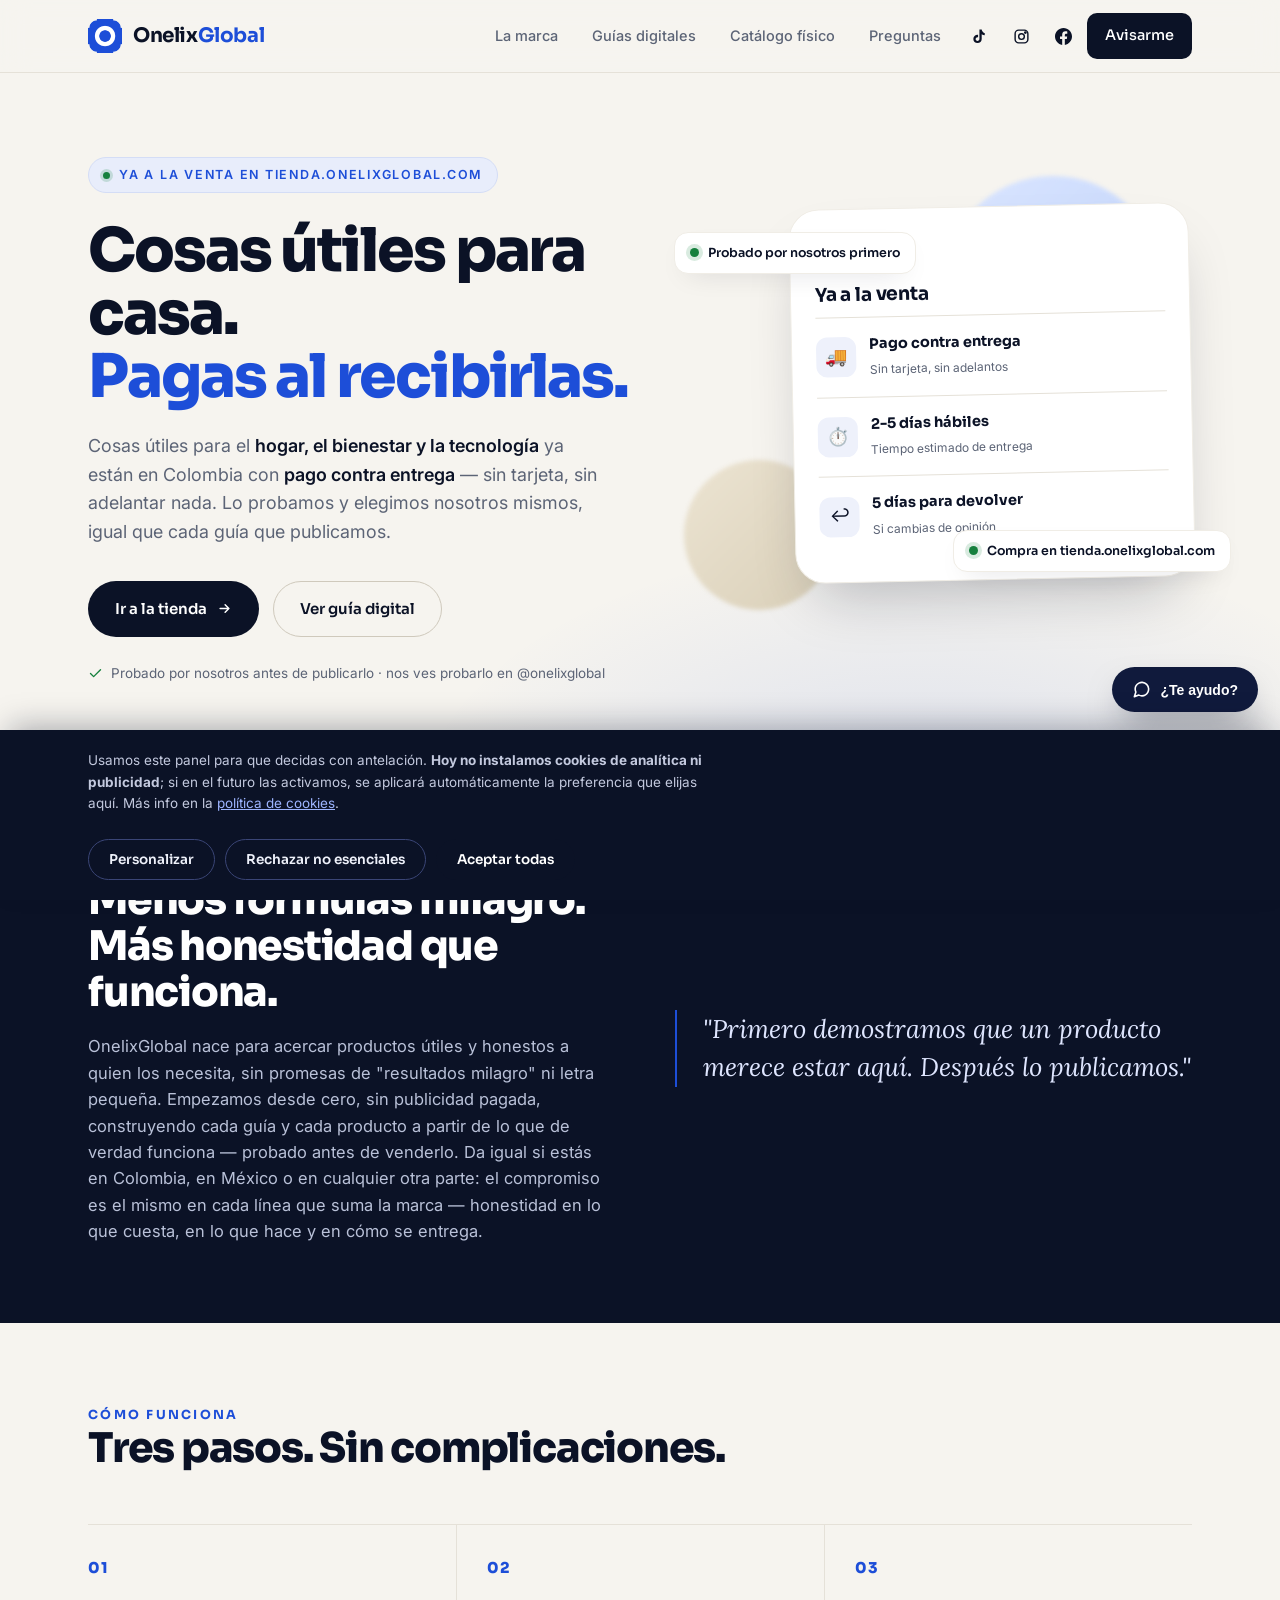
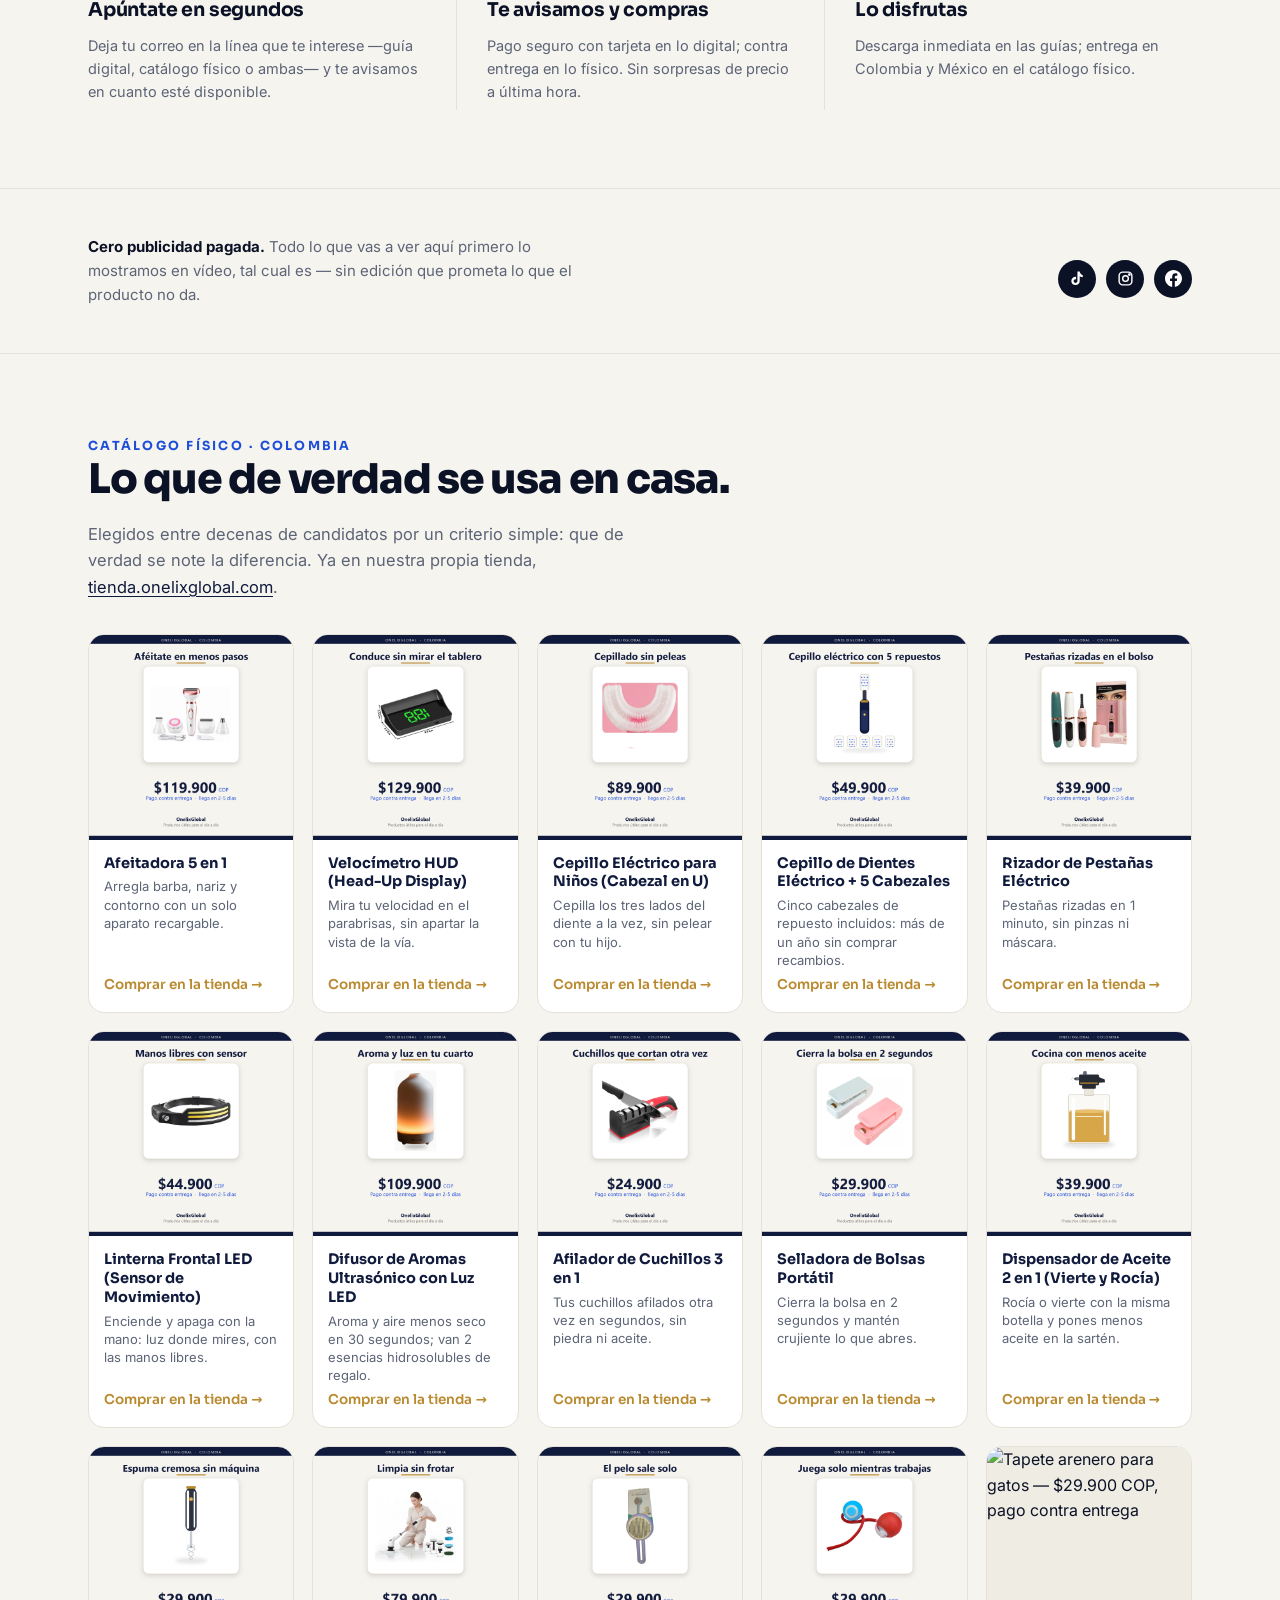
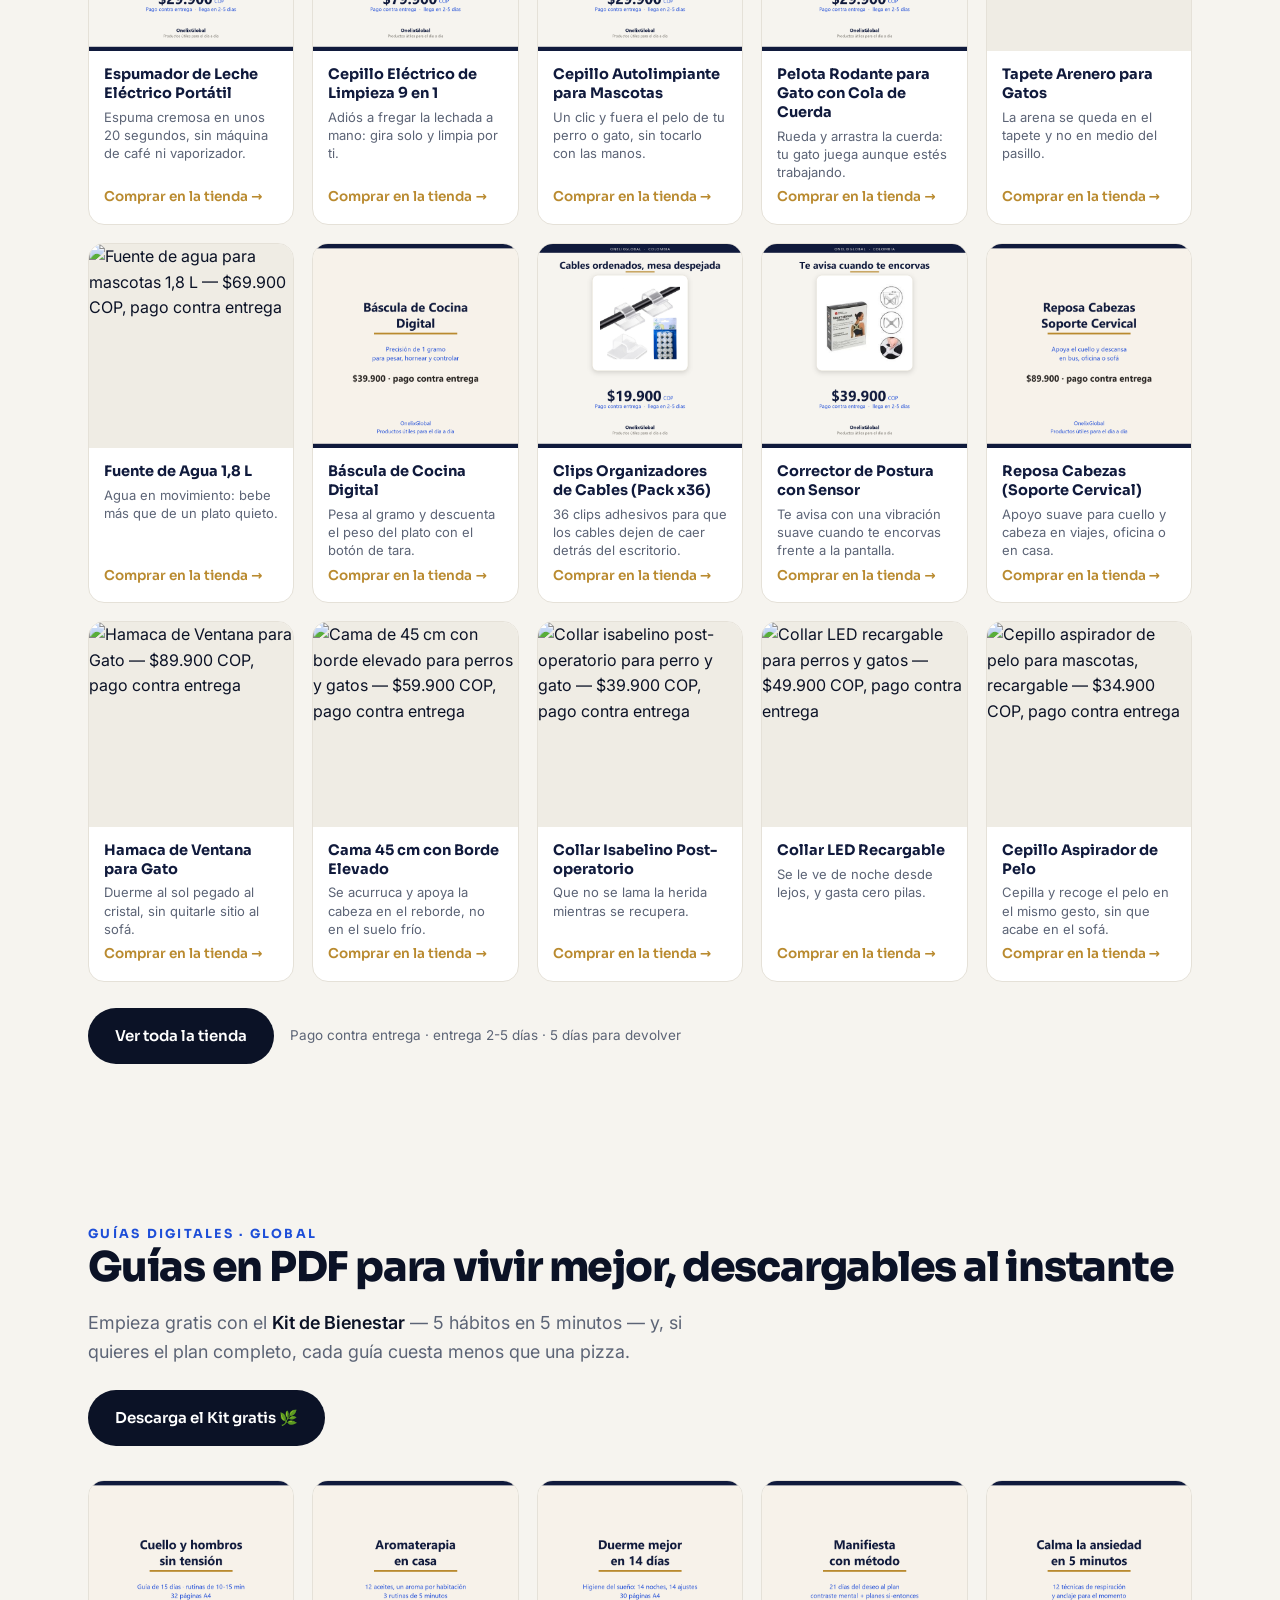
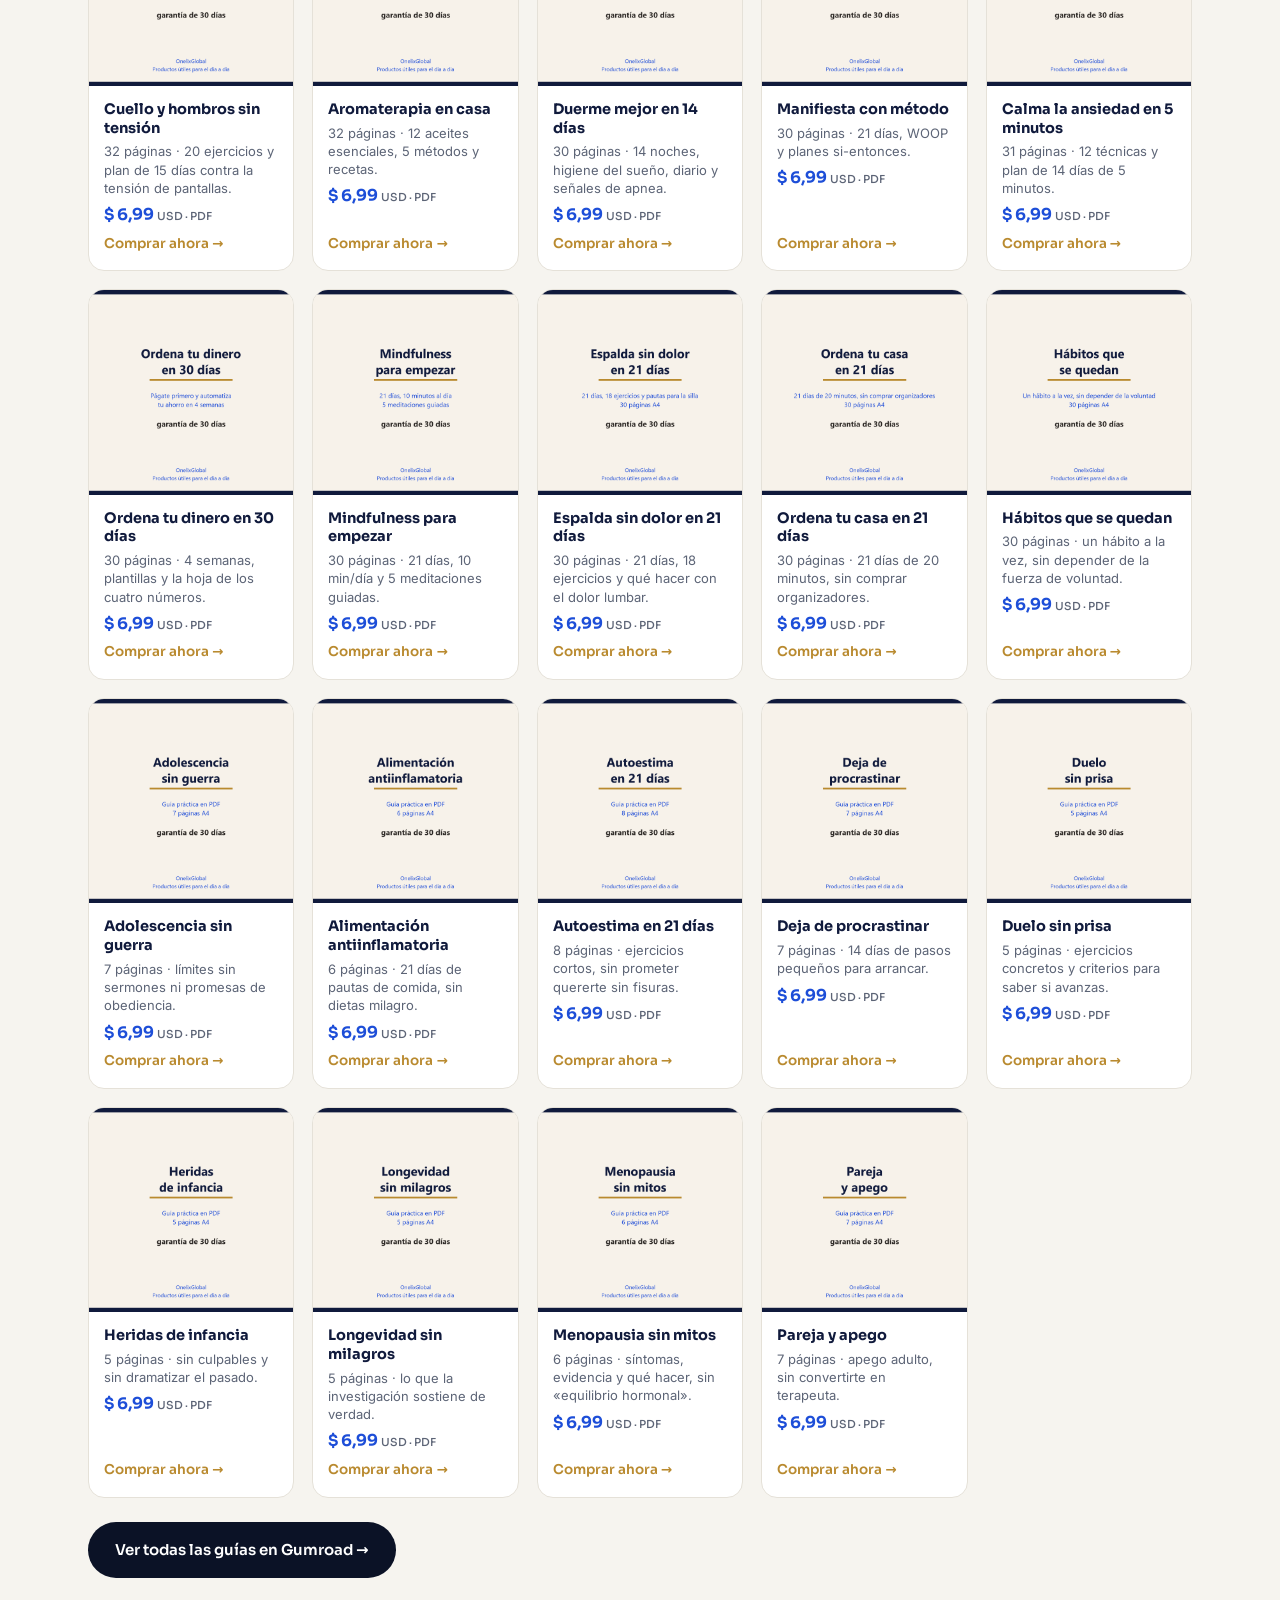
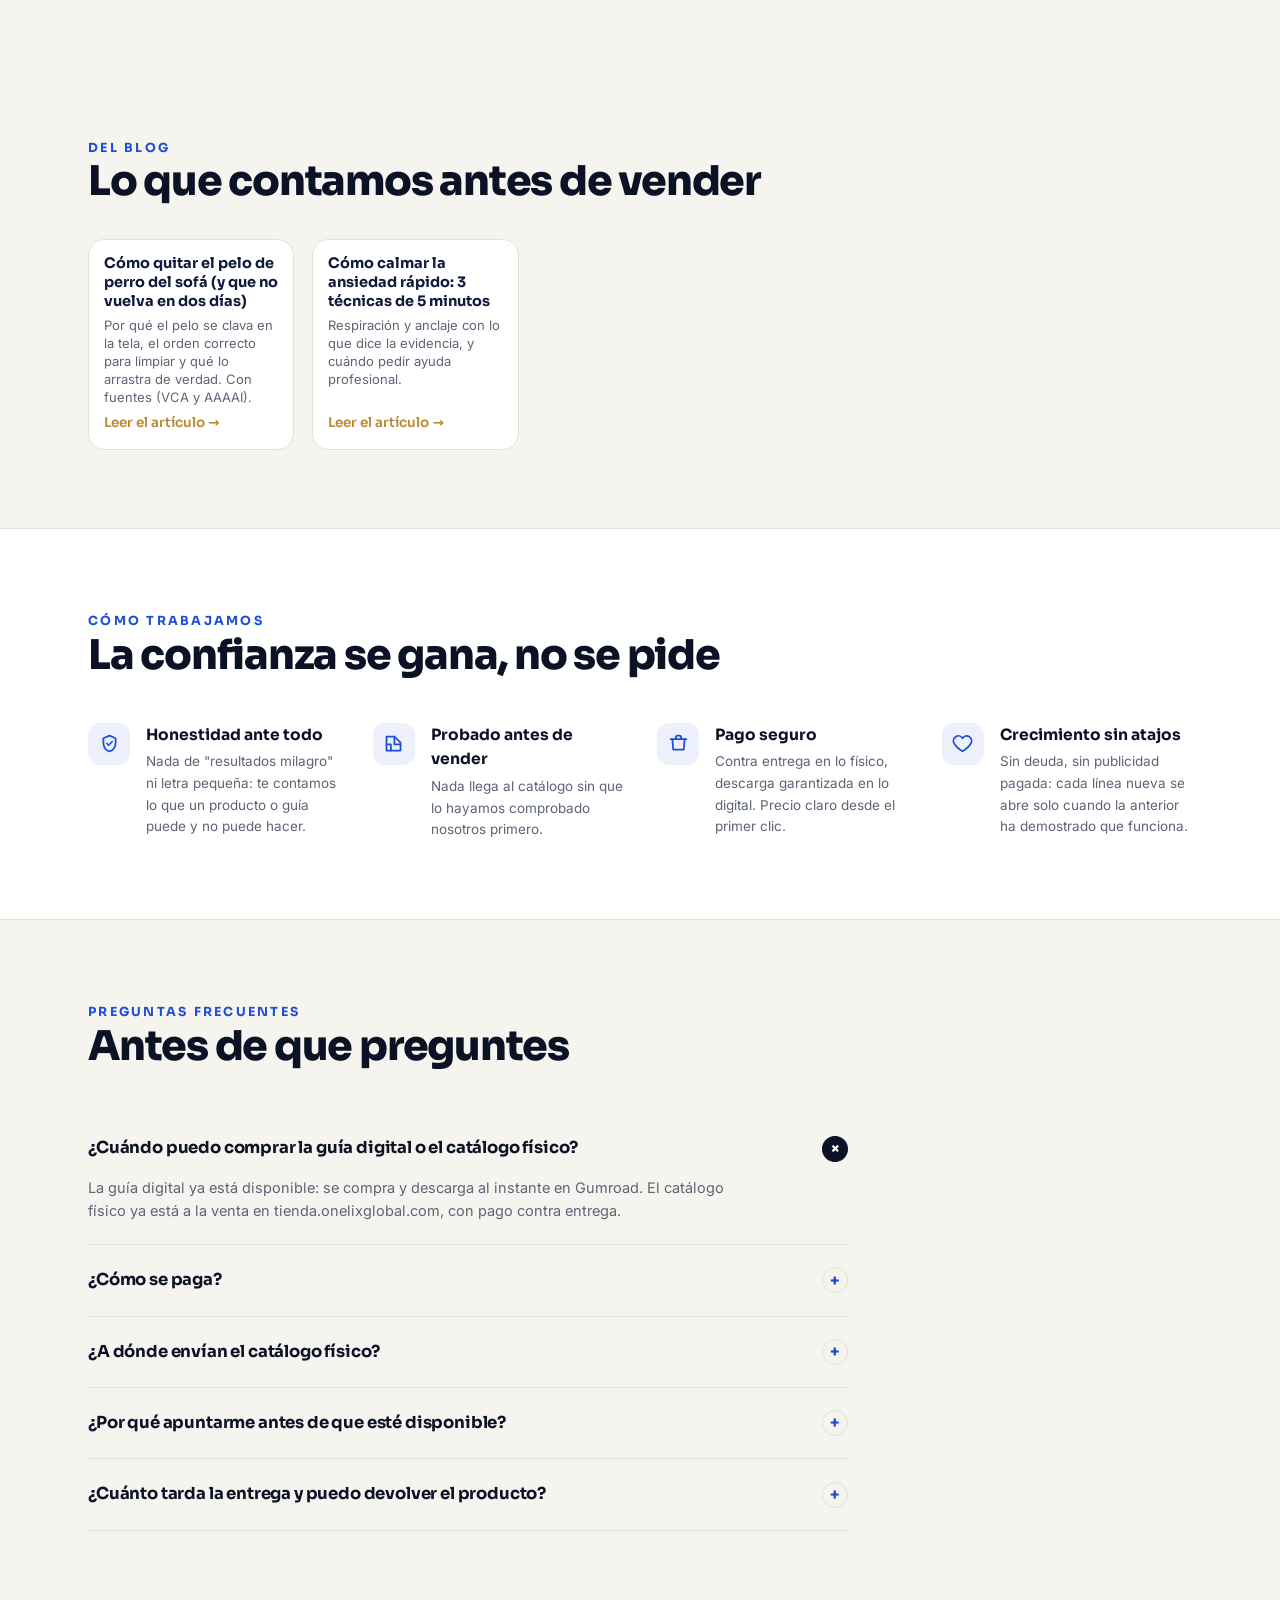
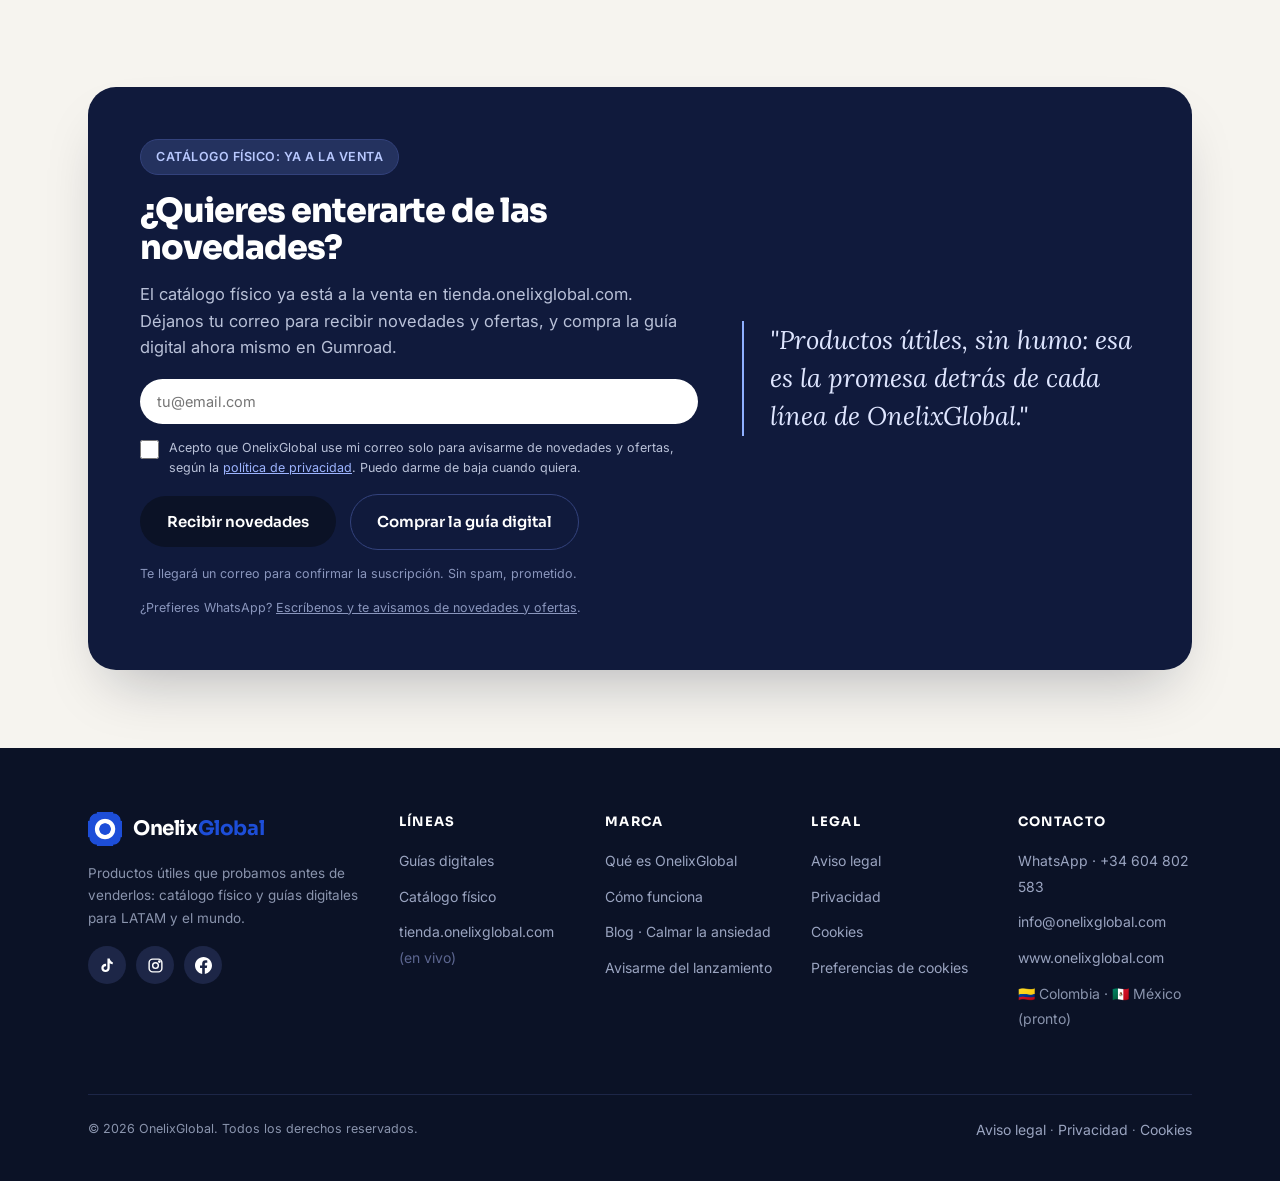
==== index.html @ ace4f62e "Facebook: enlaces a facebook.com/onelixglobal (nombre de usuario reclamado)" ====
<!DOCTYPE html>
<html lang="es">
<head>
<meta charset="utf-8">
<meta name="viewport" content="width=device-width, initial-scale=1">
<title>Productos útiles para el hogar | Contra entrega Colombia</title>
<meta name="description" content="Productos útiles para el hogar, el bienestar y la tecnología, con pago contra entrega en Colombia y entrega en 2 a 5 días. Elige y paga al recibirlo.">
<meta name="robots" content="index, follow">
<meta name="msvalidate.01" content="245E6C8BAB363673A81456F559C4151F" />
<link rel="canonical" href="https://onelixglobal.com/">
<link rel="icon" href="logo-onelix.png" type="image/png">

<!-- Open Graph / redes sociales -->
<meta property="og:type" content="website">
<meta property="og:locale" content="es_CO">
<meta property="og:site_name" content="OnelixGlobal">
<meta property="og:url" content="https://onelixglobal.com/">
<meta property="og:title" content="OnelixGlobal | Productos útiles para el día a día">
<meta property="og:description" content="Productos útiles para el día a día con pago contra entrega en Colombia, y guías digitales, probados antes de venderlos.">
<meta property="og:image" content="https://onelixglobal.com/img/digital/cuello_hombros.png">
<meta name="twitter:card" content="summary_large_image">
<meta name="twitter:title" content="OnelixGlobal | Productos útiles para el día a día">
<meta name="twitter:description" content="Productos útiles para el día a día con pago contra entrega en Colombia, y guías digitales, probados antes de venderlos.">
<meta name="twitter:image" content="https://onelixglobal.com/img/digital/cuello_hombros.png">

<link rel="preconnect" href="https://fonts.googleapis.com">
<link rel="preconnect" href="https://fonts.gstatic.com" crossorigin>
<link href="https://fonts.googleapis.com/css2?family=Sora:wght@400;600;700;800&family=Inter:wght@400;500;600&family=Lora:ital@1&display=swap" rel="stylesheet">

<script type="application/ld+json">
{
  "@context": "https://schema.org",
  "@type": "Organization",
  "name": "OnelixGlobal",
  "url": "https://onelixglobal.com/",
  "logo": "https://onelixglobal.com/logo-onelix.png",
  "email": "info@onelixglobal.com",
  "sameAs": ["https://onelixglobal.gumroad.com"]
}
</script>
<script type="application/ld+json">
{
  "@context": "https://schema.org",
  "@type": "Product",
  "name": "Cuello y hombros sin tensión — Guía de 15 días (PDF)",
  "description": "Guía digital de 15 días con rutinas de 10-15 minutos para aliviar el dolor de cuello y hombros por horas de pantalla, ergonomía práctica y micro-hábitos. Incluye bono de rutina exprés de 5 minutos.",
  "image": "https://onelixglobal.com/img/digital/cuello_hombros.png",
  "brand": { "@type": "Brand", "name": "OnelixGlobal" },
  "offers": {
    "@type": "Offer",
    "url": "https://onelixglobal.gumroad.com/l/cuello-hombros-sin-tension",
    "priceCurrency": "USD",
    "price": "6.99",
    "availability": "https://schema.org/InStock",
    "hasMerchantReturnPolicy": {
      "@type": "MerchantReturnPolicy",
      "applicableCountry": "ES",
      "returnPolicyCategory": "https://schema.org/MerchantReturnFiniteReturnWindow",
      "merchantReturnDays": 30,
      "returnMethod": "https://schema.org/ReturnByMail",
      "returnFees": "https://schema.org/ReturnFeesFreeReturn"
    },
    "shippingDetails": {
      "@type": "OfferShippingDetails",
      "shippingRate": { "@type": "MonetaryAmount", "value": 0, "currency": "USD" },
      "deliveryTime": {
        "@type": "ShippingDeliveryTime",
        "transitTime": { "@type": "QuantitativeValue", "minValue": 0, "maxValue": 0, "unitCode": "DAY" }
      }
    }
  }
}
</script>
<script type="application/ld+json">
{
  "@context": "https://schema.org",
  "@type": "FAQPage",
  "mainEntity": [
    {
      "@type": "Question",
      "name": "¿Cuándo puedo comprar la guía digital o el catálogo físico?",
      "acceptedAnswer": { "@type": "Answer", "text": "La guía digital ya está disponible: se compra y descarga al instante en Gumroad. El catálogo físico ya está a la venta en tienda.onelixglobal.com, con pago contra entrega." }
    },
    {
      "@type": "Question",
      "name": "¿Cómo se paga?",
      "acceptedAnswer": { "@type": "Answer", "text": "Las guías digitales se pagan con tarjeta y se descargan al instante. El catálogo físico se paga contra entrega en Colombia (México próximamente), sin adelantar dinero." }
    },
    {
      "@type": "Question",
      "name": "¿A dónde envían el catálogo físico?",
      "acceptedAnswer": { "@type": "Answer", "text": "De momento a Colombia, con México como siguiente mercado. Las guías digitales se venden a cualquier país." }
    },
    {
      "@type": "Question",
      "name": "¿Por qué apuntarme antes de que esté disponible?",
      "acceptedAnswer": { "@type": "Answer", "text": "Para ser de los primeros en poder comprar y recibir el aviso exacto del lanzamiento, sin tener que estar revisando la web cada semana. Sin spam, solo avisos de OnelixGlobal." }
    },
    {
      "@type": "Question",
      "name": "¿Cuánto tarda la entrega y puedo devolver el producto?",
      "acceptedAnswer": { "@type": "Answer", "text": "La entrega estimada en Colombia es de 2 a 5 días hábiles. Si cambias de opinión, tienes 5 días hábiles desde la entrega para devolverlo sin dar explicaciones, según la Ley 1480 de 2011 (Estatuto del Consumidor)." }
    }
  ]
}
</script>
<link rel="stylesheet" href="styles.css?v=20261008">
<script data-goatcounter="https://onelixglobal.goatcounter.com/count" data-goatcounter-path="/" async src="//gc.zgo.at/count.js"></script>
<script type="application/ld+json">
{"@context":"https://schema.org","@type":"Organization","name":"OnelixGlobal","url":"https://onelixglobal.com/","email":"info@onelixglobal.com","description":"Productos útiles para el día a día. Pagas al recibirlos.","sameAs":["https://www.instagram.com/onelixglobal/","https://www.tiktok.com/@onelixglobaloficial","https://www.facebook.com/onelixglobal"]}
</script>
<script type="application/ld+json">
{"@context":"https://schema.org","@type":"WebSite","name":"OnelixGlobal","url":"https://onelixglobal.com/","potentialAction":{"@type":"SearchAction","target":"https://tienda.onelixglobal.com/search?q={search_term_string}","query-input":"required name=search_term_string"}}
</script>
<script type="text/javascript">
    (function(c,l,a,r,i,t,y){
        c[a]=c[a]||function(){(c[a].q=c[a].q||[]).push(arguments)};
        t=l.createElement(r);t.async=1;t.src="https://www.clarity.ms/tag/"+i;
        y=l.getElementsByTagName(r)[0];y.parentNode.insertBefore(t,y);
    })(window, document, "clarity", "script", "yv4jk5zzgr");
</script>
</head>
<body>
<noscript><style>.reveal{opacity:1!important;transform:none!important}</style></noscript>

<header>
  <div class="wrap nav">
    <a class="brand" href="#inicio"><img src="logo-onelix.png" alt=""><span>Onelix<em>Global</em></span></a>
    <nav class="nav-links">
      <a href="#marca">La marca</a>
      <a href="#digital">Guías digitales</a>
      <a href="#fisico">Catálogo físico</a>
      <a href="#faq">Preguntas</a>
      <a class="nav-social" href="https://www.tiktok.com/@onelixglobaloficial" target="_blank" rel="noopener" aria-label="OnelixGlobal en TikTok"><svg viewBox="0 0 24 24" fill="currentColor"><path d="M16.6 5.2c-.9-.8-1.4-1.9-1.5-3.2h-3.2v13.6c0 1.5-1.2 2.7-2.7 2.7s-2.7-1.2-2.7-2.7 1.2-2.7 2.7-2.7c.3 0 .6 0 .8.1V9.6c-.3 0-.5-.1-.8-.1-3.2 0-5.9 2.6-5.9 5.9s2.6 5.9 5.9 5.9 5.9-2.6 5.9-5.9V8.7c1.2.9 2.7 1.4 4.3 1.4V6.9c-1 0-1.9-.3-2.8-1.7z"/></svg></a>
      <a class="nav-social" href="https://www.instagram.com/onelixglobal/" target="_blank" rel="noopener" aria-label="OnelixGlobal en Instagram"><svg viewBox="0 0 24 24" fill="none" stroke="currentColor" stroke-width="2"><rect x="3" y="3" width="18" height="18" rx="5"/><circle cx="12" cy="12" r="4"/><circle cx="17.5" cy="6.5" r="1"/></svg></a>
      <a class="nav-social" href="https://www.facebook.com/onelixglobal" target="_blank" rel="noopener" aria-label="OnelixGlobal en Facebook"><svg viewBox="0 0 24 24" fill="currentColor"><path d="M24 12.073c0-6.627-5.373-12-12-12s-12 5.373-12 12c0 5.99 4.388 10.954 10.125 11.854v-8.385H7.078v-3.47h3.047V9.43c0-3.007 1.792-4.669 4.533-4.669 1.312 0 2.686.235 2.686.235v2.953H15.83c-1.491 0-1.956.925-1.956 1.874v2.25h3.328l-.532 3.47h-2.796v8.385C19.612 23.027 24 18.062 24 12.073z"/></svg></a>
      <a class="nav-cta" href="#aviso">Avisarme</a>
    </nav>
  </div>
</header>

<!-- HERO: ahora lidera con el producto físico, que es el frente activo -->
<div class="hero" id="inicio">
  <div class="wrap hero-grid">
    <div>
      <span class="eyebrow"><span class="dot"></span>Ya a la venta en tienda.onelixglobal.com</span>
      <h1>Cosas útiles para casa.<span class="line2 accent">Pagas al recibirlas.</span></h1>
      <p class="lead">Cosas útiles para el <strong>hogar, el bienestar y la tecnología</strong> ya están en Colombia con <strong>pago contra entrega</strong> — sin tarjeta, sin adelantar nada. Lo probamos y elegimos nosotros mismos, igual que cada guía que publicamos.</p>
      <div class="hero-ctas">
        <a class="btn btn-solid" href="https://tienda.onelixglobal.com" target="_blank" rel="noopener">Ir a la tienda
          <svg width="15" height="15" viewBox="0 0 24 24" fill="none" stroke="currentColor" stroke-width="2.4" stroke-linecap="round" stroke-linejoin="round"><path d="M5 12h14M13 6l6 6-6 6"/></svg>
        </a>
        <a class="btn btn-ghost" href="#digital">Ver guía digital</a>
      </div>
      <p class="hero-note">
        <svg viewBox="0 0 24 24" fill="none" stroke-width="2.2" stroke-linecap="round" stroke-linejoin="round"><path d="M20 6L9 17l-5-5"/></svg>
        Probado por nosotros antes de publicarlo · nos ves probarlo en @onelixglobal
      </p>
    </div>

    <div class="stage">
      <div class="orb a"></div><div class="orb b"></div>
      <div class="pcard">
        <div class="pcard-tags"><span class="pill blue">Ya a la venta</span></div>
        <h3>Ya a la venta</h3>
        <div class="linea-mini">
          <span class="linea-mini-ic">🚚</span>
          <div><strong>Pago contra entrega</strong><span class="sub">Sin tarjeta, sin adelantos</span></div>
        </div>
        <div class="linea-mini">
          <span class="linea-mini-ic">⏱️</span>
          <div><strong>2-5 días hábiles</strong><span class="sub">Tiempo estimado de entrega</span></div>
        </div>
        <div class="linea-mini">
          <span class="linea-mini-ic">↩️</span>
          <div><strong>5 días para devolver</strong><span class="sub">Si cambias de opinión</span></div>
        </div>
      </div>
      <div class="float f1"><i></i>Probado por nosotros primero</div>
      <a class="float f2" href="https://tienda.onelixglobal.com" target="_blank" rel="noopener" style="color:inherit;text-decoration:none"><i></i>Compra en tienda.onelixglobal.com</a>
    </div>
  </div>
</div>

<!-- DECLARACIÓN: qué es y qué significa la marca -->
<section class="declaracion" id="marca">
  <div class="wrap">
    <div>
      <span class="kicker">Qué es OnelixGlobal</span>
      <h2>Menos fórmulas milagro. Más honestidad que funciona.</h2>
      <p class="bajada">OnelixGlobal nace para acercar productos útiles y honestos a quien los necesita, sin promesas de "resultados milagro" ni letra pequeña. Empezamos desde cero, sin publicidad pagada, construyendo cada guía y cada producto a partir de lo que de verdad funciona — probado antes de venderlo. Da igual si estás en Colombia, en México o en cualquier otra parte: el compromiso es el mismo en cada línea que suma la marca — honestidad en lo que cuesta, en lo que hace y en cómo se entrega.</p>
    </div>
    <p class="pull">"Primero demostramos que un producto merece estar aquí. Después lo publicamos."</p>
  </div>
</section>

<!-- CÓMO FUNCIONA -->
<section id="como-funciona">
  <div class="wrap">
    <span class="kicker">Cómo funciona</span>
    <h2>Tres pasos. Sin complicaciones.</h2>
    <div class="pasos">
      <div class="paso"><span class="num">01</span><h3>Apúntate en segundos</h3><p>Deja tu correo en la línea que te interese —guía digital, catálogo físico o ambas— y te avisamos en cuanto esté disponible.</p></div>
      <div class="paso"><span class="num">02</span><h3>Te avisamos y compras</h3><p>Pago seguro con tarjeta en lo digital; contra entrega en lo físico. Sin sorpresas de precio a última hora.</p></div>
      <div class="paso"><span class="num">03</span><h3>Lo disfrutas</h3><p>Descarga inmediata en las guías; entrega en Colombia y México en el catálogo físico.</p></div>
    </div>
  </div>
</section>

<!-- CONTENIDO REAL: enlaza con la estrategia de TikTok/IG orgánico, sin publicidad pagada -->
<section class="contenido">
  <div class="wrap">
    <p><strong>Cero publicidad pagada.</strong> Todo lo que vas a ver aquí primero lo mostramos en vídeo, tal cual es — sin edición que prometa lo que el producto no da.</p>
    <div class="social-row">
      <a href="https://www.tiktok.com/@onelixglobaloficial" target="_blank" rel="noopener" aria-label="OnelixGlobal en TikTok"><svg viewBox="0 0 24 24" fill="currentColor"><path d="M16.6 5.2c-.9-.8-1.4-1.9-1.5-3.2h-3.2v13.6c0 1.5-1.2 2.7-2.7 2.7s-2.7-1.2-2.7-2.7 1.2-2.7 2.7-2.7c.3 0 .6 0 .8.1V9.6c-.3 0-.5-.1-.8-.1-3.2 0-5.9 2.6-5.9 5.9s2.6 5.9 5.9 5.9 5.9-2.6 5.9-5.9V8.7c1.2.9 2.7 1.4 4.3 1.4V6.9c-1 0-1.9-.3-2.8-1.7z"/></svg></a>
      <a href="https://www.instagram.com/onelixglobal/" target="_blank" rel="noopener" aria-label="OnelixGlobal en Instagram"><svg viewBox="0 0 24 24" fill="none" stroke="currentColor" stroke-width="2"><rect x="3" y="3" width="18" height="18" rx="5"/><circle cx="12" cy="12" r="4"/><circle cx="17.5" cy="6.5" r="1"/></svg></a>
      <a href="https://www.facebook.com/onelixglobal" target="_blank" rel="noopener" aria-label="OnelixGlobal en Facebook"><svg viewBox="0 0 24 24" fill="currentColor"><path d="M24 12.073c0-6.627-5.373-12-12-12s-12 5.373-12 12c0 5.99 4.388 10.954 10.125 11.854v-8.385H7.078v-3.47h3.047V9.43c0-3.007 1.792-4.669 4.533-4.669 1.312 0 2.686.235 2.686.235v2.953H15.83c-1.491 0-1.956.925-1.956 1.874v2.25h3.328l-.532 3.47h-2.796v8.385C19.612 23.027 24 18.062 24 12.073z"/></svg></a>
    </div>
  </div>
</section>

<!-- CATÁLOGO FÍSICO: sección destacada, es el frente activo del negocio ahora -->
<section id="fisico">
  <div class="wrap">
    <span class="kicker">Catálogo físico · Colombia</span>
    <h2>Lo que de verdad se usa en casa.</h2>
    <p class="bajada">Elegidos entre decenas de candidatos por un criterio simple: que de verdad se note la diferencia. Ya en nuestra propia tienda, <a href="https://tienda.onelixglobal.com" target="_blank" rel="noopener" style="color:#101a3c;text-decoration:underline;text-underline-offset:3px">tienda.onelixglobal.com</a>.</p>

<div class="productos-grid">

<a class="producto-card" href="https://tienda.onelixglobal.com/productos/afeitadora-5-en-1/" target="_blank" rel="noopener">
  <img src="img/productos/afeitadora_promo.png" alt="Afeitadora 5 en 1 — $119.900 COP, pago contra entrega" loading="lazy">
  <div class="pc-body">
    <h3>Afeitadora 5 en 1</h3>
    <p class="pc-reclamo">Arregla barba, nariz y contorno con un solo aparato recargable.</p>
    <span class="pc-cta">Comprar en la tienda →</span>
  </div>
</a>
<a class="producto-card" href="https://tienda.onelixglobal.com/productos/velocimetro-hud/" target="_blank" rel="noopener">
  <img src="img/productos/velocimetro_promo.png" alt="Velocímetro HUD — $129.900 COP, pago contra entrega" loading="lazy">
  <div class="pc-body">
    <h3>Velocímetro HUD (Head-Up Display)</h3>
    <p class="pc-reclamo">Mira tu velocidad en el parabrisas, sin apartar la vista de la vía.</p>
    <span class="pc-cta">Comprar en la tienda →</span>
  </div>
</a>

<a class="producto-card" href="https://tienda.onelixglobal.com/productos/cepillo-electrico-infantil-u/" target="_blank" rel="noopener">
  <img src="img/productos/cepillo_ninos_promo.png" alt="Cepillo Eléctrico para Niños en U — $89.900 COP, pago contra entrega" loading="lazy">
  <div class="pc-body">
    <h3>Cepillo Eléctrico para Niños (Cabezal en U)</h3>
    <p class="pc-reclamo">Cepilla los tres lados del diente a la vez, sin pelear con tu hijo.</p>
    <span class="pc-cta">Comprar en la tienda →</span>
  </div>
</a>
<a class="producto-card" href="https://tienda.onelixglobal.com/productos/cepillo-dientes-electrico/" target="_blank" rel="noopener">
  <img src="img/productos/cepillo_dientes_promo.png" alt="Cepillo de Dientes Eléctrico con 5 cabezales — $49.900 COP, pago contra entrega" loading="lazy">
  <div class="pc-body">
    <h3>Cepillo de Dientes Eléctrico + 5 Cabezales</h3>
    <p class="pc-reclamo">Cinco cabezales de repuesto incluidos: más de un año sin comprar recambios.</p>
    <span class="pc-cta">Comprar en la tienda →</span>
  </div>
</a>
<a class="producto-card" href="https://tienda.onelixglobal.com/productos/rizador-pestanas-electrico/" target="_blank" rel="noopener">
  <img src="img/productos/rizador_promo.png" alt="Rizador de Pestañas Eléctrico — $39.900 COP, pago contra entrega" loading="lazy">
  <div class="pc-body">
    <h3>Rizador de Pestañas Eléctrico</h3>
    <p class="pc-reclamo">Pestañas rizadas en 1 minuto, sin pinzas ni máscara.</p>
    <span class="pc-cta">Comprar en la tienda →</span>
  </div>
</a>

<a class="producto-card" href="https://tienda.onelixglobal.com/productos/linterna-frontal-led/" target="_blank" rel="noopener">
  <img src="img/productos/linterna_frontal_promo.png" alt="Linterna Frontal LED con sensor — $44.900 COP, pago contra entrega" loading="lazy">
  <div class="pc-body">
    <h3>Linterna Frontal LED (Sensor de Movimiento)</h3>
    <p class="pc-reclamo">Enciende y apaga con la mano: luz donde mires, con las manos libres.</p>
    <span class="pc-cta">Comprar en la tienda →</span>
  </div>
</a>
<a class="producto-card" href="https://tienda.onelixglobal.com/productos/difusor-aromas-ultrasonico/" target="_blank" rel="noopener">
  <img src="img/productos/difusor_promo.png" alt="Difusor de Aromas Ultrasónico con Luz LED — $109.900 COP, pago contra entrega" loading="lazy">
  <div class="pc-body">
    <h3>Difusor de Aromas Ultrasónico con Luz LED</h3>
    <p class="pc-reclamo">Aroma y aire menos seco en 30 segundos; van 2 esencias hidrosolubles de regalo.</p>
    <span class="pc-cta">Comprar en la tienda →</span>
  </div>
</a>
<a class="producto-card" href="https://tienda.onelixglobal.com/productos/afilador-cuchillos-3-en-1/" target="_blank" rel="noopener">
  <img src="img/productos/afilador_cuchillos_promo.png" alt="Afilador de Cuchillos 3 en 1 — $24.900 COP, pago contra entrega" loading="lazy">
  <div class="pc-body">
    <h3>Afilador de Cuchillos 3 en 1</h3>
    <p class="pc-reclamo">Tus cuchillos afilados otra vez en segundos, sin piedra ni aceite.</p>
    <span class="pc-cta">Comprar en la tienda →</span>
  </div>
</a>
<a class="producto-card" href="https://tienda.onelixglobal.com/productos/selladora-bolsas-portatil/" target="_blank" rel="noopener">
  <img src="img/productos/selladora_bolsas_promo.png" alt="Selladora de Bolsas Portátil — $29.900 COP, pago contra entrega" loading="lazy">
  <div class="pc-body">
    <h3>Selladora de Bolsas Portátil</h3>
    <p class="pc-reclamo">Cierra la bolsa en 2 segundos y mantén crujiente lo que abres.</p>
    <span class="pc-cta">Comprar en la tienda →</span>
  </div>
</a>
<a class="producto-card" href="https://tienda.onelixglobal.com/productos/pulverizador-aceite-2-en-1/" target="_blank" rel="noopener">
  <img src="img/productos/pulverizador_aceite_promo.png" alt="Dispensador de Aceite 2 en 1 — $39.900 COP, pago contra entrega" loading="lazy">
  <div class="pc-body">
    <h3>Dispensador de Aceite 2 en 1 (Vierte y Rocía)</h3>
    <p class="pc-reclamo">Rocía o vierte con la misma botella y pones menos aceite en la sartén.</p>
    <span class="pc-cta">Comprar en la tienda →</span>
  </div>
</a>
<a class="producto-card" href="https://tienda.onelixglobal.com/productos/espumador-leche-electrico/" target="_blank" rel="noopener">
  <img src="img/productos/espumador_leche_promo.png" alt="Espumador de Leche Eléctrico — $29.900 COP, pago contra entrega" loading="lazy">
  <div class="pc-body">
    <h3>Espumador de Leche Eléctrico Portátil</h3>
    <p class="pc-reclamo">Espuma cremosa en unos 20 segundos, sin máquina de café ni vaporizador.</p>
    <span class="pc-cta">Comprar en la tienda →</span>
  </div>
</a>

<a class="producto-card" href="https://tienda.onelixglobal.com/productos/cepillo-limpieza-9-en-1/" target="_blank" rel="noopener">
  <img src="img/productos/cepillo_limpieza_promo.png" alt="Cepillo Eléctrico de Limpieza 9 en 1 — $79.900 COP, pago contra entrega" loading="lazy">
  <div class="pc-body">
    <h3>Cepillo Eléctrico de Limpieza 9 en 1</h3>
    <p class="pc-reclamo">Adiós a fregar la lechada a mano: gira solo y limpia por ti.</p>
    <span class="pc-cta">Comprar en la tienda →</span>
  </div>
</a>
<a class="producto-card" href="https://tienda.onelixglobal.com/productos/cepillo-mascotas-autolimpiante/" target="_blank" rel="noopener">
  <img src="img/productos/cepillo_mascotas_promo.png" alt="Cepillo Autolimpiante para Mascotas — $29.900 COP, pago contra entrega" loading="lazy">
  <div class="pc-body">
    <h3>Cepillo Autolimpiante para Mascotas</h3>
    <p class="pc-reclamo">Un clic y fuera el pelo de tu perro o gato, sin tocarlo con las manos.</p>
    <span class="pc-cta">Comprar en la tienda →</span>
  </div>
</a>
<a class="producto-card" href="https://tienda.onelixglobal.com/productos/juguete-gato-interactivo/" target="_blank" rel="noopener">
  <img src="img/productos/juguete_gato_promo.png" alt="Juguete Interactivo para Gato — $29.900 COP, pago contra entrega" loading="lazy">
  <div class="pc-body">
    <h3>Pelota Rodante para Gato con Cola de Cuerda</h3>
    <p class="pc-reclamo">Rueda y arrastra la cuerda: tu gato juega aunque estés trabajando.</p>
    <span class="pc-cta">Comprar en la tienda →</span>
  </div>
</a>
<a class="producto-card" href="https://tienda.onelixglobal.com/productos/tapete-arenero-gato/" target="_blank" rel="noopener">
  <img src="https://dcdn-us.mitiendanube.com/stores/008/308/784/products/tapete_1_escena-a40967dcc74e0e866517940588826055-640-0.webp" alt="Tapete arenero para gatos — $29.900 COP, pago contra entrega" loading="lazy">
  <div class="pc-body">
    <h3>Tapete Arenero para Gatos</h3>
    <p class="pc-reclamo">La arena se queda en el tapete y no en medio del pasillo.</p>
    <span class="pc-cta">Comprar en la tienda →</span>
  </div>
</a>
<a class="producto-card" href="https://tienda.onelixglobal.com/productos/fuente-agua-mascotas/" target="_blank" rel="noopener">
  <img src="https://dcdn-us.mitiendanube.com/stores/008/308/784/products/fuente_1_gato-b97caf1a4daf62d9c817940588850442-640-0.webp" alt="Fuente de agua para mascotas 1,8 L — $69.900 COP, pago contra entrega" loading="lazy">
  <div class="pc-body">
    <h3>Fuente de Agua 1,8 L</h3>
    <p class="pc-reclamo">Agua en movimiento: bebe más que de un plato quieto.</p>
    <span class="pc-cta">Comprar en la tienda →</span>
  </div>
</a>
<a class="producto-card" href="https://tienda.onelixglobal.com/productos/bascula-cocina-digital/" target="_blank" rel="noopener">
  <img src="img/productos/bascula_cocina_promo.png" alt="Báscula de Cocina Digital — $39.900 COP, pago contra entrega" loading="lazy">
  <div class="pc-body">
    <h3>Báscula de Cocina Digital</h3>
    <p class="pc-reclamo">Pesa al gramo y descuenta el peso del plato con el botón de tara.</p>
    <span class="pc-cta">Comprar en la tienda →</span>
  </div>
</a>
<a class="producto-card" href="https://tienda.onelixglobal.com/productos/clips-organizador-cables/" target="_blank" rel="noopener">
  <img src="img/productos/clips_organizador_cables_promo.png" alt="Clips Organizadores de Cables Adhesivos (Pack x36) — $19.900 COP, pago contra entrega" loading="lazy">
  <div class="pc-body">
    <h3>Clips Organizadores de Cables (Pack x36)</h3>
    <p class="pc-reclamo">36 clips adhesivos para que los cables dejen de caer detrás del escritorio.</p>
    <span class="pc-cta">Comprar en la tienda →</span>
  </div>
</a>
<a class="producto-card" href="https://tienda.onelixglobal.com/productos/corrector-postura-sensor/" target="_blank" rel="noopener">
  <img src="img/productos/corrector_postura_promo.png" alt="Corrector de Postura con Sensor — $39.900 COP, pago contra entrega" loading="lazy">
  <div class="pc-body">
    <h3>Corrector de Postura con Sensor</h3>
    <p class="pc-reclamo">Te avisa con una vibración suave cuando te encorvas frente a la pantalla.</p>
    <span class="pc-cta">Comprar en la tienda →</span>
  </div>
</a>
<a class="producto-card" href="https://tienda.onelixglobal.com/productos/reposa-cabezas-cervical/" target="_blank" rel="noopener">
  <img src="img/productos/reposa_cabezas_promo.png" alt="Reposa Cabezas (Soporte Cervical) — $89.900 COP, pago contra entrega" loading="lazy">
  <div class="pc-body">
    <h3>Reposa Cabezas (Soporte Cervical)</h3>
    <p class="pc-reclamo">Apoyo suave para cuello y cabeza en viajes, oficina o en casa.</p>
    <span class="pc-cta">Comprar en la tienda →</span>
  </div>
</a>
<a class="producto-card" href="https://tienda.onelixglobal.com/productos/hamaca-gato-ventana/" target="_blank" rel="noopener">
  <img src="https://dcdn-us.mitiendanube.com/stores/008/308/784/products/2r1aeb-f553f1c3069a84f66f17943881247387-1024-1024.jpg" alt="Hamaca de Ventana para Gato — $89.900 COP, pago contra entrega" loading="lazy">
  <div class="pc-body">
    <h3>Hamaca de Ventana para Gato</h3>
    <p class="pc-reclamo">Duerme al sol pegado al cristal, sin quitarle sitio al sofá.</p>
    <span class="pc-cta">Comprar en la tienda →</span>
  </div>
</a>
<a class="producto-card" href="https://tienda.onelixglobal.com/productos/cama-antiestres-mascotas/" target="_blank" rel="noopener">
  <img src="https://dcdn-us.mitiendanube.com/stores/008/308/784/products/producto-principal-f920baa5fb10531aca17949052200382-1024-1024.jpg" alt="Cama de 45 cm con borde elevado para perros y gatos — $59.900 COP, pago contra entrega" loading="lazy">
  <div class="pc-body">
    <h3>Cama 45 cm con Borde Elevado</h3>
    <p class="pc-reclamo">Se acurruca y apoya la cabeza en el reborde, no en el suelo frío.</p>
    <span class="pc-cta">Comprar en la tienda →</span>
  </div>
</a>
<a class="producto-card" href="https://tienda.onelixglobal.com/productos/collar-isabelino-postoperatorio/" target="_blank" rel="noopener">
  <img src="https://dcdn-us.mitiendanube.com/stores/008/308/784/products/producto-frame-35f1c172204edfeb8717949051051858-1024-1024.png" alt="Collar isabelino post-operatorio para perro y gato — $39.900 COP, pago contra entrega" loading="lazy">
  <div class="pc-body">
    <h3>Collar Isabelino Post-operatorio</h3>
    <p class="pc-reclamo">Que no se lama la herida mientras se recupera.</p>
    <span class="pc-cta">Comprar en la tienda →</span>
  </div>
</a>
<a class="producto-card" href="https://tienda.onelixglobal.com/productos/collar-led-mascotas/" target="_blank" rel="noopener">
  <img src="https://dcdn-us.mitiendanube.com/stores/008/308/784/products/producto-principal-9e4e7fd56d701987b317949101449587-1024-1024.jpg" alt="Collar LED recargable para perros y gatos — $49.900 COP, pago contra entrega" loading="lazy">
  <div class="pc-body">
    <h3>Collar LED Recargable</h3>
    <p class="pc-reclamo">Se le ve de noche desde lejos, y gasta cero pilas.</p>
    <span class="pc-cta">Comprar en la tienda →</span>
  </div>
</a>
<a class="producto-card" href="https://tienda.onelixglobal.com/productos/cepillo-aspirador-mascotas/" target="_blank" rel="noopener">
  <img src="https://dcdn-us.mitiendanube.com/stores/008/308/784/products/producto-kit-3828b3a8aaa4e9e5e417949101558140-1024-1024.jpg" alt="Cepillo aspirador de pelo para mascotas, recargable — $34.900 COP, pago contra entrega" loading="lazy">
  <div class="pc-body">
    <h3>Cepillo Aspirador de Pelo</h3>
    <p class="pc-reclamo">Cepilla y recoge el pelo en el mismo gesto, sin que acabe en el sofá.</p>
    <span class="pc-cta">Comprar en la tienda →</span>
  </div>
</a>
</div>
    <div class="ver-tienda">
      <a class="btn btn-solid" href="https://tienda.onelixglobal.com" target="_blank" rel="noopener">Ver toda la tienda</a>
      <span class="ver-tienda-note">Pago contra entrega · entrega 2-5 días · 5 días para devolver</span>
    </div>

  </div>
</section>

<!-- GUÍAS DIGITALES: segunda línea, más compacta -->
<section>
  <div class="wrap">
    <span class="kicker">Guías digitales · Global</span>
    <h2>Guías en PDF para vivir mejor, descargables al instante</h2>
    <p class="lead" style="max-width:640px;margin:0 0 24px">Empieza gratis con el <strong>Kit de Bienestar</strong> — 5 hábitos en 5 minutos — y, si quieres el plan completo, cada guía cuesta menos que una pizza.</p>
    <div style="margin-bottom:28px">
      <a class="btn btn-solid" href="https://74a0-info.systeme.io/a38386b1" target="_blank" rel="noopener">Descarga el Kit gratis 🌿</a>
    </div>

    <div class="productos-grid" id="digital">
      <a class="producto-card" href="https://onelixglobal.gumroad.com/l/cuello-hombros-sin-tension" target="_blank" rel="noopener">
        <img src="img/digital/cuello_hombros.png" alt="Portada de la guía Cuello y hombros sin tensión" loading="lazy">
        <div class="pc-body">
          <h3>Cuello y hombros sin tensión</h3>
          <p class="pc-reclamo">32 páginas · 20 ejercicios y plan de 15 días contra la tensión de pantallas.</p>
          <span class="pc-precio">$ 6,99 <small>USD · PDF</small></span>
          <span class="pc-cta">Comprar ahora →</span>
        </div>
      </a>
      <a class="producto-card" href="https://onelixglobal.gumroad.com/l/aromaterapia-en-casa" target="_blank" rel="noopener">
        <img src="img/digital/aromaterapia.png" alt="Carátula de la guía Aromaterapia en casa" loading="lazy">
        <div class="pc-body">
          <h3>Aromaterapia en casa</h3>
          <p class="pc-reclamo">32 páginas · 12 aceites esenciales, 5 métodos y recetas.</p>
          <span class="pc-precio">$ 6,99 <small>USD · PDF</small></span>
          <span class="pc-cta">Comprar ahora →</span>
        </div>
      </a>
      <a class="producto-card" href="https://onelixglobal.gumroad.com/l/duerme-mejor-14-dias" target="_blank" rel="noopener">
        <img src="img/digital/duerme_mejor.png" alt="Carátula de la guía Duerme mejor en 14 días" loading="lazy">
        <div class="pc-body">
          <h3>Duerme mejor en 14 días</h3>
          <p class="pc-reclamo">30 páginas · 14 noches, higiene del sueño, diario y señales de apnea.</p>
          <span class="pc-precio">$ 6,99 <small>USD · PDF</small></span>
          <span class="pc-cta">Comprar ahora →</span>
        </div>
      </a>
      <a class="producto-card" href="https://onelixglobal.gumroad.com/l/nqiprq" target="_blank" rel="noopener">
        <img src="img/digital/manifiesta_con_metodo.png" alt="Carátula de la guía Manifiesta con método" loading="lazy">
        <div class="pc-body">
          <h3>Manifiesta con método</h3>
          <p class="pc-reclamo">30 páginas · 21 días, WOOP y planes si-entonces.</p>
          <span class="pc-precio">$ 6,99 <small>USD · PDF</small></span>
          <span class="pc-cta">Comprar ahora →</span>
        </div>
      </a>
      <a class="producto-card" href="https://onelixglobal.gumroad.com/l/xbgjhy" target="_blank" rel="noopener">
        <img src="img/digital/calma_ansiedad_5_minutos.png" alt="Carátula de la guía Calma la ansiedad en 5 minutos" loading="lazy">
        <div class="pc-body">
          <h3>Calma la ansiedad en 5 minutos</h3>
          <p class="pc-reclamo">31 páginas · 12 técnicas y plan de 14 días de 5 minutos.</p>
          <span class="pc-precio">$ 6,99 <small>USD · PDF</small></span>
          <span class="pc-cta">Comprar ahora →</span>
        </div>
      </a>
      <a class="producto-card" href="https://onelixglobal.gumroad.com/l/gptqka" target="_blank" rel="noopener">
        <img src="img/digital/ordena_tu_dinero.png" alt="Carátula de la guía Ordena tu dinero en 30 días" loading="lazy">
        <div class="pc-body">
          <h3>Ordena tu dinero en 30 días</h3>
          <p class="pc-reclamo">30 páginas · 4 semanas, plantillas y la hoja de los cuatro números.</p>
          <span class="pc-precio">$ 6,99 <small>USD · PDF</small></span>
          <span class="pc-cta">Comprar ahora →</span>
        </div>
      </a>
      <a class="producto-card" href="https://onelixglobal.gumroad.com/l/pwageb" target="_blank" rel="noopener">
        <img src="img/digital/mindfulness_principiantes.png" alt="Carátula de la guía Mindfulness para empezar" loading="lazy">
        <div class="pc-body">
          <h3>Mindfulness para empezar</h3>
          <p class="pc-reclamo">30 páginas · 21 días, 10 min/día y 5 meditaciones guiadas.</p>
          <span class="pc-precio">$ 6,99 <small>USD · PDF</small></span>
          <span class="pc-cta">Comprar ahora →</span>
        </div>
      </a>
      <a class="producto-card" href="https://onelixglobal.gumroad.com/l/espalda-sin-dolor-21-dias" target="_blank" rel="noopener">
        <img src="img/digital/espalda_postura.png" alt="Carátula de la guía Espalda sin dolor en 21 días" loading="lazy">
        <div class="pc-body">
          <h3>Espalda sin dolor en 21 días</h3>
          <p class="pc-reclamo">30 páginas · 21 días, 18 ejercicios y qué hacer con el dolor lumbar.</p>
          <span class="pc-precio">$ 6,99 <small>USD · PDF</small></span>
          <span class="pc-cta">Comprar ahora →</span>
        </div>
      </a>
      <a class="producto-card" href="https://onelixglobal.gumroad.com/l/ordena-tu-casa-21-dias" target="_blank" rel="noopener">
        <img src="img/digital/orden_en_casa.png" alt="Carátula de la guía Ordena tu casa en 21 días" loading="lazy">
        <div class="pc-body">
          <h3>Ordena tu casa en 21 días</h3>
          <p class="pc-reclamo">30 páginas · 21 días de 20 minutos, sin comprar organizadores.</p>
          <span class="pc-precio">$ 6,99 <small>USD · PDF</small></span>
          <span class="pc-cta">Comprar ahora →</span>
        </div>
      </a>
      <a class="producto-card" href="https://onelixglobal.gumroad.com/l/habitos-que-se-quedan" target="_blank" rel="noopener">
        <img src="img/digital/habitos.png" alt="Carátula de la guía Hábitos que se quedan" loading="lazy">
        <div class="pc-body">
          <h3>Hábitos que se quedan</h3>
          <p class="pc-reclamo">30 páginas · un hábito a la vez, sin depender de la fuerza de voluntad.</p>
          <span class="pc-precio">$ 6,99 <small>USD · PDF</small></span>
          <span class="pc-cta">Comprar ahora →</span>
        </div>
      </a>
      <!-- lote 24-nov-2026: 9 guías cortas de bienestar (publicadas en Gumroad y verificadas) -->
      <a class="producto-card" href="https://onelixglobal.gumroad.com/l/schymy" target="_blank" rel="noopener">
        <img src="img/digital/adolescencia_crianza.png" alt="Carátula de la guía Adolescencia sin guerra" loading="lazy">
        <div class="pc-body">
          <h3>Adolescencia sin guerra</h3>
          <p class="pc-reclamo">7 páginas · límites sin sermones ni promesas de obediencia.</p>
          <span class="pc-precio">$ 6,99 <small>USD · PDF</small></span>
          <span class="pc-cta">Comprar ahora →</span>
        </div>
      </a>
      <a class="producto-card" href="https://onelixglobal.gumroad.com/l/xwdhqy" target="_blank" rel="noopener">
        <img src="img/digital/alimentacion_antiinflamatoria.png" alt="Carátula de la guía Alimentación antiinflamatoria en 21 días" loading="lazy">
        <div class="pc-body">
          <h3>Alimentación antiinflamatoria</h3>
          <p class="pc-reclamo">6 páginas · 21 días de pautas de comida, sin dietas milagro.</p>
          <span class="pc-precio">$ 6,99 <small>USD · PDF</small></span>
          <span class="pc-cta">Comprar ahora →</span>
        </div>
      </a>
      <a class="producto-card" href="https://onelixglobal.gumroad.com/l/djvxf" target="_blank" rel="noopener">
        <img src="img/digital/autoestima_confianza.png" alt="Carátula de la guía Autoestima en 21 días" loading="lazy">
        <div class="pc-body">
          <h3>Autoestima en 21 días</h3>
          <p class="pc-reclamo">8 páginas · ejercicios cortos, sin prometer quererte sin fisuras.</p>
          <span class="pc-precio">$ 6,99 <small>USD · PDF</small></span>
          <span class="pc-cta">Comprar ahora →</span>
        </div>
      </a>
      <a class="producto-card" href="https://onelixglobal.gumroad.com/l/dvrja" target="_blank" rel="noopener">
        <img src="img/digital/dejar_de_procrastinar.png" alt="Carátula de la guía Deja de procrastinar en 14 días" loading="lazy">
        <div class="pc-body">
          <h3>Deja de procrastinar</h3>
          <p class="pc-reclamo">7 páginas · 14 días de pasos pequeños para arrancar.</p>
          <span class="pc-precio">$ 6,99 <small>USD · PDF</small></span>
          <span class="pc-cta">Comprar ahora →</span>
        </div>
      </a>
      <a class="producto-card" href="https://onelixglobal.gumroad.com/l/ryketw" target="_blank" rel="noopener">
        <img src="img/digital/duelo.png" alt="Carátula de la guía Duelo sin prisa" loading="lazy">
        <div class="pc-body">
          <h3>Duelo sin prisa</h3>
          <p class="pc-reclamo">5 páginas · ejercicios concretos y criterios para saber si avanzas.</p>
          <span class="pc-precio">$ 6,99 <small>USD · PDF</small></span>
          <span class="pc-cta">Comprar ahora →</span>
        </div>
      </a>
      <a class="producto-card" href="https://onelixglobal.gumroad.com/l/uwignz" target="_blank" rel="noopener">
        <img src="img/digital/heridas_infancia.png" alt="Carátula de la guía Heridas de infancia" loading="lazy">
        <div class="pc-body">
          <h3>Heridas de infancia</h3>
          <p class="pc-reclamo">5 páginas · sin culpables y sin dramatizar el pasado.</p>
          <span class="pc-precio">$ 6,99 <small>USD · PDF</small></span>
          <span class="pc-cta">Comprar ahora →</span>
        </div>
      </a>
      <a class="producto-card" href="https://onelixglobal.gumroad.com/l/ejlxsq" target="_blank" rel="noopener">
        <img src="img/digital/longevidad_ikigai.png" alt="Carátula de la guía Longevidad sin milagros" loading="lazy">
        <div class="pc-body">
          <h3>Longevidad sin milagros</h3>
          <p class="pc-reclamo">5 páginas · lo que la investigación sostiene de verdad.</p>
          <span class="pc-precio">$ 6,99 <small>USD · PDF</small></span>
          <span class="pc-cta">Comprar ahora →</span>
        </div>
      </a>
      <a class="producto-card" href="https://onelixglobal.gumroad.com/l/aivawn" target="_blank" rel="noopener">
        <img src="img/digital/menopausia_hormonal.png" alt="Carátula de la guía Menopausia sin mitos" loading="lazy">
        <div class="pc-body">
          <h3>Menopausia sin mitos</h3>
          <p class="pc-reclamo">6 páginas · síntomas, evidencia y qué hacer, sin «equilibrio hormonal».</p>
          <span class="pc-precio">$ 6,99 <small>USD · PDF</small></span>
          <span class="pc-cta">Comprar ahora →</span>
        </div>
      </a>
      <a class="producto-card" href="https://onelixglobal.gumroad.com/l/aoqhhz" target="_blank" rel="noopener">
        <img src="img/digital/pareja_apego.png" alt="Carátula de la guía Pareja y apego" loading="lazy">
        <div class="pc-body">
          <h3>Pareja y apego</h3>
          <p class="pc-reclamo">7 páginas · apego adulto, sin convertirte en terapeuta.</p>
          <span class="pc-precio">$ 6,99 <small>USD · PDF</small></span>
          <span class="pc-cta">Comprar ahora →</span>
        </div>
      </a>
    </div>
    <div style="margin-top:24px">
      <a class="btn btn-solid" href="https://onelixglobal.gumroad.com" target="_blank" rel="noopener">Ver todas las guías en Gumroad →</a>
    </div>
  </div>
</section>

<!-- BLOG: artículos con fuentes, sin promesas -->
<section>
  <div class="wrap">
    <span class="kicker">Del blog</span>
    <h2>Lo que contamos antes de vender</h2>
    <div class="productos-grid">
      <a class="producto-card" href="blog/como-quitar-el-pelo-de-perro-del-sofa.html">
        <div class="pc-body">
          <h3>Cómo quitar el pelo de perro del sofá (y que no vuelva en dos días)</h3>
          <p class="pc-reclamo">Por qué el pelo se clava en la tela, el orden correcto para limpiar y qué lo arrastra de verdad. Con fuentes (VCA y AAAAI).</p>
          <span class="pc-cta">Leer el artículo →</span>
        </div>
      </a>
      <a class="producto-card" href="blog/como-calmar-la-ansiedad.html">
        <div class="pc-body">
          <h3>Cómo calmar la ansiedad rápido: 3 técnicas de 5 minutos</h3>
          <p class="pc-reclamo">Respiración y anclaje con lo que dice la evidencia, y cuándo pedir ayuda profesional.</p>
          <span class="pc-cta">Leer el artículo →</span>
        </div>
      </a>
    </div>
  </div>
</section>

<!-- VALORES / CONFIANZA -->
<section class="confianza">
  <div class="wrap">
    <span class="kicker">Cómo trabajamos</span>
    <h2>La confianza se gana, no se pide</h2>
    <div class="grid">
      <div class="conf-item reveal">
        <span class="ic"><svg viewBox="0 0 24 24" fill="none" stroke="currentColor" stroke-width="2" stroke-linecap="round" stroke-linejoin="round"><path d="M12 3l7 3v5c0 4.5-3 8.5-7 10-4-1.5-7-5.5-7-10V6l7-3z"/><path d="M9 12l2 2 4-4"/></svg></span>
        <div><h4>Honestidad ante todo</h4><p>Nada de "resultados milagro" ni letra pequeña: te contamos lo que un producto o guía puede y no puede hacer.</p></div>
      </div>
      <div class="conf-item reveal">
        <span class="ic"><svg viewBox="0 0 24 24" fill="none" stroke="currentColor" stroke-width="2" stroke-linecap="round" stroke-linejoin="round"><path d="M4 4h9l7 7v9H4V4z"/><path d="M4 13h5v7M13 4v9h7"/></svg></span>
        <div><h4>Probado antes de vender</h4><p>Nada llega al catálogo sin que lo hayamos comprobado nosotros primero.</p></div>
      </div>
      <div class="conf-item reveal">
        <span class="ic"><svg viewBox="0 0 24 24" fill="none" stroke="currentColor" stroke-width="2" stroke-linecap="round" stroke-linejoin="round"><path d="M3 7h18M5 7l1 12h12l1-12M9 7V5a2 2 0 012-2h2a2 2 0 012 2v2"/></svg></span>
        <div><h4>Pago seguro</h4><p>Contra entrega en lo físico, descarga garantizada en lo digital. Precio claro desde el primer clic.</p></div>
      </div>
      <div class="conf-item reveal">
        <span class="ic"><svg viewBox="0 0 24 24" fill="none" stroke="currentColor" stroke-width="2" stroke-linecap="round" stroke-linejoin="round"><path d="M12 21s-7-4.5-9.5-9A5.5 5.5 0 0112 6a5.5 5.5 0 019.5 6c-2.5 4.5-9.5 9-9.5 9z"/></svg></span>
        <div><h4>Crecimiento sin atajos</h4><p>Sin deuda, sin publicidad pagada: cada línea nueva se abre solo cuando la anterior ha demostrado que funciona.</p></div>
      </div>
    </div>
  </div>
</section>

<!-- PREGUNTAS FRECUENTES -->
<section id="faq">
  <div class="wrap">
    <span class="kicker">Preguntas frecuentes</span>
    <h2>Antes de que preguntes</h2>
    <div class="faq">
      <details class="faq-item reveal" open>
        <summary>¿Cuándo puedo comprar la guía digital o el catálogo físico?<span class="plus">+</span></summary>
        <p>La guía digital ya está disponible: se compra y descarga al instante en Gumroad. El catálogo físico ya está a la venta en tienda.onelixglobal.com, con pago contra entrega.</p>
      </details>
      <details class="faq-item reveal">
        <summary>¿Cómo se paga?<span class="plus">+</span></summary>
        <p>Las guías digitales se pagan con tarjeta y se descargan al instante. El catálogo físico se paga contra entrega en Colombia (México próximamente), sin adelantar dinero.</p>
      </details>
      <details class="faq-item reveal">
        <summary>¿A dónde envían el catálogo físico?<span class="plus">+</span></summary>
        <p>De momento a Colombia, con México como siguiente mercado. Las guías digitales se venden a cualquier país.</p>
      </details>
      <details class="faq-item reveal">
        <summary>¿Por qué apuntarme antes de que esté disponible?<span class="plus">+</span></summary>
        <p>Para ser de los primeros en poder comprar y recibir el aviso exacto del lanzamiento, sin tener que estar revisando la web cada semana. Sin spam, solo avisos de OnelixGlobal.</p>
      </details>
      <details class="faq-item reveal">
        <summary>¿Cuánto tarda la entrega y puedo devolver el producto?<span class="plus">+</span></summary>
        <p>La entrega estimada en Colombia es de 2 a 5 días hábiles. Si cambias de opinión, tienes 5 días hábiles desde la entrega para devolverlo sin dar explicaciones, según la Ley 1480 de 2011 (Estatuto del Consumidor).</p>
      </details>
    </div>
  </div>
</section>

<!-- AVISO / LISTA DE ESPERA -->
<section id="aviso">
  <div class="wrap">
    <div class="aviso-catalogo">
      <div>
        <span class="badge-wait">Catálogo físico: ya a la venta</span>
        <h2 style="margin-top:18px">¿Quieres enterarte de las novedades?</h2>
        <p class="bajada">El catálogo físico ya está a la venta en tienda.onelixglobal.com. Déjanos tu correo para recibir novedades y ofertas, y compra la guía digital ahora mismo en Gumroad.</p>

        <form class="signup-form" action="https://f0f50502.sibforms.com/serve/[base64]" method="POST">
          <div class="signup-row">
            <input type="email" name="EMAIL" placeholder="tu@email.com" required aria-label="Tu correo electrónico">
          </div>
          <div class="signup-consent">
            <input type="checkbox" id="signup-consent-check" required>
            <label for="signup-consent-check">Acepto que OnelixGlobal use mi correo solo para avisarme de novedades y ofertas, según la <a href="privacidad.html">política de privacidad</a>. Puedo darme de baja cuando quiera.</label>
          </div>
          <div class="hero-ctas">
            <button type="submit" class="btn btn-solid">Recibir novedades</button>
            <a class="btn btn-ghost" style="color:#fff;border-color:#33427c" href="https://onelixglobal.gumroad.com/l/cuello-hombros-sin-tension" target="_blank" rel="noopener">Comprar la guía digital</a>
          </div>
          <input type="text" name="email_address_check" value="" style="display:none" tabindex="-1" autocomplete="off">
          <input type="hidden" name="locale" value="es">
        </form>
        <p class="hint-form">Te llegará un correo para confirmar la suscripción. Sin spam, prometido.</p>
        <p class="hint-form">¿Prefieres WhatsApp? <a href="https://wa.me/34604802583?text=Hola%2C%20quiero%20que%20me%20avis%C3%A9is%20de%20novedades%20y%20ofertas" target="_blank" rel="noopener">Escríbenos y te avisamos de novedades y ofertas</a>.</p>
        <div class="signup-ok" hidden tabindex="-1">
          <strong>¡Listo! Ya estás en la lista.</strong>
          Te avisaremos de novedades y ofertas por correo. Si quieres una respuesta antes, <a href="https://wa.me/34604802583?text=Hola%2C%20quiero%20que%20me%20avis%C3%A9is%20de%20novedades%20y%20ofertas" target="_blank" rel="noopener">escríbenos por WhatsApp</a>.
        </div>
      </div>
      <div class="pull" style="border-color:#8fb0ff;color:#dfe6ff">"Productos útiles, sin humo: esa es la promesa detrás de cada línea de OnelixGlobal."</div>
    </div>
  </div>
</section>

<!-- FOOTER -->
<footer>
  <div class="wrap">
    <div class="foot-grid">
      <div>
        <a class="brand" href="#inicio"><img src="logo-onelix.png" alt=""><span style="color:#fff">Onelix<em>Global</em></span></a>
        <p>Productos útiles que probamos antes de venderlos: catálogo físico y guías digitales para LATAM y el mundo.</p>
        <div class="social-row">
          <a href="https://www.tiktok.com/@onelixglobaloficial" target="_blank" rel="noopener" aria-label="OnelixGlobal en TikTok"><svg viewBox="0 0 24 24" fill="currentColor"><path d="M16.6 5.2c-.9-.8-1.4-1.9-1.5-3.2h-3.2v13.6c0 1.5-1.2 2.7-2.7 2.7s-2.7-1.2-2.7-2.7 1.2-2.7 2.7-2.7c.3 0 .6 0 .8.1V9.6c-.3 0-.5-.1-.8-.1-3.2 0-5.9 2.6-5.9 5.9s2.6 5.9 5.9 5.9 5.9-2.6 5.9-5.9V8.7c1.2.9 2.7 1.4 4.3 1.4V6.9c-1 0-1.9-.3-2.8-1.7z"/></svg></a>
          <a href="https://www.instagram.com/onelixglobal/" target="_blank" rel="noopener" aria-label="OnelixGlobal en Instagram"><svg viewBox="0 0 24 24" fill="none" stroke="currentColor" stroke-width="2"><rect x="3" y="3" width="18" height="18" rx="5"/><circle cx="12" cy="12" r="4"/><circle cx="17.5" cy="6.5" r="1"/></svg></a>
          <a href="https://www.facebook.com/onelixglobal" target="_blank" rel="noopener" aria-label="OnelixGlobal en Facebook"><svg viewBox="0 0 24 24" fill="currentColor"><path d="M24 12.073c0-6.627-5.373-12-12-12s-12 5.373-12 12c0 5.99 4.388 10.954 10.125 11.854v-8.385H7.078v-3.47h3.047V9.43c0-3.007 1.792-4.669 4.533-4.669 1.312 0 2.686.235 2.686.235v2.953H15.83c-1.491 0-1.956.925-1.956 1.874v2.25h3.328l-.532 3.47h-2.796v8.385C19.612 23.027 24 18.062 24 12.073z"/></svg></a>
        </div>
      </div>
      <div>
        <h5>Líneas</h5>
        <ul><li><a href="#digital">Guías digitales</a></li><li><a href="#fisico">Catálogo físico</a></li><li><a href="https://tienda.onelixglobal.com" target="_blank" rel="noopener" style="font-size:14px">tienda.onelixglobal.com</a> <em style="font-style:normal;color:#5c6690;font-size:14px">(en vivo)</em></li></ul>
      </div>
      <div>
        <h5>Marca</h5>
        <ul><li><a href="#marca">Qué es OnelixGlobal</a></li><li><a href="#como-funciona">Cómo funciona</a></li><li><a href="blog/como-calmar-la-ansiedad.html">Blog · Calmar la ansiedad</a></li><li><a href="#aviso">Avisarme del lanzamiento</a></li></ul>
      </div>
      <div>
        <h5>Legal</h5>
        <ul><li><a href="aviso-legal.html">Aviso legal</a></li><li><a href="privacidad.html">Privacidad</a></li><li><a href="cookies.html">Cookies</a></li><li><a href="#" id="cookie-reopen">Preferencias de cookies</a></li></ul>
      </div>
      <div>
        <h5>Contacto</h5>
        <ul><li><a href="https://wa.me/34604802583?text=Hola%2C%20quiero%20informaci%C3%B3n" target="_blank" rel="noopener">WhatsApp · +34 604 802 583</a></li><li><a href="mailto:info@onelixglobal.com">info@onelixglobal.com</a></li><li><a href="https://www.onelixglobal.com" target="_blank" rel="noopener">www.onelixglobal.com</a></li><li><span style="font-size:14px">🇨🇴 Colombia · 🇲🇽 México (pronto)</span></li></ul>
      </div>
    </div>
    <div class="foot-bottom">
      <span>© 2026 OnelixGlobal. Todos los derechos reservados.</span>
      <span><a href="aviso-legal.html">Aviso legal</a> · <a href="privacidad.html">Privacidad</a> · <a href="cookies.html">Cookies</a></span>
    </div>
  </div>
</footer>

<script>
(function () {
  var els = document.querySelectorAll('.reveal');
  if (!('IntersectionObserver' in window) || !els.length) { els.forEach(function (e) { e.classList.add('on'); }); return; }
  var io = new IntersectionObserver(function (entries) {
    entries.forEach(function (entry) {
      if (entry.isIntersecting) { entry.target.classList.add('on'); io.unobserve(entry.target); }
    });
  }, { threshold: 0.12 });
  els.forEach(function (e) { io.observe(e); });
  // red de seguridad: si algo falla o tarda, no se queda nada invisible
  setTimeout(function () { els.forEach(function (e) { e.classList.add('on'); }); }, 1500);
})();
</script>

<!-- BANNER Y MODAL DE COOKIES -->
<div id="cookie-banner" class="cookie-banner">
  <div class="cookie-banner-inner">
    <p>Usamos este panel para que decidas con antelación. <strong>Hoy no instalamos cookies de analítica ni publicidad</strong>; si en el futuro las activamos, se aplicará automáticamente la preferencia que elijas aquí. Más info en la <a href="cookies.html">política de cookies</a>.</p>
    <div class="cookie-banner-actions">
      <button type="button" id="cookie-customize" class="btn btn-ghost btn-sm">Personalizar</button>
      <button type="button" id="cookie-reject-all" class="btn btn-ghost btn-sm">Rechazar no esenciales</button>
      <button type="button" id="cookie-accept-all" class="btn btn-solid btn-sm">Aceptar todas</button>
    </div>
  </div>
</div>

<div id="cookie-modal" class="cookie-modal">
  <div class="cookie-modal-box">
    <h3>Preferencias de cookies</h3>
    <div class="cookie-cat">
      <div><strong>Necesarias</strong><p>Imprescindibles para que la web funcione. Siempre activas.</p></div>
      <input type="checkbox" checked disabled aria-label="Cookies necesarias, siempre activas">
    </div>
    <div class="cookie-cat">
      <div><strong>Analítica</strong><p>Nos ayudarían a entender cómo se usa la web. No activas todavía.</p></div>
      <input type="checkbox" id="cookie-toggle-analytics" aria-label="Permitir cookies de analítica">
    </div>
    <div class="cookie-cat">
      <div><strong>Marketing</strong><p>Medición de campañas (TikTok/Meta). No activas todavía.</p></div>
      <input type="checkbox" id="cookie-toggle-marketing" aria-label="Permitir cookies de marketing">
    </div>
    <div class="cookie-modal-actions">
      <button type="button" id="cookie-reject-all-modal" class="btn btn-ghost btn-sm">Rechazar no esenciales</button>
      <button type="button" id="cookie-save-prefs" class="btn btn-solid btn-sm">Guardar preferencias</button>
    </div>
  </div>
</div>

<!-- Botón flotante de WhatsApp -->
<a class="wa-float" href="https://wa.me/34604802583?text=Hola%2C%20quiero%20informaci%C3%B3n" target="_blank" rel="noopener" aria-label="Escríbenos por WhatsApp">
  <svg viewBox="0 0 24 24" fill="none" stroke="currentColor" stroke-width="2" stroke-linecap="round" stroke-linejoin="round" aria-hidden="true"><path d="M21 11.5a8.38 8.38 0 0 1-.9 3.8 8.5 8.5 0 0 1-7.6 4.7 8.38 8.38 0 0 1-3.8-.9L3 21l1.9-5.7a8.38 8.38 0 0 1-.9-3.8 8.5 8.5 0 0 1 4.7-7.6 8.38 8.38 0 0 1 3.8-.9h.5a8.48 8.48 0 0 1 8 8v.5z"/></svg>
  <span>WhatsApp</span>
</a>

<script src="signup.js"></script>
<script src="asistente.js"></script>
<script src="consent.js"></script>

</body>
</html>
---- styles.css ----
/* ---------- tokens ---------- */
  :root{
    --ink:#0b1226;          /* azul tinta principal */
    --navy:#101a3c;
    --navy-2:#16224d;
    --blue:#1d4ed8;
    --paper:#f6f4ef;        /* fondo cálido */
    --card:#ffffff;
    --line:#e5e1d8;
    --muted:#5c6476;
    --gold:#b98a2f;
    --green:#15803d;
    --sora:'Sora',system-ui,sans-serif;
    --inter:'Inter',system-ui,sans-serif;
    --serif:'Lora',Georgia,serif;
    --r-lg:26px; --r-md:16px; --r-sm:10px;
    --shadow-lg:0 30px 60px -22px rgba(11,18,38,.28);
    --shadow-sm:0 10px 28px -14px rgba(11,18,38,.18);
  }
  *{margin:0;padding:0;box-sizing:border-box}
  html{scroll-behavior:smooth}
  body{font-family:var(--inter);background:var(--paper);color:var(--ink);line-height:1.6;-webkit-font-smoothing:antialiased}
  .wrap{max-width:1160px;margin:0 auto;padding:0 28px}
  a{color:inherit}
  ::selection{background:var(--blue);color:#fff}

  /* ---------- nav ---------- */
  header{position:sticky;top:0;z-index:50;background:rgba(246,244,239,.82);backdrop-filter:blur(14px);border-bottom:1px solid var(--line)}
  .nav{display:flex;align-items:center;justify-content:space-between;height:72px}
  .brand{display:flex;align-items:center;gap:11px;font-family:var(--sora);font-weight:700;font-size:20px;letter-spacing:-.02em;text-decoration:none}
  .brand img{width:34px;height:34px;border-radius:9px}
  .brand em{font-style:normal;color:var(--blue)}
  .nav-links{display:flex;align-items:center;gap:6px}
  .nav-links a{font-size:14.5px;font-weight:500;color:var(--muted);text-decoration:none;padding:9px 14px;border-radius:var(--r-sm);transition:.18s}
  .nav-links a:hover{color:var(--ink);background:#ebe8e0}
  .nav-cta{font-family:var(--sora);font-weight:600;font-size:14px;background:var(--ink);color:#fff!important;padding:11px 18px!important;border-radius:999px}
  .nav-cta:hover{background:var(--blue)}
  @media(max-width:840px){.nav-links a:not(.nav-cta):not(.nav-social){display:none}}
  .nav-social{display:flex;align-items:center;justify-content:center;width:36px;height:36px;padding:0!important;border-radius:50%;color:var(--ink)!important}
  .nav-social:hover{background:#ebe8e0}
  .nav-social svg{width:17px;height:17px}
  .social-row{display:flex;gap:10px;margin-top:16px}
  .social-row a{display:flex;align-items:center;justify-content:center;width:38px;height:38px;border-radius:50%;background:#1d2647;color:#fff}
  .social-row a:hover{background:var(--blue)}
  .social-row svg{width:17px;height:17px}

  /* ---------- hero ---------- */
  .hero{padding:84px 0 90px;position:relative;overflow:hidden}
  .hero::before{content:"";position:absolute;inset:auto -12% -46% 32%;height:560px;background:radial-gradient(closest-side,rgba(29,78,216,.12),transparent)}
  .hero-grid{display:grid;grid-template-columns:1.06fr .94fr;gap:64px;align-items:center;position:relative}
  .eyebrow{display:inline-flex;align-items:center;gap:9px;font-size:12.5px;font-weight:600;letter-spacing:.14em;text-transform:uppercase;color:var(--blue);background:#e8edfb;border:1px solid #d4ddf6;padding:7px 14px;border-radius:999px;margin-bottom:26px}
  .eyebrow .dot{width:7px;height:7px;border-radius:50%;background:var(--green);box-shadow:0 0 0 3px rgba(21,128,61,.18)}
  h1{font-family:var(--sora);font-weight:800;font-size:clamp(36px,5vw,60px);line-height:1.05;letter-spacing:-.035em;margin-bottom:24px}
  h1 .accent{color:var(--blue)}
  h1 .line2{display:block}
  .lead{font-size:clamp(16px,1.4vw,19px);color:var(--muted);max-width:520px;margin-bottom:34px}
  .lead strong{color:var(--ink);font-weight:600}
  .hero-ctas{display:flex;gap:14px;flex-wrap:wrap;align-items:center}
  .btn{display:inline-flex;align-items:center;gap:10px;font-family:var(--sora);font-weight:600;font-size:15px;text-decoration:none;padding:15px 26px;border-radius:999px;transition:.2s;border:1.5px solid transparent}
  .btn-solid{background:var(--ink);color:#fff}
  .btn-solid:hover{background:var(--blue);transform:translateY(-1px)}
  .btn-ghost{border-color:#cfc9bc;color:var(--ink);background:transparent}
  .btn-ghost:hover{border-color:var(--ink);background:#fff}
  .btn-sm{padding:11px 20px;font-size:13.5px}
  .hero-note{margin-top:26px;font-size:13.5px;color:var(--muted);display:flex;gap:8px;align-items:center}
  .hero-note svg{width:15px;height:15px;stroke:var(--green)}

  /* tarjeta "nuestras líneas" en el hero (composición, sin fotos externas) */
  .stage{position:relative;min-height:430px}
  .stage .orb{position:absolute;border-radius:50%;filter:blur(2px)}
  .orb.a{width:220px;height:220px;top:-30px;right:6%;background:linear-gradient(135deg,#dbe6ff,#bcd0fb)}
  .orb.b{width:150px;height:150px;bottom:6%;left:-4%;background:linear-gradient(135deg,#ece4d2,#d9cfb8)}
  .pcard{position:relative;background:var(--card);border-radius:30px;padding:26px 24px;box-shadow:var(--shadow-lg);border:1px solid #f0ede6;transform:rotate(-1.2deg);max-width:400px;margin-left:auto}
  .pcard-tags{display:flex;gap:8px;margin-bottom:16px}
  .pill{font-size:11.5px;font-weight:600;padding:5px 11px;border-radius:999px;letter-spacing:.02em}
  .pill.blue{background:#e8edfb;color:var(--blue)}
  .pill.green{background:#e5f4ea;color:var(--green)}
  .pcard h3{font-family:var(--sora);font-size:19px;font-weight:700;letter-spacing:-.01em;margin-bottom:6px}
  .linea-mini{display:flex;align-items:center;gap:13px;padding:15px 0;border-top:1px solid var(--line)}
  .linea-mini:first-of-type{border-top:none;padding-top:6px}
  .linea-mini-ic{width:40px;height:40px;border-radius:11px;background:#eef1fb;display:flex;align-items:center;justify-content:center;font-size:18px;flex:none}
  .linea-mini strong{font-family:var(--sora);font-size:14.5px;display:block}
  .linea-mini .sub{font-size:12px;color:var(--muted)}
  .linea-mini .pill{margin-left:auto;white-space:nowrap}
  .float{position:absolute;background:#fff;border-radius:14px;box-shadow:var(--shadow-sm);padding:10px 15px;font-size:12.5px;font-weight:600;display:flex;align-items:center;gap:9px;border:1px solid #f0ede6;font-family:var(--sora)}
  .float i{width:9px;height:9px;border-radius:50%;background:var(--green);box-shadow:0 0 0 4px rgba(21,128,61,.16)}
  .f1{top:26px;left:-6%}
  .f2{bottom:64px;right:-8%}
  @media(max-width:960px){.hero-grid{grid-template-columns:1fr;gap:54px}.stage{margin-top:8px}.pcard{margin:0 auto}.f1{left:2%}.f2{right:2%}}
  @media(prefers-reduced-motion:no-preference){
    .float{animation:flotar 5.5s ease-in-out infinite}
    .f2{animation-delay:2.6s}
    .pcard{transition:transform .5s cubic-bezier(.2,.8,.2,1)}
  }
  @keyframes flotar{0%,100%{transform:translateY(0)}50%{transform:translateY(-9px)}}

  /* ---------- secciones ---------- */
  section{padding:78px 0}
  .kicker{font-family:var(--sora);font-size:12.5px;font-weight:700;letter-spacing:.18em;text-transform:uppercase;color:var(--blue);margin-bottom:16px}
  h2{font-family:var(--sora);font-weight:800;letter-spacing:-.03em;font-size:clamp(27px,3.2vw,42px);line-height:1.12;margin-bottom:18px}
  .bajada{color:var(--muted);font-size:16.5px;max-width:560px}

  /* declaración editorial: qué es la marca */
  .declaracion{background:var(--ink);color:#eef1fa}
  .declaracion .wrap{display:grid;grid-template-columns:1fr 1fr;gap:70px;align-items:center}
  .declaracion .kicker{color:#8fb0ff}
  .declaracion h2{color:#fff}
  .declaracion .bajada{color:#b9c1d8}
  .pull{font-family:var(--serif);font-style:italic;font-size:clamp(20px,2vw,27px);line-height:1.5;color:#dfe6ff;border-left:2px solid var(--blue);padding-left:26px}
  @media(max-width:900px){.declaracion .wrap{grid-template-columns:1fr;gap:34px}}

  /* cómo funciona: numerado editorial */
  .pasos{display:grid;grid-template-columns:repeat(3,1fr);gap:0;margin-top:52px;border-top:1px solid var(--line)}
  .paso{border-left:1px solid var(--line);padding:30px 30px 6px}
  .paso:first-child{border-left:0;padding-left:0}
  .paso .num{font-family:var(--sora);font-weight:800;font-size:15px;color:var(--blue);letter-spacing:.08em}
  .paso h3{font-family:var(--sora);font-weight:700;font-size:19px;letter-spacing:-.01em;margin:14px 0 9px}
  .paso p{color:var(--muted);font-size:14.5px}
  @media(max-width:860px){.pasos{grid-template-columns:1fr}.paso,.paso:first-child{border-left:0;border-top:1px solid var(--line);padding:26px 0}.paso:first-child{border-top:0}}

  /* NUESTRAS LÍNEAS — el hub de formas de ganar dinero */
  .lineas-grid{display:grid;grid-template-columns:1fr 1fr;gap:30px;margin-top:48px}
  .linea-card{background:var(--card);border:1px solid var(--line);border-radius:var(--r-lg);padding:34px;box-shadow:var(--shadow-sm);display:flex;flex-direction:column;scroll-margin-top:90px;transition:.25s}
  .linea-card:hover{transform:translateY(-4px);box-shadow:var(--shadow-lg);border-color:#d8d2c4}
  .lc-top{display:flex;align-items:center;gap:13px;margin-bottom:16px}
  .lc-ic{width:46px;height:46px;border-radius:13px;background:#eef1fb;display:flex;align-items:center;justify-content:center;font-size:22px;flex:none}
  .linea-card h3{font-family:var(--sora);font-size:21px;font-weight:700;letter-spacing:-.02em}
  .linea-card .sub{color:var(--muted);font-size:13px}
  .linea-card .lc-media{border-radius:16px;overflow:hidden;height:180px;margin-bottom:18px;background:linear-gradient(150deg,#eef2fc 0%,#dde6fb 55%,#c9d7f8 100%);display:flex;align-items:center;justify-content:center}
  .linea-card .lc-media img{width:100%;height:100%;object-fit:cover}
  .linea-card .lc-media svg{width:74px;height:74px;opacity:.9;stroke:var(--blue)}
  .linea-card p.desc{color:var(--muted);font-size:14.5px;margin-bottom:22px}
  .linea-card .lc-foot{margin-top:auto;display:flex;align-items:center;justify-content:space-between;gap:14px;flex-wrap:wrap;padding-top:8px;border-top:1px solid var(--line)}
  .precio2{font-family:var(--sora);font-weight:800;font-size:19px}
  .precio2 small{font-weight:500;font-size:12px;color:var(--muted)}
  @media(max-width:860px){.lineas-grid{grid-template-columns:1fr}}
  .linea-card-h{flex-direction:row;align-items:stretch;gap:24px;padding:24px}
  .linea-card-h .lc-h-media{width:120px;flex:none;border-radius:14px;overflow:hidden}
  .linea-card-h .lc-h-media img{width:100%;height:100%;object-fit:cover;display:block}
  .linea-card-h .lc-h-body{display:flex;flex-direction:column;flex:1;min-width:0}
  .linea-card-h .lc-top{margin-bottom:8px}
  .linea-card-h p.desc{margin-bottom:16px}
  @media(max-width:560px){.linea-card-h{flex-direction:column}.linea-card-h .lc-h-media{width:100%;height:150px}}

  /* PRODUCTO FÍSICO — sección destacada (prioridad actual del negocio) */
  .feature{background:var(--card);border:1px solid var(--line);border-radius:var(--r-lg);padding:44px;box-shadow:var(--shadow-sm);margin-top:44px}
  .feature-grid{display:grid;grid-template-columns:.9fr 1.1fr;gap:48px;align-items:center}
  .feature-visual{background:linear-gradient(150deg,#eef2fc 0%,#dde6fb 55%,#c9d7f8 100%);border-radius:22px;padding:36px;display:flex;flex-direction:column;align-items:center;justify-content:center;text-align:center;min-height:260px}
  .feature-visual .fv-price{font-family:var(--sora);font-weight:800;font-size:28px}
  .feature-visual .fv-price small{font-weight:500;font-size:13px;color:var(--muted);display:block;margin-top:2px}
  .fv-chips{display:flex;gap:14px;margin-bottom:24px}
  .fv-chip{display:flex;flex-direction:column;align-items:center;gap:9px;background:#fff;border-radius:16px;padding:18px 22px;box-shadow:var(--shadow-sm);font-family:var(--sora);font-size:12.5px;font-weight:700;color:var(--ink)}
  .fv-chip svg{width:26px;height:26px;stroke:var(--blue)}
  .benefits{list-style:none;margin:20px 0 26px}
  .benefits li{display:flex;gap:11px;align-items:flex-start;padding:8px 0;font-size:14.5px;color:var(--ink)}
  .benefits li svg{flex:none;width:18px;height:18px;stroke:var(--green);margin-top:2px}
  .trust-mini{display:grid;grid-template-columns:repeat(2,1fr);gap:12px;margin:22px 0 28px}
  .trust-mini div{display:flex;gap:10px;align-items:center;font-size:13px;color:var(--muted);background:var(--paper);border:1px solid var(--line);border-radius:12px;padding:10px 13px}
  .trust-mini svg{flex:none;width:17px;height:17px;stroke:var(--blue)}
  @media(max-width:900px){.feature{padding:30px}.feature-grid{grid-template-columns:1fr;gap:30px}.trust-mini{grid-template-columns:1fr}}

  /* confianza / valores banda clara */
  .confianza{background:var(--card);border-top:1px solid var(--line);border-bottom:1px solid var(--line)}
  .confianza .grid{display:grid;grid-template-columns:repeat(4,1fr);gap:34px;margin-top:44px}
  .conf-item{display:flex;gap:16px;align-items:flex-start}
  .conf-item .ic{flex:none;width:42px;height:42px;border-radius:12px;background:#eef1fb;display:flex;align-items:center;justify-content:center;color:var(--blue)}
  .conf-item .ic svg{width:21px;height:21px}
  .conf-item h4{font-family:var(--sora);font-size:15.5px;font-weight:700;margin-bottom:4px}
  .conf-item p{font-size:13.5px;color:var(--muted)}
  @media(max-width:900px){.confianza .grid{grid-template-columns:repeat(2,1fr)}}
  @media(max-width:560px){.confianza .grid{grid-template-columns:1fr}}

  /* aviso / lista de espera */
  .aviso-catalogo{display:grid;grid-template-columns:1.4fr 1fr;gap:44px;align-items:center;background:var(--navy);border-radius:28px;padding:52px;color:#fff;box-shadow:var(--shadow-lg)}
  .aviso-catalogo h2{color:#fff;margin-bottom:14px;font-size:clamp(24px,2.6vw,34px)}
  .aviso-catalogo .bajada{color:#b9c1d8}
  .hint-form{font-size:12.5px;color:#8a96bd;margin-top:12px}
  .badge-wait{display:inline-flex;align-items:center;gap:8px;background:#24325f;border:1px solid #33427c;border-radius:999px;padding:7px 15px;font-size:12.5px;font-weight:600;letter-spacing:.04em;text-transform:uppercase;color:#b9c9ff}
  @media(max-width:860px){.aviso-catalogo{grid-template-columns:1fr;padding:36px 28px}}

  /* banda "contenido real" — enlaza con la estrategia de TikTok/IG orgánico */
  .contenido{background:var(--paper);border-top:1px solid var(--line);border-bottom:1px solid var(--line);padding:46px 0}
  .contenido .wrap{display:flex;align-items:center;justify-content:space-between;gap:24px;flex-wrap:wrap}
  .contenido p{font-size:15px;color:var(--muted);max-width:520px}
  .contenido p strong{color:var(--ink)}
  .contenido .social-row a{background:var(--ink)}

  /* footer */
  footer{background:var(--ink);color:#8a94ad;padding:64px 0 40px;margin-top:0}
  .foot-grid{display:grid;grid-template-columns:1.6fr repeat(4,1fr);gap:32px}
  footer .brand{color:#fff;margin-bottom:16px}
  footer p{font-size:13.5px;line-height:1.7;max-width:300px}
  footer h5{font-family:var(--sora);color:#fff;font-size:13px;letter-spacing:.1em;text-transform:uppercase;margin-bottom:16px}
  footer ul{list-style:none}
  footer li{margin-bottom:10px}
  footer a{text-decoration:none;font-size:14px;color:#9aa4c0}
  footer a:hover{color:#fff}
  .foot-bottom{margin-top:52px;padding-top:24px;border-top:1px solid #1d2647;display:flex;justify-content:space-between;gap:18px;flex-wrap:wrap;font-size:12.5px}
  @media(max-width:900px){.foot-grid{grid-template-columns:1fr 1fr}}
  @media(max-width:560px){.foot-grid{grid-template-columns:1fr}}

  /* preguntas frecuentes */
  .faq{max-width:760px;margin-top:44px}
  .faq-item{border-bottom:1px solid var(--line);padding:22px 0}
  .faq-item summary{cursor:pointer;list-style:none;display:flex;justify-content:space-between;align-items:center;gap:20px;font-family:var(--sora);font-weight:700;font-size:16.5px;letter-spacing:-.01em}
  .faq-item summary::-webkit-details-marker{display:none}
  .faq-item summary .plus{flex:none;width:26px;height:26px;border-radius:50%;border:1.5px solid var(--line);display:flex;align-items:center;justify-content:center;font-size:16px;color:var(--blue);transition:.2s}
  .faq-item[open] summary .plus{transform:rotate(45deg);background:var(--ink);color:#fff;border-color:var(--ink)}
  .faq-item p{color:var(--muted);font-size:14.5px;margin-top:14px;max-width:640px}

  /* aparición suave al hacer scroll */
  .reveal{opacity:0;transform:translateY(18px);transition:opacity .6s ease,transform .6s ease}
  .reveal.on{opacity:1;transform:none}
  @media(prefers-reduced-motion:reduce){.reveal{opacity:1;transform:none;transition:none}}

  /* ---------- páginas legales ---------- */
  .legal{padding:64px 0 90px}
  .legal .kicker{margin-bottom:10px}
  .legal h1{font-family:var(--sora);font-weight:800;letter-spacing:-.03em;font-size:clamp(28px,3.6vw,42px);margin-bottom:10px}
  .legal .updated{color:var(--muted);font-size:13.5px;margin-bottom:40px}
  .legal h2{font-family:var(--sora);font-weight:700;font-size:20px;letter-spacing:-.01em;margin:38px 0 12px}
  .legal h2:first-of-type{margin-top:0}
  .legal p{color:var(--ink);font-size:15px;line-height:1.75;margin-bottom:14px;max-width:760px}
  .legal p.muted{color:var(--muted)}
  .legal ul{margin:0 0 16px 22px;max-width:760px}
  .legal li{color:var(--ink);font-size:15px;line-height:1.75;margin-bottom:8px}
  .legal a{color:var(--blue);text-decoration:underline}
  .legal .fill{background:#fff3d6;border:1px solid #f0d998;border-radius:6px;padding:1px 7px;font-weight:600;color:#8a6a12}
  .legal table{border-collapse:collapse;margin:10px 0 20px;max-width:760px;width:100%}
  .legal table th,.legal table td{border:1px solid var(--line);padding:10px 12px;font-size:14px;text-align:left;vertical-align:top}
  .legal table th{background:var(--paper);font-family:var(--sora);font-weight:700}

  /* ---------- banner y modal de cookies ---------- */
  .cookie-banner{position:fixed;left:0;right:0;bottom:0;z-index:200;background:var(--ink);color:#dfe3f0;padding:20px 0;box-shadow:0 -12px 30px -10px rgba(11,18,38,.35);transform:translateY(110%);transition:transform .35s ease}
  .cookie-banner.show{transform:translateY(0)}
  .cookie-banner-inner{max-width:1160px;margin:0 auto;padding:0 28px;display:flex;align-items:center;justify-content:space-between;gap:24px;flex-wrap:wrap}
  .cookie-banner-inner p{font-size:13.5px;line-height:1.6;color:#c3c9de;max-width:640px;margin:0}
  .cookie-banner-inner p a{color:#9db4ff;text-decoration:underline}
  .cookie-banner-actions{display:flex;gap:10px;flex-wrap:wrap}
  .cookie-banner .btn-ghost{color:#eef1fa;border-color:#3a4576}
  .cookie-banner .btn-ghost:hover{border-color:#fff;background:rgba(255,255,255,.06)}

/* ---------- botón flotante de WhatsApp ---------- */
.wa-float{position:fixed;right:22px;bottom:22px;z-index:150;display:inline-flex;align-items:center;gap:9px;
  background:var(--navy);color:#fff;font-family:var(--inter);font-size:14px;font-weight:600;
  padding:13px 20px;border-radius:999px;text-decoration:none;box-shadow:0 16px 34px -12px rgba(11,18,38,.5);
  transition:transform .2s ease, background .2s ease, box-shadow .2s ease}
.wa-float:hover{background:#182457;transform:translateY(-2px);box-shadow:0 20px 40px -12px rgba(11,18,38,.55)}
.wa-float svg{width:19px;height:19px;flex:none}
.wa-float span{white-space:nowrap}

/* ---------- asistente virtual ---------- */
.asis{position:fixed;right:22px;bottom:22px;z-index:150;font-family:var(--inter);transition:bottom .25s ease}
.asis-lanzador{display:inline-flex;align-items:center;gap:9px;background:var(--navy);color:#fff;font-size:14px;
  font-weight:600;padding:13px 20px;border-radius:999px;border:0;cursor:pointer;box-shadow:0 16px 34px -12px rgba(11,18,38,.5);
  transition:transform .2s ease,background .2s ease}
.asis-lanzador:hover{background:#182457;transform:translateY(-2px)}
.asis-lanzador svg{width:19px;height:19px;flex:none}
.asis-panel{position:absolute;right:0;bottom:calc(100% + 14px);width:min(370px,calc(100vw - 32px));
  display:flex;flex-direction:column;padding:0;background:#fff;border:1px solid var(--line);
  border-radius:var(--r-lg);box-shadow:var(--shadow-lg);overflow:hidden}
.asis .asis-panel[hidden]{display:none}   /* el display:flex anulaba el atributo hidden */
.asis-cabecera{flex:0 0 auto;display:flex;align-items:flex-start;justify-content:space-between;gap:12px;background:var(--navy);color:#fff;padding:14px 16px}
.asis-cabecera strong{display:block;font-family:var(--sora);font-size:14.5px}
.asis-horario{display:block;font-size:11.5px;color:#b9c1d8;margin-top:3px}
.asis-cerrar{background:none;border:0;color:#fff;font-size:24px;line-height:1;cursor:pointer;padding:0 4px}
.asis-mensajes{flex:1 1 auto;min-height:52px;padding:16px;overflow-y:auto;display:flex;flex-direction:column;gap:10px}
.asis-msg{font-size:14px;line-height:1.6;border-radius:14px;padding:11px 14px;max-width:92%}
.asis-bot{background:var(--paper);color:var(--ink);border-bottom-left-radius:4px}
.asis-yo{background:var(--navy);color:#fff;align-self:flex-end;border-bottom-right-radius:4px;font-weight:600}
.asis-msg a{color:var(--blue)}
.asis-acciones{display:flex;flex-direction:column;gap:8px;margin-top:2px}
.asis-acciones-fila{display:flex;flex-direction:column;gap:8px}
.asis-boton{font-family:var(--inter);font-size:13.5px;font-weight:500;text-align:left;color:var(--navy);background:#fff;
  border:1px solid #cfd7e6;border-radius:999px;padding:10px 15px;cursor:pointer;text-decoration:none;
  transition:background .15s ease,border-color .15s ease}
.asis-boton:hover{background:#f2f5fb;border-color:var(--navy)}
.asis-boton-link{display:block;text-align:center;background:var(--navy);color:#fff;border-color:var(--navy);font-weight:600}
.asis-pie{flex:0 0 auto;border-top:1px solid var(--line);padding:11px 16px;background:#fbfaf7}
.asis-wa{display:flex;align-items:center;justify-content:center;gap:8px;font-size:13.5px;font-weight:600;color:#fff;
  background:#1f8a4c;border-radius:999px;padding:10px 14px;text-decoration:none}
.asis-wa:hover{background:#197040}
.asis-wa svg{width:17px;height:17px;flex:none}
@media (max-width:600px){.asis{right:14px;bottom:14px}.asis-lanzador{padding:12px 16px;font-size:13.5px}}
@media print{.asis{display:none}}

/* ---------- confirmación de la lista de espera ---------- */
.signup-ok{background:rgba(255,255,255,.07);border:1px solid #33427c;border-radius:var(--r-md);
  padding:20px 24px;color:#eef1fa;font-size:15px;line-height:1.65;max-width:520px}
.signup-ok strong{color:#fff;display:block;margin-bottom:4px;font-family:var(--sora)}
.signup-ok a{color:#9db4ff}
@media (max-width:600px){.wa-float{right:14px;bottom:14px;padding:12px 16px;font-size:13.5px}}
@media print{.wa-float{display:none}}

  .cookie-modal{position:fixed;inset:0;z-index:210;background:rgba(11,18,38,.55);display:none;align-items:center;justify-content:center;padding:20px}
  .cookie-modal.show{display:flex}
  .cookie-modal-box{background:var(--card);border-radius:var(--r-lg);padding:32px;max-width:460px;width:100%;box-shadow:var(--shadow-lg)}
  .cookie-modal-box h3{font-family:var(--sora);font-weight:700;font-size:19px;margin-bottom:18px}
  .cookie-cat{display:flex;align-items:flex-start;justify-content:space-between;gap:16px;padding:14px 0;border-top:1px solid var(--line)}
  .cookie-cat:first-of-type{border-top:none}
  .cookie-cat strong{font-family:var(--sora);font-size:14px}
  .cookie-cat p{color:var(--muted);font-size:12.5px;margin:3px 0 0}
  .cookie-cat input[type=checkbox]{width:20px;height:20px;flex:none;margin-top:2px}
  .cookie-modal-actions{display:flex;gap:10px;margin-top:22px;flex-wrap:wrap}

  /* ---------- formulario con casilla de consentimiento ---------- */
  .signup-form{margin-top:18px}
  .signup-row{display:flex;gap:10px;flex-wrap:wrap;margin-bottom:14px}
  .signup-row input[type=email],.signup-row input[type=text]{flex:1;min-width:200px;padding:13px 16px;border-radius:999px;border:1.5px solid var(--line);font-family:var(--inter);font-size:14.5px;background:#fff;color:var(--ink)}
  .signup-row input[type=email]:focus,.signup-row input[type=text]:focus{outline:2px solid var(--blue);outline-offset:1px}
  .signup-consent{display:flex;align-items:flex-start;gap:10px;margin-bottom:16px}
  .signup-consent input[type=checkbox]{width:19px;height:19px;flex:none;margin-top:2px}
  .signup-consent label{font-size:12.5px;color:var(--muted);line-height:1.6}
  .signup-consent a{color:var(--blue);text-decoration:underline}
  .signup-note{font-size:12px;color:var(--muted);margin-top:10px}
  .signup-ok{display:none;font-size:14px;color:var(--green);font-weight:600}

  /* formulario de suscripción sobre fondo oscuro (sección #aviso) */
  .aviso-catalogo .signup-row input{border-color:transparent}
  .aviso-catalogo .signup-consent label{color:#b9c1d8}
  .aviso-catalogo .signup-consent a{color:#9db4ff}
  .aviso-catalogo .hint-form{margin-top:14px}

/* ---------- catálogo de productos (venta directa desde la web) ---------- */
.productos-grid{display:grid;grid-template-columns:repeat(auto-fill,minmax(200px,1fr));gap:18px;margin-top:34px}
.producto-card{background:var(--card);border:1px solid var(--line);border-radius:var(--r-md);overflow:hidden;text-decoration:none;color:inherit;display:flex;flex-direction:column;transition:transform .18s,box-shadow .18s}
.producto-card:hover{transform:translateY(-3px);box-shadow:var(--shadow-sm)}
.producto-card img{width:100%;aspect-ratio:1/1;object-fit:cover;display:block;background:#efece4}
.producto-card .pc-body{padding:14px 15px 16px;display:flex;flex-direction:column;gap:5px;flex:1}
.producto-card h3{font-family:var(--sora);font-size:14.5px;font-weight:700;line-height:1.3;color:var(--navy);margin:0}
.producto-card .pc-precio{font-family:var(--sora);font-weight:700;font-size:16px;color:var(--blue)}
.producto-card .pc-reclamo{font-size:13px;color:var(--muted);line-height:1.4;margin:0}
.producto-card .pc-precio small{font-weight:500;font-size:11px;color:var(--muted)}
.producto-card .pc-cta{margin-top:auto;font-family:var(--sora);font-weight:600;font-size:13.5px;color:var(--gold)}
.ver-tienda{margin-top:26px;display:flex;align-items:center;gap:16px;flex-wrap:wrap}
.ver-tienda-note{font-size:13.5px;color:var(--muted)}
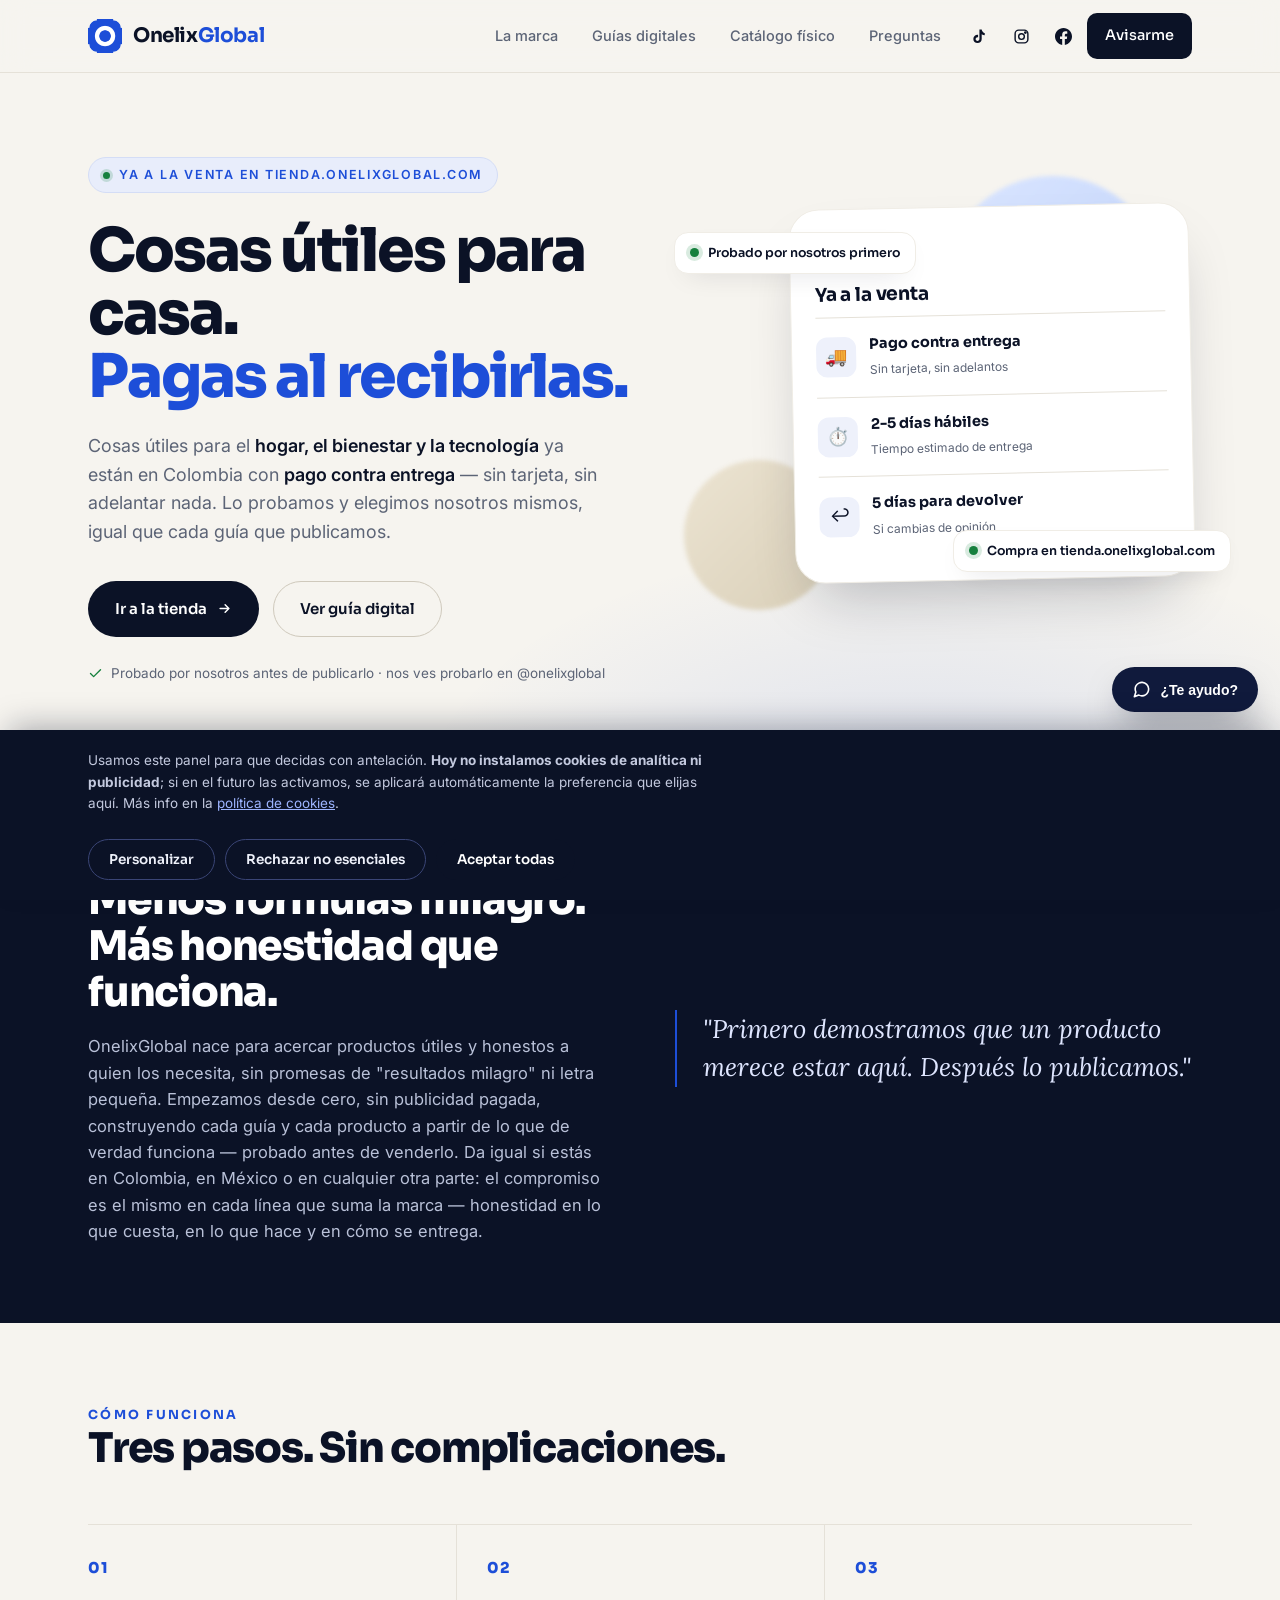
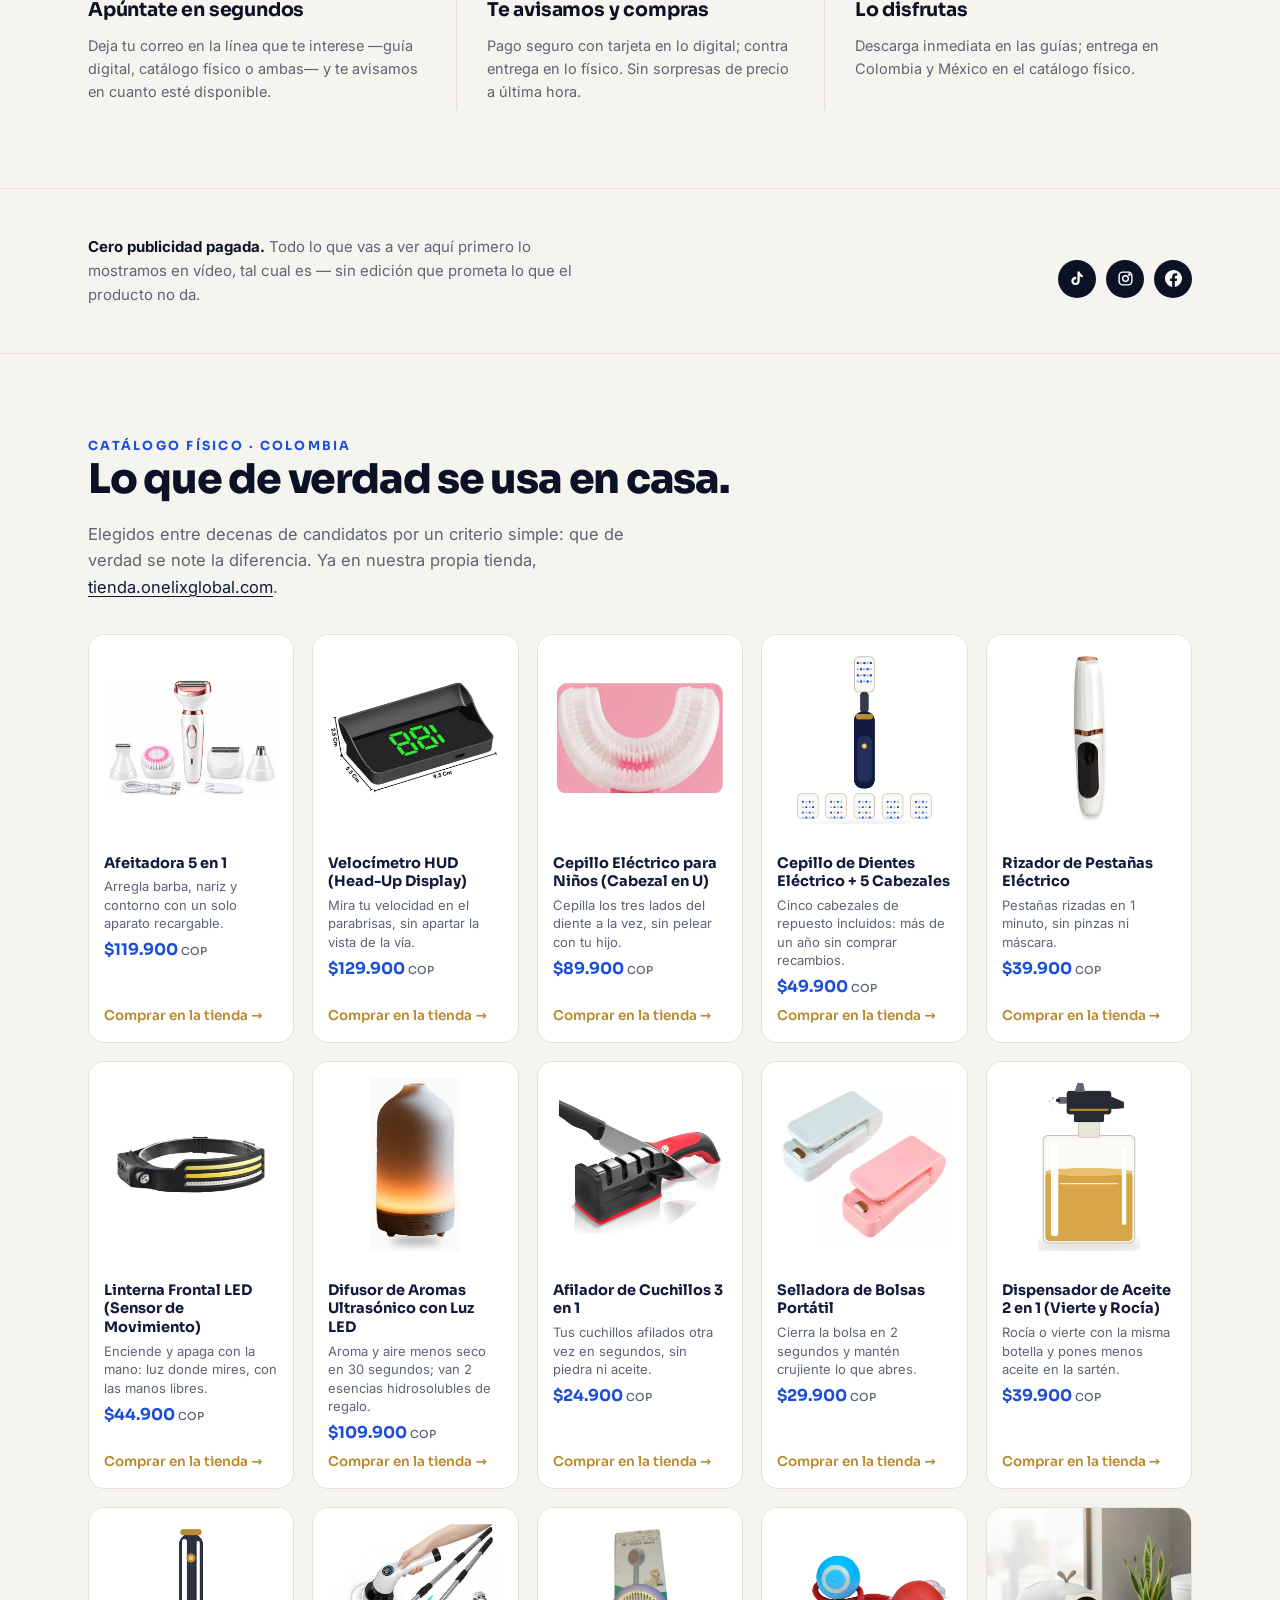
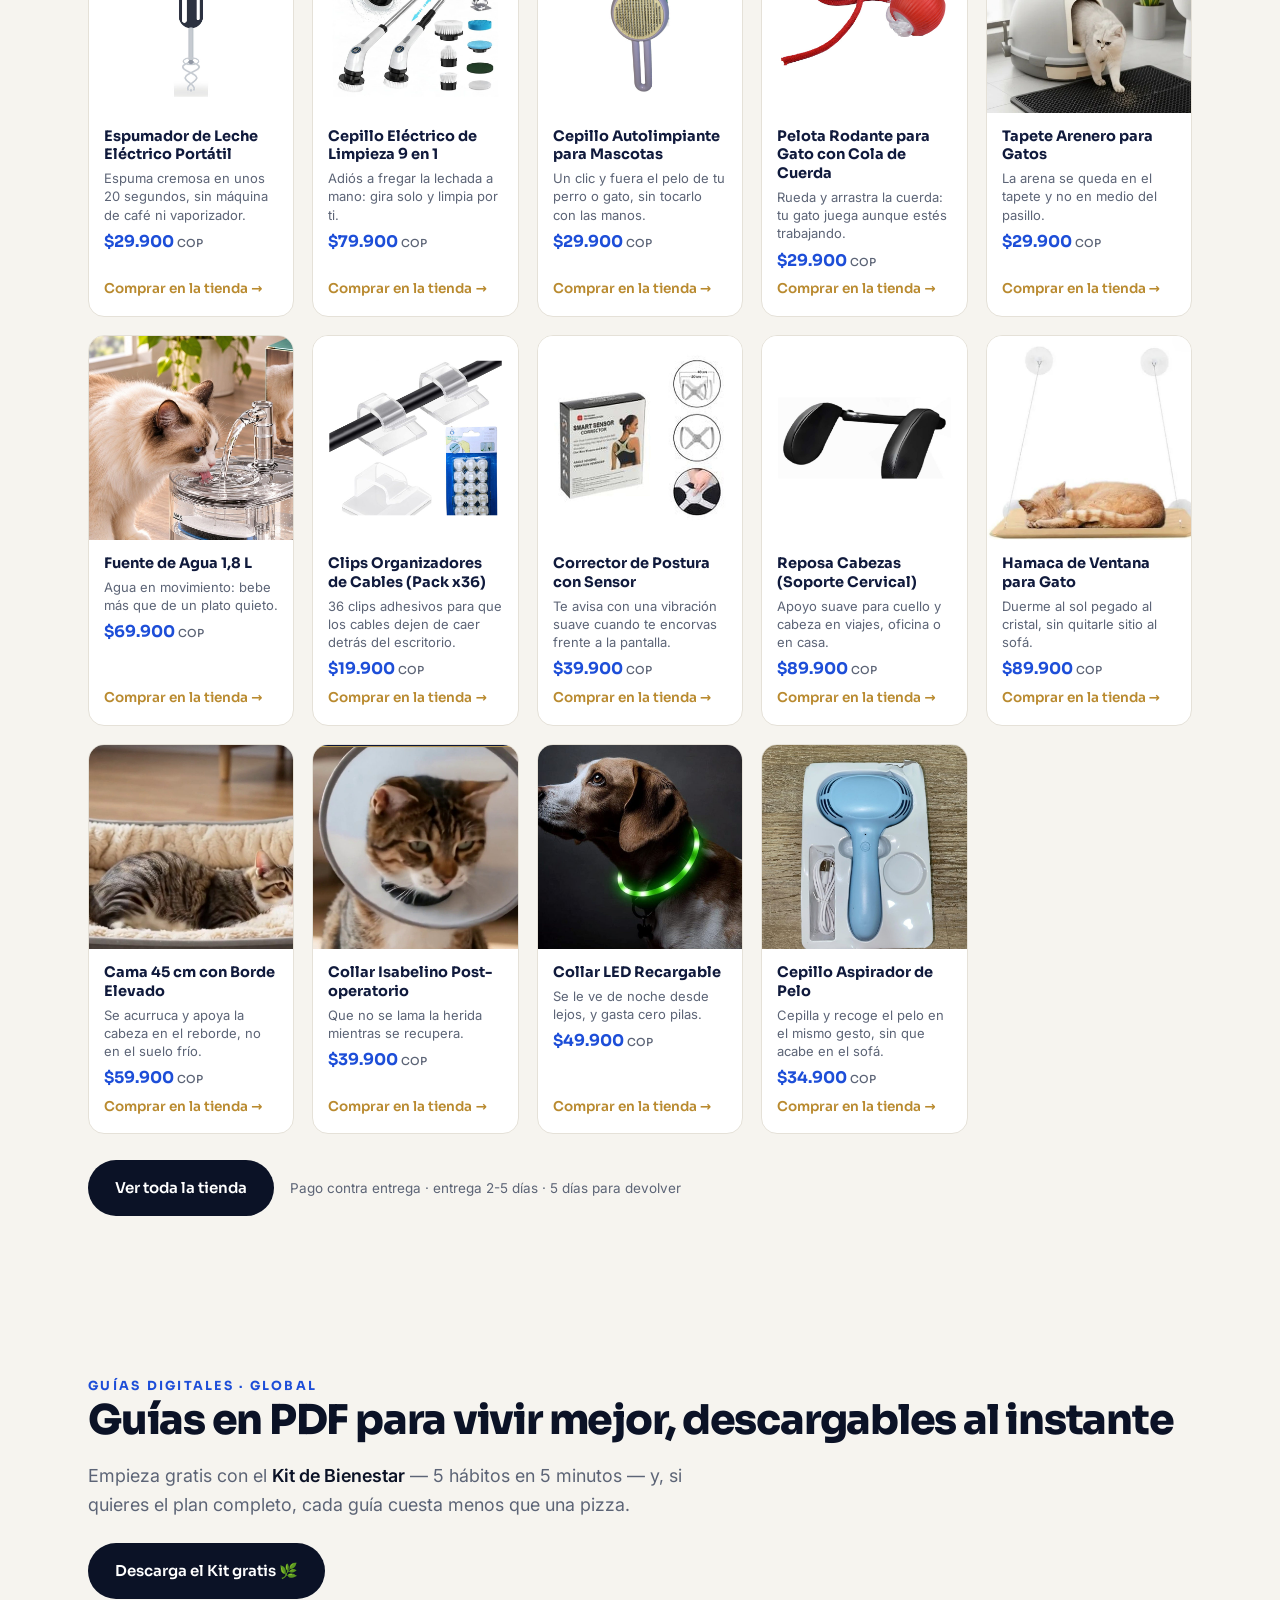
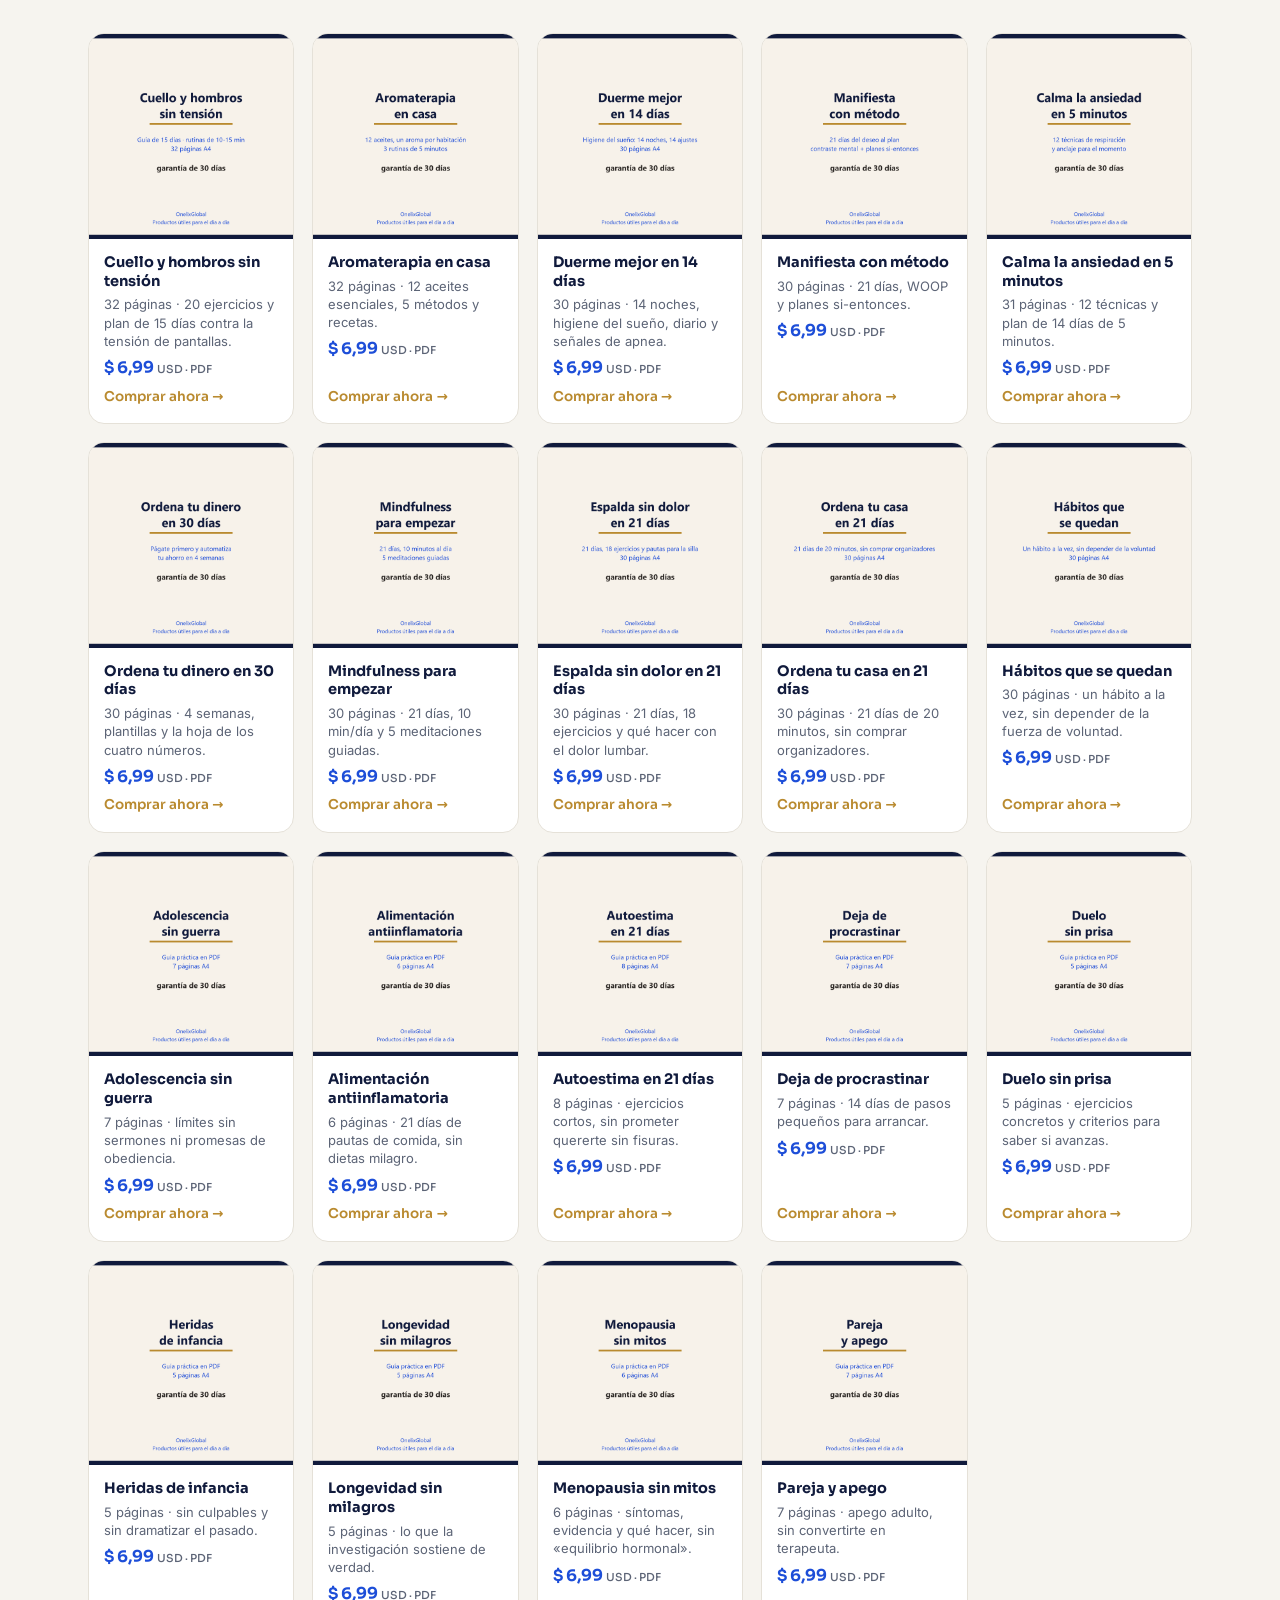
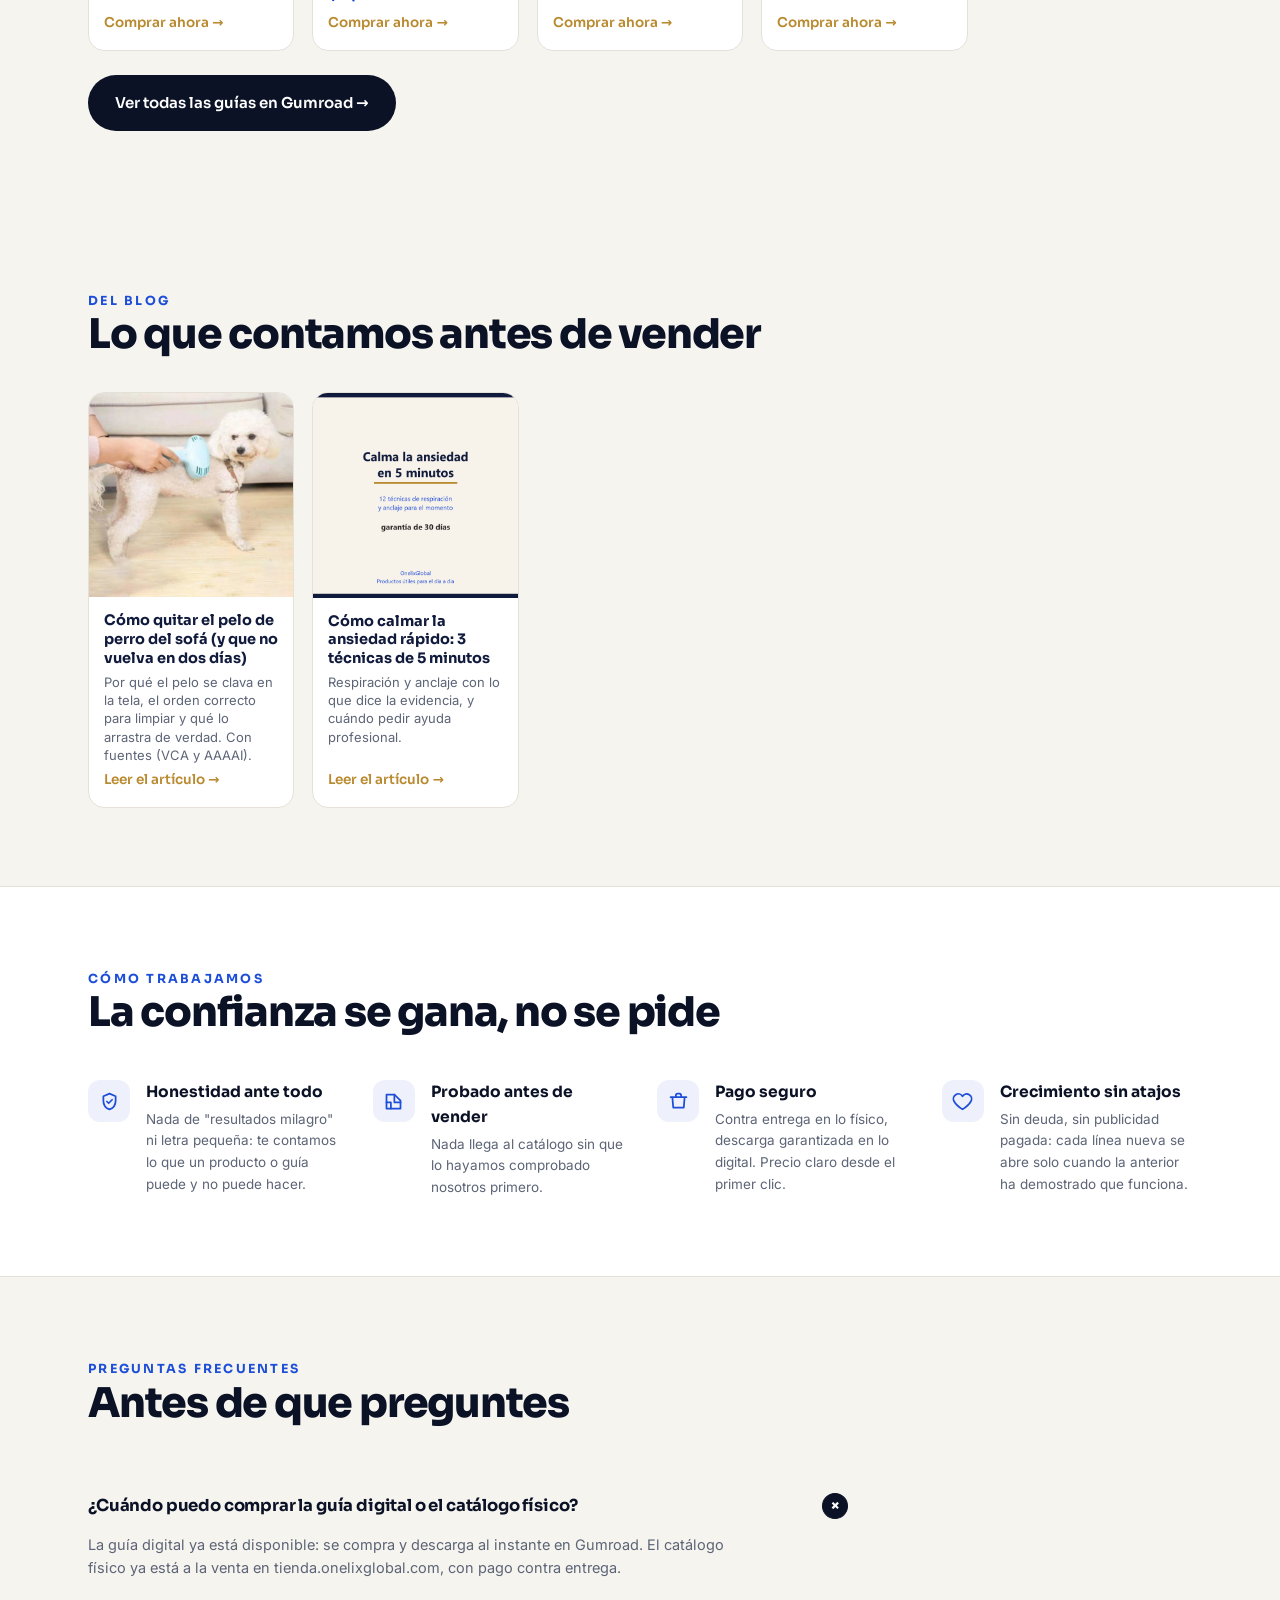
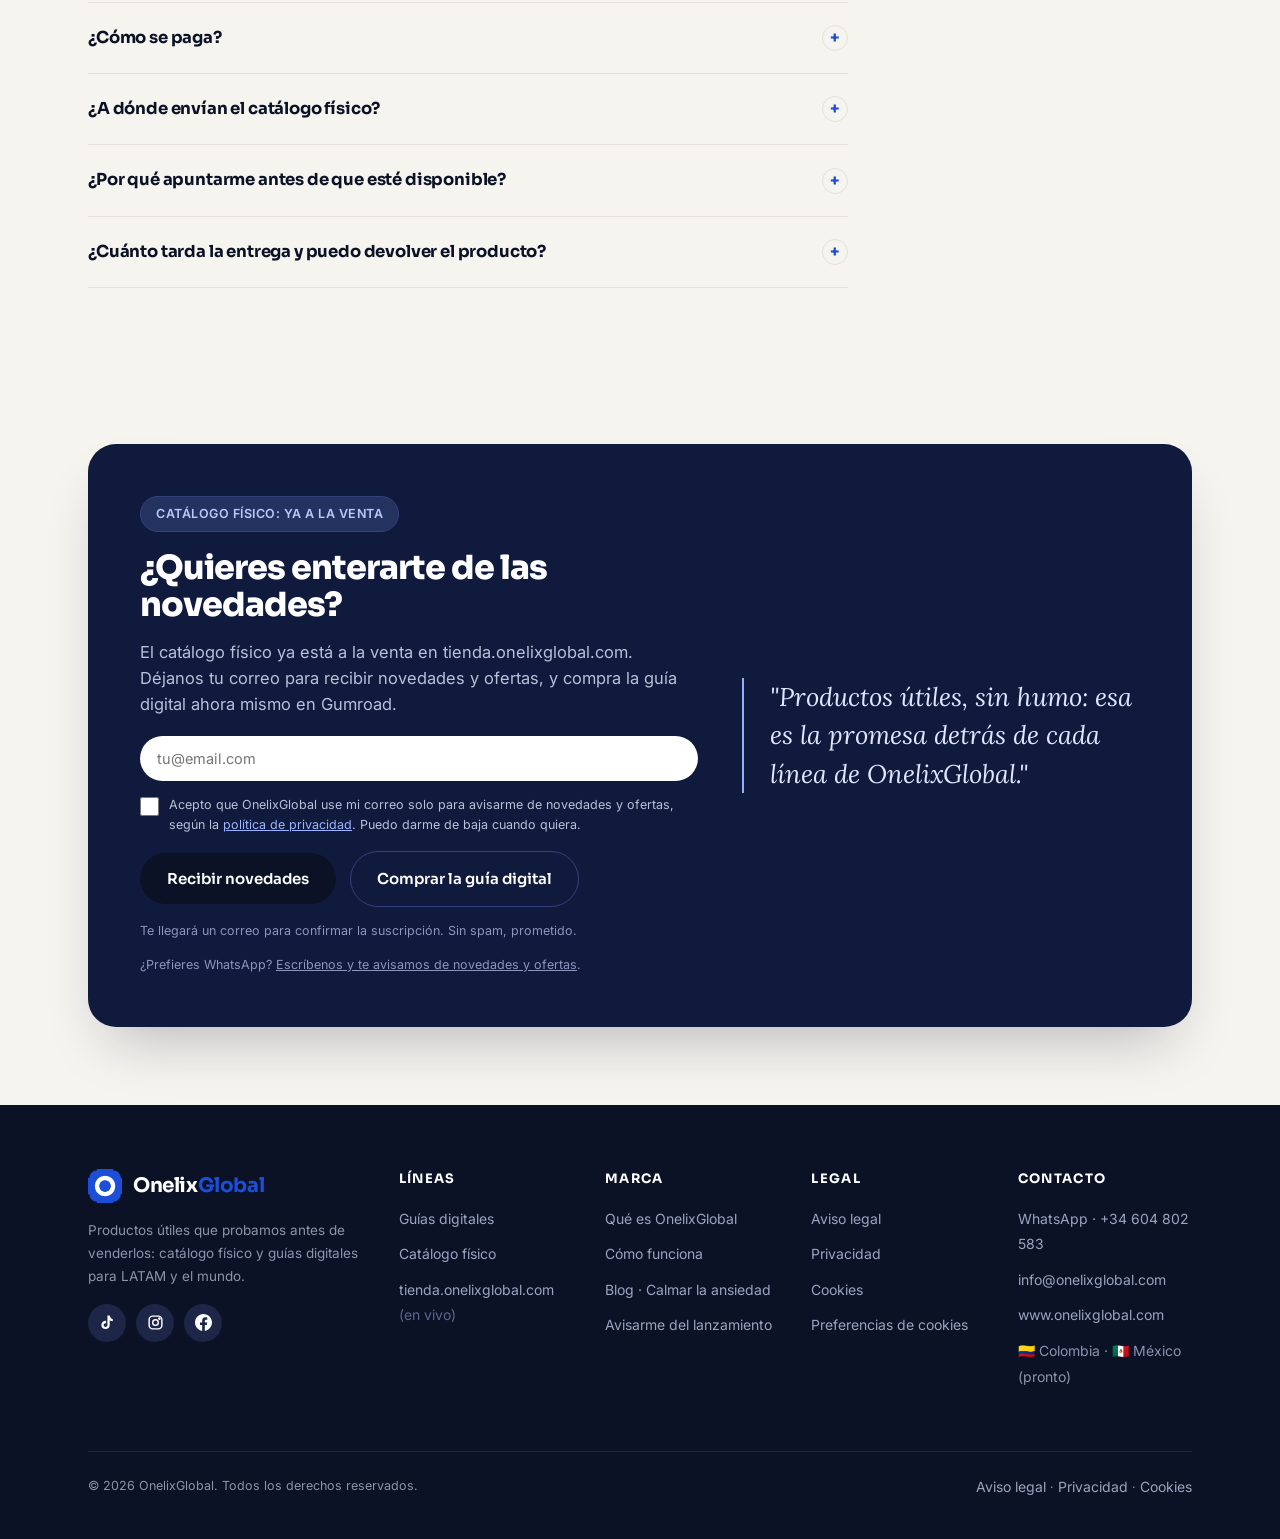
==== commit b01f9638: "Catalogo: una foto por producto y la misma tarjeta en toda la parrilla Las 16 tarjetas que usaban el" ====
--- a/index.html
+++ b/index.html
@@ -104,7 +104,7 @@
   ]
 }
 </script>
-<link rel="stylesheet" href="styles.css?v=20261008">
+<link rel="stylesheet" href="styles.css?v=20261125">
 <script data-goatcounter="https://onelixglobal.goatcounter.com/count" data-goatcounter-path="/" async src="//gc.zgo.at/count.js"></script>
 <script type="application/ld+json">
 {"@context":"https://schema.org","@type":"Organization","name":"OnelixGlobal","url":"https://onelixglobal.com/","email":"info@onelixglobal.com","description":"Productos útiles para el día a día. Pagas al recibirlos.","sameAs":["https://www.instagram.com/onelixglobal/","https://www.tiktok.com/@onelixglobaloficial","https://www.facebook.com/onelixglobal"]}
@@ -229,205 +229,221 @@
 <div class="productos-grid">
 
 <a class="producto-card" href="https://tienda.onelixglobal.com/productos/afeitadora-5-en-1/" target="_blank" rel="noopener">
-  <img src="img/productos/afeitadora_promo.png" alt="Afeitadora 5 en 1 — $119.900 COP, pago contra entrega" loading="lazy">
+  <img src="img/productos/tarjeta_afeitadora-5-en-1.jpg" alt="Afeitadora 5 en 1 — $119.900 COP, pago contra entrega" width="800" height="800" loading="lazy">
   <div class="pc-body">
     <h3>Afeitadora 5 en 1</h3>
     <p class="pc-reclamo">Arregla barba, nariz y contorno con un solo aparato recargable.</p>
+    <span class="pc-precio">$119.900 <small>COP</small></span>
     <span class="pc-cta">Comprar en la tienda →</span>
   </div>
 </a>
 <a class="producto-card" href="https://tienda.onelixglobal.com/productos/velocimetro-hud/" target="_blank" rel="noopener">
-  <img src="img/productos/velocimetro_promo.png" alt="Velocímetro HUD — $129.900 COP, pago contra entrega" loading="lazy">
+  <img src="img/productos/tarjeta_velocimetro-hud.jpg" alt="Velocímetro HUD (Head-Up Display) — $129.900 COP, pago contra entrega" width="800" height="800" loading="lazy">
   <div class="pc-body">
     <h3>Velocímetro HUD (Head-Up Display)</h3>
     <p class="pc-reclamo">Mira tu velocidad en el parabrisas, sin apartar la vista de la vía.</p>
+    <span class="pc-precio">$129.900 <small>COP</small></span>
     <span class="pc-cta">Comprar en la tienda →</span>
   </div>
 </a>
 
 <a class="producto-card" href="https://tienda.onelixglobal.com/productos/cepillo-electrico-infantil-u/" target="_blank" rel="noopener">
-  <img src="img/productos/cepillo_ninos_promo.png" alt="Cepillo Eléctrico para Niños en U — $89.900 COP, pago contra entrega" loading="lazy">
+  <img src="img/productos/tarjeta_cepillo-electrico-infantil-u.jpg" alt="Cepillo Eléctrico para Niños (Cabezal en U) — $89.900 COP, pago contra entrega" width="800" height="800" loading="lazy">
   <div class="pc-body">
     <h3>Cepillo Eléctrico para Niños (Cabezal en U)</h3>
     <p class="pc-reclamo">Cepilla los tres lados del diente a la vez, sin pelear con tu hijo.</p>
+    <span class="pc-precio">$89.900 <small>COP</small></span>
     <span class="pc-cta">Comprar en la tienda →</span>
   </div>
 </a>
 <a class="producto-card" href="https://tienda.onelixglobal.com/productos/cepillo-dientes-electrico/" target="_blank" rel="noopener">
-  <img src="img/productos/cepillo_dientes_promo.png" alt="Cepillo de Dientes Eléctrico con 5 cabezales — $49.900 COP, pago contra entrega" loading="lazy">
+  <img src="img/productos/tarjeta_cepillo-dientes-electrico.jpg" alt="Cepillo de Dientes Eléctrico + 5 Cabezales — $49.900 COP, pago contra entrega" width="800" height="800" loading="lazy">
   <div class="pc-body">
     <h3>Cepillo de Dientes Eléctrico + 5 Cabezales</h3>
     <p class="pc-reclamo">Cinco cabezales de repuesto incluidos: más de un año sin comprar recambios.</p>
+    <span class="pc-precio">$49.900 <small>COP</small></span>
     <span class="pc-cta">Comprar en la tienda →</span>
   </div>
 </a>
 <a class="producto-card" href="https://tienda.onelixglobal.com/productos/rizador-pestanas-electrico/" target="_blank" rel="noopener">
-  <img src="img/productos/rizador_promo.png" alt="Rizador de Pestañas Eléctrico — $39.900 COP, pago contra entrega" loading="lazy">
+  <img src="img/productos/tarjeta_rizador-pestanas-electrico.jpg" alt="Rizador de Pestañas Eléctrico — $39.900 COP, pago contra entrega" width="800" height="800" loading="lazy">
   <div class="pc-body">
     <h3>Rizador de Pestañas Eléctrico</h3>
     <p class="pc-reclamo">Pestañas rizadas en 1 minuto, sin pinzas ni máscara.</p>
+    <span class="pc-precio">$39.900 <small>COP</small></span>
     <span class="pc-cta">Comprar en la tienda →</span>
   </div>
 </a>
 
 <a class="producto-card" href="https://tienda.onelixglobal.com/productos/linterna-frontal-led/" target="_blank" rel="noopener">
-  <img src="img/productos/linterna_frontal_promo.png" alt="Linterna Frontal LED con sensor — $44.900 COP, pago contra entrega" loading="lazy">
+  <img src="img/productos/tarjeta_linterna-frontal-led.jpg" alt="Linterna Frontal LED (Sensor de Movimiento) — $44.900 COP, pago contra entrega" width="800" height="800" loading="lazy">
   <div class="pc-body">
     <h3>Linterna Frontal LED (Sensor de Movimiento)</h3>
     <p class="pc-reclamo">Enciende y apaga con la mano: luz donde mires, con las manos libres.</p>
+    <span class="pc-precio">$44.900 <small>COP</small></span>
     <span class="pc-cta">Comprar en la tienda →</span>
   </div>
 </a>
 <a class="producto-card" href="https://tienda.onelixglobal.com/productos/difusor-aromas-ultrasonico/" target="_blank" rel="noopener">
-  <img src="img/productos/difusor_promo.png" alt="Difusor de Aromas Ultrasónico con Luz LED — $109.900 COP, pago contra entrega" loading="lazy">
+  <img src="img/productos/tarjeta_difusor-aromas-ultrasonico.jpg" alt="Difusor de Aromas Ultrasónico con Luz LED — $109.900 COP, pago contra entrega" width="800" height="800" loading="lazy">
   <div class="pc-body">
     <h3>Difusor de Aromas Ultrasónico con Luz LED</h3>
     <p class="pc-reclamo">Aroma y aire menos seco en 30 segundos; van 2 esencias hidrosolubles de regalo.</p>
+    <span class="pc-precio">$109.900 <small>COP</small></span>
     <span class="pc-cta">Comprar en la tienda →</span>
   </div>
 </a>
 <a class="producto-card" href="https://tienda.onelixglobal.com/productos/afilador-cuchillos-3-en-1/" target="_blank" rel="noopener">
-  <img src="img/productos/afilador_cuchillos_promo.png" alt="Afilador de Cuchillos 3 en 1 — $24.900 COP, pago contra entrega" loading="lazy">
+  <img src="img/productos/tarjeta_afilador-cuchillos-3-en-1.jpg" alt="Afilador de Cuchillos 3 en 1 — $24.900 COP, pago contra entrega" width="800" height="800" loading="lazy">
   <div class="pc-body">
     <h3>Afilador de Cuchillos 3 en 1</h3>
     <p class="pc-reclamo">Tus cuchillos afilados otra vez en segundos, sin piedra ni aceite.</p>
+    <span class="pc-precio">$24.900 <small>COP</small></span>
     <span class="pc-cta">Comprar en la tienda →</span>
   </div>
 </a>
 <a class="producto-card" href="https://tienda.onelixglobal.com/productos/selladora-bolsas-portatil/" target="_blank" rel="noopener">
-  <img src="img/productos/selladora_bolsas_promo.png" alt="Selladora de Bolsas Portátil — $29.900 COP, pago contra entrega" loading="lazy">
+  <img src="img/productos/tarjeta_selladora-bolsas-portatil.jpg" alt="Selladora de Bolsas Portátil — $29.900 COP, pago contra entrega" width="800" height="800" loading="lazy">
   <div class="pc-body">
     <h3>Selladora de Bolsas Portátil</h3>
     <p class="pc-reclamo">Cierra la bolsa en 2 segundos y mantén crujiente lo que abres.</p>
+    <span class="pc-precio">$29.900 <small>COP</small></span>
     <span class="pc-cta">Comprar en la tienda →</span>
   </div>
 </a>
 <a class="producto-card" href="https://tienda.onelixglobal.com/productos/pulverizador-aceite-2-en-1/" target="_blank" rel="noopener">
-  <img src="img/productos/pulverizador_aceite_promo.png" alt="Dispensador de Aceite 2 en 1 — $39.900 COP, pago contra entrega" loading="lazy">
+  <img src="img/productos/tarjeta_pulverizador-aceite-2-en-1.jpg" alt="Dispensador de Aceite 2 en 1 (Vierte y Rocía) — $39.900 COP, pago contra entrega" width="800" height="800" loading="lazy">
   <div class="pc-body">
     <h3>Dispensador de Aceite 2 en 1 (Vierte y Rocía)</h3>
     <p class="pc-reclamo">Rocía o vierte con la misma botella y pones menos aceite en la sartén.</p>
+    <span class="pc-precio">$39.900 <small>COP</small></span>
     <span class="pc-cta">Comprar en la tienda →</span>
   </div>
 </a>
 <a class="producto-card" href="https://tienda.onelixglobal.com/productos/espumador-leche-electrico/" target="_blank" rel="noopener">
-  <img src="img/productos/espumador_leche_promo.png" alt="Espumador de Leche Eléctrico — $29.900 COP, pago contra entrega" loading="lazy">
+  <img src="img/productos/tarjeta_espumador-leche-electrico.jpg" alt="Espumador de Leche Eléctrico Portátil — $29.900 COP, pago contra entrega" width="800" height="800" loading="lazy">
   <div class="pc-body">
     <h3>Espumador de Leche Eléctrico Portátil</h3>
     <p class="pc-reclamo">Espuma cremosa en unos 20 segundos, sin máquina de café ni vaporizador.</p>
+    <span class="pc-precio">$29.900 <small>COP</small></span>
     <span class="pc-cta">Comprar en la tienda →</span>
   </div>
 </a>
 
 <a class="producto-card" href="https://tienda.onelixglobal.com/productos/cepillo-limpieza-9-en-1/" target="_blank" rel="noopener">
-  <img src="img/productos/cepillo_limpieza_promo.png" alt="Cepillo Eléctrico de Limpieza 9 en 1 — $79.900 COP, pago contra entrega" loading="lazy">
+  <img src="img/productos/tarjeta_cepillo-limpieza-9-en-1.jpg" alt="Cepillo Eléctrico de Limpieza 9 en 1 — $79.900 COP, pago contra entrega" width="800" height="800" loading="lazy">
   <div class="pc-body">
     <h3>Cepillo Eléctrico de Limpieza 9 en 1</h3>
     <p class="pc-reclamo">Adiós a fregar la lechada a mano: gira solo y limpia por ti.</p>
+    <span class="pc-precio">$79.900 <small>COP</small></span>
     <span class="pc-cta">Comprar en la tienda →</span>
   </div>
 </a>
 <a class="producto-card" href="https://tienda.onelixglobal.com/productos/cepillo-mascotas-autolimpiante/" target="_blank" rel="noopener">
-  <img src="img/productos/cepillo_mascotas_promo.png" alt="Cepillo Autolimpiante para Mascotas — $29.900 COP, pago contra entrega" loading="lazy">
+  <img src="img/productos/tarjeta_cepillo-mascotas-autolimpiante.jpg" alt="Cepillo Autolimpiante para Mascotas — $29.900 COP, pago contra entrega" width="800" height="800" loading="lazy">
   <div class="pc-body">
     <h3>Cepillo Autolimpiante para Mascotas</h3>
     <p class="pc-reclamo">Un clic y fuera el pelo de tu perro o gato, sin tocarlo con las manos.</p>
+    <span class="pc-precio">$29.900 <small>COP</small></span>
     <span class="pc-cta">Comprar en la tienda →</span>
   </div>
 </a>
 <a class="producto-card" href="https://tienda.onelixglobal.com/productos/juguete-gato-interactivo/" target="_blank" rel="noopener">
-  <img src="img/productos/juguete_gato_promo.png" alt="Juguete Interactivo para Gato — $29.900 COP, pago contra entrega" loading="lazy">
+  <img src="img/productos/tarjeta_juguete-gato-interactivo.jpg" alt="Pelota Rodante para Gato con Cola de Cuerda — $29.900 COP, pago contra entrega" width="800" height="800" loading="lazy">
   <div class="pc-body">
     <h3>Pelota Rodante para Gato con Cola de Cuerda</h3>
     <p class="pc-reclamo">Rueda y arrastra la cuerda: tu gato juega aunque estés trabajando.</p>
+    <span class="pc-precio">$29.900 <small>COP</small></span>
     <span class="pc-cta">Comprar en la tienda →</span>
   </div>
 </a>
 <a class="producto-card" href="https://tienda.onelixglobal.com/productos/tapete-arenero-gato/" target="_blank" rel="noopener">
-  <img src="https://dcdn-us.mitiendanube.com/stores/008/308/784/products/tapete_1_escena-a40967dcc74e0e866517940588826055-640-0.webp" alt="Tapete arenero para gatos — $29.900 COP, pago contra entrega" loading="lazy">
+  <img src="img/productos/tarjeta_tapete-arenero-gato.jpg" alt="Tapete Arenero para Gatos — $29.900 COP, pago contra entrega" width="800" height="800" loading="lazy">
   <div class="pc-body">
     <h3>Tapete Arenero para Gatos</h3>
     <p class="pc-reclamo">La arena se queda en el tapete y no en medio del pasillo.</p>
+    <span class="pc-precio">$29.900 <small>COP</small></span>
     <span class="pc-cta">Comprar en la tienda →</span>
   </div>
 </a>
 <a class="producto-card" href="https://tienda.onelixglobal.com/productos/fuente-agua-mascotas/" target="_blank" rel="noopener">
-  <img src="https://dcdn-us.mitiendanube.com/stores/008/308/784/products/fuente_1_gato-b97caf1a4daf62d9c817940588850442-640-0.webp" alt="Fuente de agua para mascotas 1,8 L — $69.900 COP, pago contra entrega" loading="lazy">
+  <img src="img/productos/tarjeta_fuente-agua-mascotas.jpg" alt="Fuente de Agua 1,8 L — $69.900 COP, pago contra entrega" width="800" height="800" loading="lazy">
   <div class="pc-body">
     <h3>Fuente de Agua 1,8 L</h3>
     <p class="pc-reclamo">Agua en movimiento: bebe más que de un plato quieto.</p>
-    <span class="pc-cta">Comprar en la tienda →</span>
-  </div>
-</a>
-<a class="producto-card" href="https://tienda.onelixglobal.com/productos/bascula-cocina-digital/" target="_blank" rel="noopener">
-  <img src="img/productos/bascula_cocina_promo.png" alt="Báscula de Cocina Digital — $39.900 COP, pago contra entrega" loading="lazy">
-  <div class="pc-body">
-    <h3>Báscula de Cocina Digital</h3>
-    <p class="pc-reclamo">Pesa al gramo y descuenta el peso del plato con el botón de tara.</p>
+    <span class="pc-precio">$69.900 <small>COP</small></span>
     <span class="pc-cta">Comprar en la tienda →</span>
   </div>
 </a>
 <a class="producto-card" href="https://tienda.onelixglobal.com/productos/clips-organizador-cables/" target="_blank" rel="noopener">
-  <img src="img/productos/clips_organizador_cables_promo.png" alt="Clips Organizadores de Cables Adhesivos (Pack x36) — $19.900 COP, pago contra entrega" loading="lazy">
+  <img src="img/productos/tarjeta_clips-organizador-cables.jpg" alt="Clips Organizadores de Cables (Pack x36) — $19.900 COP, pago contra entrega" width="800" height="800" loading="lazy">
   <div class="pc-body">
     <h3>Clips Organizadores de Cables (Pack x36)</h3>
     <p class="pc-reclamo">36 clips adhesivos para que los cables dejen de caer detrás del escritorio.</p>
+    <span class="pc-precio">$19.900 <small>COP</small></span>
     <span class="pc-cta">Comprar en la tienda →</span>
   </div>
 </a>
 <a class="producto-card" href="https://tienda.onelixglobal.com/productos/corrector-postura-sensor/" target="_blank" rel="noopener">
-  <img src="img/productos/corrector_postura_promo.png" alt="Corrector de Postura con Sensor — $39.900 COP, pago contra entrega" loading="lazy">
+  <img src="img/productos/tarjeta_corrector-postura-sensor.jpg" alt="Corrector de Postura con Sensor — $39.900 COP, pago contra entrega" width="800" height="800" loading="lazy">
   <div class="pc-body">
     <h3>Corrector de Postura con Sensor</h3>
     <p class="pc-reclamo">Te avisa con una vibración suave cuando te encorvas frente a la pantalla.</p>
+    <span class="pc-precio">$39.900 <small>COP</small></span>
     <span class="pc-cta">Comprar en la tienda →</span>
   </div>
 </a>
 <a class="producto-card" href="https://tienda.onelixglobal.com/productos/reposa-cabezas-cervical/" target="_blank" rel="noopener">
-  <img src="img/productos/reposa_cabezas_promo.png" alt="Reposa Cabezas (Soporte Cervical) — $89.900 COP, pago contra entrega" loading="lazy">
+  <img src="img/productos/tarjeta_reposa-cabezas-cervical.jpg" alt="Reposa Cabezas (Soporte Cervical) — $89.900 COP, pago contra entrega" width="800" height="800" loading="lazy">
   <div class="pc-body">
     <h3>Reposa Cabezas (Soporte Cervical)</h3>
     <p class="pc-reclamo">Apoyo suave para cuello y cabeza en viajes, oficina o en casa.</p>
+    <span class="pc-precio">$89.900 <small>COP</small></span>
     <span class="pc-cta">Comprar en la tienda →</span>
   </div>
 </a>
 <a class="producto-card" href="https://tienda.onelixglobal.com/productos/hamaca-gato-ventana/" target="_blank" rel="noopener">
-  <img src="https://dcdn-us.mitiendanube.com/stores/008/308/784/products/2r1aeb-f553f1c3069a84f66f17943881247387-1024-1024.jpg" alt="Hamaca de Ventana para Gato — $89.900 COP, pago contra entrega" loading="lazy">
+  <img src="img/productos/tarjeta_hamaca-gato-ventana.jpg" alt="Hamaca de Ventana para Gato — $89.900 COP, pago contra entrega" width="800" height="800" loading="lazy">
   <div class="pc-body">
     <h3>Hamaca de Ventana para Gato</h3>
     <p class="pc-reclamo">Duerme al sol pegado al cristal, sin quitarle sitio al sofá.</p>
+    <span class="pc-precio">$89.900 <small>COP</small></span>
     <span class="pc-cta">Comprar en la tienda →</span>
   </div>
 </a>
 <a class="producto-card" href="https://tienda.onelixglobal.com/productos/cama-antiestres-mascotas/" target="_blank" rel="noopener">
-  <img src="https://dcdn-us.mitiendanube.com/stores/008/308/784/products/producto-principal-f920baa5fb10531aca17949052200382-1024-1024.jpg" alt="Cama de 45 cm con borde elevado para perros y gatos — $59.900 COP, pago contra entrega" loading="lazy">
+  <img src="img/productos/tarjeta_cama-antiestres-mascotas.jpg" alt="Cama 45 cm con Borde Elevado — $59.900 COP, pago contra entrega" width="800" height="800" loading="lazy">
   <div class="pc-body">
     <h3>Cama 45 cm con Borde Elevado</h3>
     <p class="pc-reclamo">Se acurruca y apoya la cabeza en el reborde, no en el suelo frío.</p>
+    <span class="pc-precio">$59.900 <small>COP</small></span>
     <span class="pc-cta">Comprar en la tienda →</span>
   </div>
 </a>
 <a class="producto-card" href="https://tienda.onelixglobal.com/productos/collar-isabelino-postoperatorio/" target="_blank" rel="noopener">
-  <img src="https://dcdn-us.mitiendanube.com/stores/008/308/784/products/producto-frame-35f1c172204edfeb8717949051051858-1024-1024.png" alt="Collar isabelino post-operatorio para perro y gato — $39.900 COP, pago contra entrega" loading="lazy">
+  <img src="img/productos/tarjeta_collar-isabelino-postoperatorio.jpg" alt="Collar Isabelino Post-operatorio — $39.900 COP, pago contra entrega" width="800" height="800" loading="lazy">
   <div class="pc-body">
     <h3>Collar Isabelino Post-operatorio</h3>
     <p class="pc-reclamo">Que no se lama la herida mientras se recupera.</p>
+    <span class="pc-precio">$39.900 <small>COP</small></span>
     <span class="pc-cta">Comprar en la tienda →</span>
   </div>
 </a>
 <a class="producto-card" href="https://tienda.onelixglobal.com/productos/collar-led-mascotas/" target="_blank" rel="noopener">
-  <img src="https://dcdn-us.mitiendanube.com/stores/008/308/784/products/producto-principal-9e4e7fd56d701987b317949101449587-1024-1024.jpg" alt="Collar LED recargable para perros y gatos — $49.900 COP, pago contra entrega" loading="lazy">
+  <img src="img/productos/tarjeta_collar-led-mascotas.jpg" alt="Collar LED Recargable — $49.900 COP, pago contra entrega" width="800" height="800" loading="lazy">
   <div class="pc-body">
     <h3>Collar LED Recargable</h3>
     <p class="pc-reclamo">Se le ve de noche desde lejos, y gasta cero pilas.</p>
+    <span class="pc-precio">$49.900 <small>COP</small></span>
     <span class="pc-cta">Comprar en la tienda →</span>
   </div>
 </a>
 <a class="producto-card" href="https://tienda.onelixglobal.com/productos/cepillo-aspirador-mascotas/" target="_blank" rel="noopener">
-  <img src="https://dcdn-us.mitiendanube.com/stores/008/308/784/products/producto-kit-3828b3a8aaa4e9e5e417949101558140-1024-1024.jpg" alt="Cepillo aspirador de pelo para mascotas, recargable — $34.900 COP, pago contra entrega" loading="lazy">
+  <img src="img/productos/tarjeta_cepillo-aspirador-mascotas.jpg" alt="Cepillo Aspirador de Pelo — $34.900 COP, pago contra entrega" width="800" height="800" loading="lazy">
   <div class="pc-body">
     <h3>Cepillo Aspirador de Pelo</h3>
     <p class="pc-reclamo">Cepilla y recoge el pelo en el mismo gesto, sin que acabe en el sofá.</p>
+    <span class="pc-precio">$34.900 <small>COP</small></span>
     <span class="pc-cta">Comprar en la tienda →</span>
   </div>
 </a>
@@ -637,6 +653,7 @@
     <h2>Lo que contamos antes de vender</h2>
     <div class="productos-grid">
       <a class="producto-card" href="blog/como-quitar-el-pelo-de-perro-del-sofa.html">
+        <img src="img/productos/cepillo_aspirador.jpg" alt="Cepillo aspirador de pelo para mascotas" width="1024" height="1024" loading="lazy">
         <div class="pc-body">
           <h3>Cómo quitar el pelo de perro del sofá (y que no vuelva en dos días)</h3>
           <p class="pc-reclamo">Por qué el pelo se clava en la tela, el orden correcto para limpiar y qué lo arrastra de verdad. Con fuentes (VCA y AAAAI).</p>
@@ -644,6 +661,7 @@
         </div>
       </a>
       <a class="producto-card" href="blog/como-calmar-la-ansiedad.html">
+        <img src="img/digital/calma_ansiedad_5_minutos.png" alt="Guía Calma la ansiedad en 5 minutos" width="1280" height="1280" loading="lazy">
         <div class="pc-body">
           <h3>Cómo calmar la ansiedad rápido: 3 técnicas de 5 minutos</h3>
           <p class="pc-reclamo">Respiración y anclaje con lo que dice la evidencia, y cuándo pedir ayuda profesional.</p>
--- a/styles.css
+++ b/styles.css
@@ -36,6 +36,7 @@
   .nav-cta{font-family:var(--sora);font-weight:600;font-size:14px;background:var(--ink);color:#fff!important;padding:11px 18px!important;border-radius:999px}
   .nav-cta:hover{background:var(--blue)}
   @media(max-width:840px){.nav-links a:not(.nav-cta):not(.nav-social){display:none}}
+  @media(max-width:520px){.nav-links .nav-social{display:none}.nav-cta{padding:9px 13px!important;font-size:13px}}
   .nav-social{display:flex;align-items:center;justify-content:center;width:36px;height:36px;padding:0!important;border-radius:50%;color:var(--ink)!important}
   .nav-social:hover{background:#ebe8e0}
   .nav-social svg{width:17px;height:17px}
@@ -325,7 +326,7 @@
 .productos-grid{display:grid;grid-template-columns:repeat(auto-fill,minmax(200px,1fr));gap:18px;margin-top:34px}
 .producto-card{background:var(--card);border:1px solid var(--line);border-radius:var(--r-md);overflow:hidden;text-decoration:none;color:inherit;display:flex;flex-direction:column;transition:transform .18s,box-shadow .18s}
 .producto-card:hover{transform:translateY(-3px);box-shadow:var(--shadow-sm)}
-.producto-card img{width:100%;aspect-ratio:1/1;object-fit:cover;display:block;background:#efece4}
+.producto-card img{width:100%;height:auto;aspect-ratio:1/1;object-fit:cover;display:block;background:#fff}
 .producto-card .pc-body{padding:14px 15px 16px;display:flex;flex-direction:column;gap:5px;flex:1}
 .producto-card h3{font-family:var(--sora);font-size:14.5px;font-weight:700;line-height:1.3;color:var(--navy);margin:0}
 .producto-card .pc-precio{font-family:var(--sora);font-weight:700;font-size:16px;color:var(--blue)}
@@ -333,4 +334,13 @@
 .producto-card .pc-precio small{font-weight:500;font-size:11px;color:var(--muted)}
 .producto-card .pc-cta{margin-top:auto;font-family:var(--sora);font-weight:600;font-size:13.5px;color:var(--gold)}
 .ver-tienda{margin-top:26px;display:flex;align-items:center;gap:16px;flex-wrap:wrap}
+/* móvil: la parrilla se mantiene en dos columnas y con el mismo formato */
+@media(max-width:560px){
+  .productos-grid{grid-template-columns:repeat(2,minmax(0,1fr));gap:12px}
+  .producto-card h3{font-size:13.5px}
+  .producto-card .pc-reclamo{font-size:12.5px}
+  .producto-card .pc-precio{font-size:15px}
+  .producto-card .pc-cta{font-size:12.5px}
+  .producto-card .pc-body{padding:12px 12px 14px}
+}
 .ver-tienda-note{font-size:13.5px;color:var(--muted)}
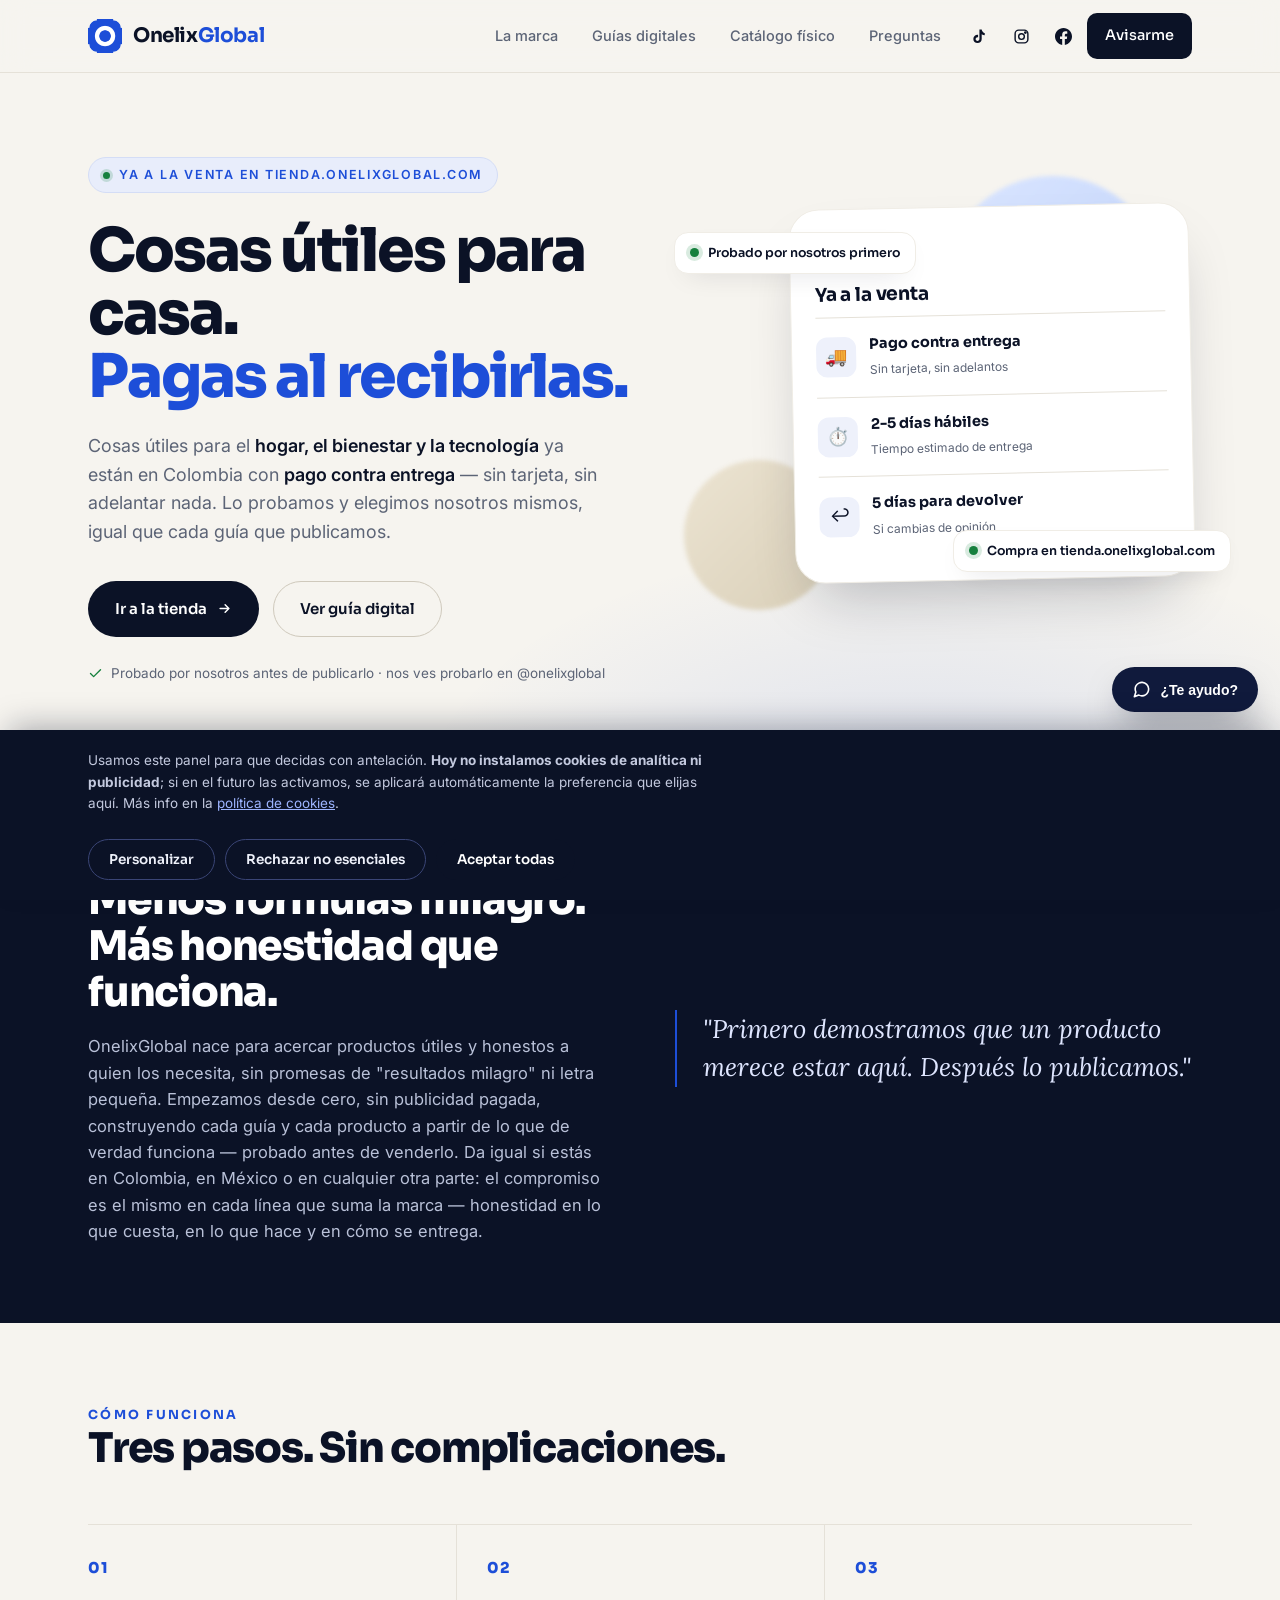
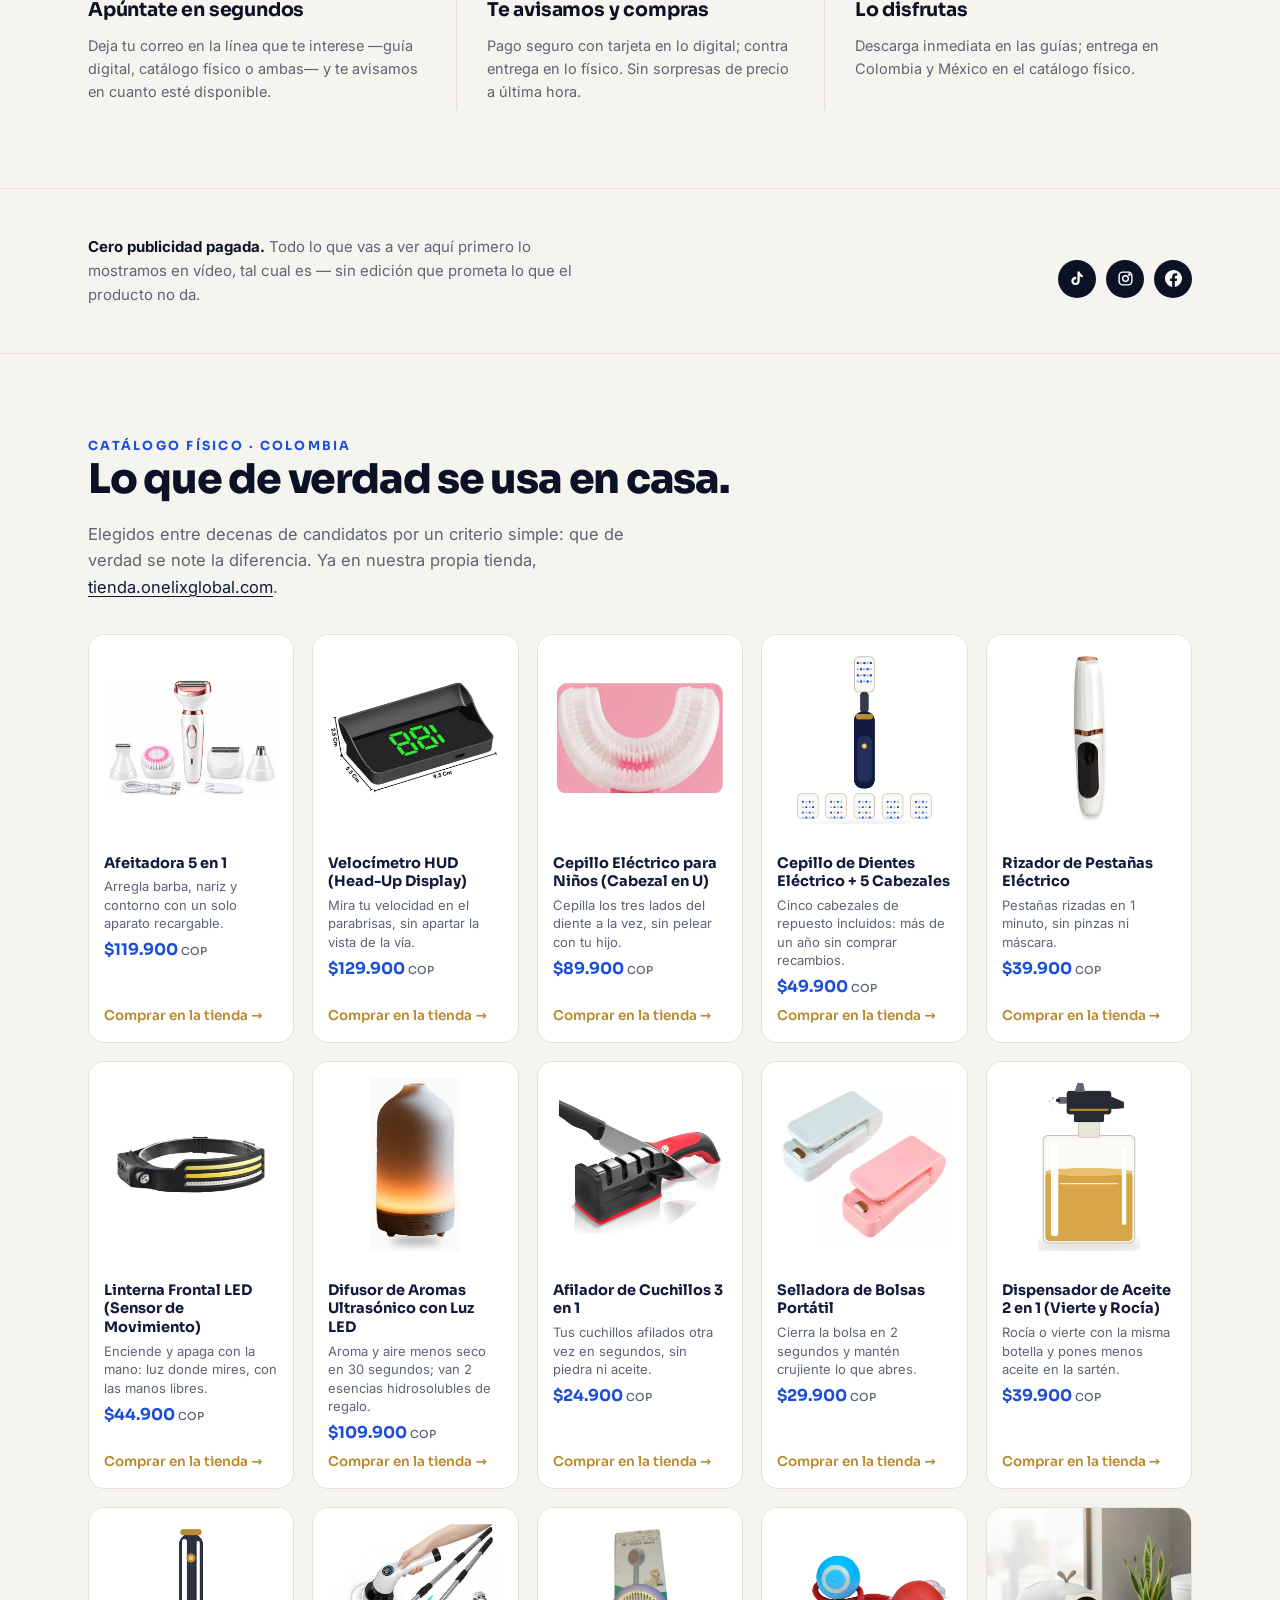
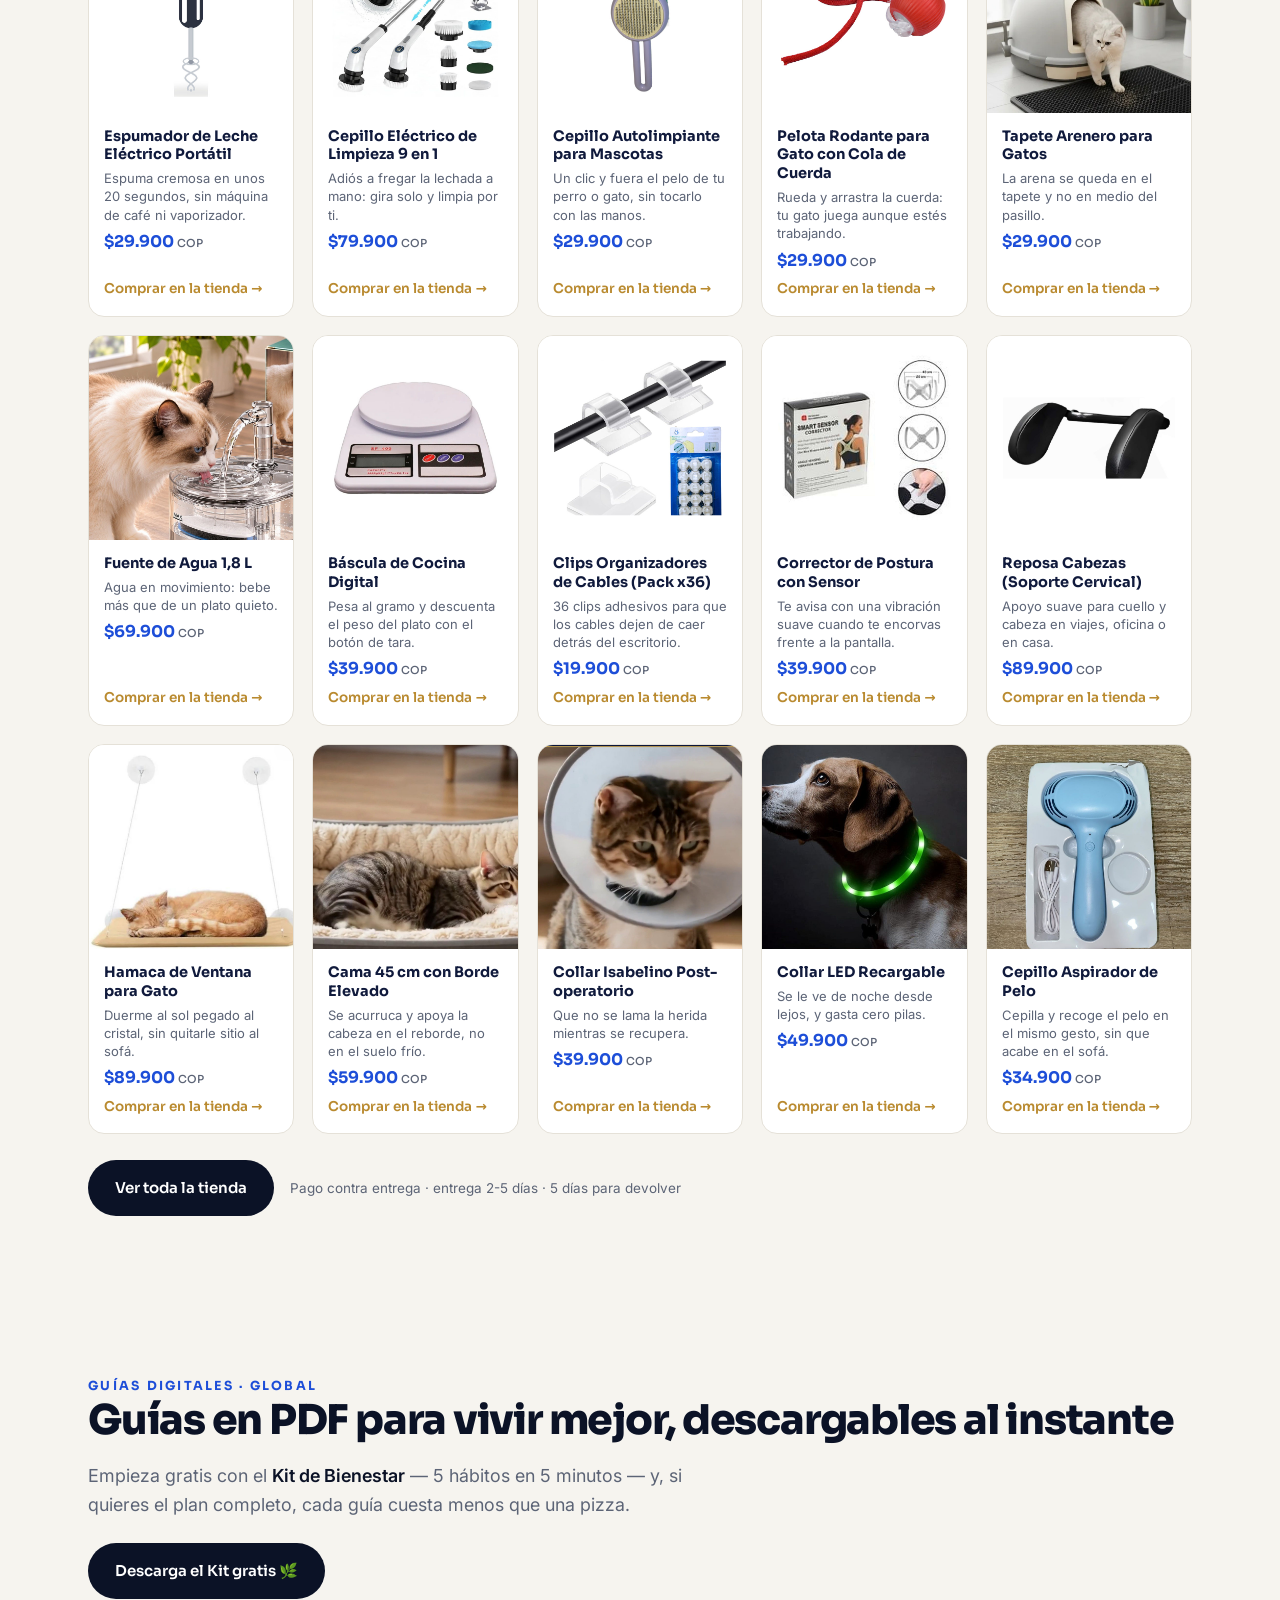
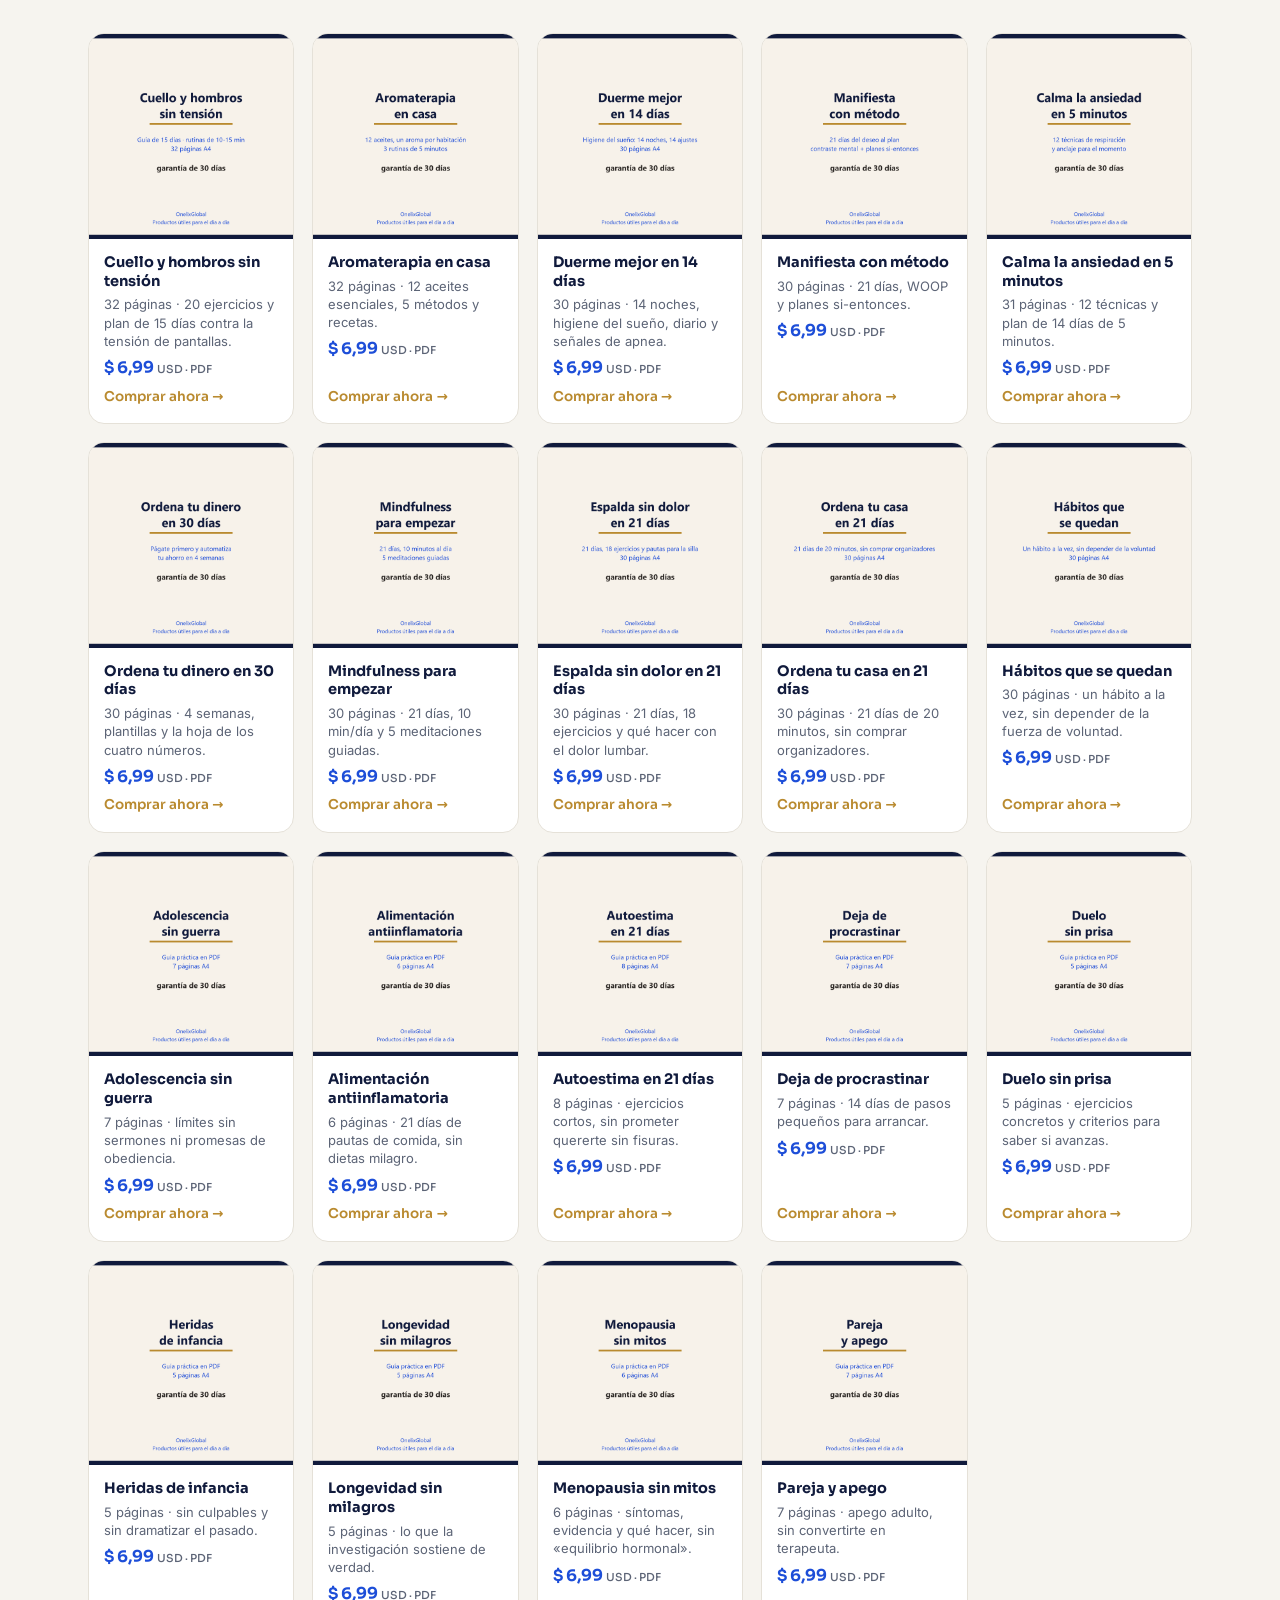
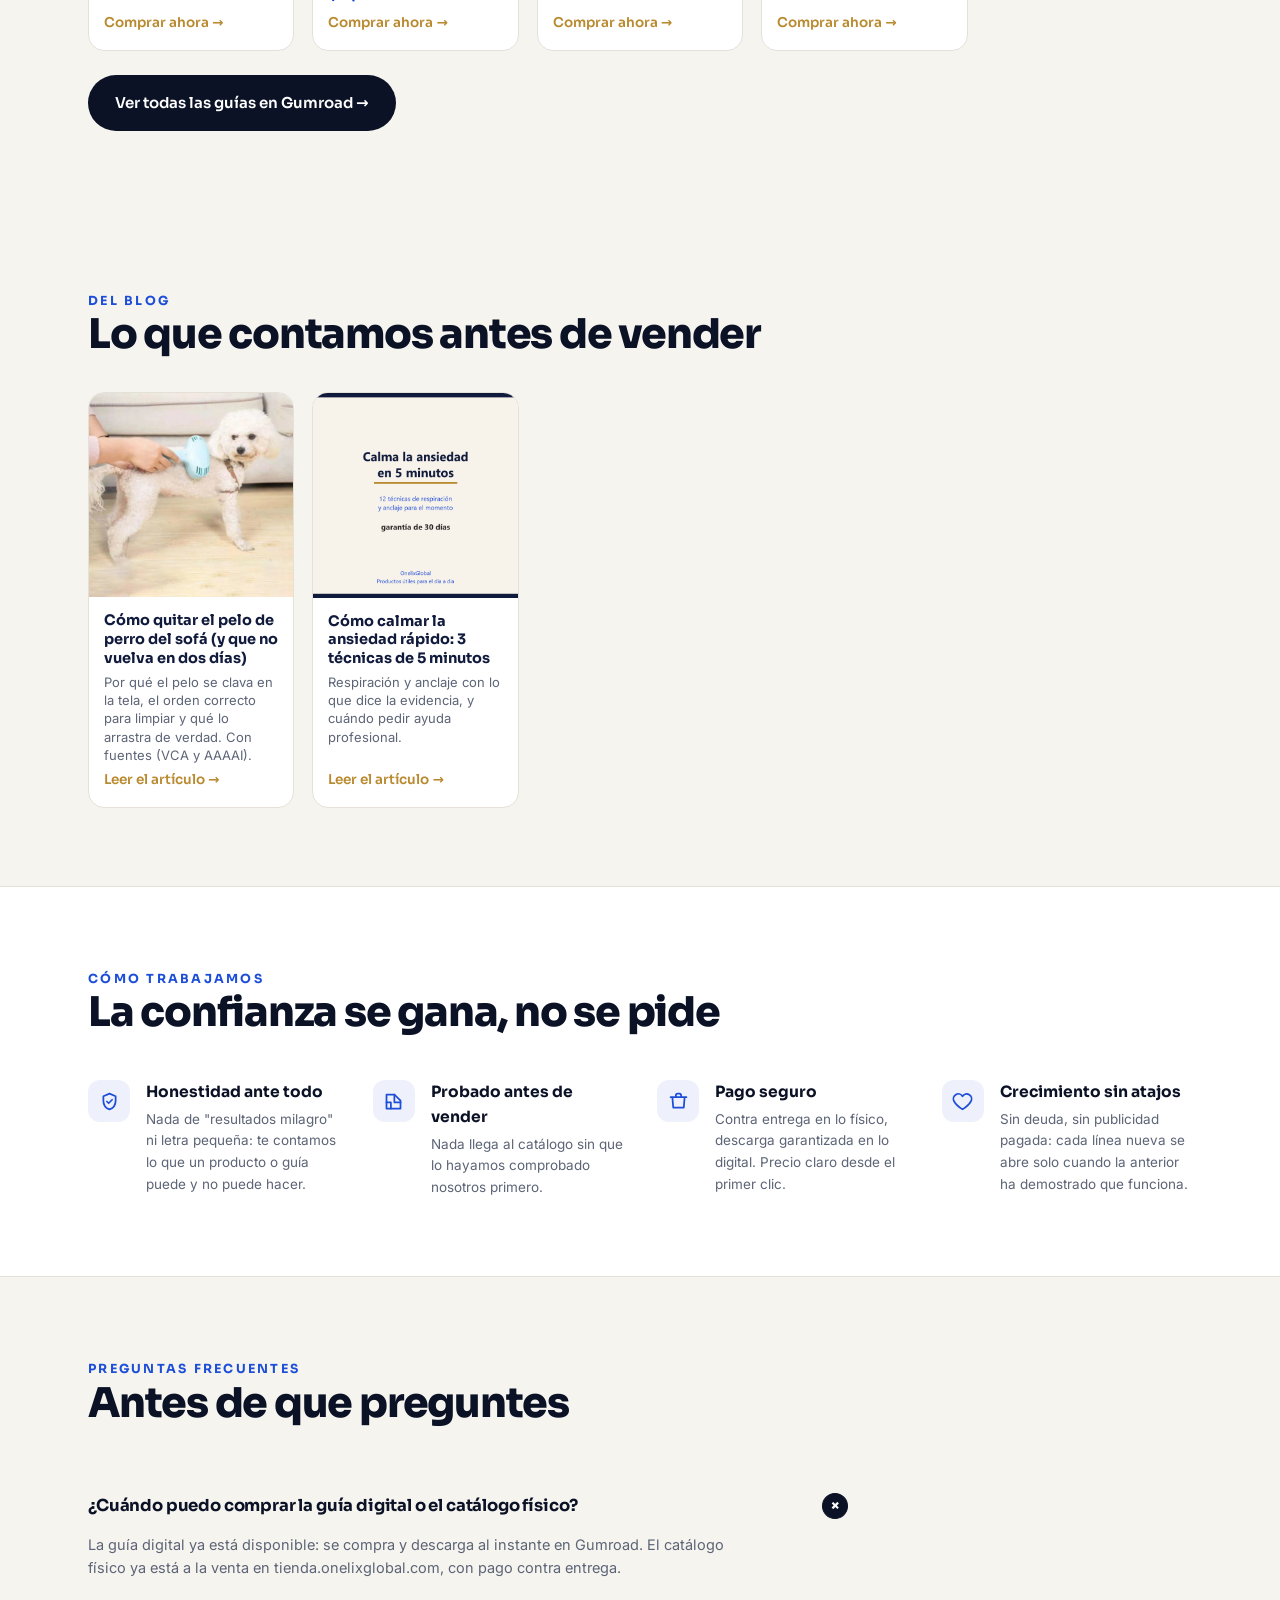
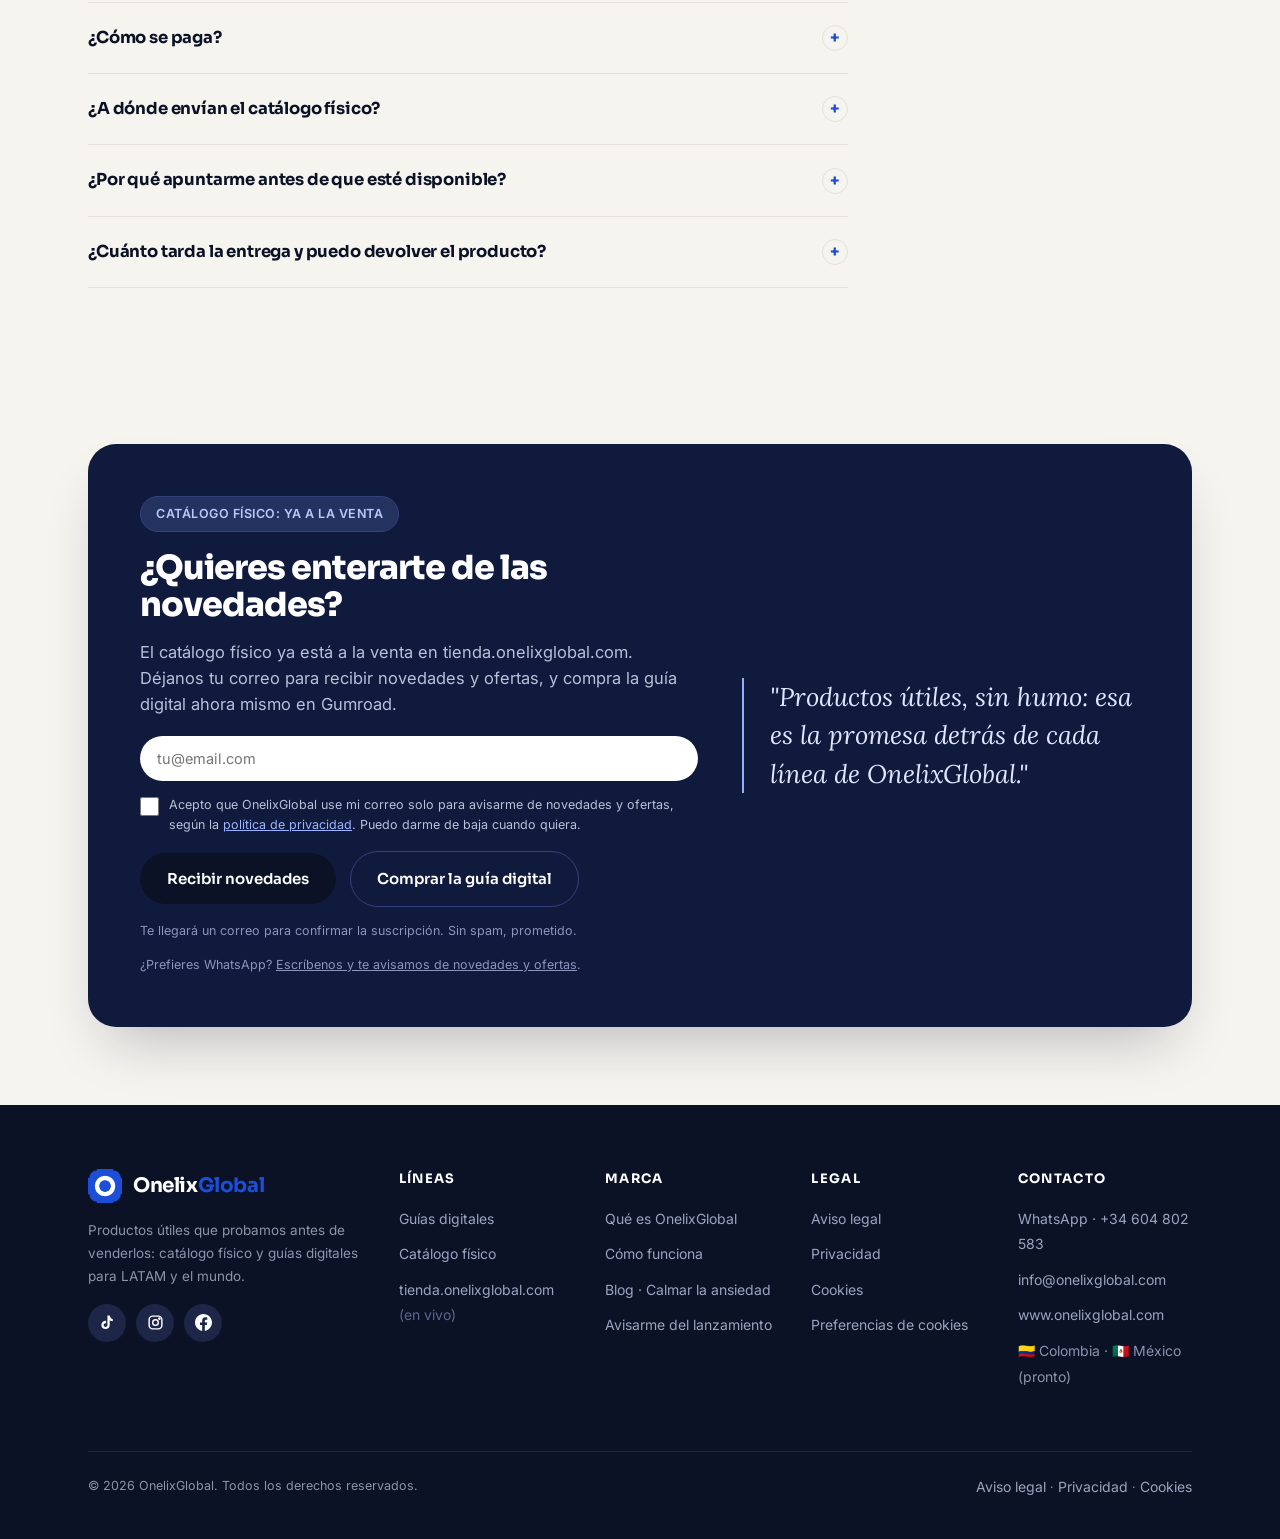
==== commit be62f9e6: "Catalogo: la bascula vuelve a la parrilla con su foto real Foto del SKU 300025 de Dropi (API 25-nov-" ====
--- a/index.html
+++ b/index.html
@@ -375,6 +375,15 @@
     <span class="pc-cta">Comprar en la tienda →</span>
   </div>
 </a>
+<a class="producto-card" href="https://tienda.onelixglobal.com/productos/bascula-cocina-digital/" target="_blank" rel="noopener">
+  <img src="img/productos/tarjeta_bascula-cocina-digital.jpg" alt="Báscula de Cocina Digital — $39.900 COP, pago contra entrega" width="800" height="800" loading="lazy">
+  <div class="pc-body">
+    <h3>Báscula de Cocina Digital</h3>
+    <p class="pc-reclamo">Pesa al gramo y descuenta el peso del plato con el botón de tara.</p>
+    <span class="pc-precio">$39.900 <small>COP</small></span>
+    <span class="pc-cta">Comprar en la tienda →</span>
+  </div>
+</a>
 <a class="producto-card" href="https://tienda.onelixglobal.com/productos/clips-organizador-cables/" target="_blank" rel="noopener">
   <img src="img/productos/tarjeta_clips-organizador-cables.jpg" alt="Clips Organizadores de Cables (Pack x36) — $19.900 COP, pago contra entrega" width="800" height="800" loading="lazy">
   <div class="pc-body">
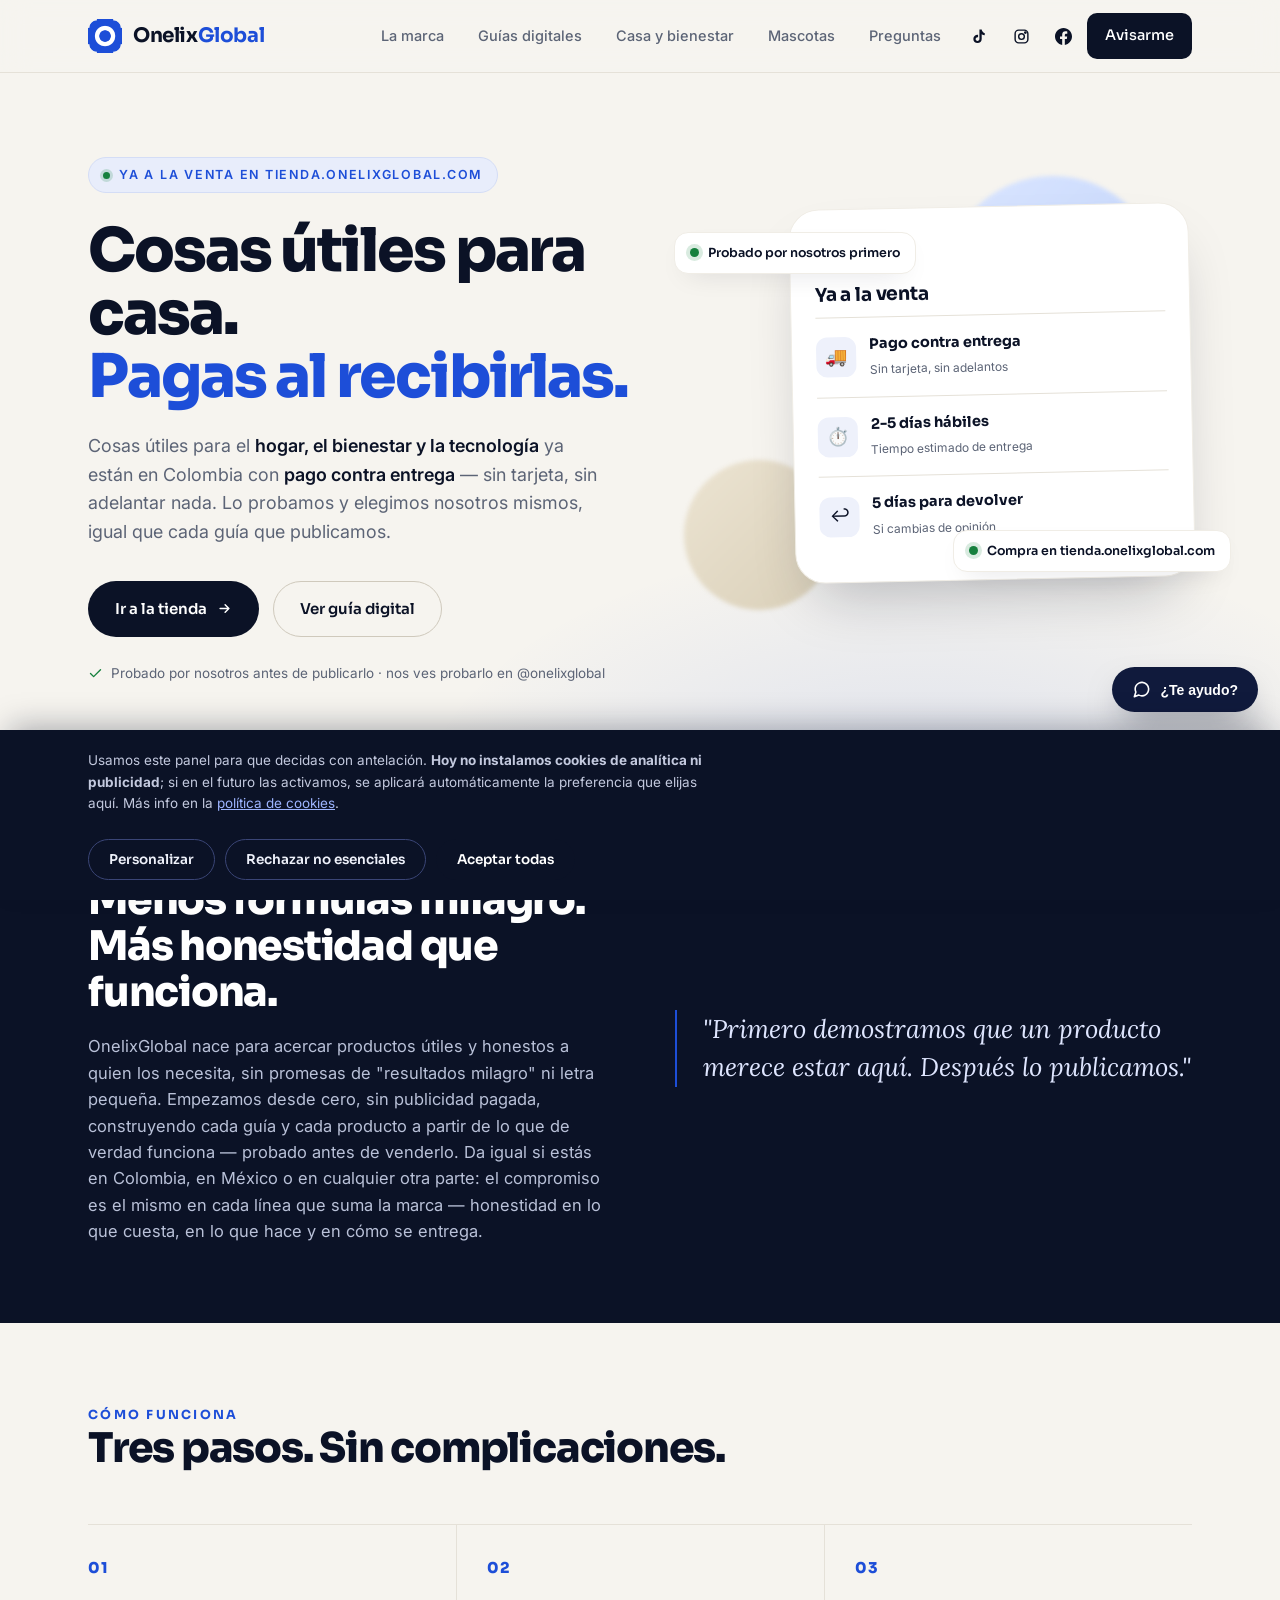
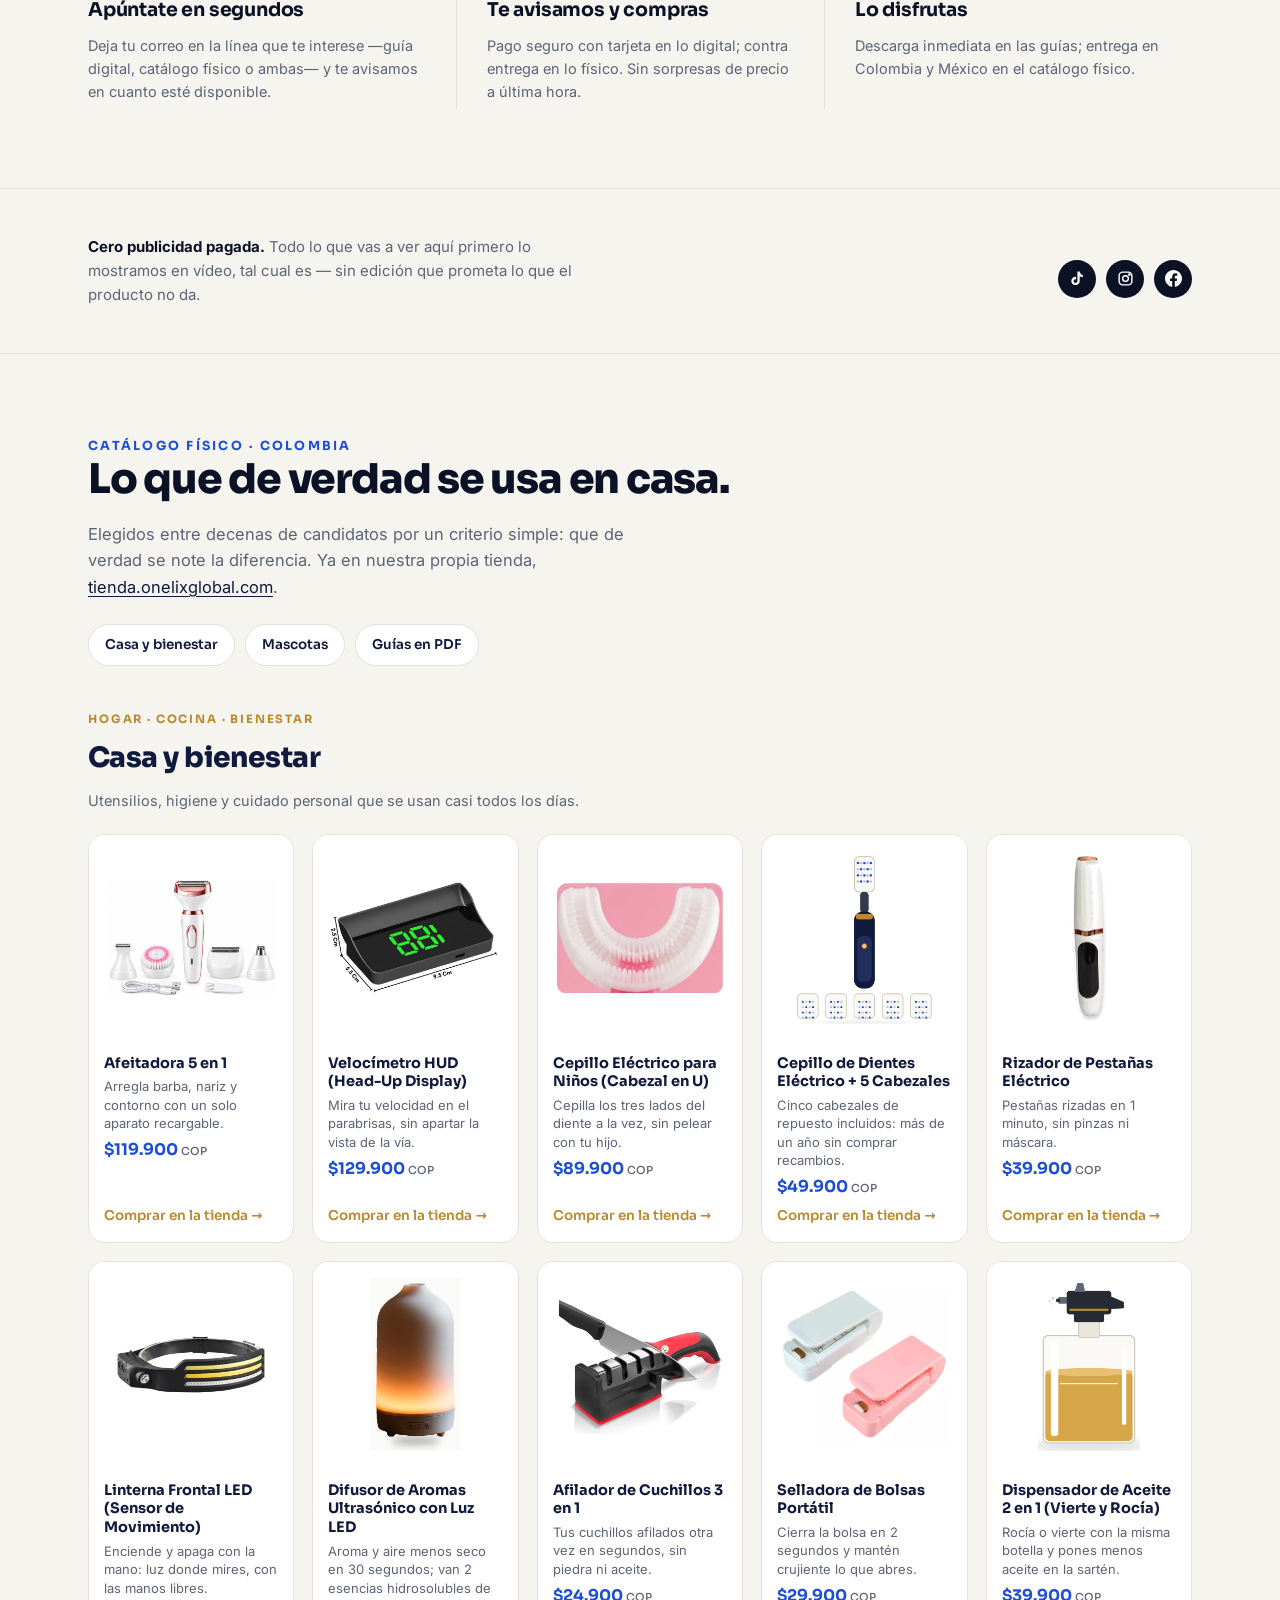
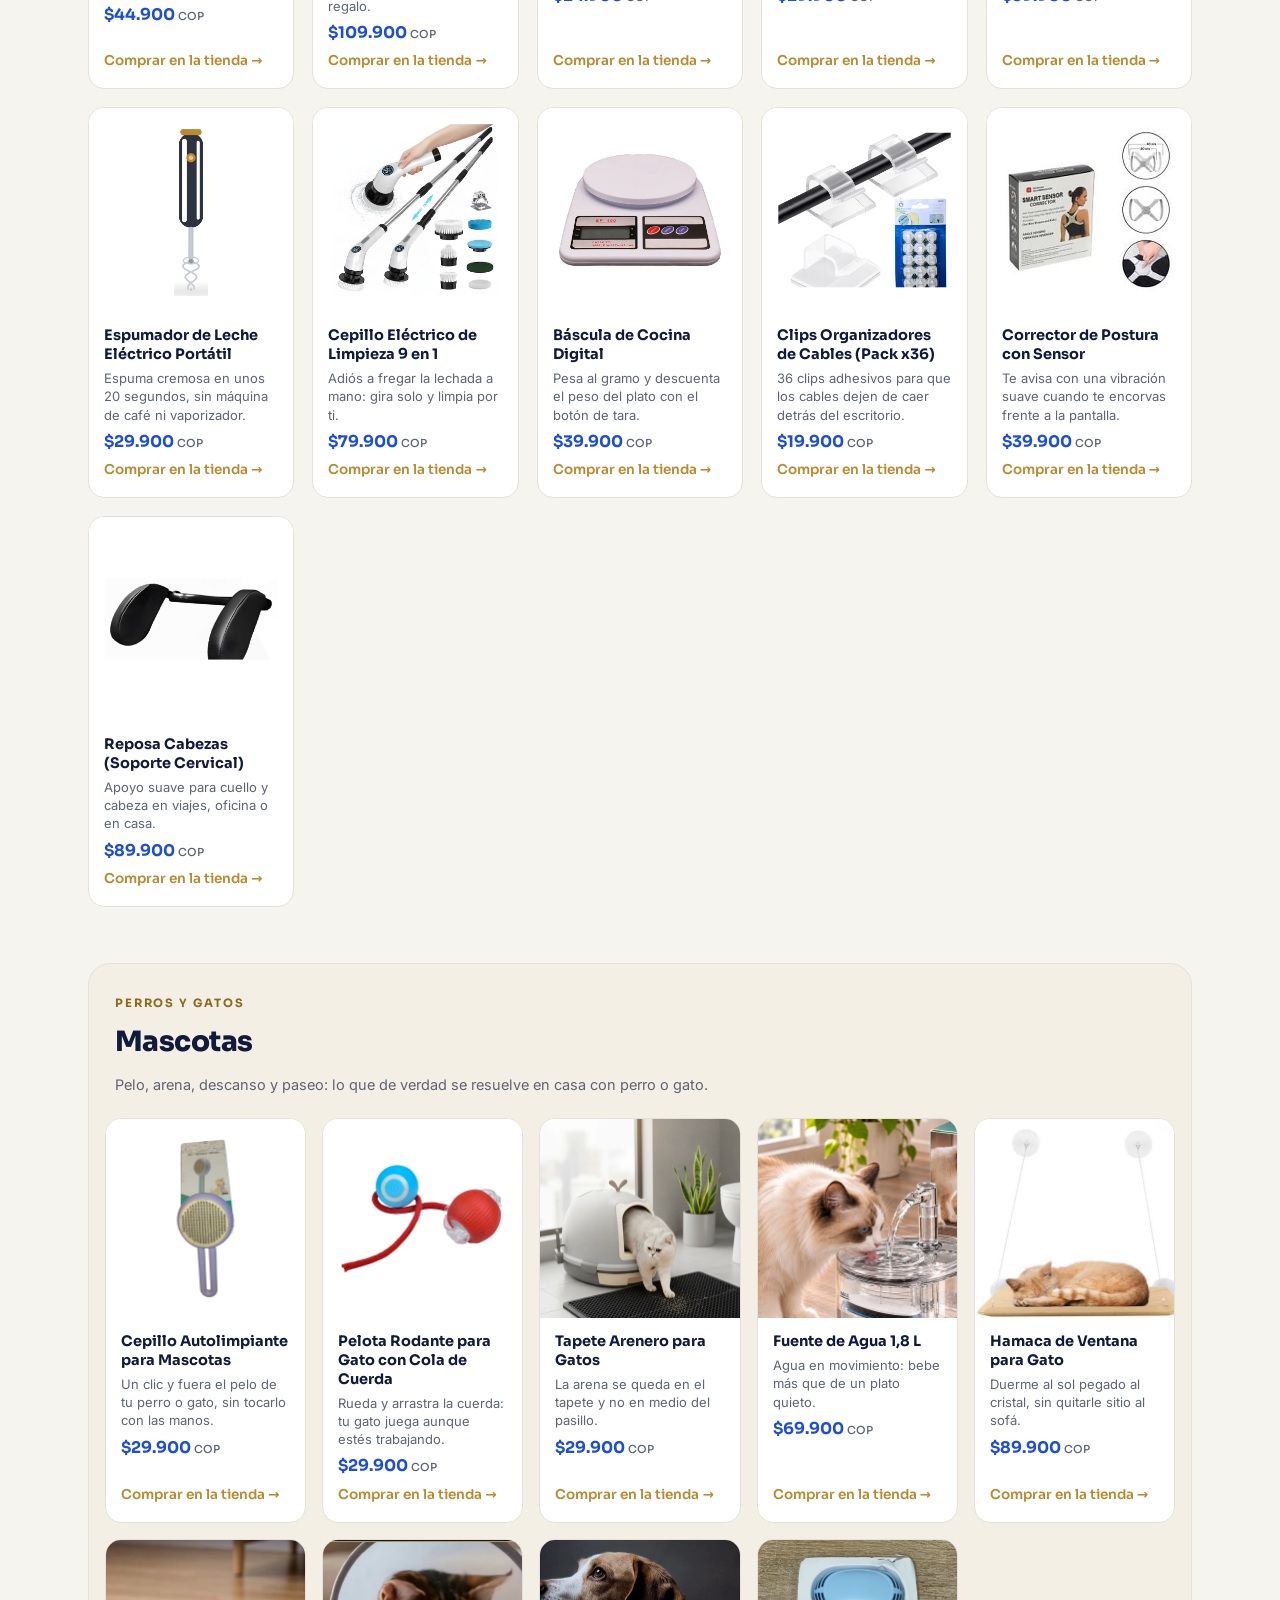
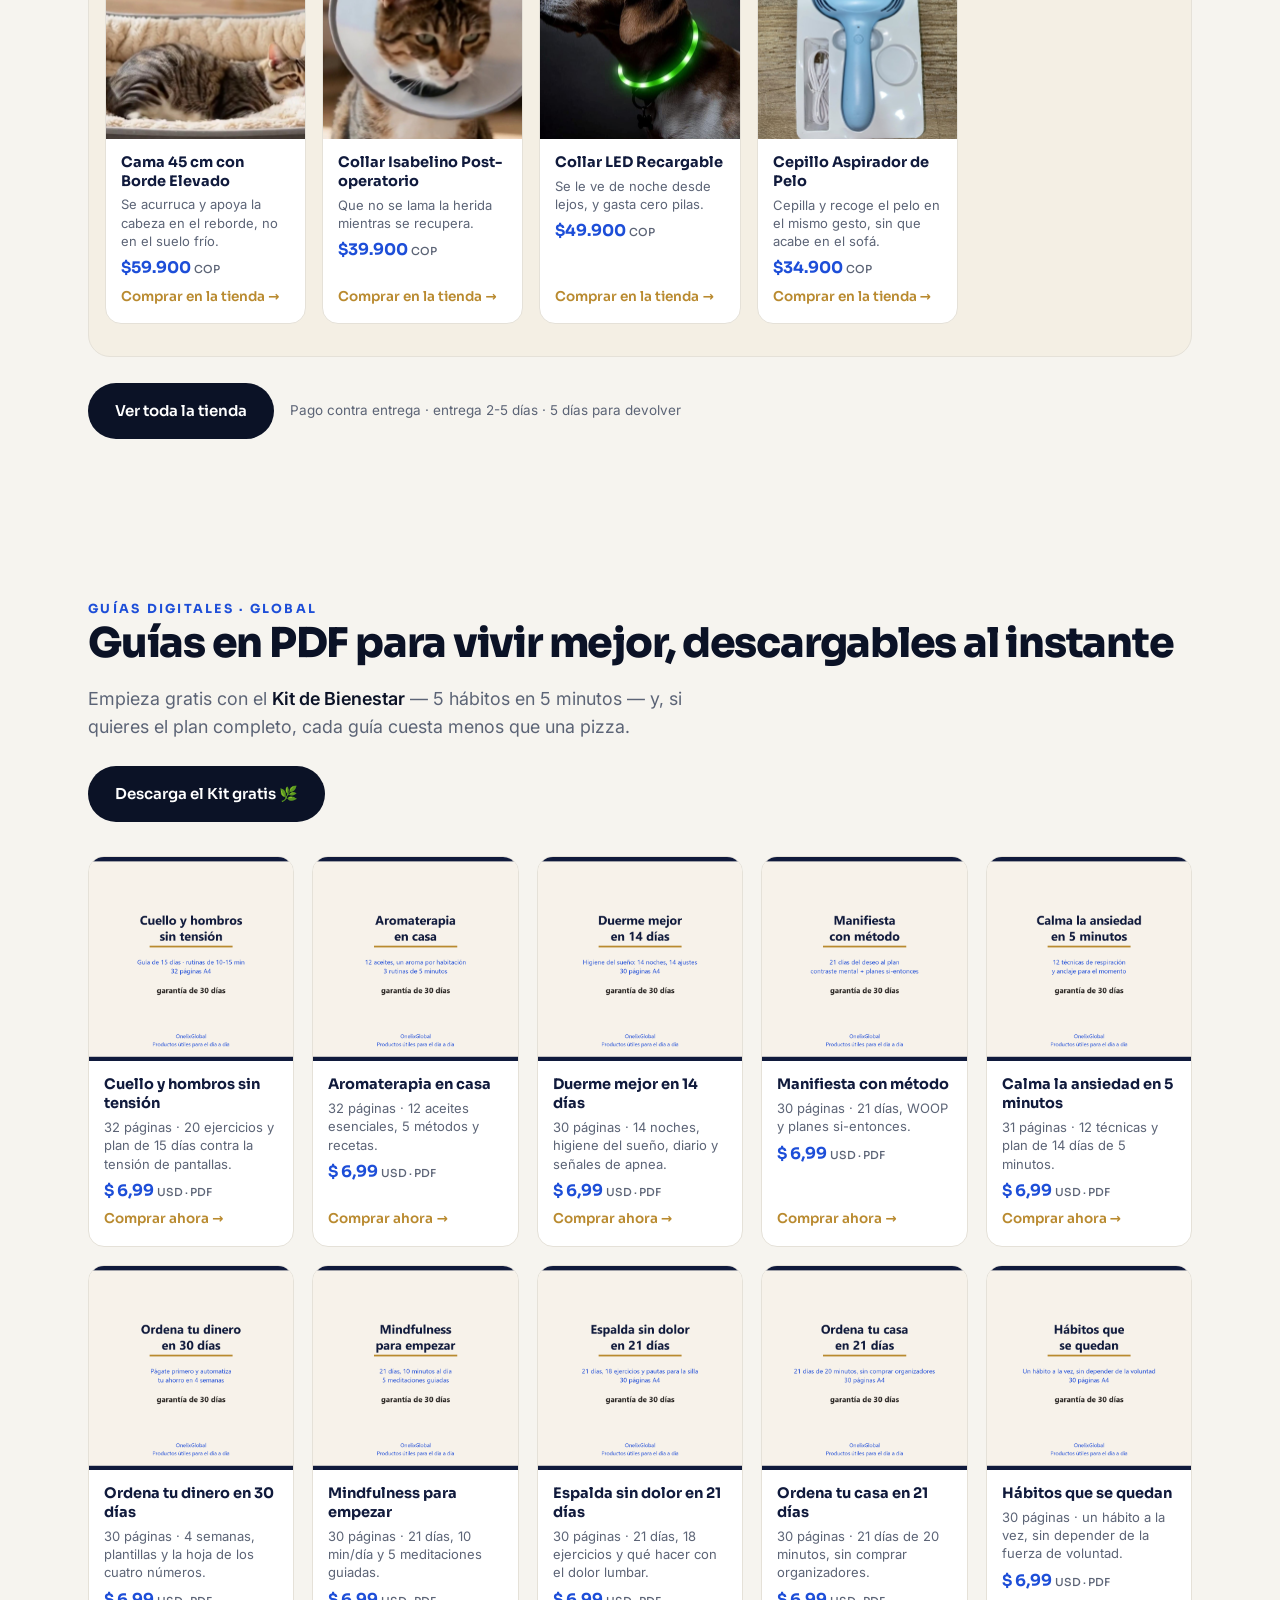
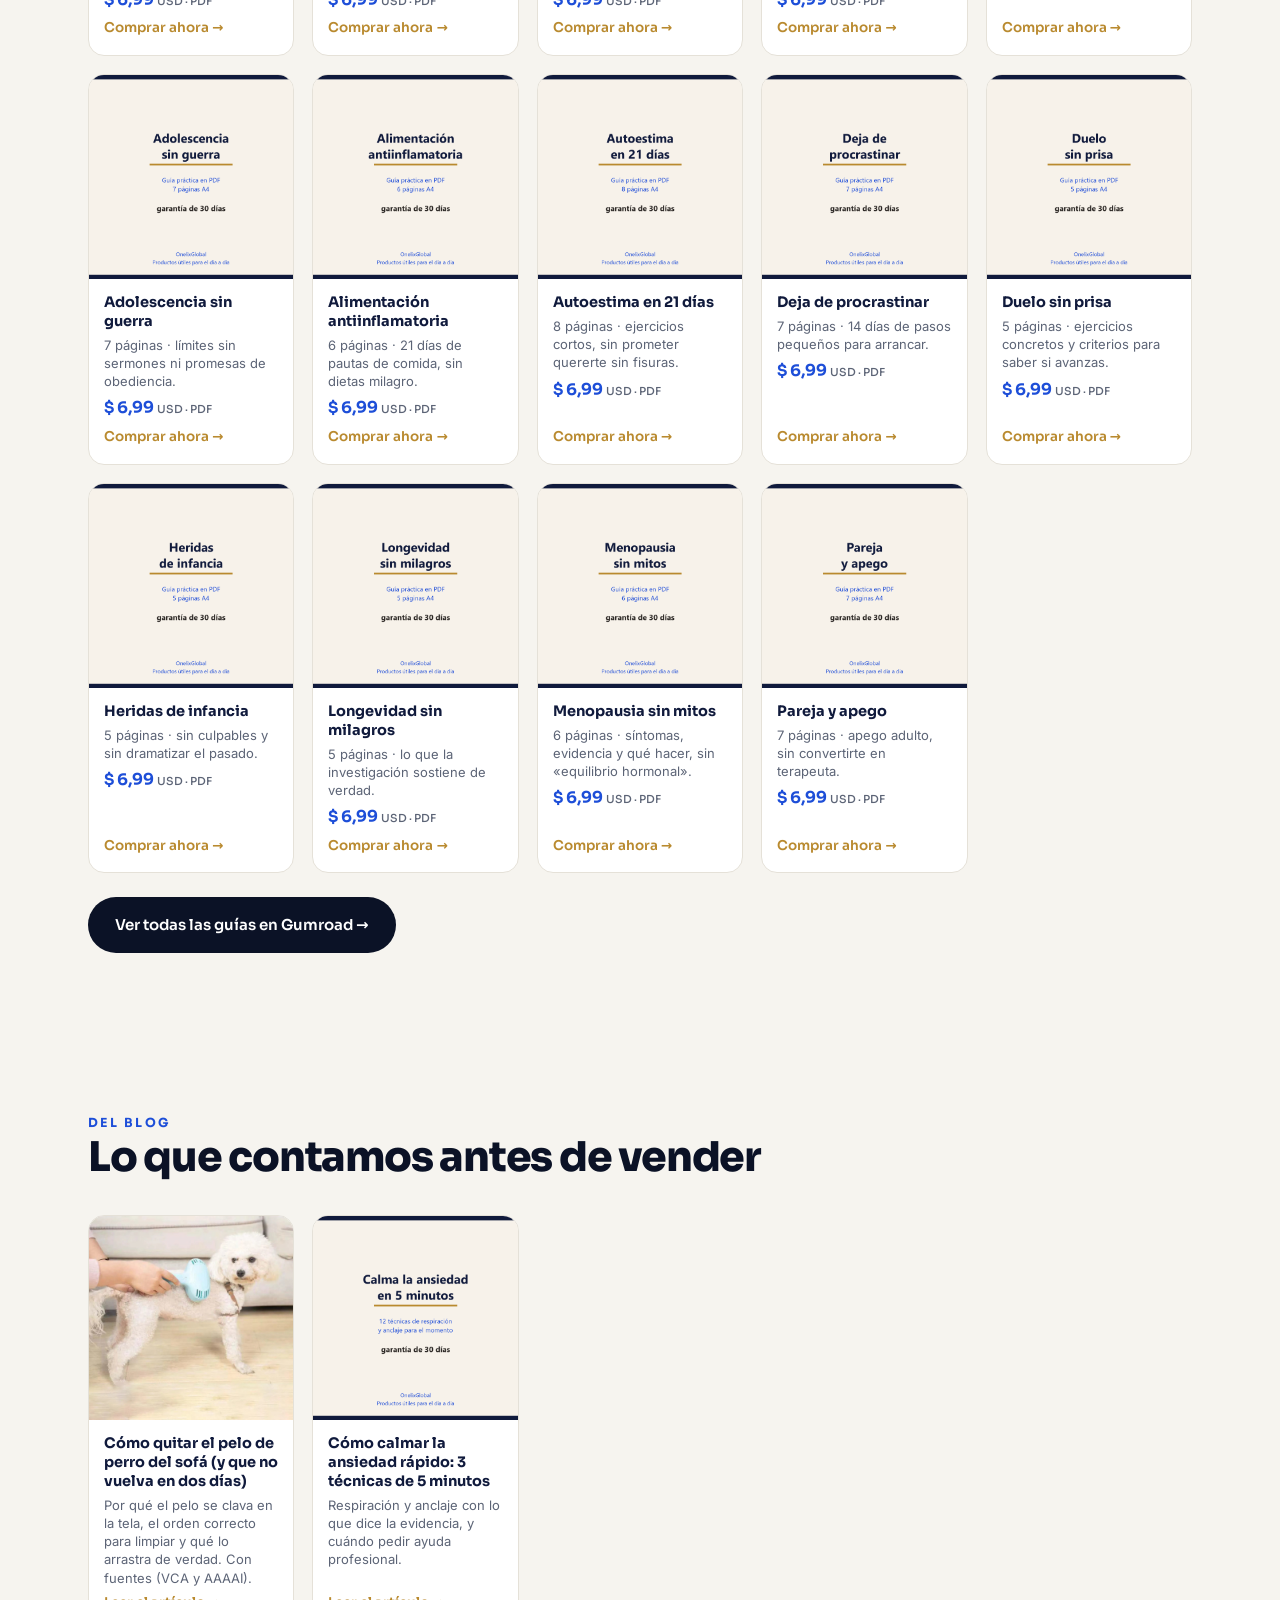
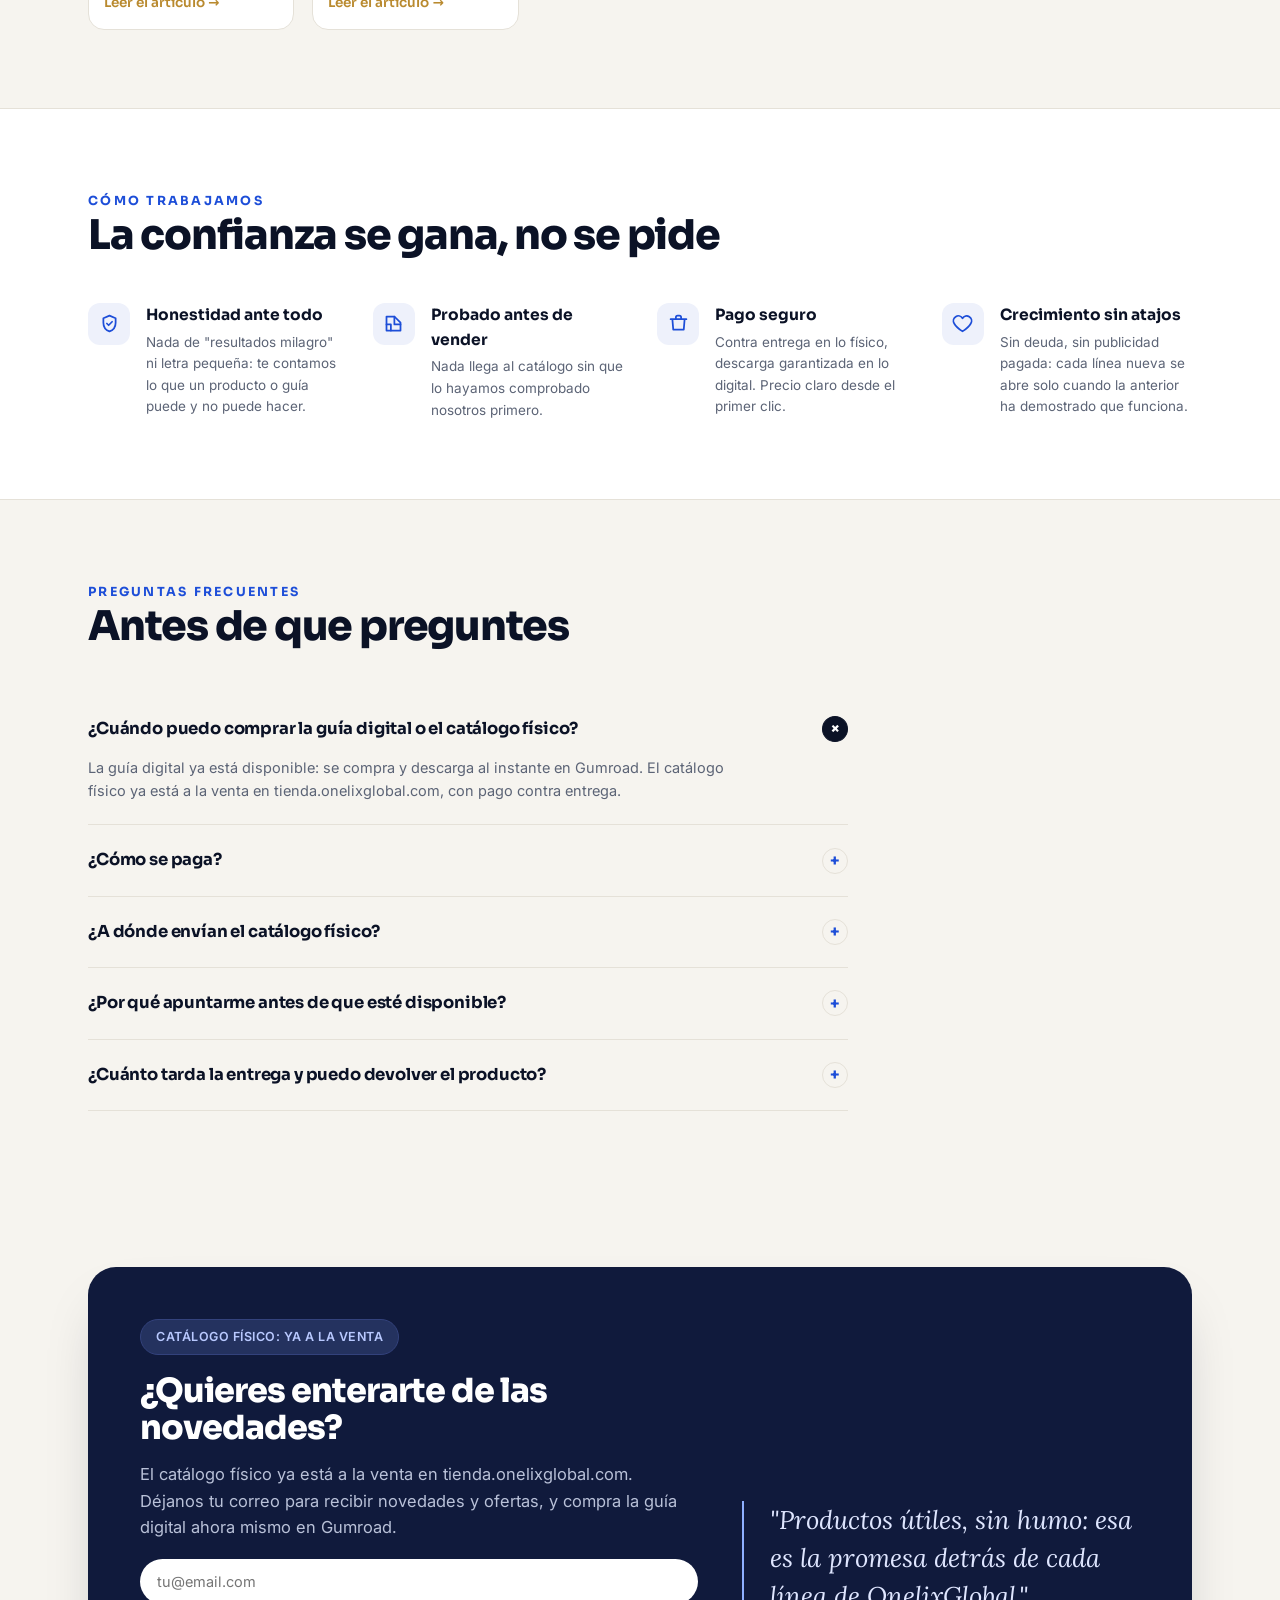
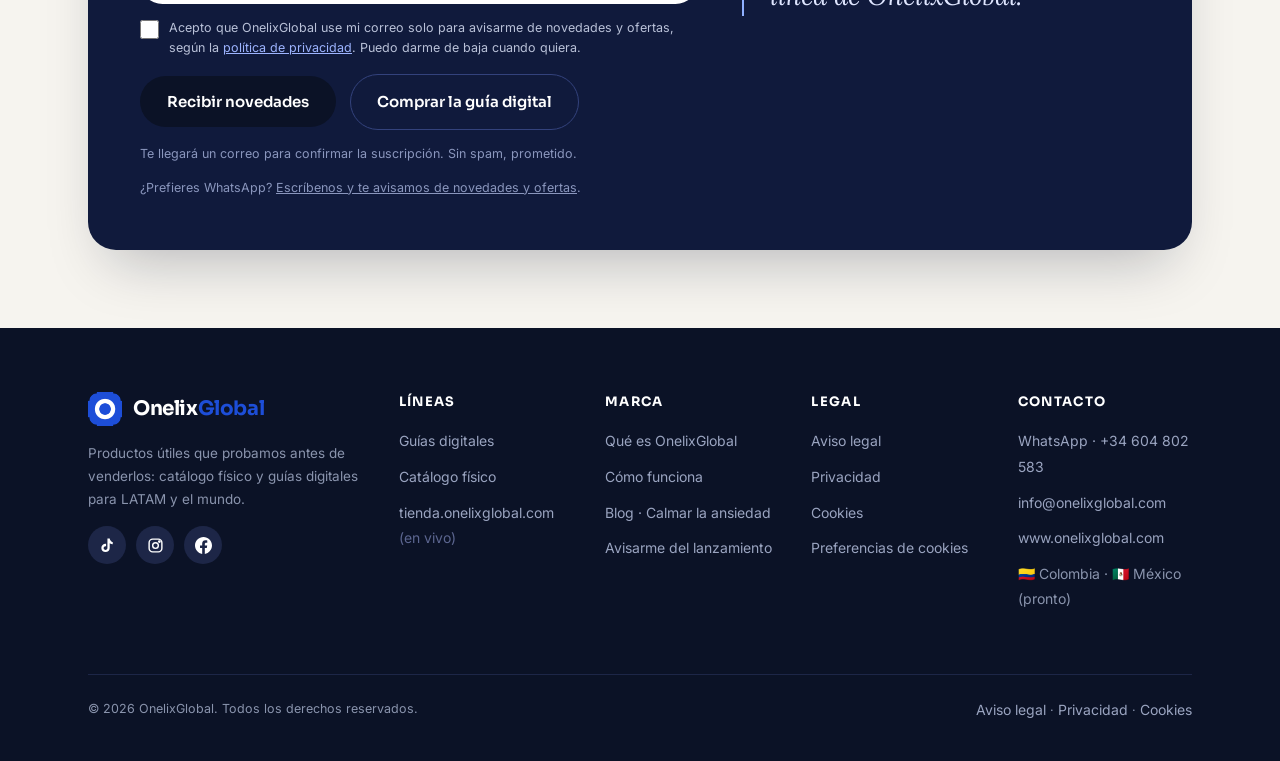
==== commit 13c1db86: "Portada: separar las tres lineas (casa y bienestar / mascotas / guias PDF) - chips de navegacion con" ====
--- a/index.html
+++ b/index.html
@@ -129,7 +129,8 @@
     <nav class="nav-links">
       <a href="#marca">La marca</a>
       <a href="#digital">Guías digitales</a>
-      <a href="#fisico">Catálogo físico</a>
+      <a href="#casa">Casa y bienestar</a>
+      <a href="#mascotas">Mascotas</a>
       <a href="#faq">Preguntas</a>
       <a class="nav-social" href="https://www.tiktok.com/@onelixglobaloficial" target="_blank" rel="noopener" aria-label="OnelixGlobal en TikTok"><svg viewBox="0 0 24 24" fill="currentColor"><path d="M16.6 5.2c-.9-.8-1.4-1.9-1.5-3.2h-3.2v13.6c0 1.5-1.2 2.7-2.7 2.7s-2.7-1.2-2.7-2.7 1.2-2.7 2.7-2.7c.3 0 .6 0 .8.1V9.6c-.3 0-.5-.1-.8-.1-3.2 0-5.9 2.6-5.9 5.9s2.6 5.9 5.9 5.9 5.9-2.6 5.9-5.9V8.7c1.2.9 2.7 1.4 4.3 1.4V6.9c-1 0-1.9-.3-2.8-1.7z"/></svg></a>
       <a class="nav-social" href="https://www.instagram.com/onelixglobal/" target="_blank" rel="noopener" aria-label="OnelixGlobal en Instagram"><svg viewBox="0 0 24 24" fill="none" stroke="currentColor" stroke-width="2"><rect x="3" y="3" width="18" height="18" rx="5"/><circle cx="12" cy="12" r="4"/><circle cx="17.5" cy="6.5" r="1"/></svg></a>
@@ -226,8 +227,19 @@
     <h2>Lo que de verdad se usa en casa.</h2>
     <p class="bajada">Elegidos entre decenas de candidatos por un criterio simple: que de verdad se note la diferencia. Ya en nuestra propia tienda, <a href="https://tienda.onelixglobal.com" target="_blank" rel="noopener" style="color:#101a3c;text-decoration:underline;text-underline-offset:3px">tienda.onelixglobal.com</a>.</p>
 
-<div class="productos-grid">
-
+<nav class="lineas-nav" aria-label="Líneas del catálogo">
+      <a href="#casa">Casa y bienestar</a>
+      <a href="#mascotas">Mascotas</a>
+      <a href="#digital">Guías en PDF</a>
+    </nav>
+
+    <div class="bloque" id="casa">
+      <div class="bloque-head">
+        <span class="bloque-kicker">Hogar · cocina · bienestar</span>
+        <h3>Casa y bienestar</h3>
+        <p class="bloque-nota">Utensilios, higiene y cuidado personal que se usan casi todos los días.</p>
+      </div>
+      <div class="productos-grid">
 <a class="producto-card" href="https://tienda.onelixglobal.com/productos/afeitadora-5-en-1/" target="_blank" rel="noopener">
   <img src="img/productos/tarjeta_afeitadora-5-en-1.jpg" alt="Afeitadora 5 en 1 — $119.900 COP, pago contra entrega" width="800" height="800" loading="lazy">
   <div class="pc-body">
@@ -246,7 +258,6 @@
     <span class="pc-cta">Comprar en la tienda →</span>
   </div>
 </a>
-
 <a class="producto-card" href="https://tienda.onelixglobal.com/productos/cepillo-electrico-infantil-u/" target="_blank" rel="noopener">
   <img src="img/productos/tarjeta_cepillo-electrico-infantil-u.jpg" alt="Cepillo Eléctrico para Niños (Cabezal en U) — $89.900 COP, pago contra entrega" width="800" height="800" loading="lazy">
   <div class="pc-body">
@@ -274,7 +285,6 @@
     <span class="pc-cta">Comprar en la tienda →</span>
   </div>
 </a>
-
 <a class="producto-card" href="https://tienda.onelixglobal.com/productos/linterna-frontal-led/" target="_blank" rel="noopener">
   <img src="img/productos/tarjeta_linterna-frontal-led.jpg" alt="Linterna Frontal LED (Sensor de Movimiento) — $44.900 COP, pago contra entrega" width="800" height="800" loading="lazy">
   <div class="pc-body">
@@ -329,7 +339,6 @@
     <span class="pc-cta">Comprar en la tienda →</span>
   </div>
 </a>
-
 <a class="producto-card" href="https://tienda.onelixglobal.com/productos/cepillo-limpieza-9-en-1/" target="_blank" rel="noopener">
   <img src="img/productos/tarjeta_cepillo-limpieza-9-en-1.jpg" alt="Cepillo Eléctrico de Limpieza 9 en 1 — $79.900 COP, pago contra entrega" width="800" height="800" loading="lazy">
   <div class="pc-body">
@@ -339,6 +348,52 @@
     <span class="pc-cta">Comprar en la tienda →</span>
   </div>
 </a>
+<a class="producto-card" href="https://tienda.onelixglobal.com/productos/bascula-cocina-digital/" target="_blank" rel="noopener">
+  <img src="img/productos/tarjeta_bascula-cocina-digital.jpg" alt="Báscula de Cocina Digital — $39.900 COP, pago contra entrega" width="800" height="800" loading="lazy">
+  <div class="pc-body">
+    <h3>Báscula de Cocina Digital</h3>
+    <p class="pc-reclamo">Pesa al gramo y descuenta el peso del plato con el botón de tara.</p>
+    <span class="pc-precio">$39.900 <small>COP</small></span>
+    <span class="pc-cta">Comprar en la tienda →</span>
+  </div>
+</a>
+<a class="producto-card" href="https://tienda.onelixglobal.com/productos/clips-organizador-cables/" target="_blank" rel="noopener">
+  <img src="img/productos/tarjeta_clips-organizador-cables.jpg" alt="Clips Organizadores de Cables (Pack x36) — $19.900 COP, pago contra entrega" width="800" height="800" loading="lazy">
+  <div class="pc-body">
+    <h3>Clips Organizadores de Cables (Pack x36)</h3>
+    <p class="pc-reclamo">36 clips adhesivos para que los cables dejen de caer detrás del escritorio.</p>
+    <span class="pc-precio">$19.900 <small>COP</small></span>
+    <span class="pc-cta">Comprar en la tienda →</span>
+  </div>
+</a>
+<a class="producto-card" href="https://tienda.onelixglobal.com/productos/corrector-postura-sensor/" target="_blank" rel="noopener">
+  <img src="img/productos/tarjeta_corrector-postura-sensor.jpg" alt="Corrector de Postura con Sensor — $39.900 COP, pago contra entrega" width="800" height="800" loading="lazy">
+  <div class="pc-body">
+    <h3>Corrector de Postura con Sensor</h3>
+    <p class="pc-reclamo">Te avisa con una vibración suave cuando te encorvas frente a la pantalla.</p>
+    <span class="pc-precio">$39.900 <small>COP</small></span>
+    <span class="pc-cta">Comprar en la tienda →</span>
+  </div>
+</a>
+<a class="producto-card" href="https://tienda.onelixglobal.com/productos/reposa-cabezas-cervical/" target="_blank" rel="noopener">
+  <img src="img/productos/tarjeta_reposa-cabezas-cervical.jpg" alt="Reposa Cabezas (Soporte Cervical) — $89.900 COP, pago contra entrega" width="800" height="800" loading="lazy">
+  <div class="pc-body">
+    <h3>Reposa Cabezas (Soporte Cervical)</h3>
+    <p class="pc-reclamo">Apoyo suave para cuello y cabeza en viajes, oficina o en casa.</p>
+    <span class="pc-precio">$89.900 <small>COP</small></span>
+    <span class="pc-cta">Comprar en la tienda →</span>
+  </div>
+</a>
+      </div>
+    </div>
+
+    <div class="bloque bloque-mascotas" id="mascotas">
+      <div class="bloque-head">
+        <span class="bloque-kicker">Perros y gatos</span>
+        <h3>Mascotas</h3>
+        <p class="bloque-nota">Pelo, arena, descanso y paseo: lo que de verdad se resuelve en casa con perro o gato.</p>
+      </div>
+      <div class="productos-grid">
 <a class="producto-card" href="https://tienda.onelixglobal.com/productos/cepillo-mascotas-autolimpiante/" target="_blank" rel="noopener">
   <img src="img/productos/tarjeta_cepillo-mascotas-autolimpiante.jpg" alt="Cepillo Autolimpiante para Mascotas — $29.900 COP, pago contra entrega" width="800" height="800" loading="lazy">
   <div class="pc-body">
@@ -375,42 +430,6 @@
     <span class="pc-cta">Comprar en la tienda →</span>
   </div>
 </a>
-<a class="producto-card" href="https://tienda.onelixglobal.com/productos/bascula-cocina-digital/" target="_blank" rel="noopener">
-  <img src="img/productos/tarjeta_bascula-cocina-digital.jpg" alt="Báscula de Cocina Digital — $39.900 COP, pago contra entrega" width="800" height="800" loading="lazy">
-  <div class="pc-body">
-    <h3>Báscula de Cocina Digital</h3>
-    <p class="pc-reclamo">Pesa al gramo y descuenta el peso del plato con el botón de tara.</p>
-    <span class="pc-precio">$39.900 <small>COP</small></span>
-    <span class="pc-cta">Comprar en la tienda →</span>
-  </div>
-</a>
-<a class="producto-card" href="https://tienda.onelixglobal.com/productos/clips-organizador-cables/" target="_blank" rel="noopener">
-  <img src="img/productos/tarjeta_clips-organizador-cables.jpg" alt="Clips Organizadores de Cables (Pack x36) — $19.900 COP, pago contra entrega" width="800" height="800" loading="lazy">
-  <div class="pc-body">
-    <h3>Clips Organizadores de Cables (Pack x36)</h3>
-    <p class="pc-reclamo">36 clips adhesivos para que los cables dejen de caer detrás del escritorio.</p>
-    <span class="pc-precio">$19.900 <small>COP</small></span>
-    <span class="pc-cta">Comprar en la tienda →</span>
-  </div>
-</a>
-<a class="producto-card" href="https://tienda.onelixglobal.com/productos/corrector-postura-sensor/" target="_blank" rel="noopener">
-  <img src="img/productos/tarjeta_corrector-postura-sensor.jpg" alt="Corrector de Postura con Sensor — $39.900 COP, pago contra entrega" width="800" height="800" loading="lazy">
-  <div class="pc-body">
-    <h3>Corrector de Postura con Sensor</h3>
-    <p class="pc-reclamo">Te avisa con una vibración suave cuando te encorvas frente a la pantalla.</p>
-    <span class="pc-precio">$39.900 <small>COP</small></span>
-    <span class="pc-cta">Comprar en la tienda →</span>
-  </div>
-</a>
-<a class="producto-card" href="https://tienda.onelixglobal.com/productos/reposa-cabezas-cervical/" target="_blank" rel="noopener">
-  <img src="img/productos/tarjeta_reposa-cabezas-cervical.jpg" alt="Reposa Cabezas (Soporte Cervical) — $89.900 COP, pago contra entrega" width="800" height="800" loading="lazy">
-  <div class="pc-body">
-    <h3>Reposa Cabezas (Soporte Cervical)</h3>
-    <p class="pc-reclamo">Apoyo suave para cuello y cabeza en viajes, oficina o en casa.</p>
-    <span class="pc-precio">$89.900 <small>COP</small></span>
-    <span class="pc-cta">Comprar en la tienda →</span>
-  </div>
-</a>
 <a class="producto-card" href="https://tienda.onelixglobal.com/productos/hamaca-gato-ventana/" target="_blank" rel="noopener">
   <img src="img/productos/tarjeta_hamaca-gato-ventana.jpg" alt="Hamaca de Ventana para Gato — $89.900 COP, pago contra entrega" width="800" height="800" loading="lazy">
   <div class="pc-body">
@@ -456,7 +475,9 @@
     <span class="pc-cta">Comprar en la tienda →</span>
   </div>
 </a>
-</div>
+      </div>
+    </div>
+
     <div class="ver-tienda">
       <a class="btn btn-solid" href="https://tienda.onelixglobal.com" target="_blank" rel="noopener">Ver toda la tienda</a>
       <span class="ver-tienda-note">Pago contra entrega · entrega 2-5 días · 5 días para devolver</span>
@@ -465,8 +486,8 @@
   </div>
 </section>
 
-<!-- GUÍAS DIGITALES: segunda línea, más compacta -->
-<section>
+<!-- GUÍAS DIGITALES: tercera línea, descarga inmediata -->
+<section id="digital">
   <div class="wrap">
     <span class="kicker">Guías digitales · Global</span>
     <h2>Guías en PDF para vivir mejor, descargables al instante</h2>
@@ -475,7 +496,7 @@
       <a class="btn btn-solid" href="https://74a0-info.systeme.io/a38386b1" target="_blank" rel="noopener">Descarga el Kit gratis 🌿</a>
     </div>
 
-    <div class="productos-grid" id="digital">
+    <div class="productos-grid">
       <a class="producto-card" href="https://onelixglobal.gumroad.com/l/cuello-hombros-sin-tension" target="_blank" rel="noopener">
         <img src="img/digital/cuello_hombros.png" alt="Portada de la guía Cuello y hombros sin tensión" loading="lazy">
         <div class="pc-body">
--- a/styles.css
+++ b/styles.css
@@ -333,6 +333,27 @@
 .producto-card .pc-reclamo{font-size:13px;color:var(--muted);line-height:1.4;margin:0}
 .producto-card .pc-precio small{font-weight:500;font-size:11px;color:var(--muted)}
 .producto-card .pc-cta{margin-top:auto;font-family:var(--sora);font-weight:600;font-size:13.5px;color:var(--gold)}
+/* ---------- líneas del catálogo: casa/bienestar · mascotas · PDF ---------- */
+.lineas-nav{display:flex;gap:10px;flex-wrap:wrap;margin-top:24px}
+.lineas-nav a{display:inline-flex;align-items:center;padding:9px 16px;border:1px solid var(--line);border-radius:999px;
+  background:#fff;font-family:var(--sora);font-size:13.5px;font-weight:600;color:var(--navy);text-decoration:none;transition:.18s}
+.lineas-nav a:hover{border-color:var(--gold);color:var(--ink)}
+.bloque{margin-top:44px;scroll-margin-top:96px}
+#fisico,#digital,#casa,#mascotas{scroll-margin-top:96px}
+.bloque-head{max-width:620px}
+.bloque-kicker{display:block;font-family:var(--sora);font-size:11.5px;font-weight:700;letter-spacing:.16em;
+  text-transform:uppercase;color:var(--gold);margin-bottom:8px}
+.bloque-head h3{font-family:var(--sora);font-weight:800;letter-spacing:-.02em;font-size:clamp(22px,2.2vw,28px);color:var(--navy);margin:0 0 8px}
+.bloque-nota{font-size:14.5px;color:var(--muted);margin:0}
+.bloque .productos-grid{margin-top:22px}
+.bloque-mascotas{margin-top:56px;background:#F4EFE4;border:1px solid var(--line);border-radius:22px;padding:30px 16px 32px}
+.bloque-mascotas .productos-grid{gap:16px}
+.bloque-mascotas .bloque-head{padding:0 10px}
+.bloque-mascotas .bloque-kicker{color:#8a6a1f}
+@media(max-width:560px){
+  .bloque-mascotas{padding:20px 10px 22px;border-radius:16px}
+  .lineas-nav a{font-size:12.5px;padding:8px 13px}
+}
 .ver-tienda{margin-top:26px;display:flex;align-items:center;gap:16px;flex-wrap:wrap}
 /* móvil: la parrilla se mantiene en dos columnas y con el mismo formato */
 @media(max-width:560px){
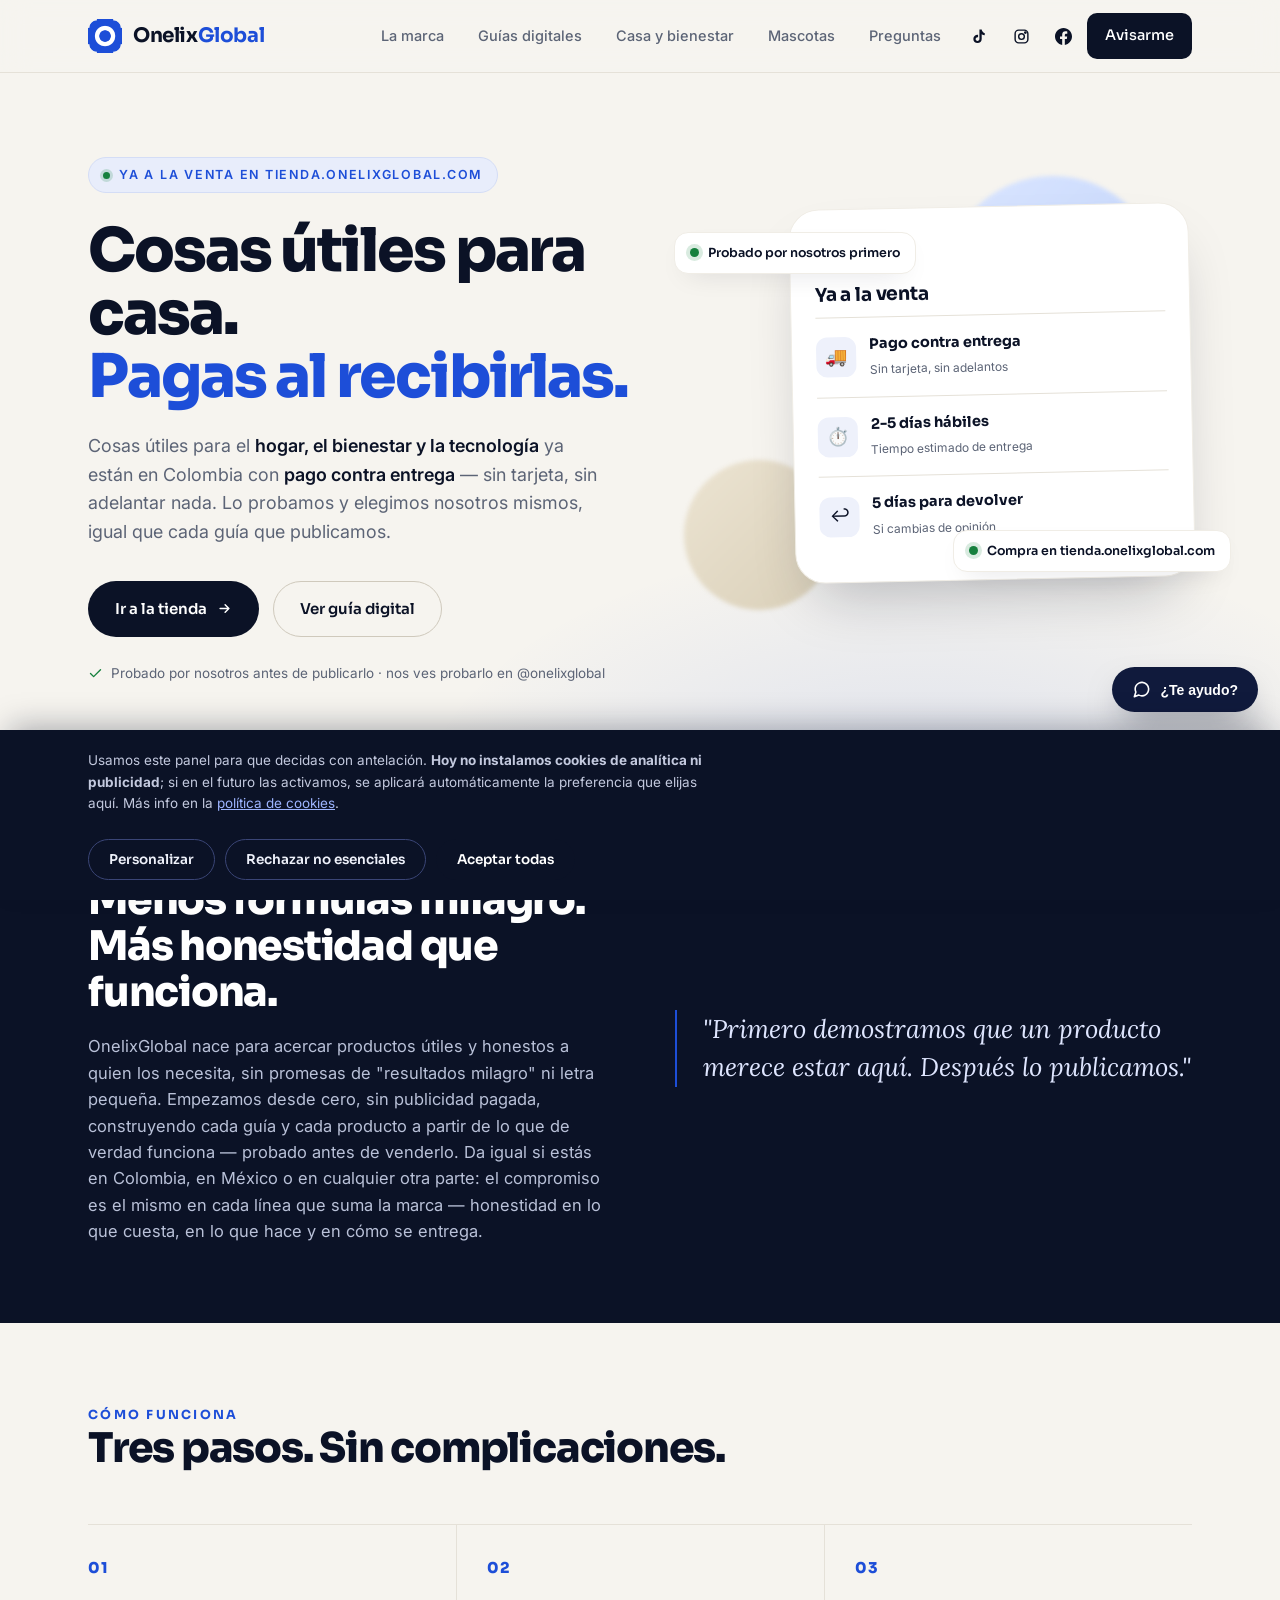
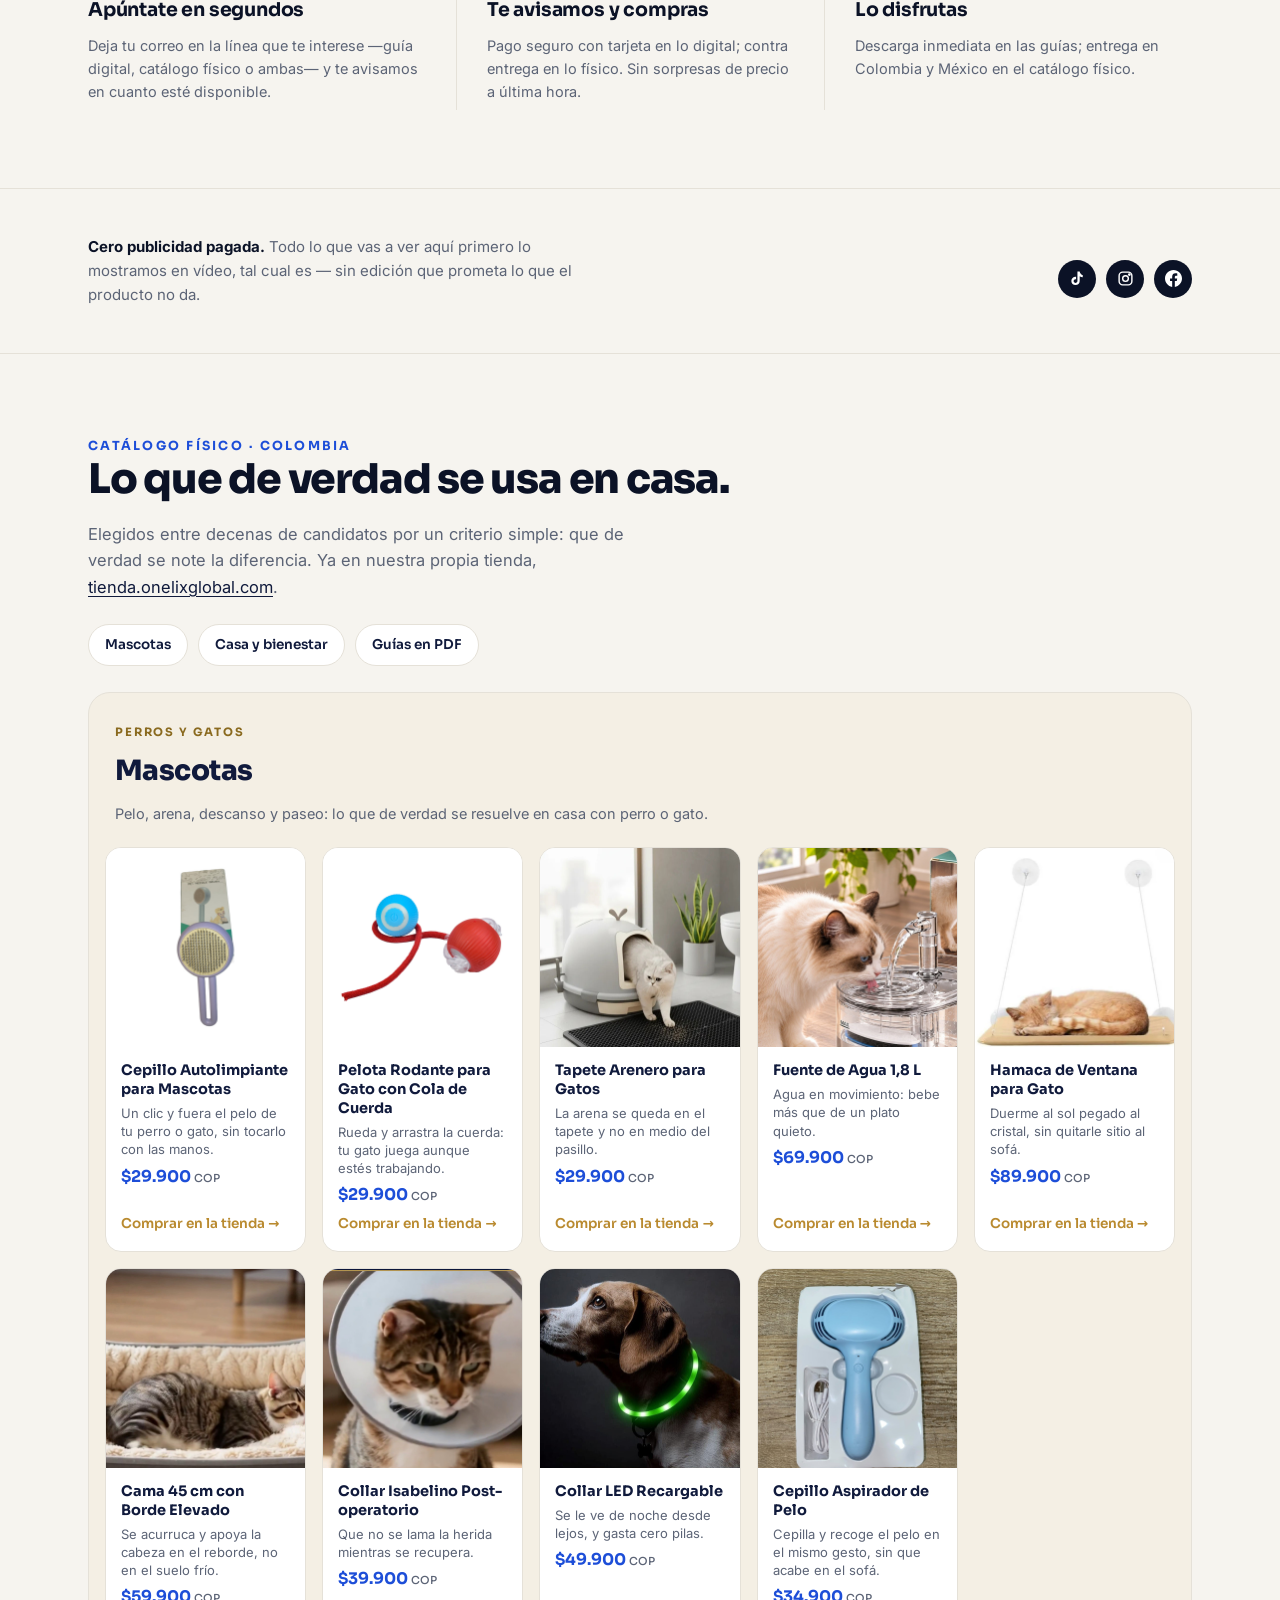
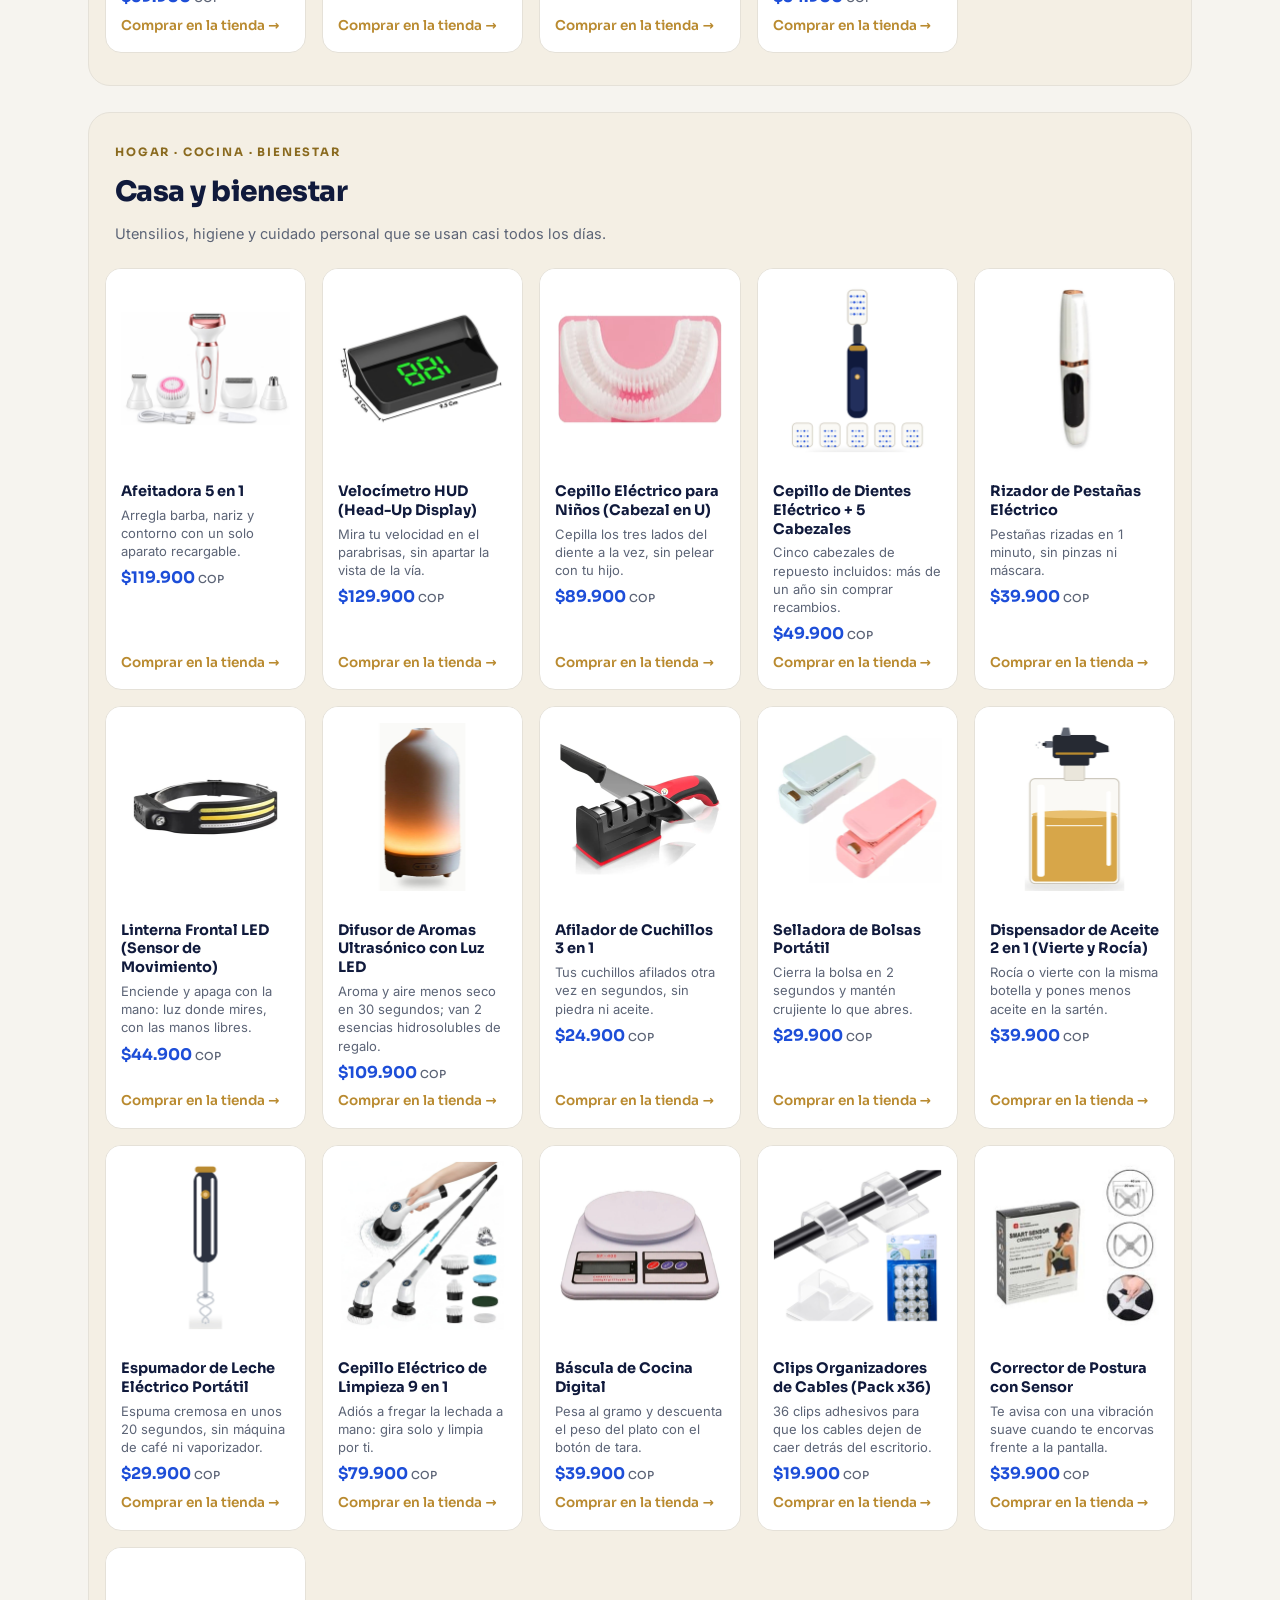
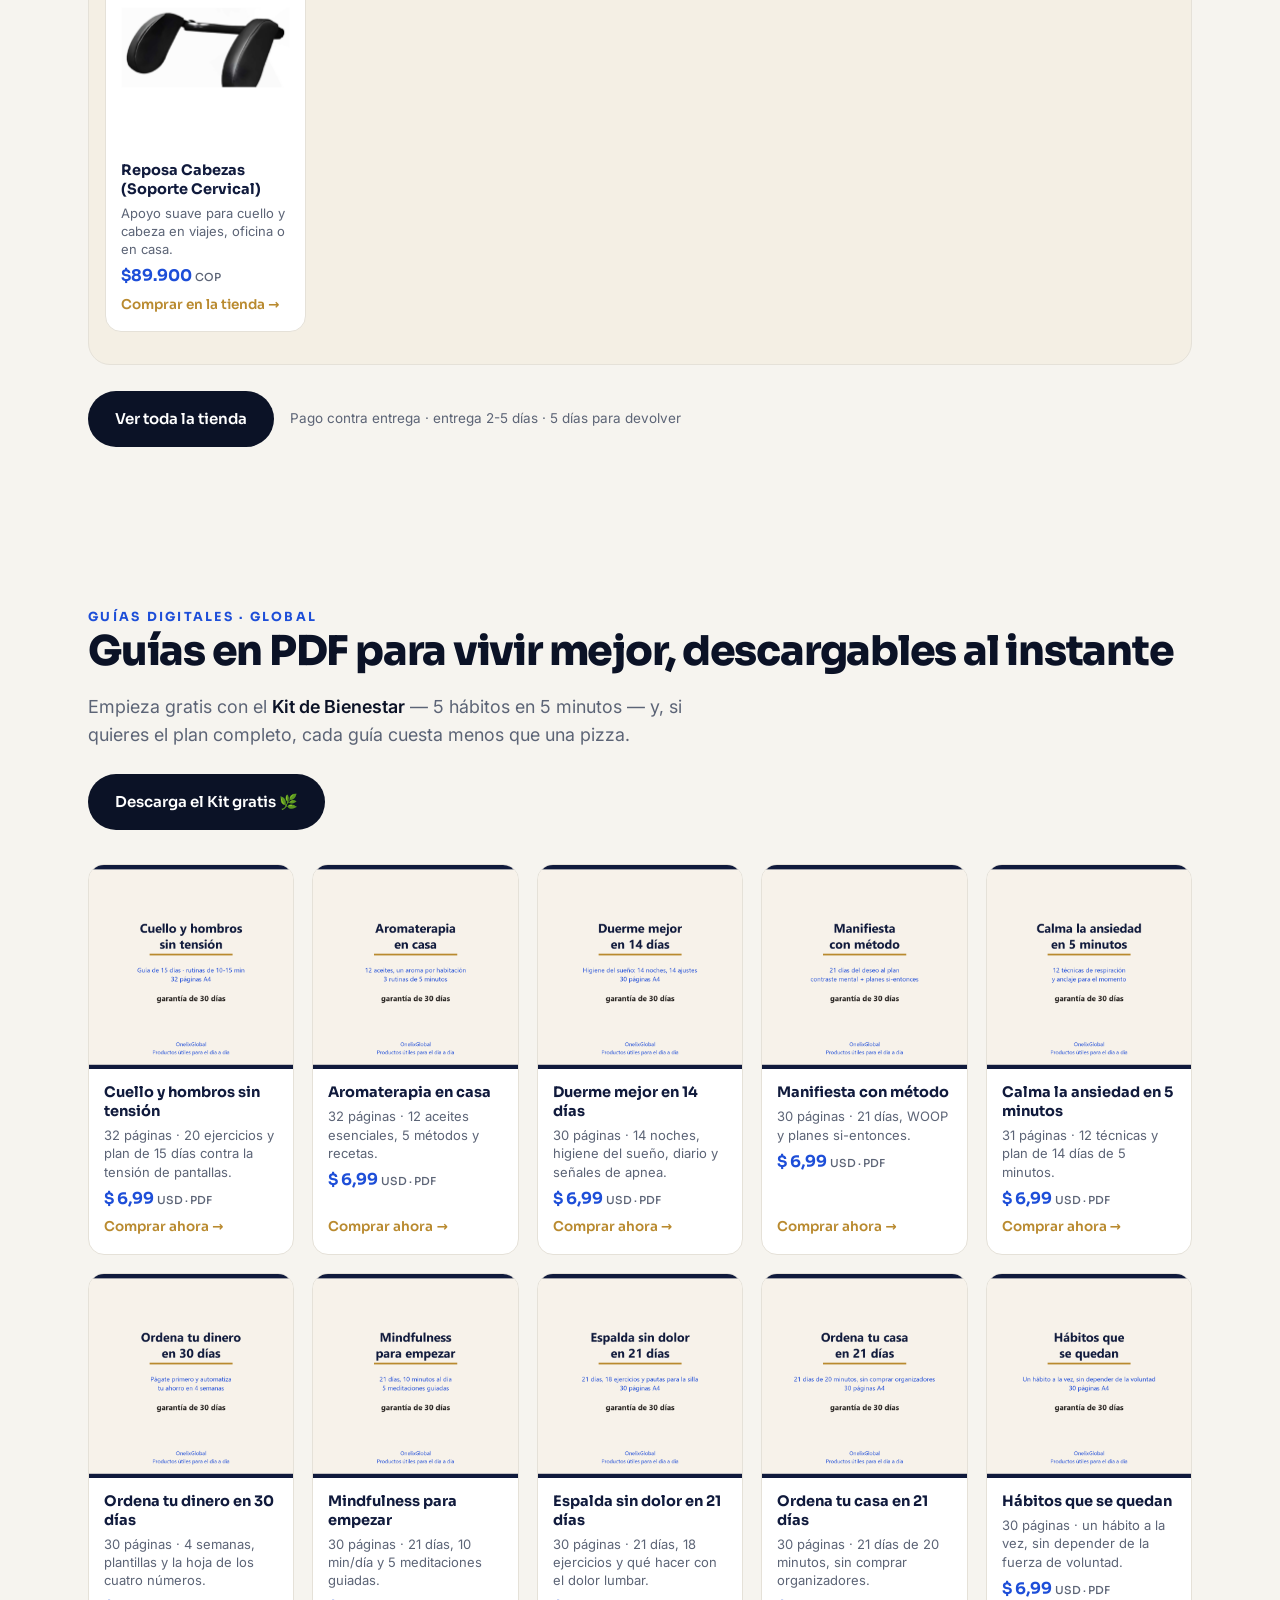
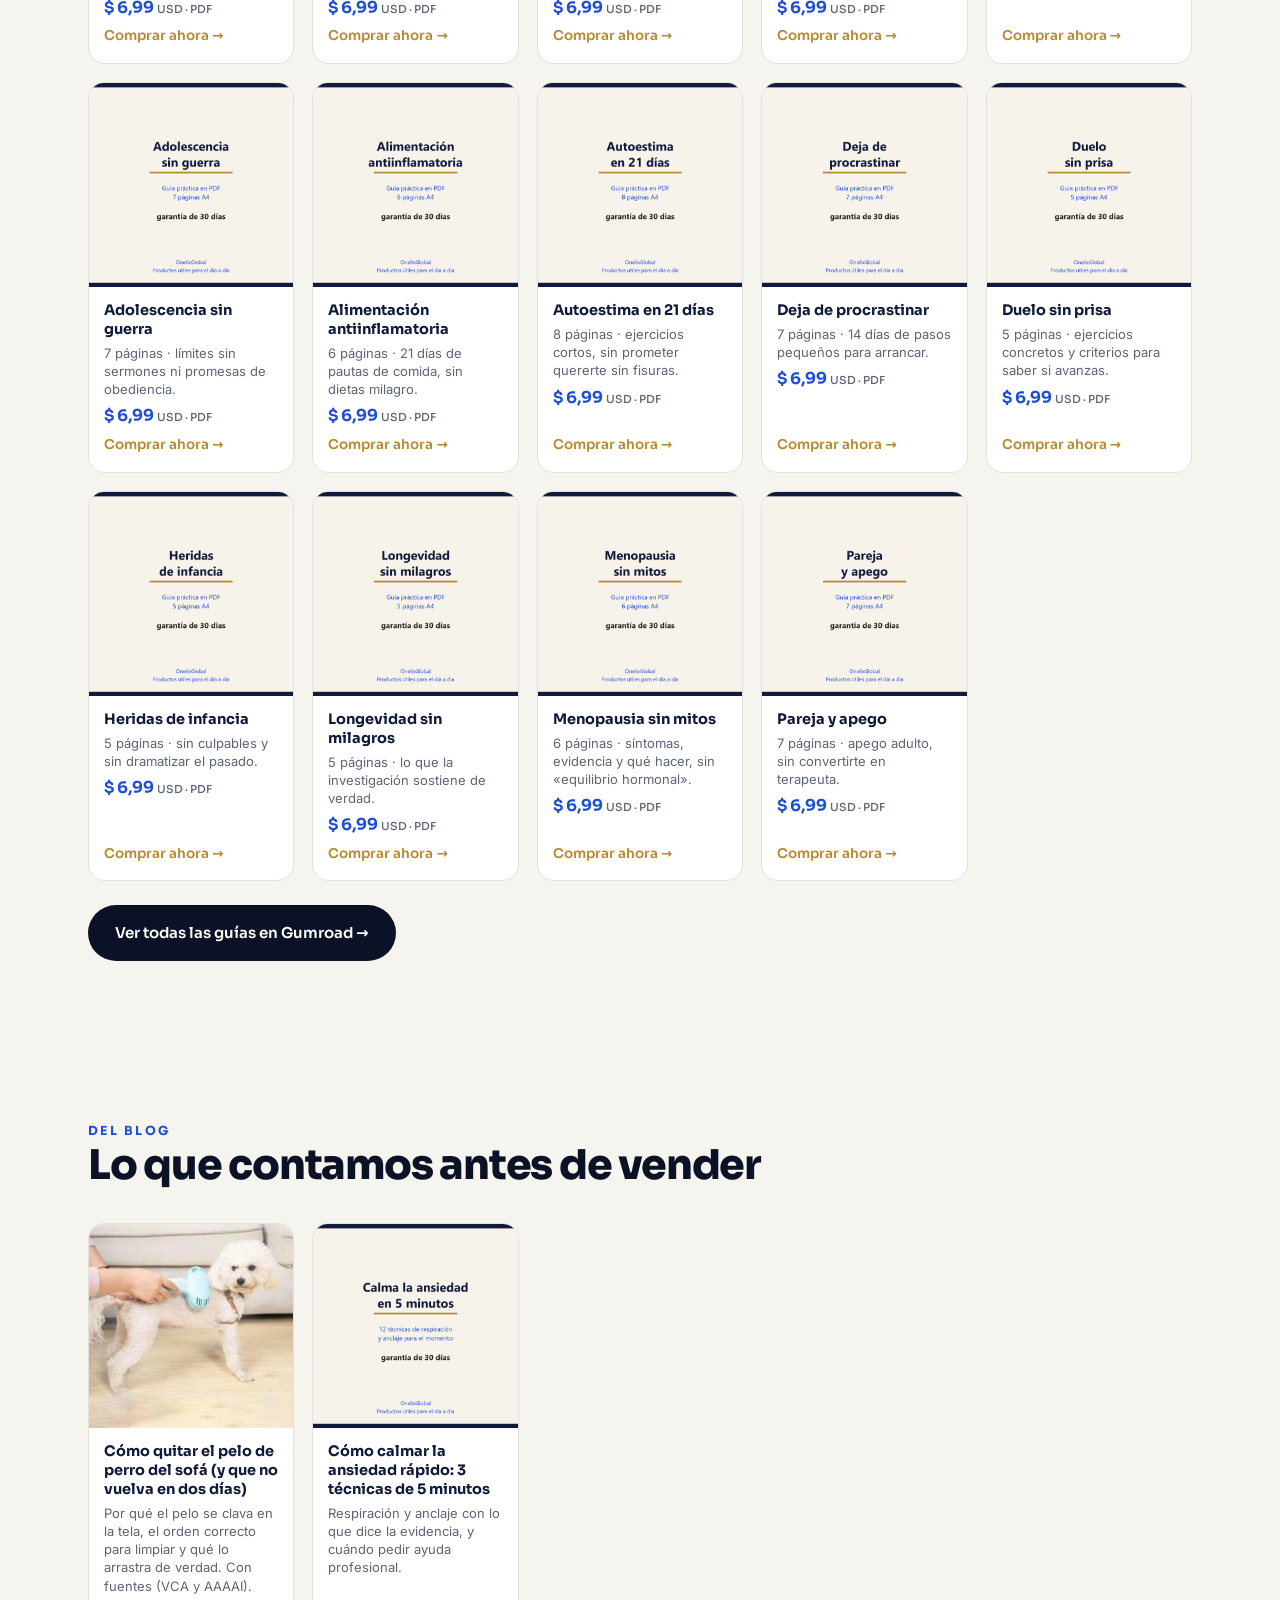
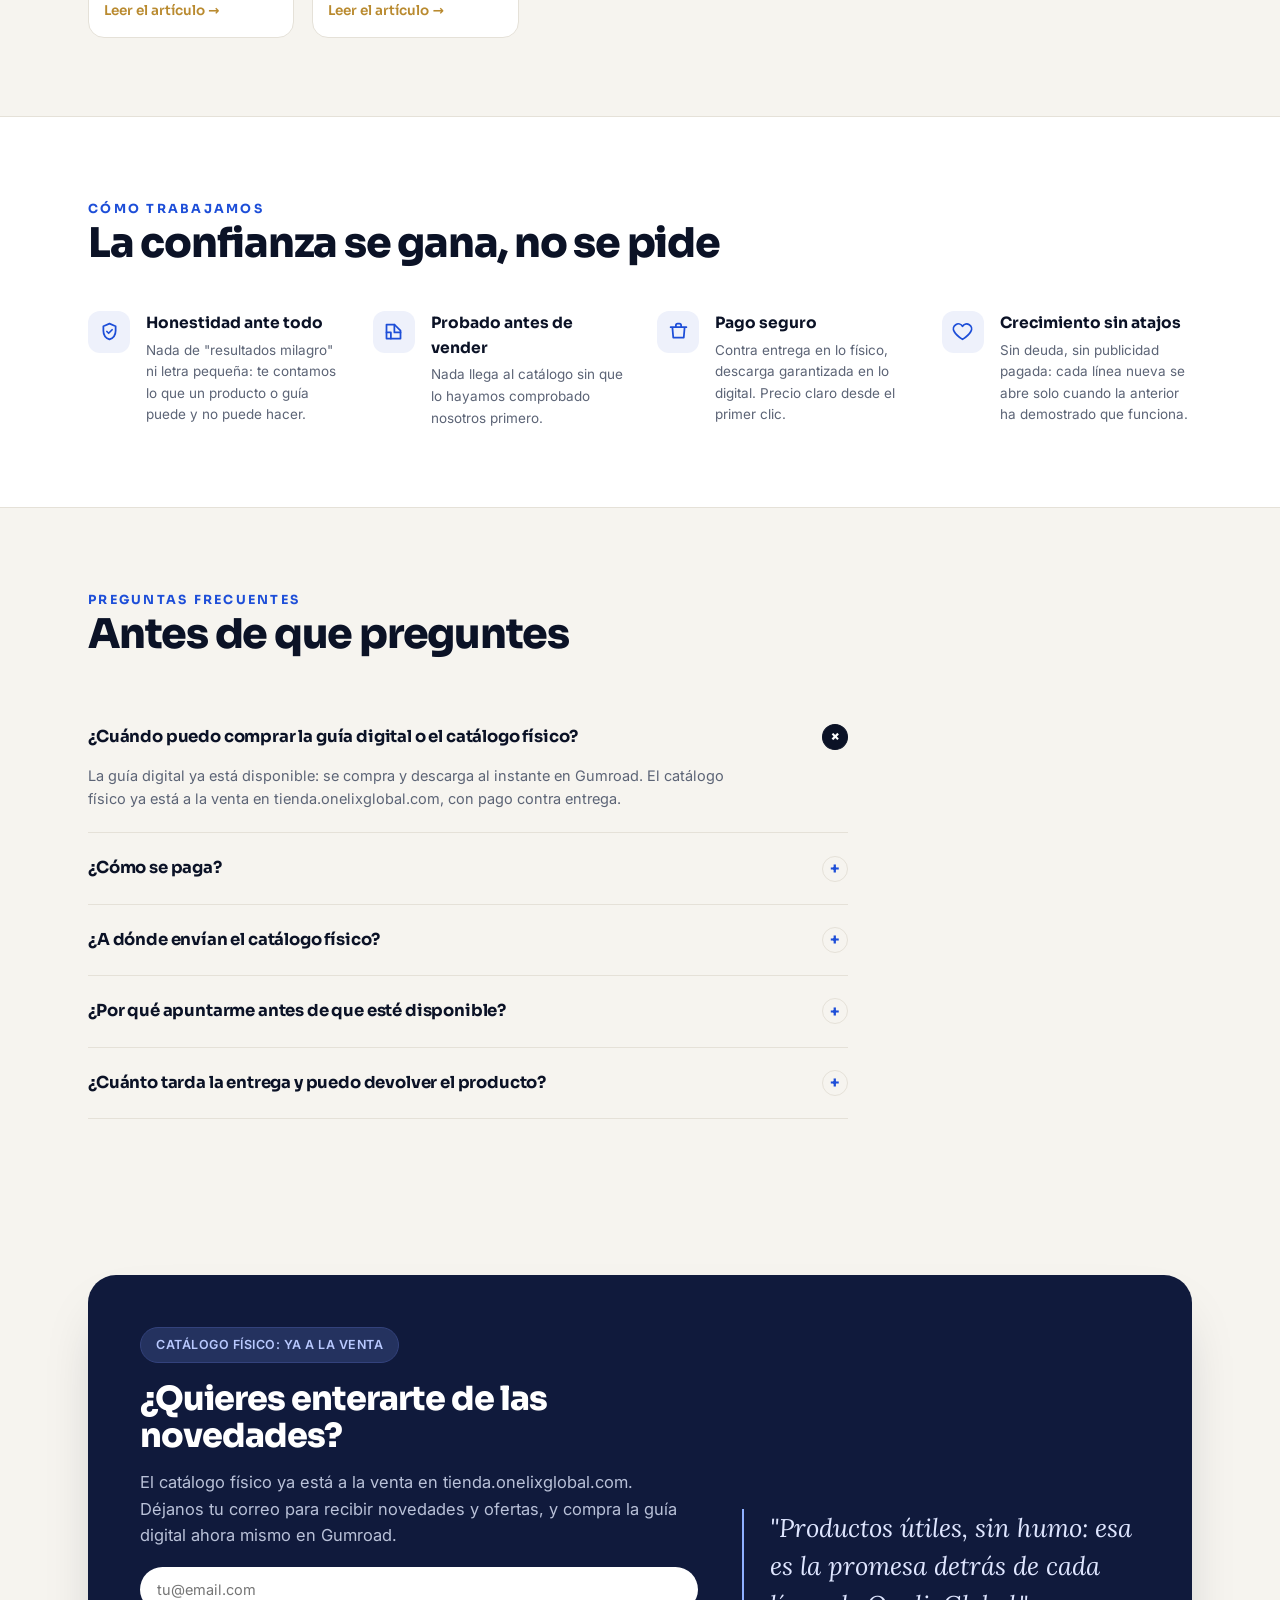
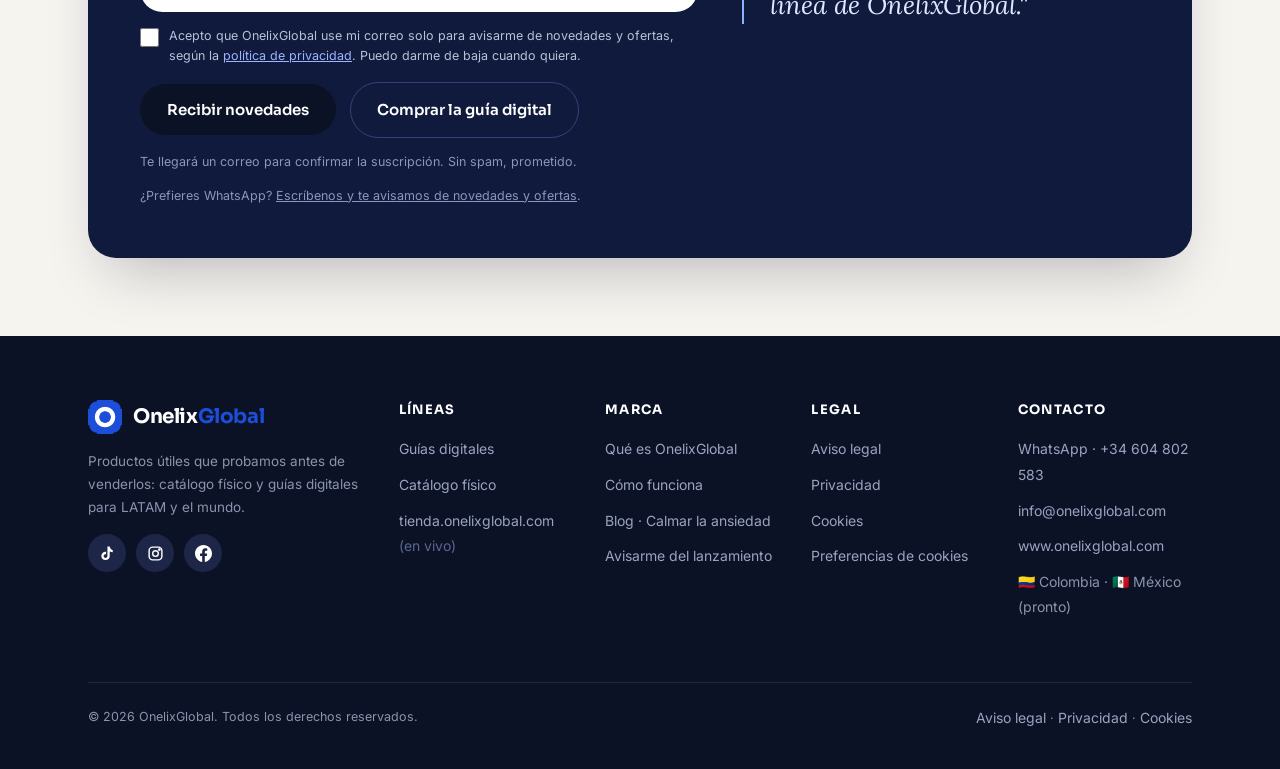
==== commit acf37248: "Portada: mascotas primero y el mismo panel arena en los dos bloques - Mascotas va arriba (es el nich" ====
--- a/index.html
+++ b/index.html
@@ -228,12 +228,103 @@
     <p class="bajada">Elegidos entre decenas de candidatos por un criterio simple: que de verdad se note la diferencia. Ya en nuestra propia tienda, <a href="https://tienda.onelixglobal.com" target="_blank" rel="noopener" style="color:#101a3c;text-decoration:underline;text-underline-offset:3px">tienda.onelixglobal.com</a>.</p>
 
 <nav class="lineas-nav" aria-label="Líneas del catálogo">
+      <a href="#mascotas">Mascotas</a>
       <a href="#casa">Casa y bienestar</a>
-      <a href="#mascotas">Mascotas</a>
       <a href="#digital">Guías en PDF</a>
     </nav>
 
-    <div class="bloque" id="casa">
+    <div class="bloque bloque-panel bloque-mascotas" id="mascotas">
+      <div class="bloque-head">
+        <span class="bloque-kicker">Perros y gatos</span>
+        <h3>Mascotas</h3>
+        <p class="bloque-nota">Pelo, arena, descanso y paseo: lo que de verdad se resuelve en casa con perro o gato.</p>
+      </div>
+      <div class="productos-grid">
+<a class="producto-card" href="https://tienda.onelixglobal.com/productos/cepillo-mascotas-autolimpiante/" target="_blank" rel="noopener">
+  <img src="img/productos/tarjeta_cepillo-mascotas-autolimpiante.jpg" alt="Cepillo Autolimpiante para Mascotas — $29.900 COP, pago contra entrega" width="800" height="800" loading="lazy">
+  <div class="pc-body">
+    <h3>Cepillo Autolimpiante para Mascotas</h3>
+    <p class="pc-reclamo">Un clic y fuera el pelo de tu perro o gato, sin tocarlo con las manos.</p>
+    <span class="pc-precio">$29.900 <small>COP</small></span>
+    <span class="pc-cta">Comprar en la tienda →</span>
+  </div>
+</a>
+<a class="producto-card" href="https://tienda.onelixglobal.com/productos/juguete-gato-interactivo/" target="_blank" rel="noopener">
+  <img src="img/productos/tarjeta_juguete-gato-interactivo.jpg" alt="Pelota Rodante para Gato con Cola de Cuerda — $29.900 COP, pago contra entrega" width="800" height="800" loading="lazy">
+  <div class="pc-body">
+    <h3>Pelota Rodante para Gato con Cola de Cuerda</h3>
+    <p class="pc-reclamo">Rueda y arrastra la cuerda: tu gato juega aunque estés trabajando.</p>
+    <span class="pc-precio">$29.900 <small>COP</small></span>
+    <span class="pc-cta">Comprar en la tienda →</span>
+  </div>
+</a>
+<a class="producto-card" href="https://tienda.onelixglobal.com/productos/tapete-arenero-gato/" target="_blank" rel="noopener">
+  <img src="img/productos/tarjeta_tapete-arenero-gato.jpg" alt="Tapete Arenero para Gatos — $29.900 COP, pago contra entrega" width="800" height="800" loading="lazy">
+  <div class="pc-body">
+    <h3>Tapete Arenero para Gatos</h3>
+    <p class="pc-reclamo">La arena se queda en el tapete y no en medio del pasillo.</p>
+    <span class="pc-precio">$29.900 <small>COP</small></span>
+    <span class="pc-cta">Comprar en la tienda →</span>
+  </div>
+</a>
+<a class="producto-card" href="https://tienda.onelixglobal.com/productos/fuente-agua-mascotas/" target="_blank" rel="noopener">
+  <img src="img/productos/tarjeta_fuente-agua-mascotas.jpg" alt="Fuente de Agua 1,8 L — $69.900 COP, pago contra entrega" width="800" height="800" loading="lazy">
+  <div class="pc-body">
+    <h3>Fuente de Agua 1,8 L</h3>
+    <p class="pc-reclamo">Agua en movimiento: bebe más que de un plato quieto.</p>
+    <span class="pc-precio">$69.900 <small>COP</small></span>
+    <span class="pc-cta">Comprar en la tienda →</span>
+  </div>
+</a>
+<a class="producto-card" href="https://tienda.onelixglobal.com/productos/hamaca-gato-ventana/" target="_blank" rel="noopener">
+  <img src="img/productos/tarjeta_hamaca-gato-ventana.jpg" alt="Hamaca de Ventana para Gato — $89.900 COP, pago contra entrega" width="800" height="800" loading="lazy">
+  <div class="pc-body">
+    <h3>Hamaca de Ventana para Gato</h3>
+    <p class="pc-reclamo">Duerme al sol pegado al cristal, sin quitarle sitio al sofá.</p>
+    <span class="pc-precio">$89.900 <small>COP</small></span>
+    <span class="pc-cta">Comprar en la tienda →</span>
+  </div>
+</a>
+<a class="producto-card" href="https://tienda.onelixglobal.com/productos/cama-antiestres-mascotas/" target="_blank" rel="noopener">
+  <img src="img/productos/tarjeta_cama-antiestres-mascotas.jpg" alt="Cama 45 cm con Borde Elevado — $59.900 COP, pago contra entrega" width="800" height="800" loading="lazy">
+  <div class="pc-body">
+    <h3>Cama 45 cm con Borde Elevado</h3>
+    <p class="pc-reclamo">Se acurruca y apoya la cabeza en el reborde, no en el suelo frío.</p>
+    <span class="pc-precio">$59.900 <small>COP</small></span>
+    <span class="pc-cta">Comprar en la tienda →</span>
+  </div>
+</a>
+<a class="producto-card" href="https://tienda.onelixglobal.com/productos/collar-isabelino-postoperatorio/" target="_blank" rel="noopener">
+  <img src="img/productos/tarjeta_collar-isabelino-postoperatorio.jpg" alt="Collar Isabelino Post-operatorio — $39.900 COP, pago contra entrega" width="800" height="800" loading="lazy">
+  <div class="pc-body">
+    <h3>Collar Isabelino Post-operatorio</h3>
+    <p class="pc-reclamo">Que no se lama la herida mientras se recupera.</p>
+    <span class="pc-precio">$39.900 <small>COP</small></span>
+    <span class="pc-cta">Comprar en la tienda →</span>
+  </div>
+</a>
+<a class="producto-card" href="https://tienda.onelixglobal.com/productos/collar-led-mascotas/" target="_blank" rel="noopener">
+  <img src="img/productos/tarjeta_collar-led-mascotas.jpg" alt="Collar LED Recargable — $49.900 COP, pago contra entrega" width="800" height="800" loading="lazy">
+  <div class="pc-body">
+    <h3>Collar LED Recargable</h3>
+    <p class="pc-reclamo">Se le ve de noche desde lejos, y gasta cero pilas.</p>
+    <span class="pc-precio">$49.900 <small>COP</small></span>
+    <span class="pc-cta">Comprar en la tienda →</span>
+  </div>
+</a>
+<a class="producto-card" href="https://tienda.onelixglobal.com/productos/cepillo-aspirador-mascotas/" target="_blank" rel="noopener">
+  <img src="img/productos/tarjeta_cepillo-aspirador-mascotas.jpg" alt="Cepillo Aspirador de Pelo — $34.900 COP, pago contra entrega" width="800" height="800" loading="lazy">
+  <div class="pc-body">
+    <h3>Cepillo Aspirador de Pelo</h3>
+    <p class="pc-reclamo">Cepilla y recoge el pelo en el mismo gesto, sin que acabe en el sofá.</p>
+    <span class="pc-precio">$34.900 <small>COP</small></span>
+    <span class="pc-cta">Comprar en la tienda →</span>
+  </div>
+</a>
+      </div>
+    </div>
+
+    <div class="bloque bloque-panel" id="casa">
       <div class="bloque-head">
         <span class="bloque-kicker">Hogar · cocina · bienestar</span>
         <h3>Casa y bienestar</h3>
@@ -381,97 +472,6 @@
     <h3>Reposa Cabezas (Soporte Cervical)</h3>
     <p class="pc-reclamo">Apoyo suave para cuello y cabeza en viajes, oficina o en casa.</p>
     <span class="pc-precio">$89.900 <small>COP</small></span>
-    <span class="pc-cta">Comprar en la tienda →</span>
-  </div>
-</a>
-      </div>
-    </div>
-
-    <div class="bloque bloque-mascotas" id="mascotas">
-      <div class="bloque-head">
-        <span class="bloque-kicker">Perros y gatos</span>
-        <h3>Mascotas</h3>
-        <p class="bloque-nota">Pelo, arena, descanso y paseo: lo que de verdad se resuelve en casa con perro o gato.</p>
-      </div>
-      <div class="productos-grid">
-<a class="producto-card" href="https://tienda.onelixglobal.com/productos/cepillo-mascotas-autolimpiante/" target="_blank" rel="noopener">
-  <img src="img/productos/tarjeta_cepillo-mascotas-autolimpiante.jpg" alt="Cepillo Autolimpiante para Mascotas — $29.900 COP, pago contra entrega" width="800" height="800" loading="lazy">
-  <div class="pc-body">
-    <h3>Cepillo Autolimpiante para Mascotas</h3>
-    <p class="pc-reclamo">Un clic y fuera el pelo de tu perro o gato, sin tocarlo con las manos.</p>
-    <span class="pc-precio">$29.900 <small>COP</small></span>
-    <span class="pc-cta">Comprar en la tienda →</span>
-  </div>
-</a>
-<a class="producto-card" href="https://tienda.onelixglobal.com/productos/juguete-gato-interactivo/" target="_blank" rel="noopener">
-  <img src="img/productos/tarjeta_juguete-gato-interactivo.jpg" alt="Pelota Rodante para Gato con Cola de Cuerda — $29.900 COP, pago contra entrega" width="800" height="800" loading="lazy">
-  <div class="pc-body">
-    <h3>Pelota Rodante para Gato con Cola de Cuerda</h3>
-    <p class="pc-reclamo">Rueda y arrastra la cuerda: tu gato juega aunque estés trabajando.</p>
-    <span class="pc-precio">$29.900 <small>COP</small></span>
-    <span class="pc-cta">Comprar en la tienda →</span>
-  </div>
-</a>
-<a class="producto-card" href="https://tienda.onelixglobal.com/productos/tapete-arenero-gato/" target="_blank" rel="noopener">
-  <img src="img/productos/tarjeta_tapete-arenero-gato.jpg" alt="Tapete Arenero para Gatos — $29.900 COP, pago contra entrega" width="800" height="800" loading="lazy">
-  <div class="pc-body">
-    <h3>Tapete Arenero para Gatos</h3>
-    <p class="pc-reclamo">La arena se queda en el tapete y no en medio del pasillo.</p>
-    <span class="pc-precio">$29.900 <small>COP</small></span>
-    <span class="pc-cta">Comprar en la tienda →</span>
-  </div>
-</a>
-<a class="producto-card" href="https://tienda.onelixglobal.com/productos/fuente-agua-mascotas/" target="_blank" rel="noopener">
-  <img src="img/productos/tarjeta_fuente-agua-mascotas.jpg" alt="Fuente de Agua 1,8 L — $69.900 COP, pago contra entrega" width="800" height="800" loading="lazy">
-  <div class="pc-body">
-    <h3>Fuente de Agua 1,8 L</h3>
-    <p class="pc-reclamo">Agua en movimiento: bebe más que de un plato quieto.</p>
-    <span class="pc-precio">$69.900 <small>COP</small></span>
-    <span class="pc-cta">Comprar en la tienda →</span>
-  </div>
-</a>
-<a class="producto-card" href="https://tienda.onelixglobal.com/productos/hamaca-gato-ventana/" target="_blank" rel="noopener">
-  <img src="img/productos/tarjeta_hamaca-gato-ventana.jpg" alt="Hamaca de Ventana para Gato — $89.900 COP, pago contra entrega" width="800" height="800" loading="lazy">
-  <div class="pc-body">
-    <h3>Hamaca de Ventana para Gato</h3>
-    <p class="pc-reclamo">Duerme al sol pegado al cristal, sin quitarle sitio al sofá.</p>
-    <span class="pc-precio">$89.900 <small>COP</small></span>
-    <span class="pc-cta">Comprar en la tienda →</span>
-  </div>
-</a>
-<a class="producto-card" href="https://tienda.onelixglobal.com/productos/cama-antiestres-mascotas/" target="_blank" rel="noopener">
-  <img src="img/productos/tarjeta_cama-antiestres-mascotas.jpg" alt="Cama 45 cm con Borde Elevado — $59.900 COP, pago contra entrega" width="800" height="800" loading="lazy">
-  <div class="pc-body">
-    <h3>Cama 45 cm con Borde Elevado</h3>
-    <p class="pc-reclamo">Se acurruca y apoya la cabeza en el reborde, no en el suelo frío.</p>
-    <span class="pc-precio">$59.900 <small>COP</small></span>
-    <span class="pc-cta">Comprar en la tienda →</span>
-  </div>
-</a>
-<a class="producto-card" href="https://tienda.onelixglobal.com/productos/collar-isabelino-postoperatorio/" target="_blank" rel="noopener">
-  <img src="img/productos/tarjeta_collar-isabelino-postoperatorio.jpg" alt="Collar Isabelino Post-operatorio — $39.900 COP, pago contra entrega" width="800" height="800" loading="lazy">
-  <div class="pc-body">
-    <h3>Collar Isabelino Post-operatorio</h3>
-    <p class="pc-reclamo">Que no se lama la herida mientras se recupera.</p>
-    <span class="pc-precio">$39.900 <small>COP</small></span>
-    <span class="pc-cta">Comprar en la tienda →</span>
-  </div>
-</a>
-<a class="producto-card" href="https://tienda.onelixglobal.com/productos/collar-led-mascotas/" target="_blank" rel="noopener">
-  <img src="img/productos/tarjeta_collar-led-mascotas.jpg" alt="Collar LED Recargable — $49.900 COP, pago contra entrega" width="800" height="800" loading="lazy">
-  <div class="pc-body">
-    <h3>Collar LED Recargable</h3>
-    <p class="pc-reclamo">Se le ve de noche desde lejos, y gasta cero pilas.</p>
-    <span class="pc-precio">$49.900 <small>COP</small></span>
-    <span class="pc-cta">Comprar en la tienda →</span>
-  </div>
-</a>
-<a class="producto-card" href="https://tienda.onelixglobal.com/productos/cepillo-aspirador-mascotas/" target="_blank" rel="noopener">
-  <img src="img/productos/tarjeta_cepillo-aspirador-mascotas.jpg" alt="Cepillo Aspirador de Pelo — $34.900 COP, pago contra entrega" width="800" height="800" loading="lazy">
-  <div class="pc-body">
-    <h3>Cepillo Aspirador de Pelo</h3>
-    <p class="pc-reclamo">Cepilla y recoge el pelo en el mismo gesto, sin que acabe en el sofá.</p>
-    <span class="pc-precio">$34.900 <small>COP</small></span>
     <span class="pc-cta">Comprar en la tienda →</span>
   </div>
 </a>
--- a/styles.css
+++ b/styles.css
@@ -346,12 +346,14 @@
 .bloque-head h3{font-family:var(--sora);font-weight:800;letter-spacing:-.02em;font-size:clamp(22px,2.2vw,28px);color:var(--navy);margin:0 0 8px}
 .bloque-nota{font-size:14.5px;color:var(--muted);margin:0}
 .bloque .productos-grid{margin-top:22px}
-.bloque-mascotas{margin-top:56px;background:#F4EFE4;border:1px solid var(--line);border-radius:22px;padding:30px 16px 32px}
-.bloque-mascotas .productos-grid{gap:16px}
-.bloque-mascotas .bloque-head{padding:0 10px}
-.bloque-mascotas .bloque-kicker{color:#8a6a1f}
+/* los dos bloques del catálogo van en el mismo panel arena */
+.bloque-panel{margin-top:26px;background:#F4EFE4;border:1px solid var(--line);border-radius:22px;
+  padding:30px 16px 32px;scroll-margin-top:96px}
+.bloque-panel .productos-grid{gap:16px}
+.bloque-panel .bloque-head{padding:0 10px}
+.bloque-panel .bloque-kicker{color:#8a6a1f}
 @media(max-width:560px){
-  .bloque-mascotas{padding:20px 10px 22px;border-radius:16px}
+  .bloque-panel{padding:20px 10px 22px;border-radius:16px}
   .lineas-nav a{font-size:12.5px;padding:8px 13px}
 }
 .ver-tienda{margin-top:26px;display:flex;align-items:center;gap:16px;flex-wrap:wrap}
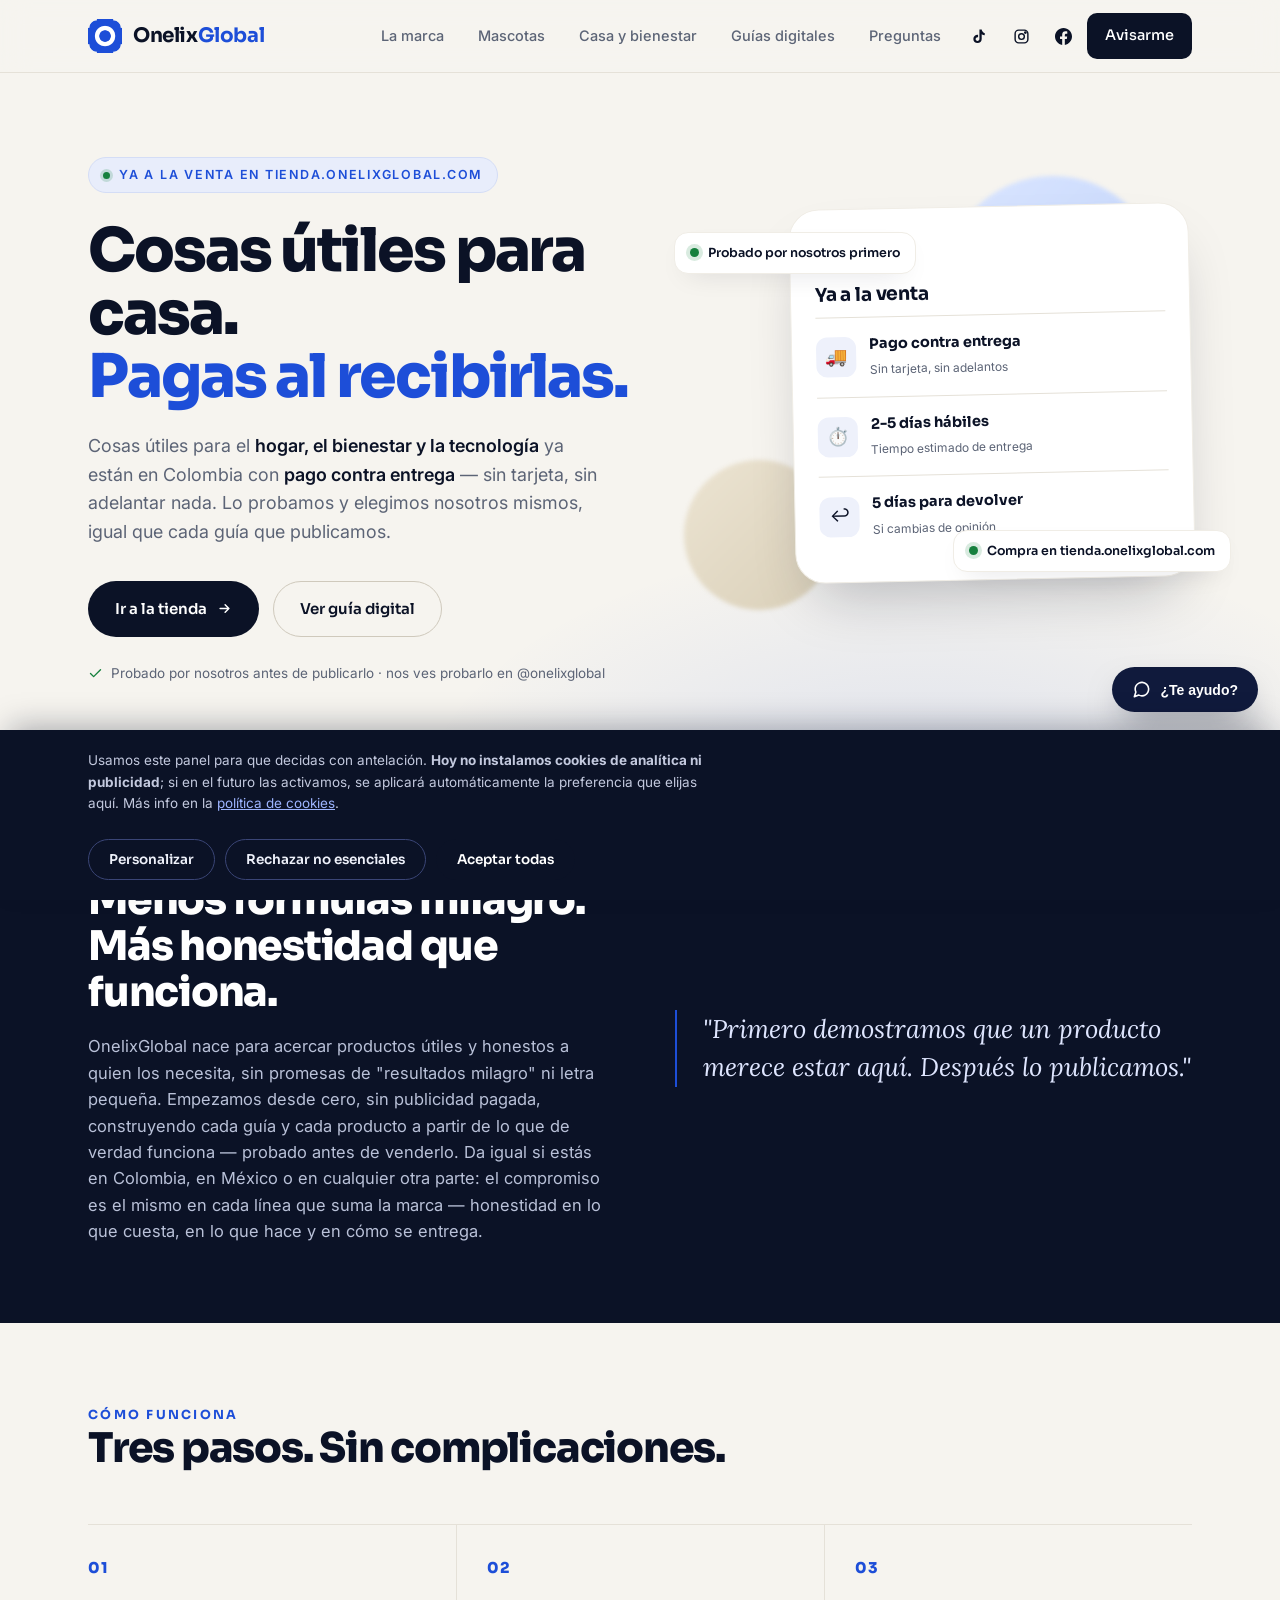
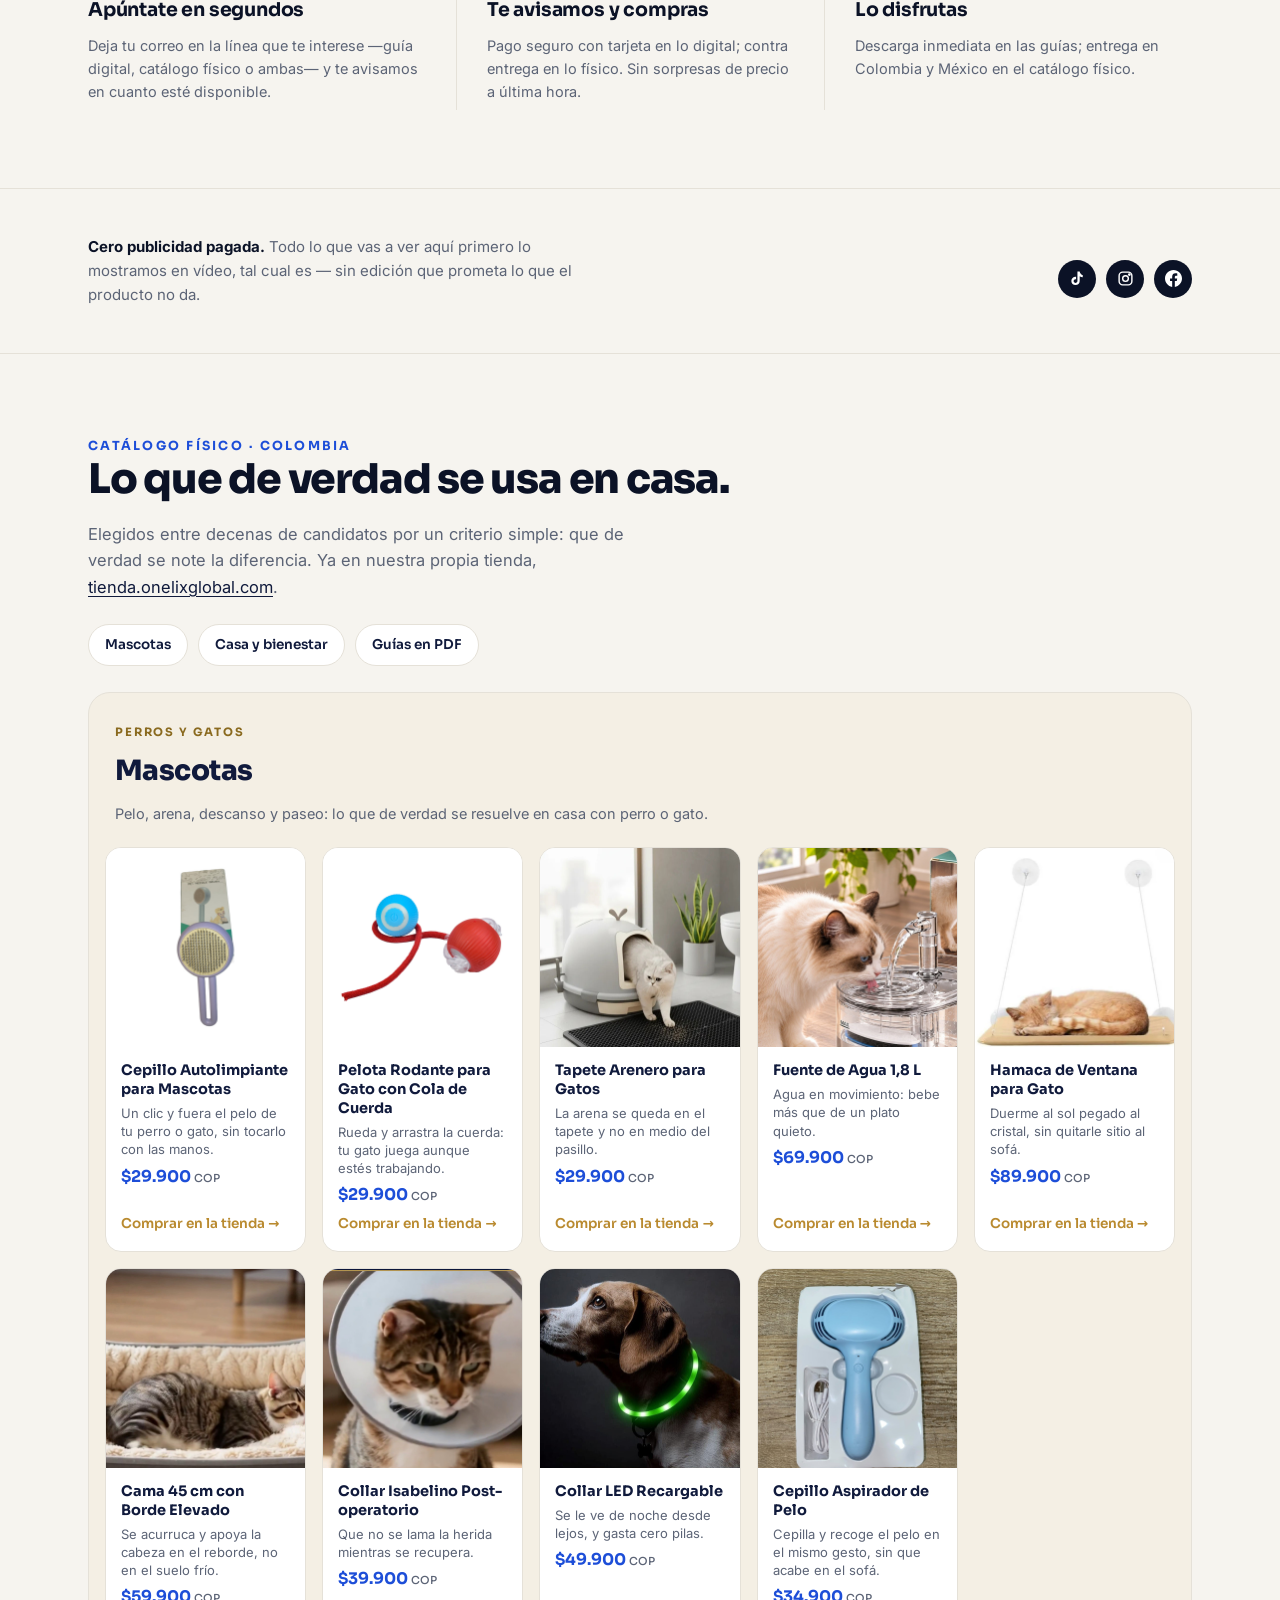
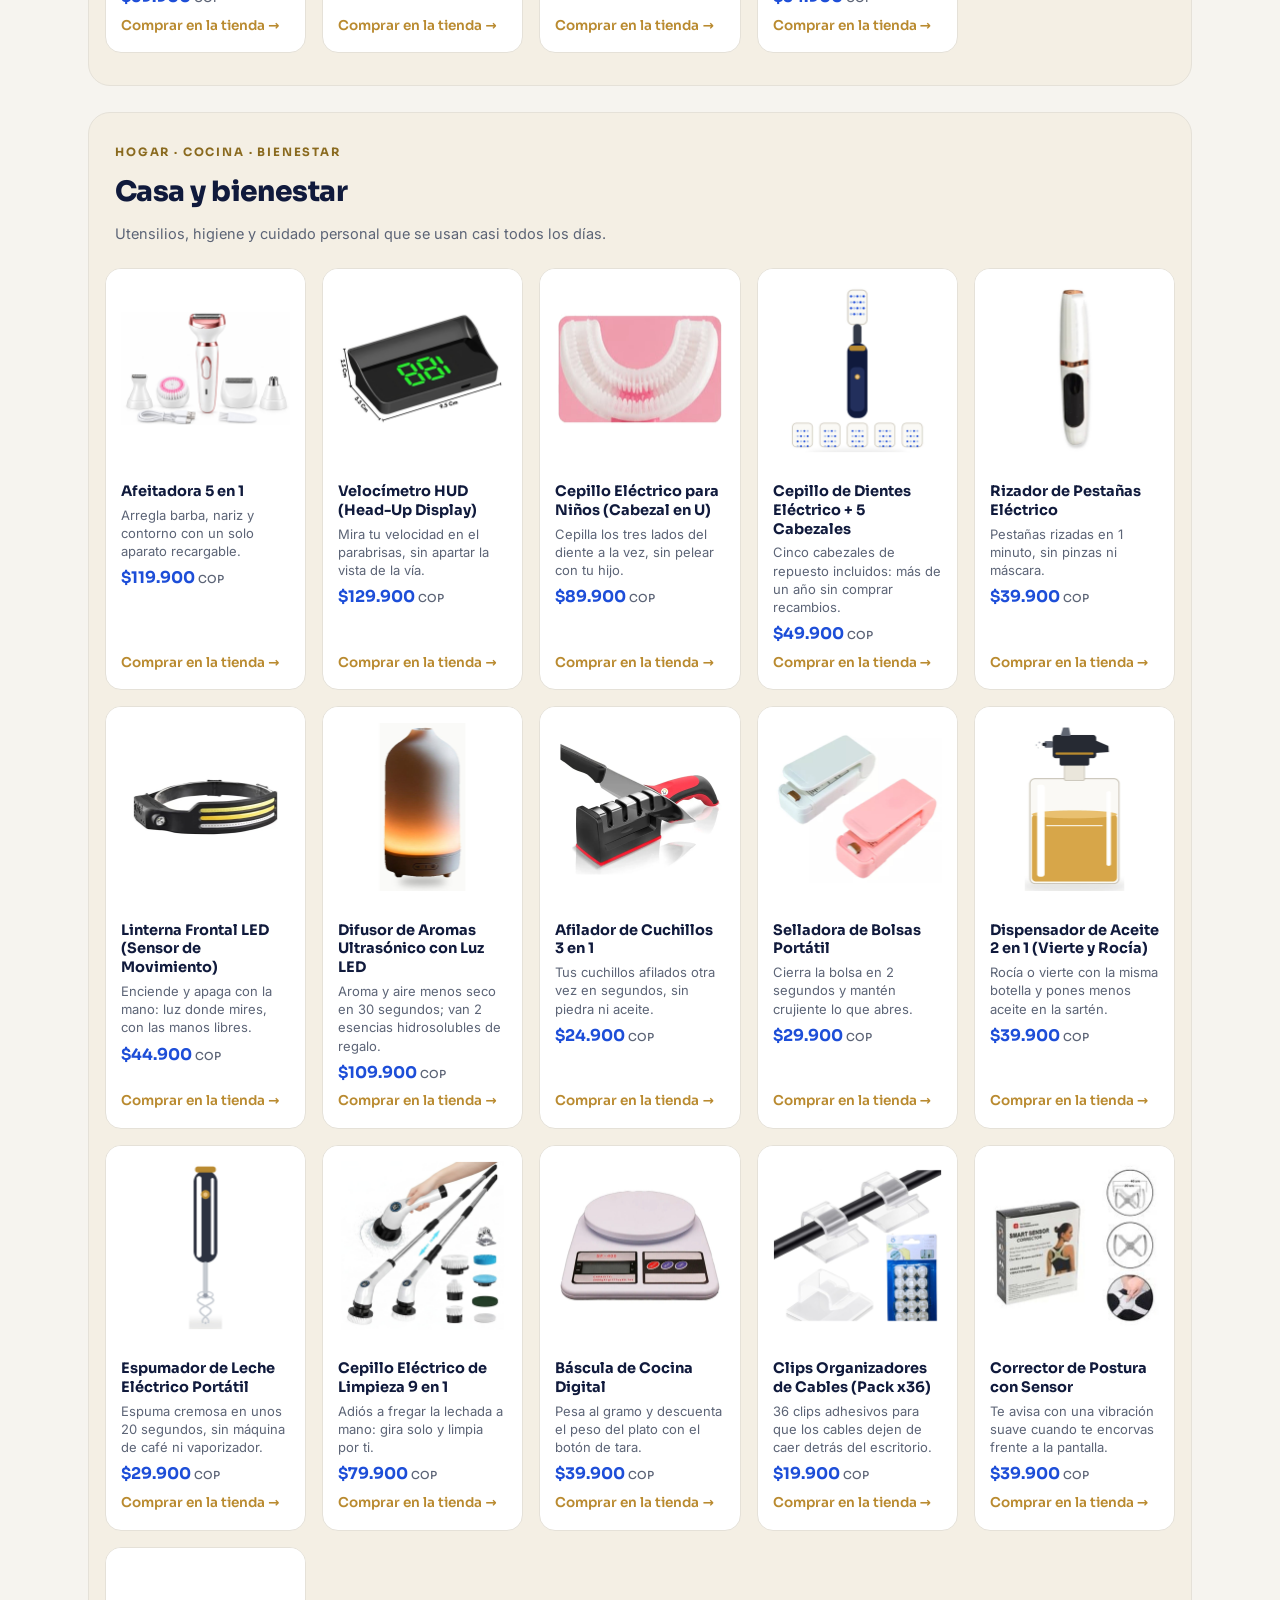
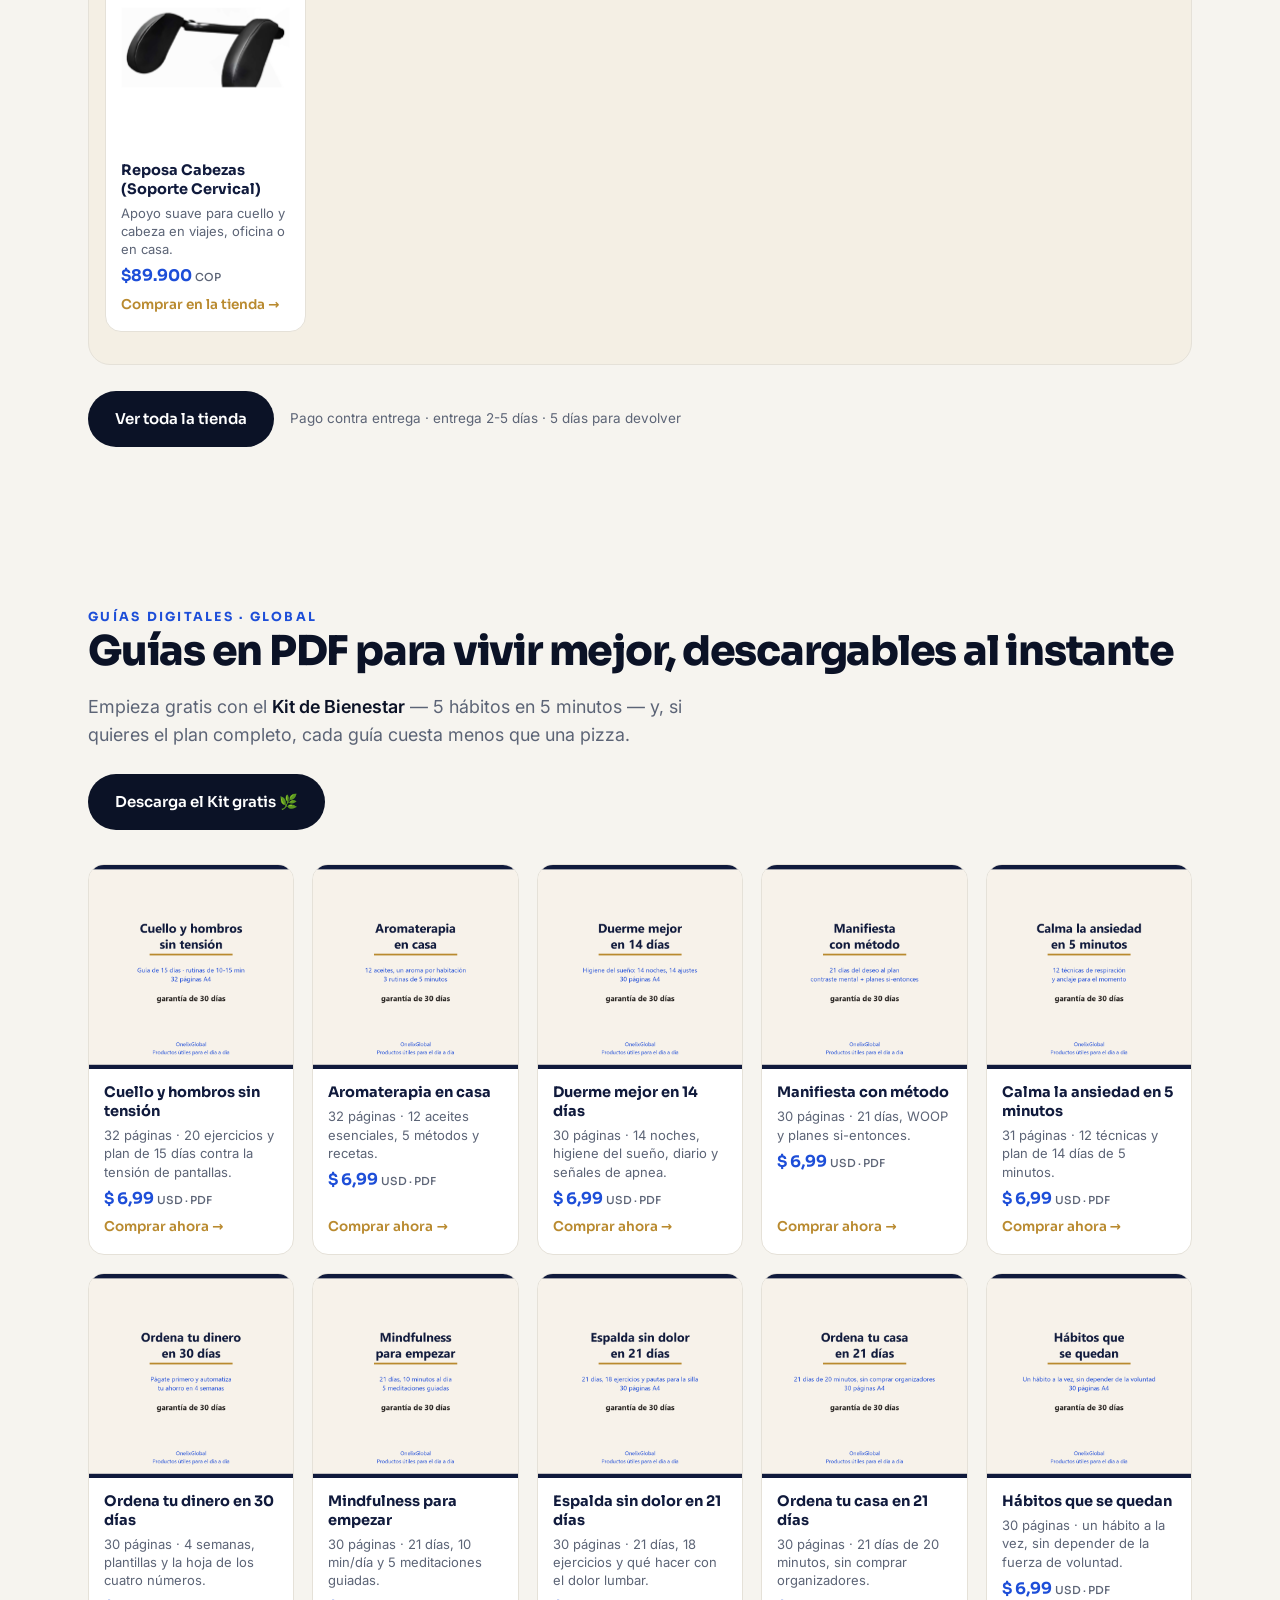
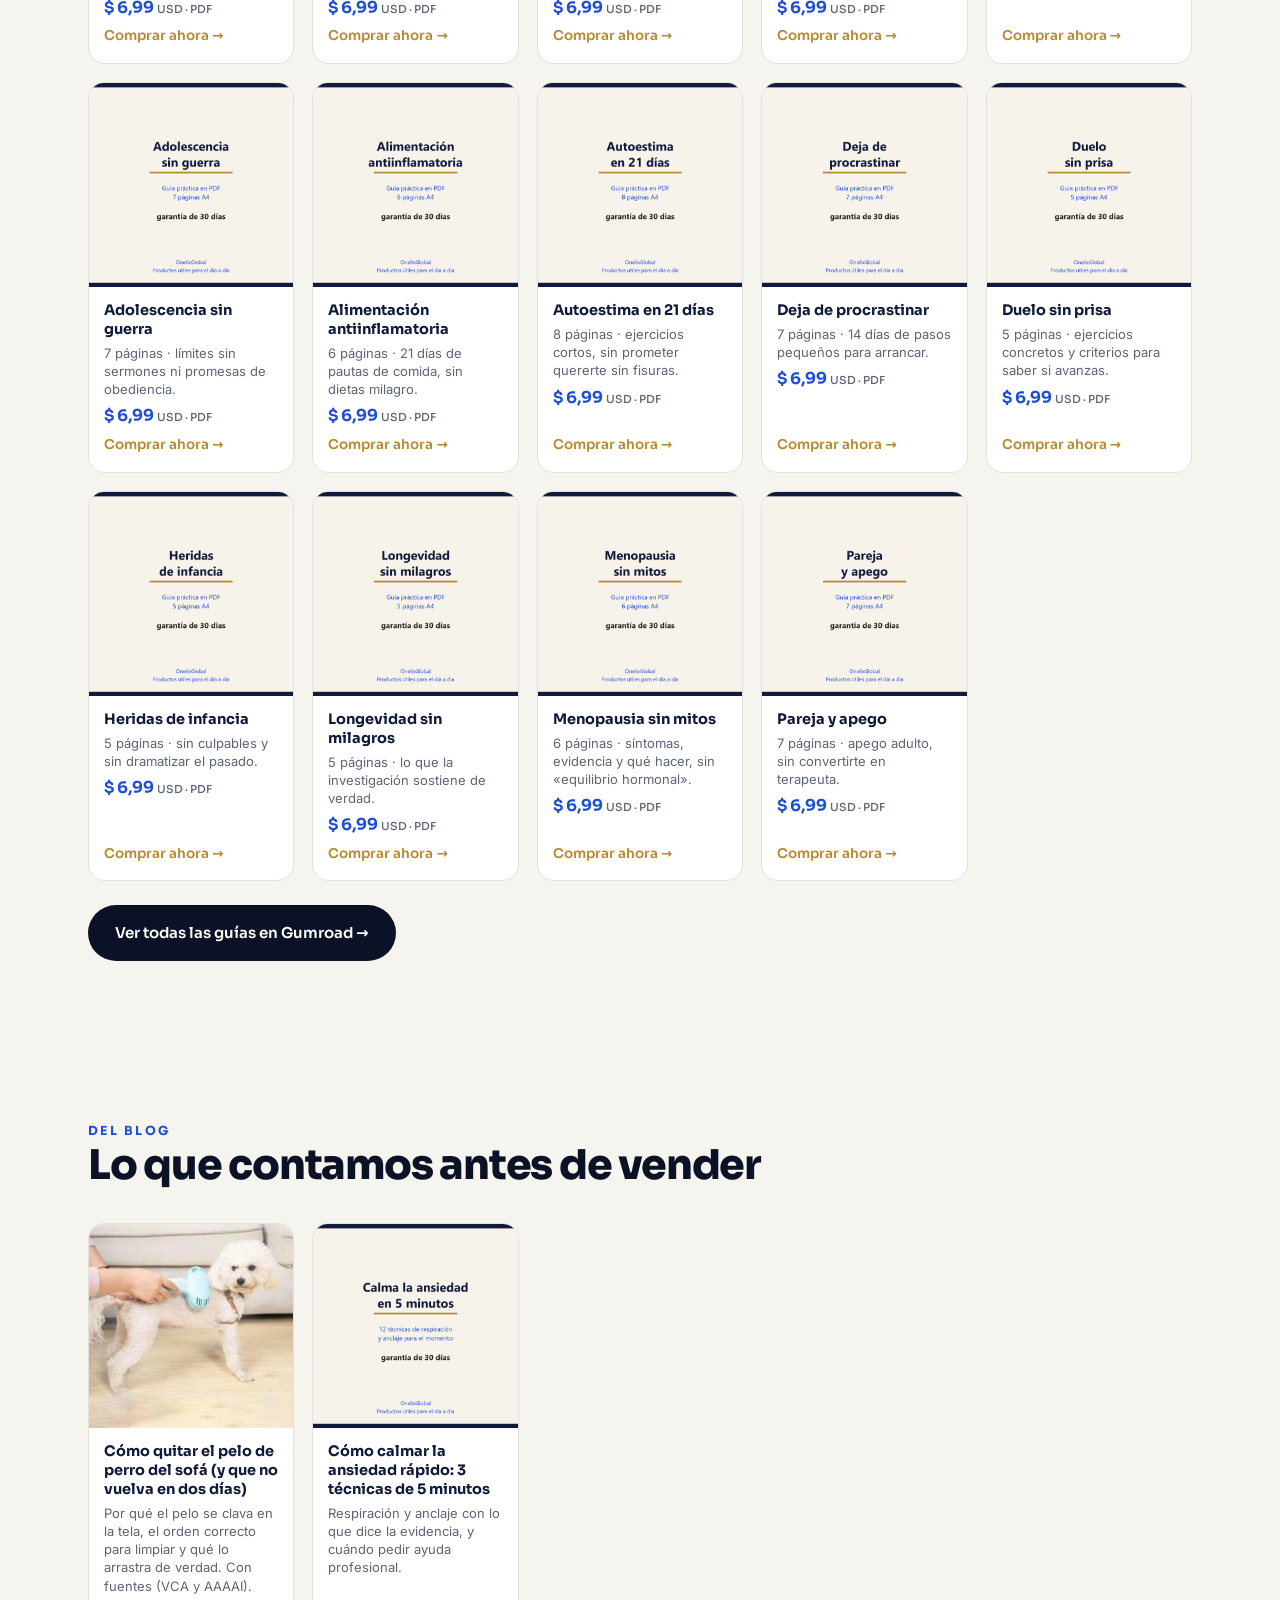
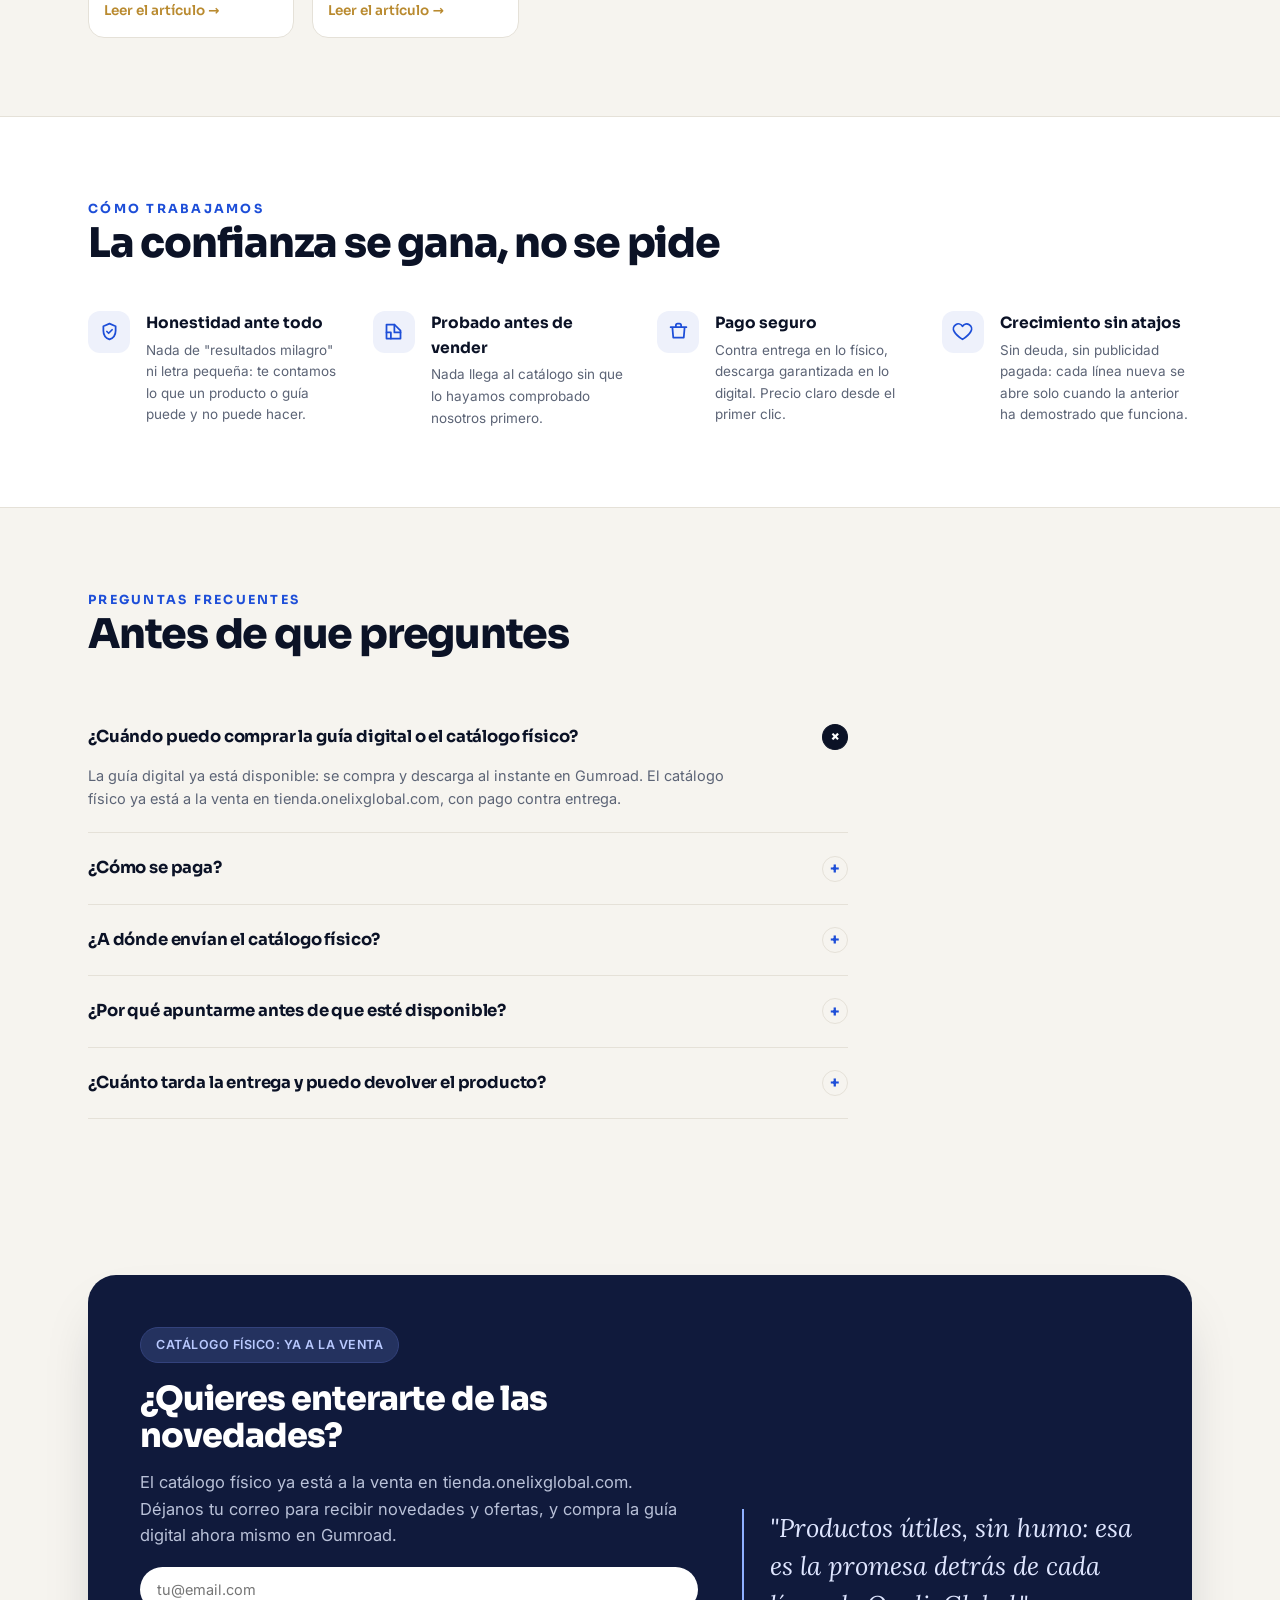
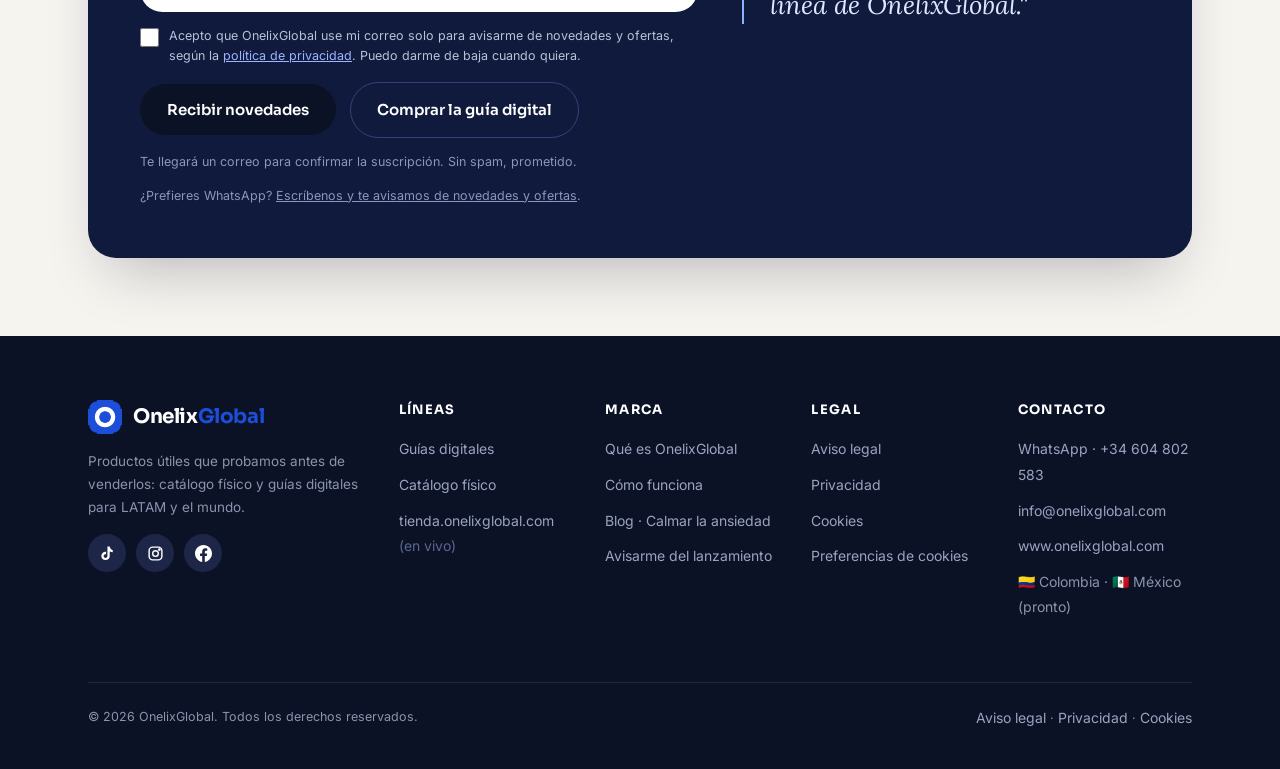
==== commit a041e20f: "Menu: mismo orden que la pagina (Mascotas, Casa y bienestar, Guias)" ====
--- a/index.html
+++ b/index.html
@@ -128,9 +128,11 @@
     <a class="brand" href="#inicio"><img src="logo-onelix.png" alt=""><span>Onelix<em>Global</em></span></a>
     <nav class="nav-links">
       <a href="#marca">La marca</a>
+      
+      <a href="#mascotas">Mascotas</a>
+      <a href="#casa">Casa y bienestar</a>
       <a href="#digital">Guías digitales</a>
-      <a href="#casa">Casa y bienestar</a>
-      <a href="#mascotas">Mascotas</a>
+      
       <a href="#faq">Preguntas</a>
       <a class="nav-social" href="https://www.tiktok.com/@onelixglobaloficial" target="_blank" rel="noopener" aria-label="OnelixGlobal en TikTok"><svg viewBox="0 0 24 24" fill="currentColor"><path d="M16.6 5.2c-.9-.8-1.4-1.9-1.5-3.2h-3.2v13.6c0 1.5-1.2 2.7-2.7 2.7s-2.7-1.2-2.7-2.7 1.2-2.7 2.7-2.7c.3 0 .6 0 .8.1V9.6c-.3 0-.5-.1-.8-.1-3.2 0-5.9 2.6-5.9 5.9s2.6 5.9 5.9 5.9 5.9-2.6 5.9-5.9V8.7c1.2.9 2.7 1.4 4.3 1.4V6.9c-1 0-1.9-.3-2.8-1.7z"/></svg></a>
       <a class="nav-social" href="https://www.instagram.com/onelixglobal/" target="_blank" rel="noopener" aria-label="OnelixGlobal en Instagram"><svg viewBox="0 0 24 24" fill="none" stroke="currentColor" stroke-width="2"><rect x="3" y="3" width="18" height="18" rx="5"/><circle cx="12" cy="12" r="4"/><circle cx="17.5" cy="6.5" r="1"/></svg></a>
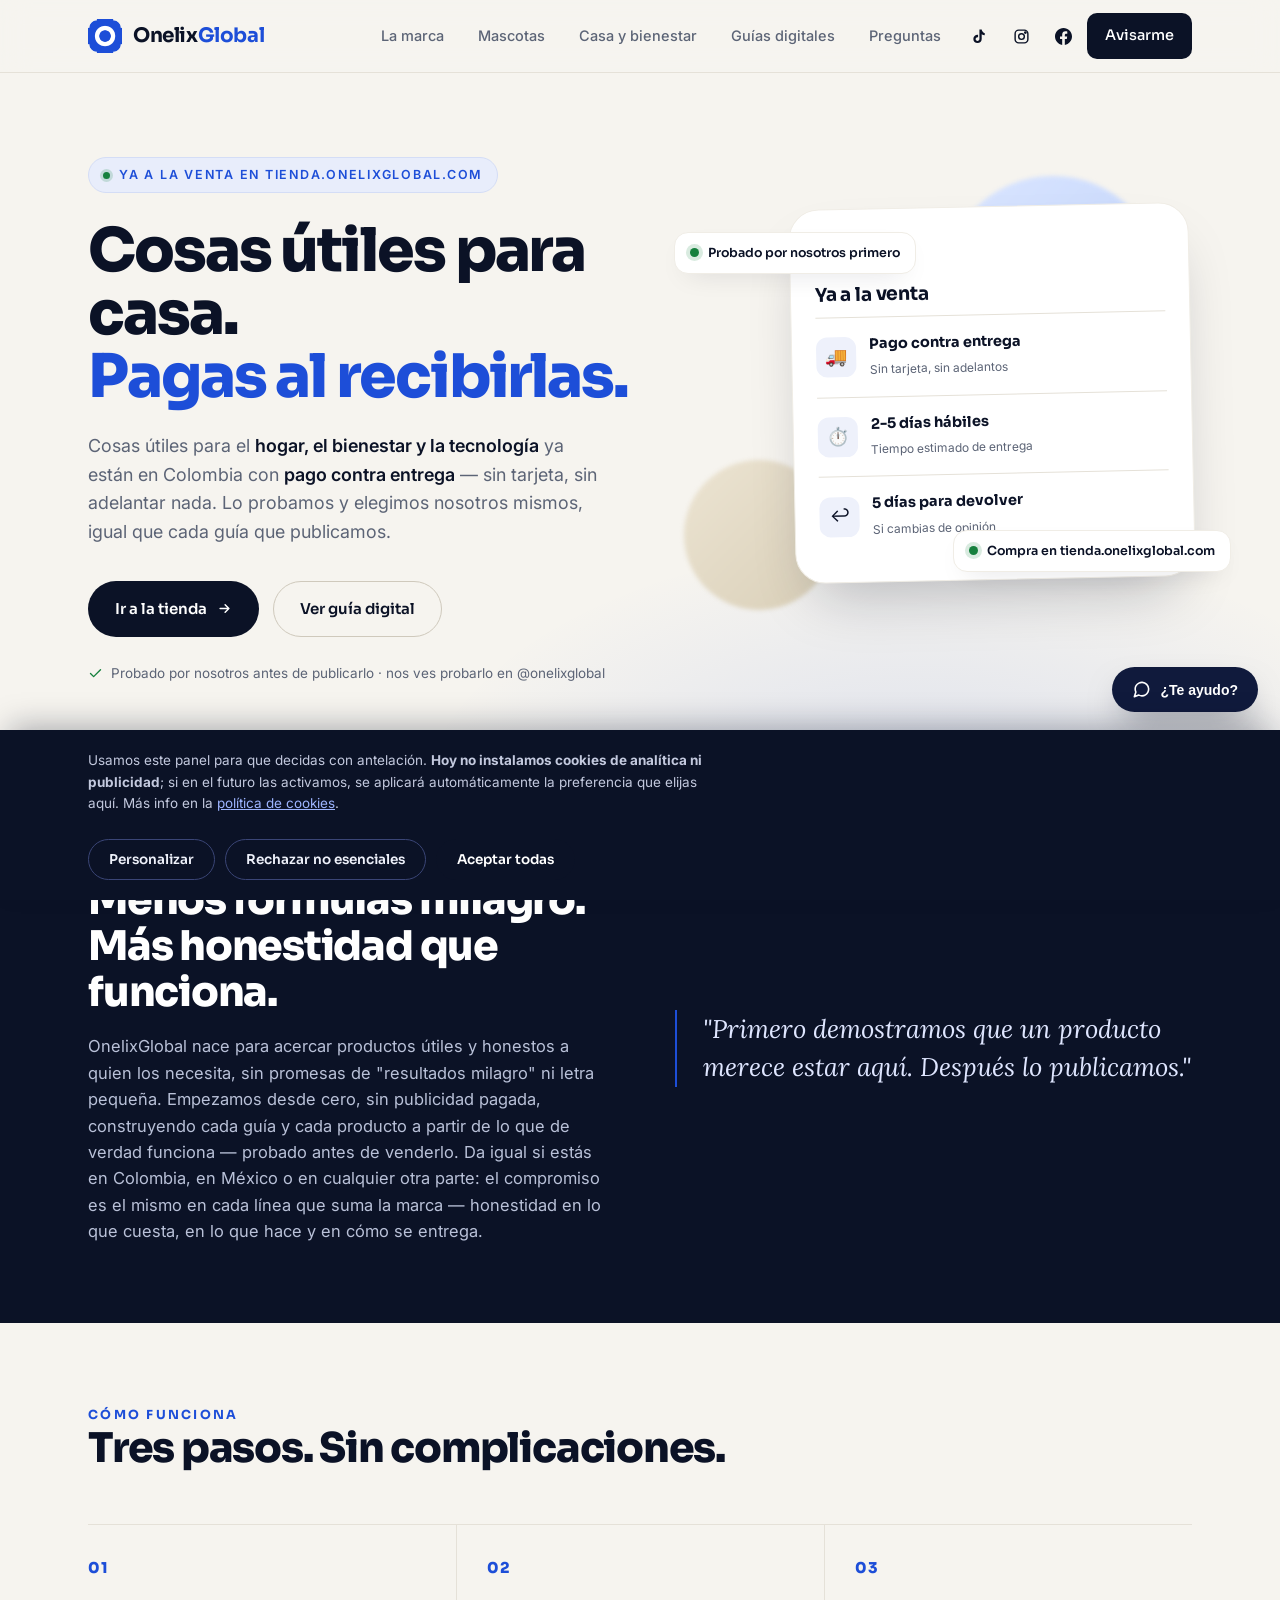
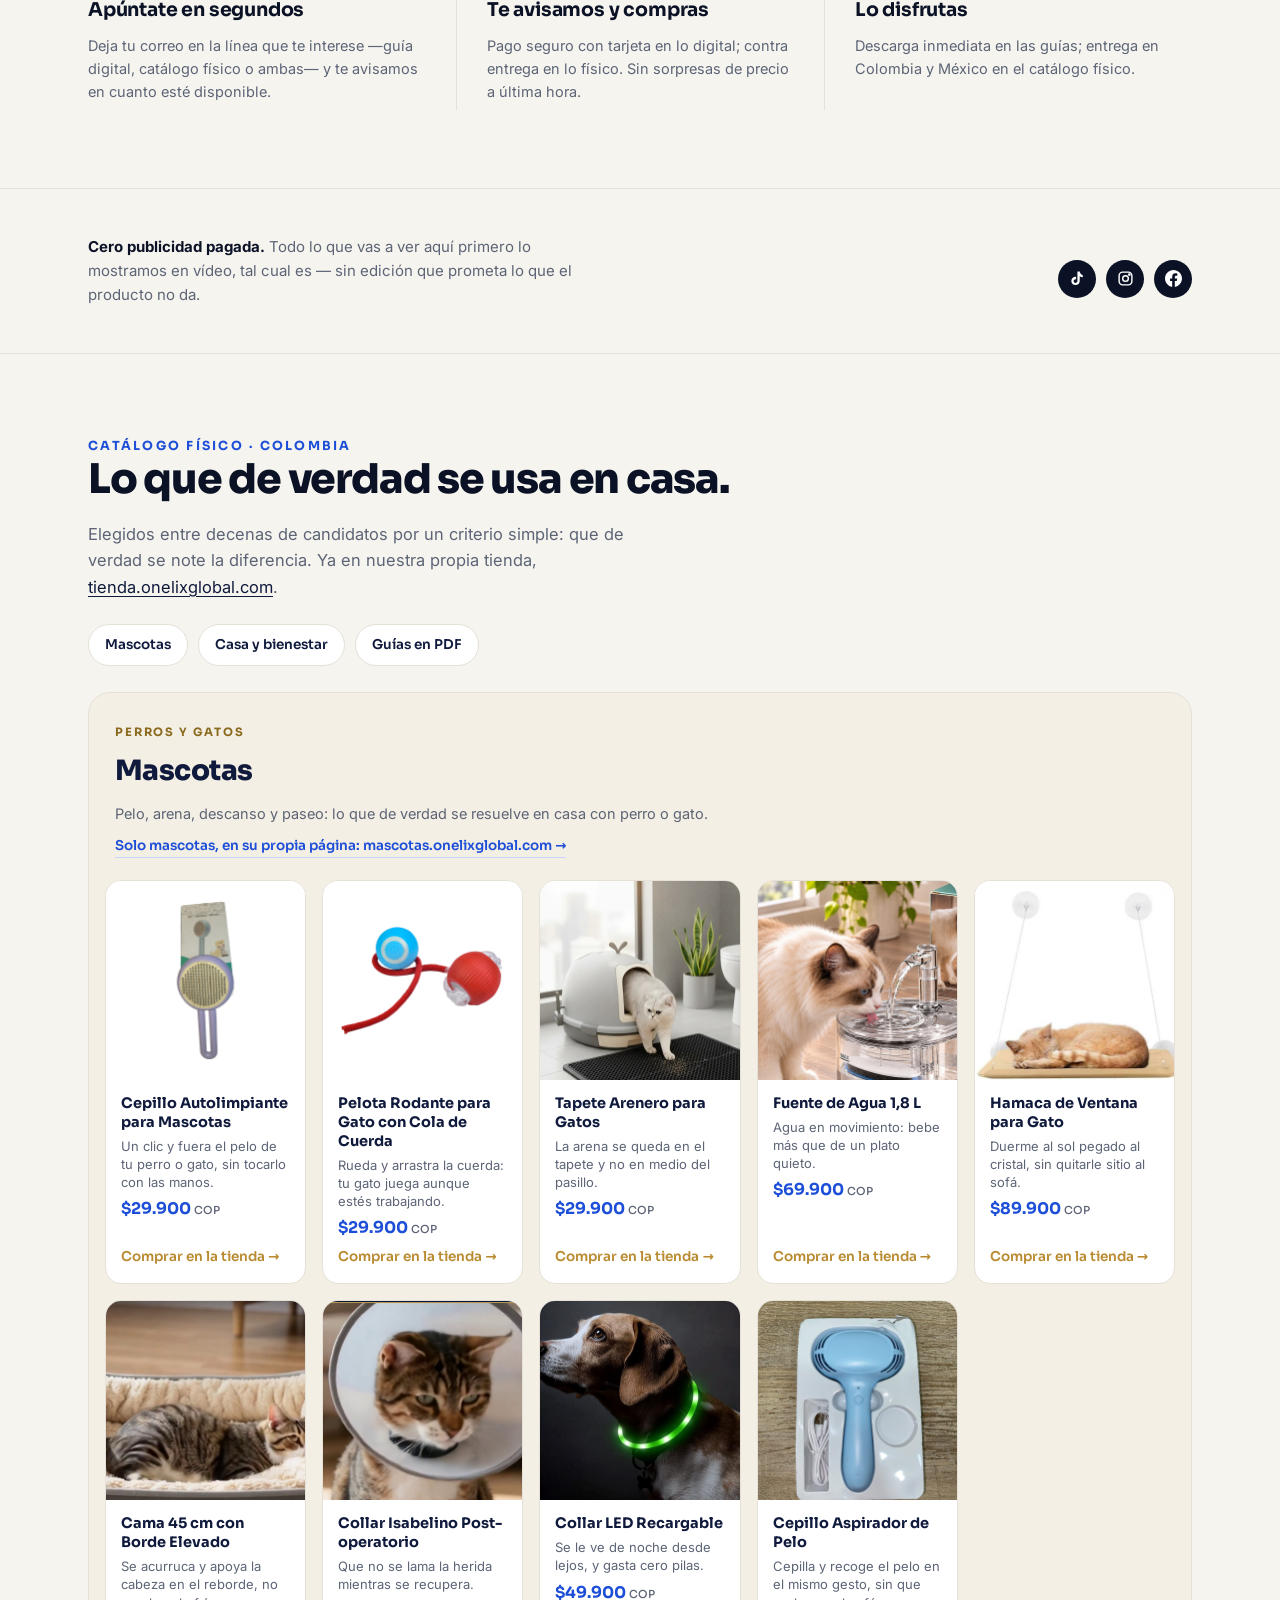
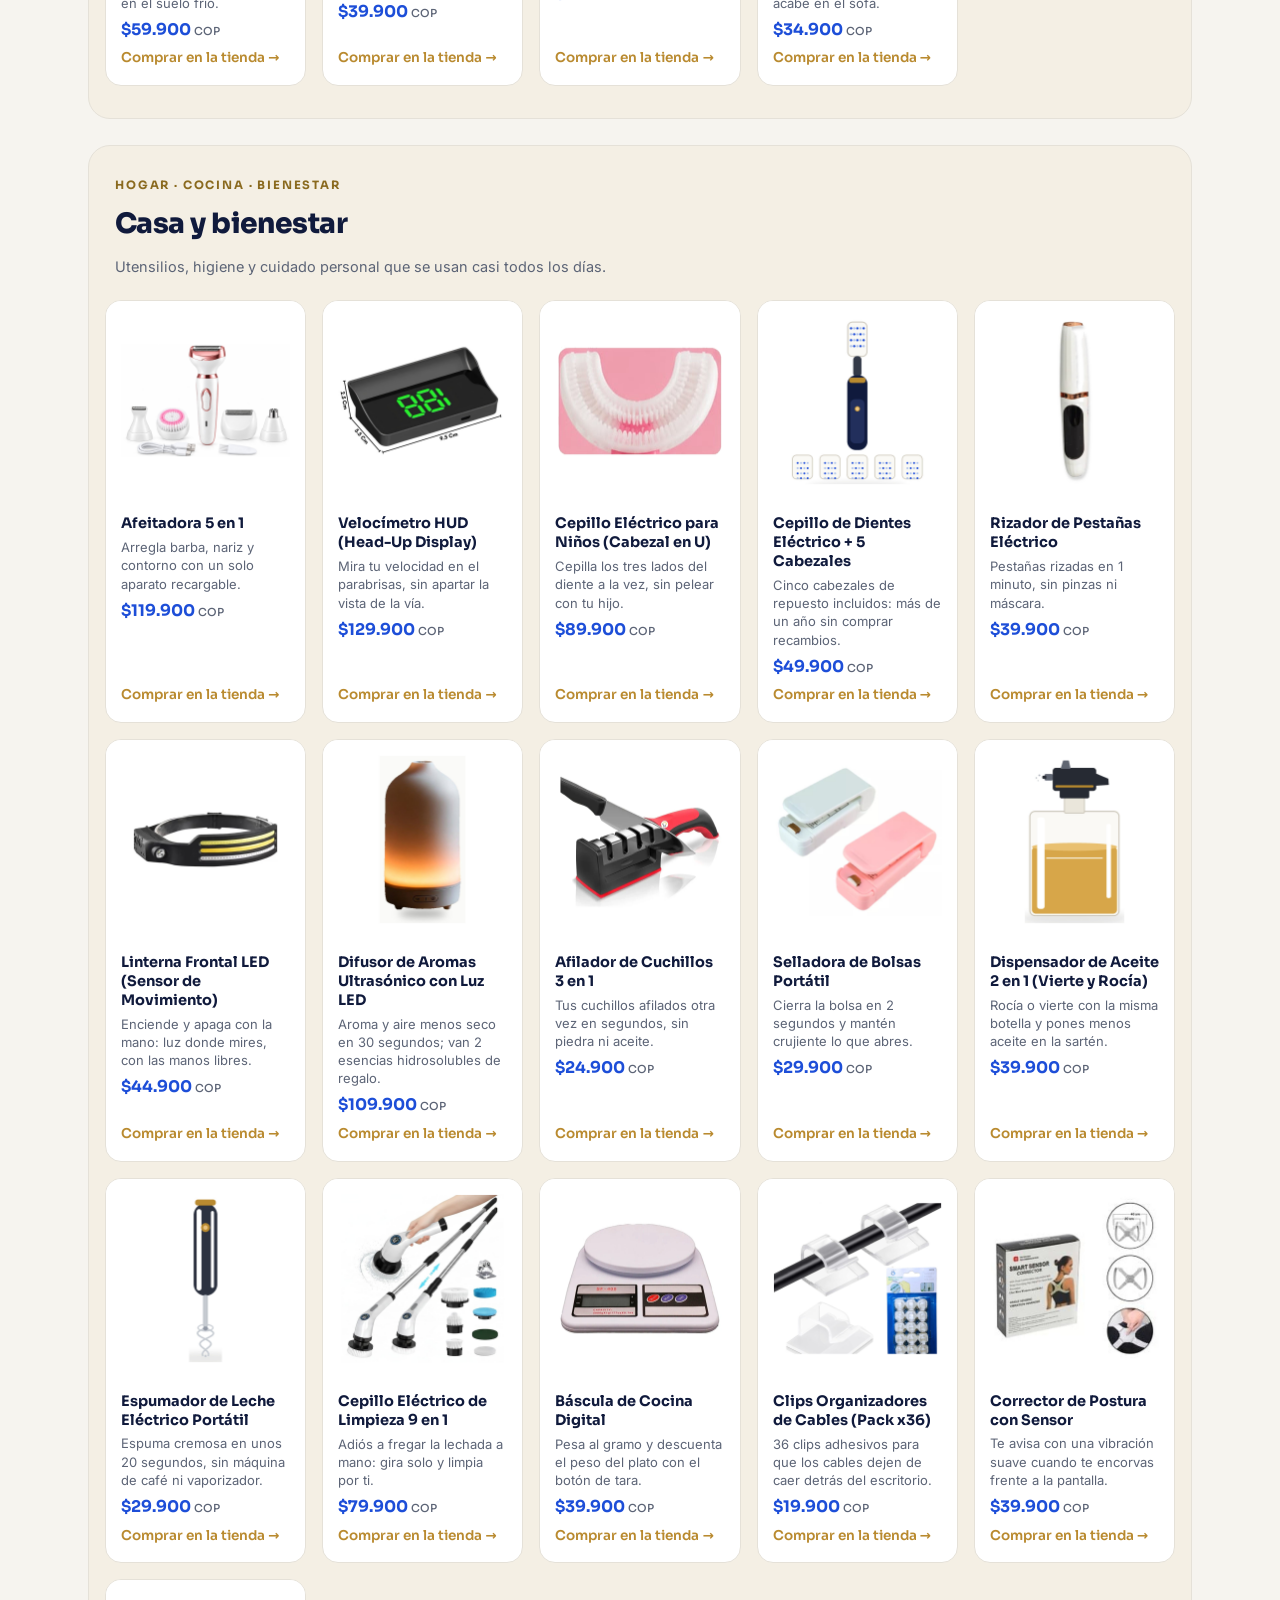
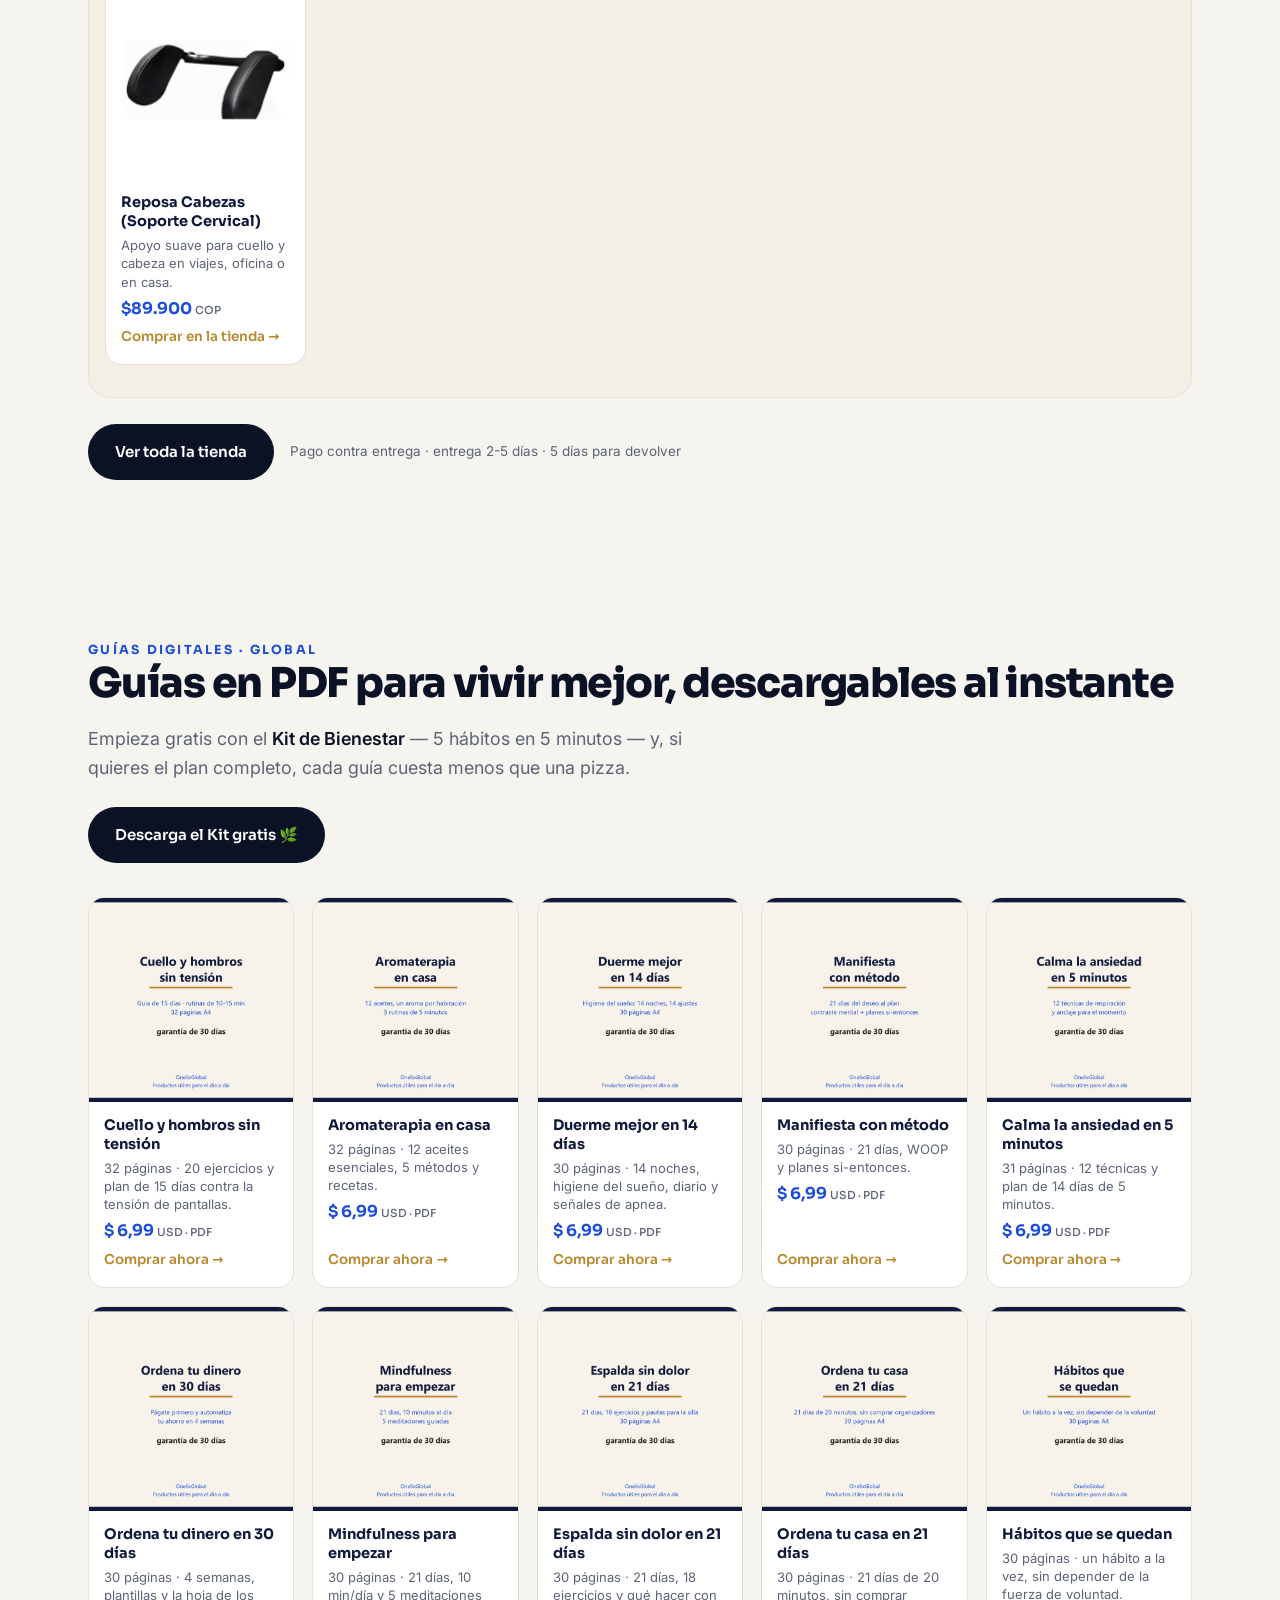
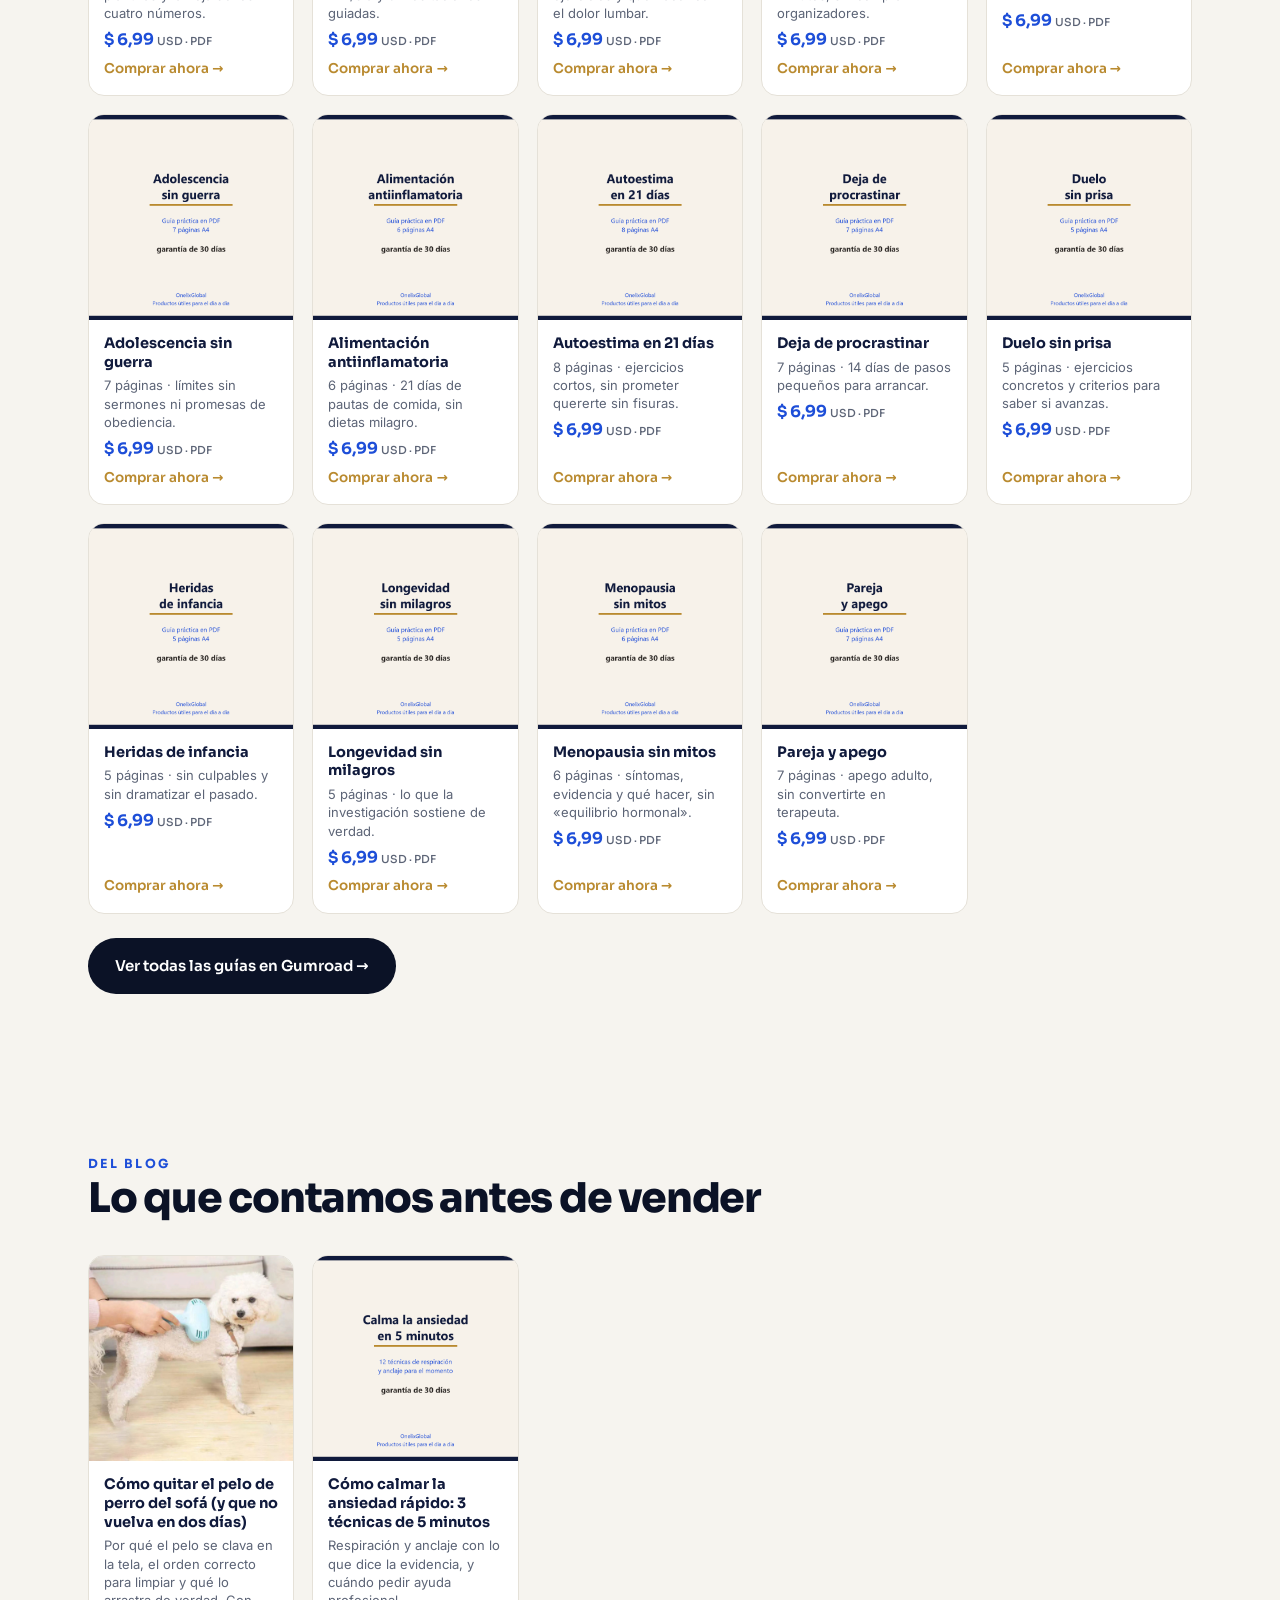
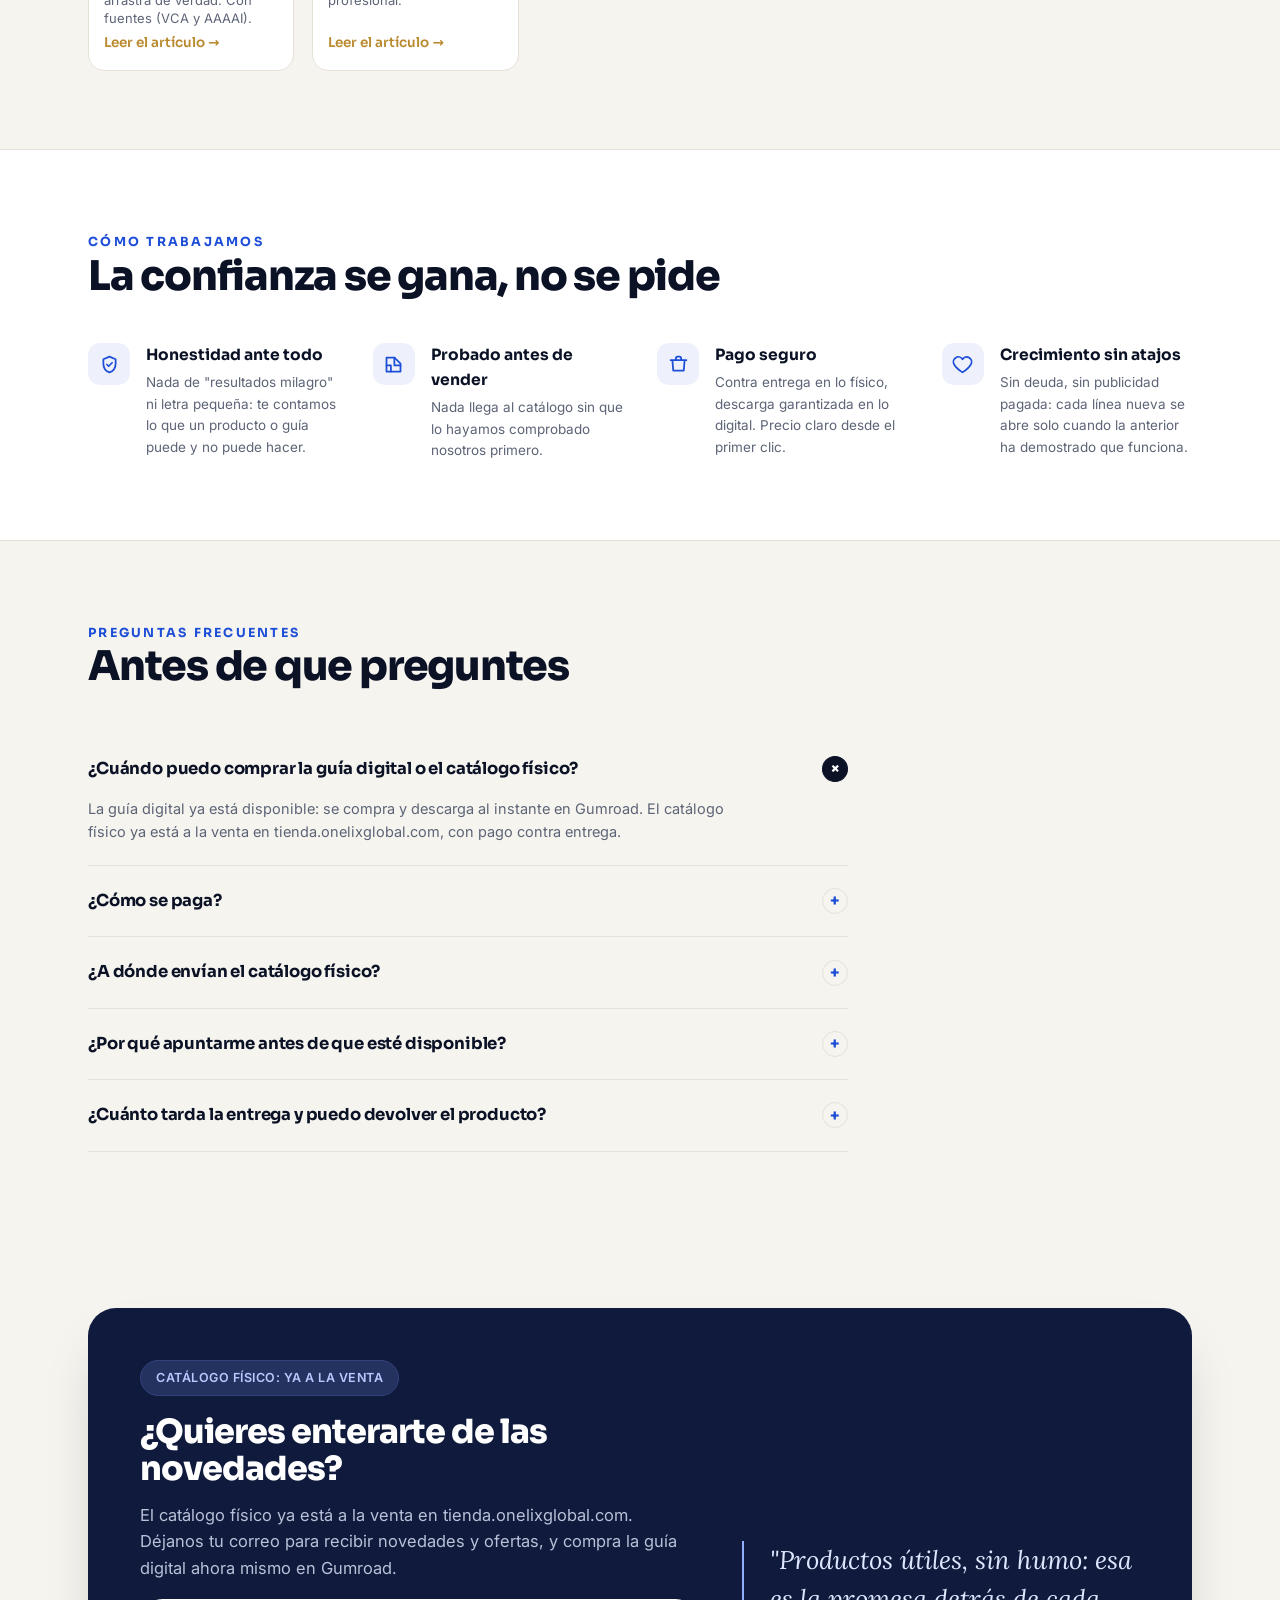
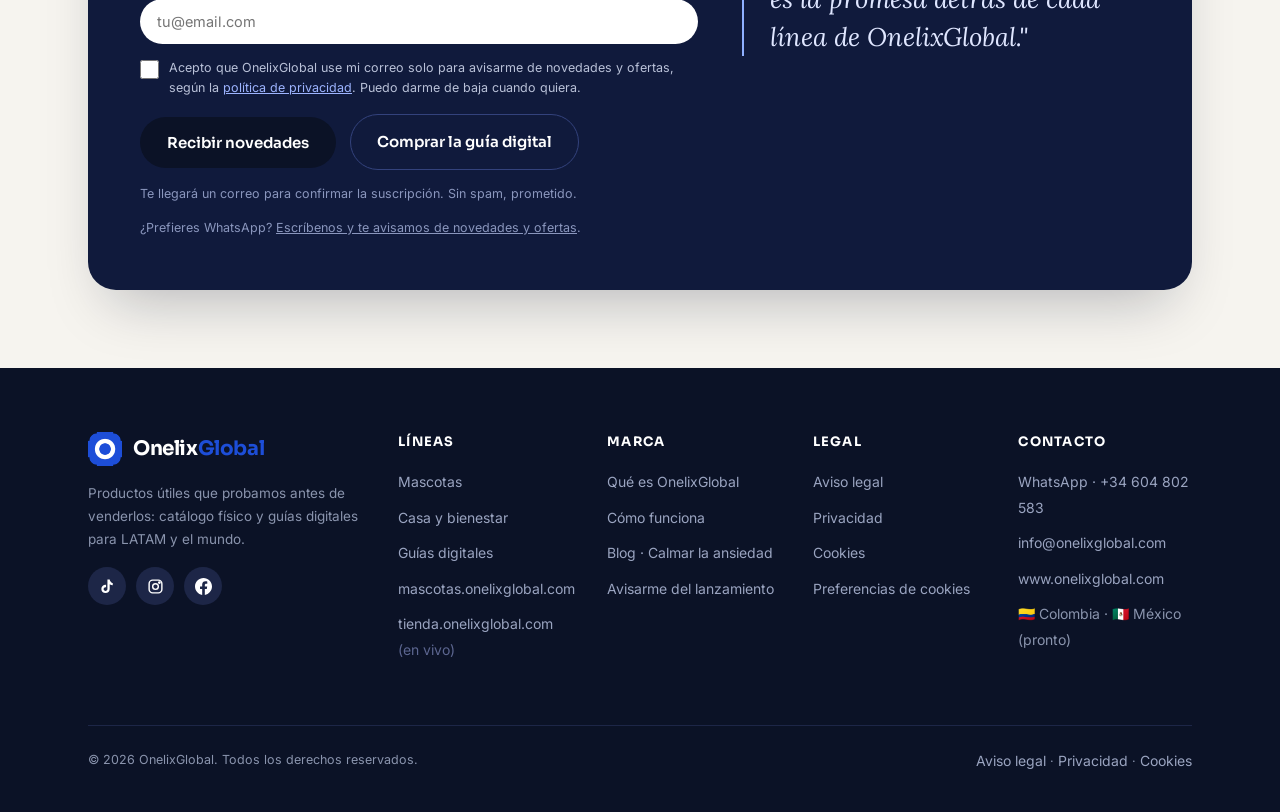
==== commit ab58d914: "Portada: enlace a la pagina de mascotas (mascotas.onelixglobal.com) - bajo el bloque de mascotas, en" ====
--- a/index.html
+++ b/index.html
@@ -240,6 +240,7 @@
         <span class="bloque-kicker">Perros y gatos</span>
         <h3>Mascotas</h3>
         <p class="bloque-nota">Pelo, arena, descanso y paseo: lo que de verdad se resuelve en casa con perro o gato.</p>
+        <a class="bloque-link" href="https://mascotas.onelixglobal.com/" target="_blank" rel="noopener">Solo mascotas, en su propia página: mascotas.onelixglobal.com →</a>
       </div>
       <div class="productos-grid">
 <a class="producto-card" href="https://tienda.onelixglobal.com/productos/cepillo-mascotas-autolimpiante/" target="_blank" rel="noopener">
@@ -811,7 +812,7 @@
       </div>
       <div>
         <h5>Líneas</h5>
-        <ul><li><a href="#digital">Guías digitales</a></li><li><a href="#fisico">Catálogo físico</a></li><li><a href="https://tienda.onelixglobal.com" target="_blank" rel="noopener" style="font-size:14px">tienda.onelixglobal.com</a> <em style="font-style:normal;color:#5c6690;font-size:14px">(en vivo)</em></li></ul>
+        <ul><li><a href="#mascotas">Mascotas</a></li><li><a href="#casa">Casa y bienestar</a></li><li><a href="#digital">Guías digitales</a></li><li><a href="https://mascotas.onelixglobal.com/" target="_blank" rel="noopener">mascotas.onelixglobal.com</a></li><li><a href="https://tienda.onelixglobal.com" target="_blank" rel="noopener" style="font-size:14px">tienda.onelixglobal.com</a> <em style="font-style:normal;color:#5c6690;font-size:14px">(en vivo)</em></li></ul>
       </div>
       <div>
         <h5>Marca</h5>
--- a/styles.css
+++ b/styles.css
@@ -345,6 +345,8 @@
   text-transform:uppercase;color:var(--gold);margin-bottom:8px}
 .bloque-head h3{font-family:var(--sora);font-weight:800;letter-spacing:-.02em;font-size:clamp(22px,2.2vw,28px);color:var(--navy);margin:0 0 8px}
 .bloque-nota{font-size:14.5px;color:var(--muted);margin:0}
+.bloque-link{display:inline-block;margin-top:10px;font-family:var(--sora);font-weight:600;font-size:13.5px;color:var(--blue);text-decoration:none;border-bottom:1px solid #c9d6ff}
+.bloque-link:hover{color:var(--navy);border-color:var(--gold)}
 .bloque .productos-grid{margin-top:22px}
 /* los dos bloques del catálogo van en el mismo panel arena */
 .bloque-panel{margin-top:26px;background:#F4EFE4;border:1px solid var(--line);border-radius:22px;
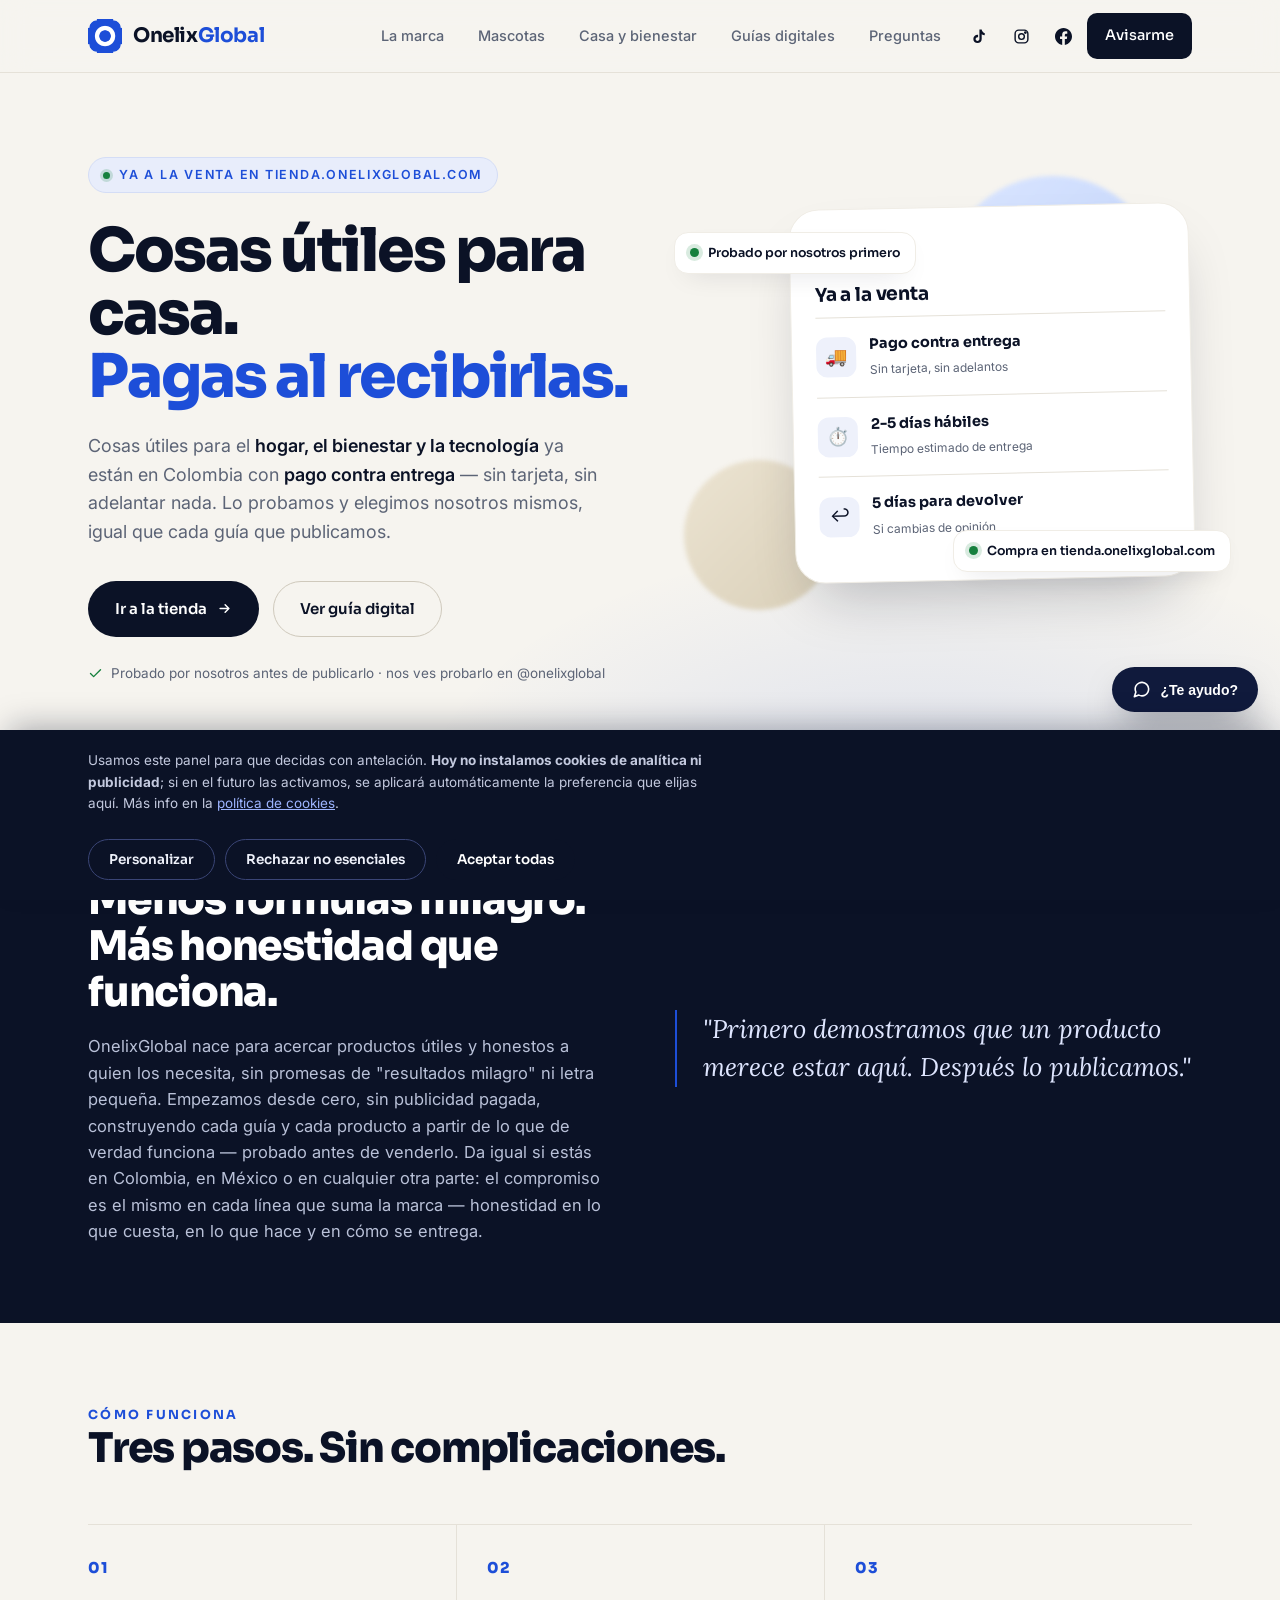
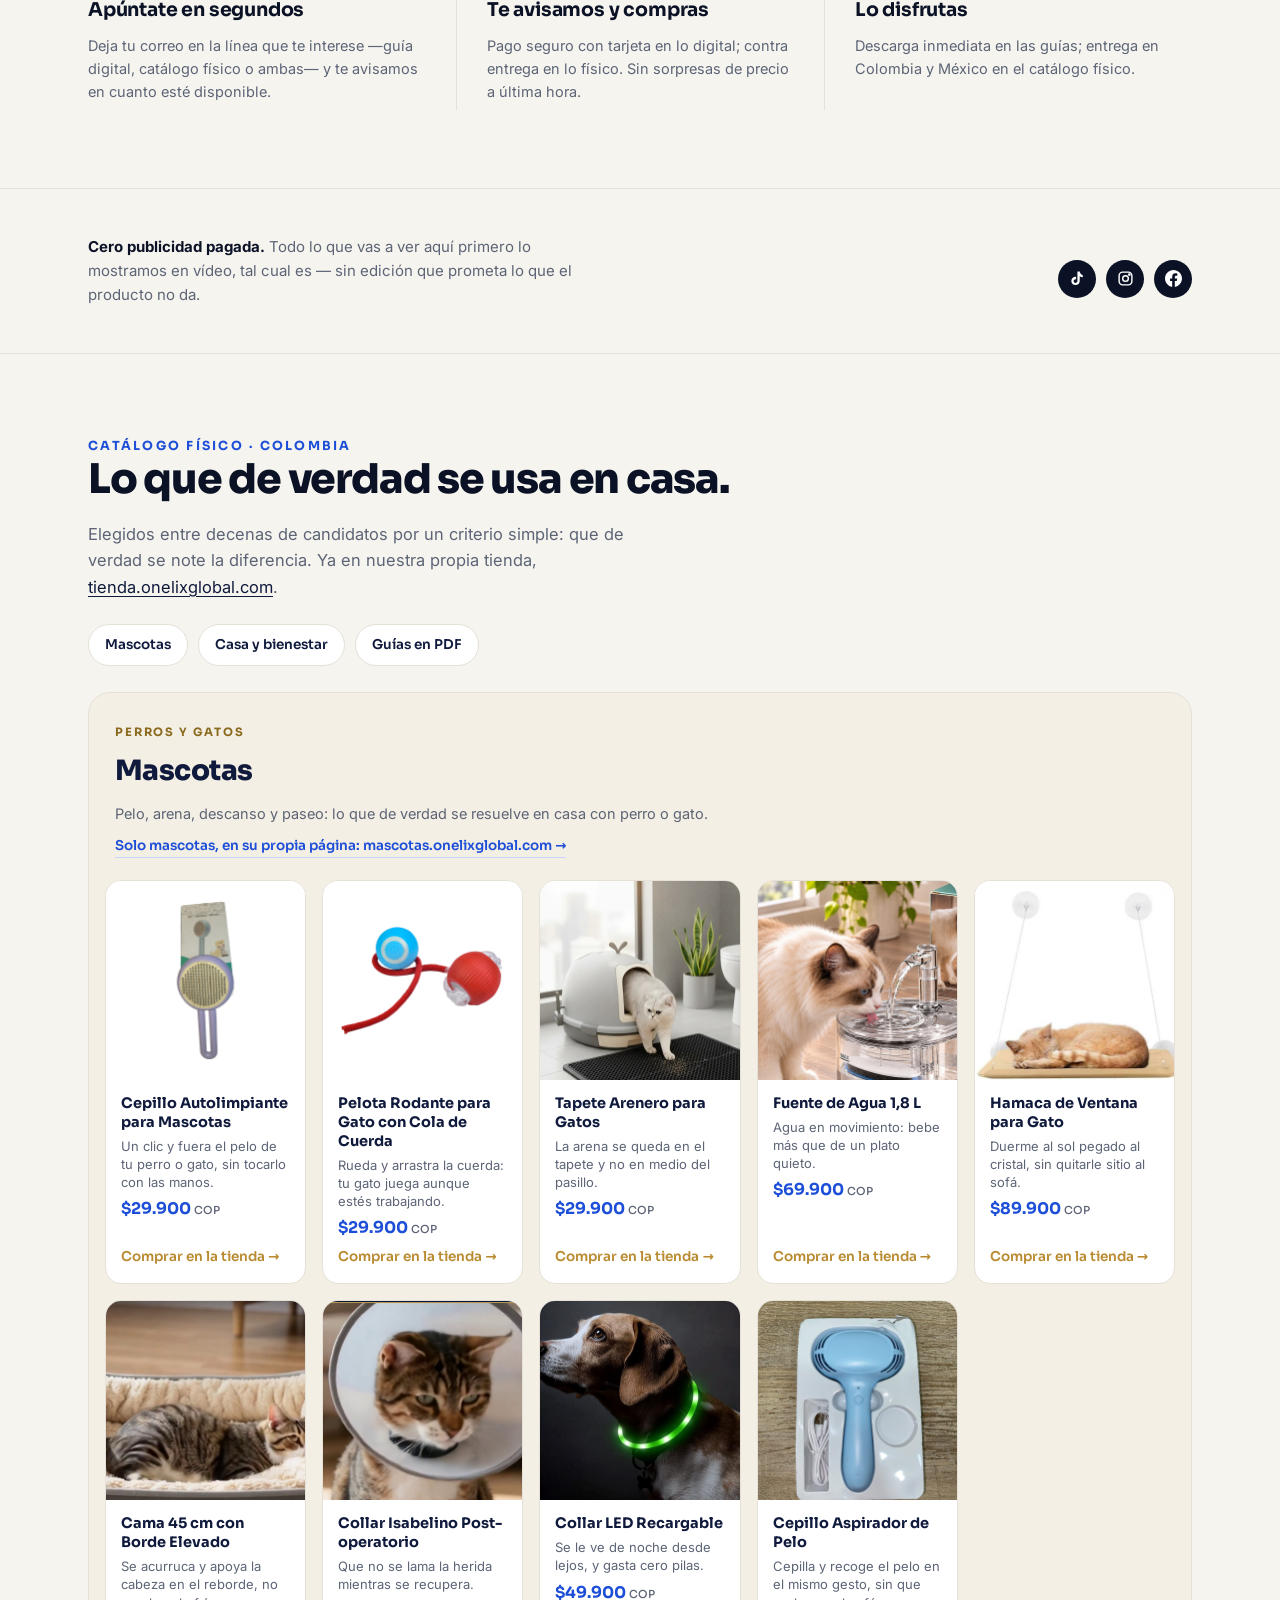
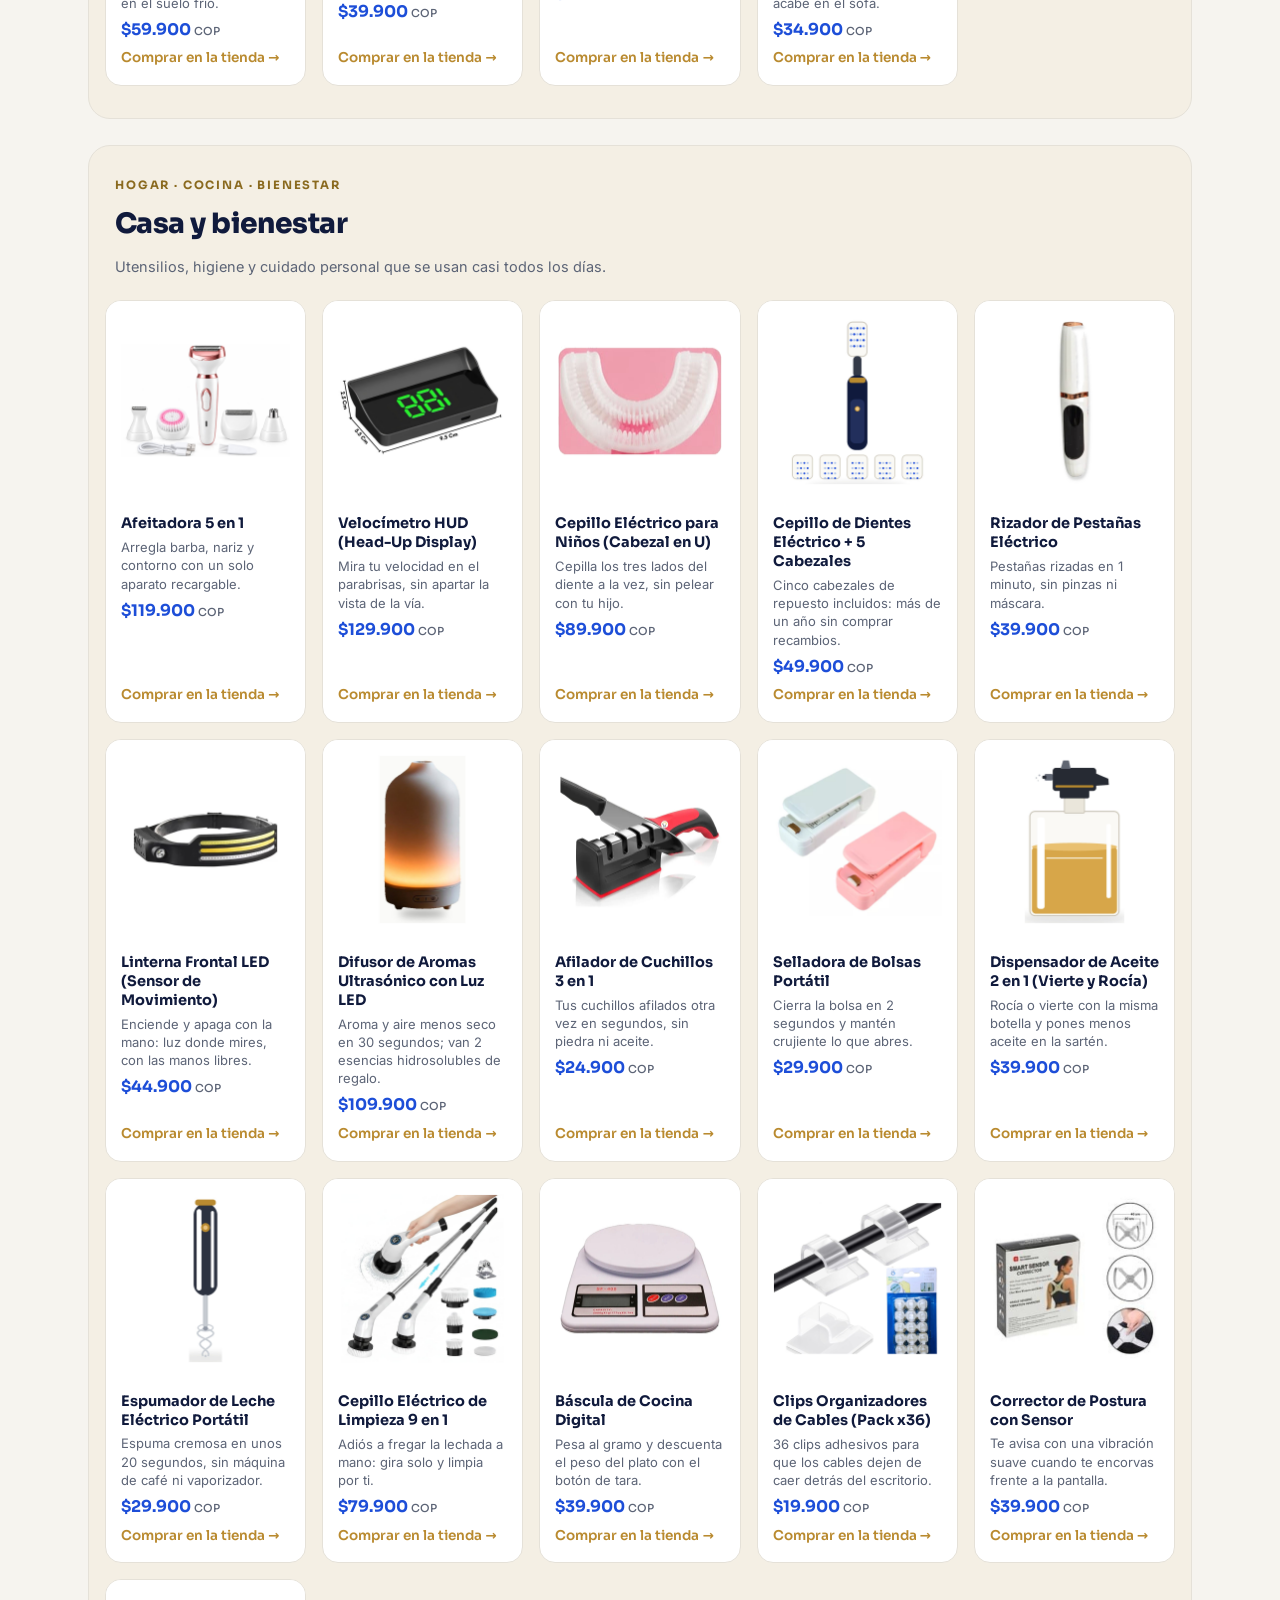
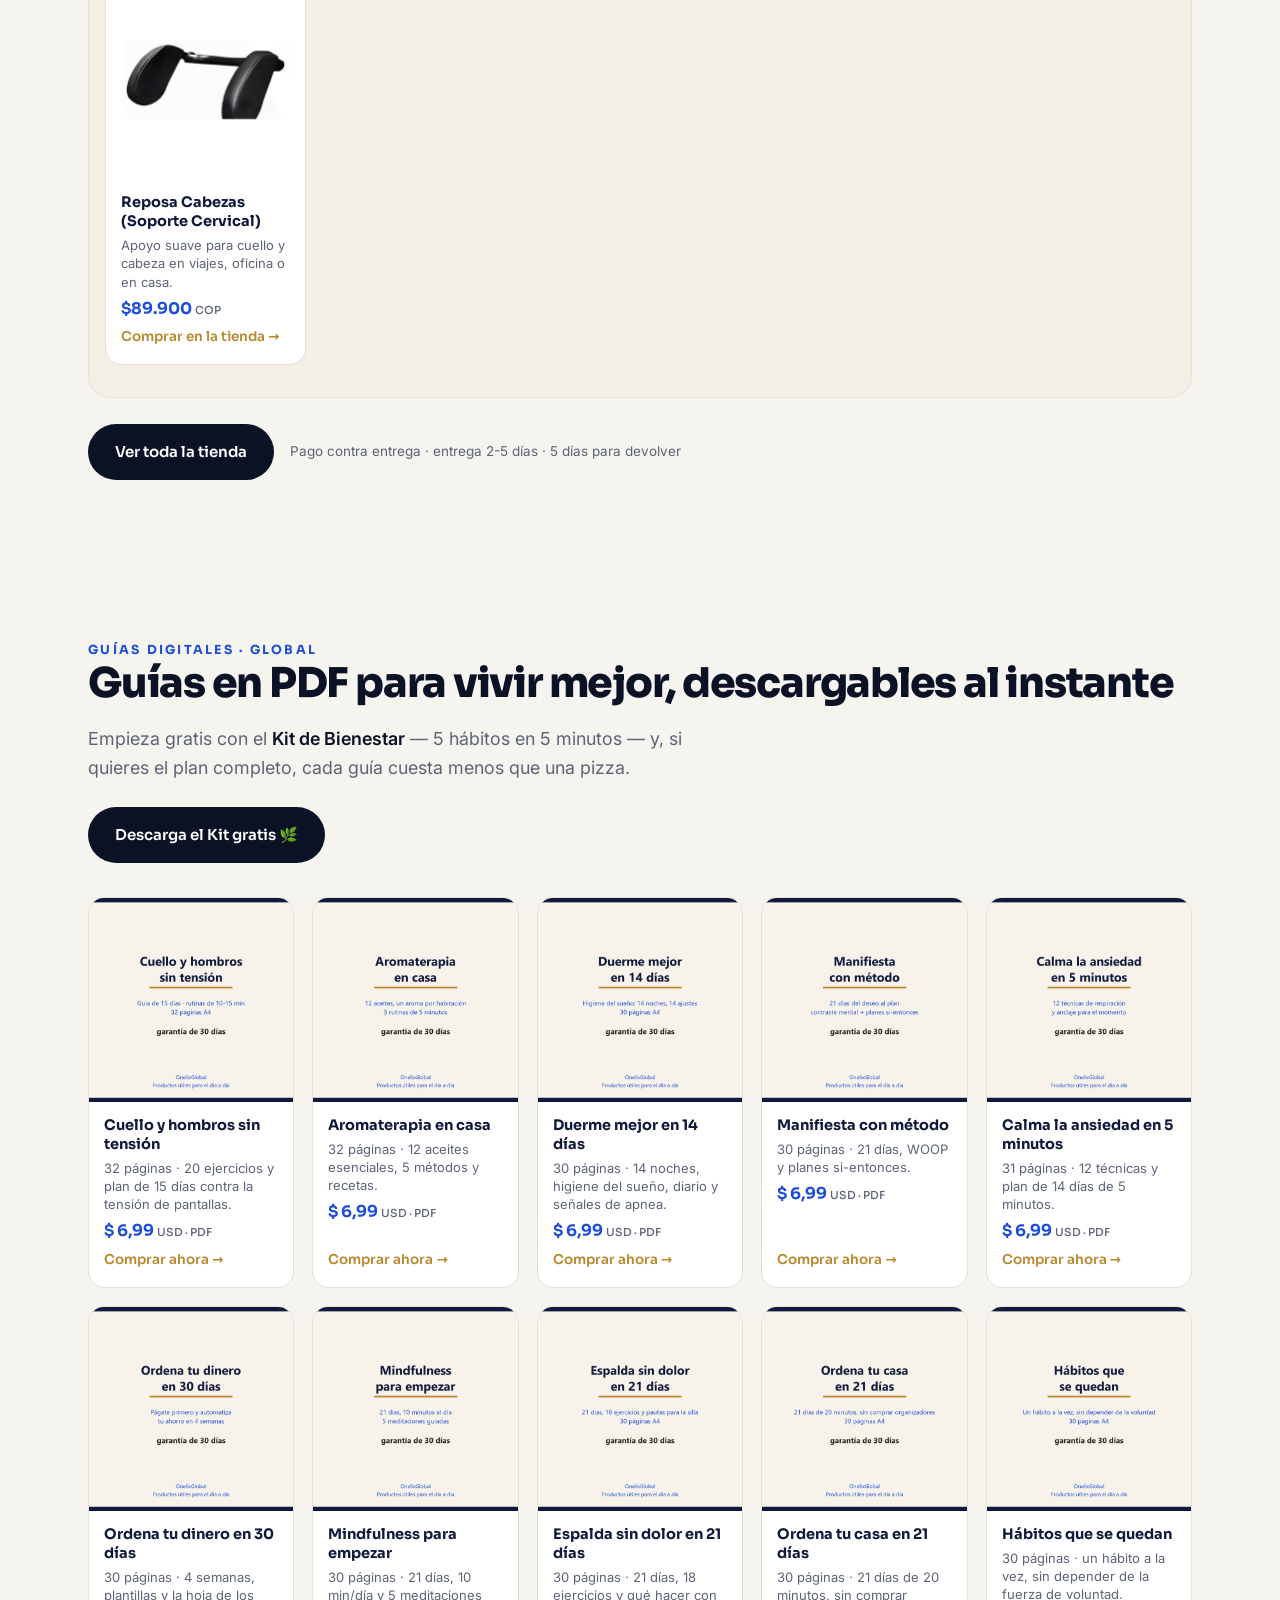
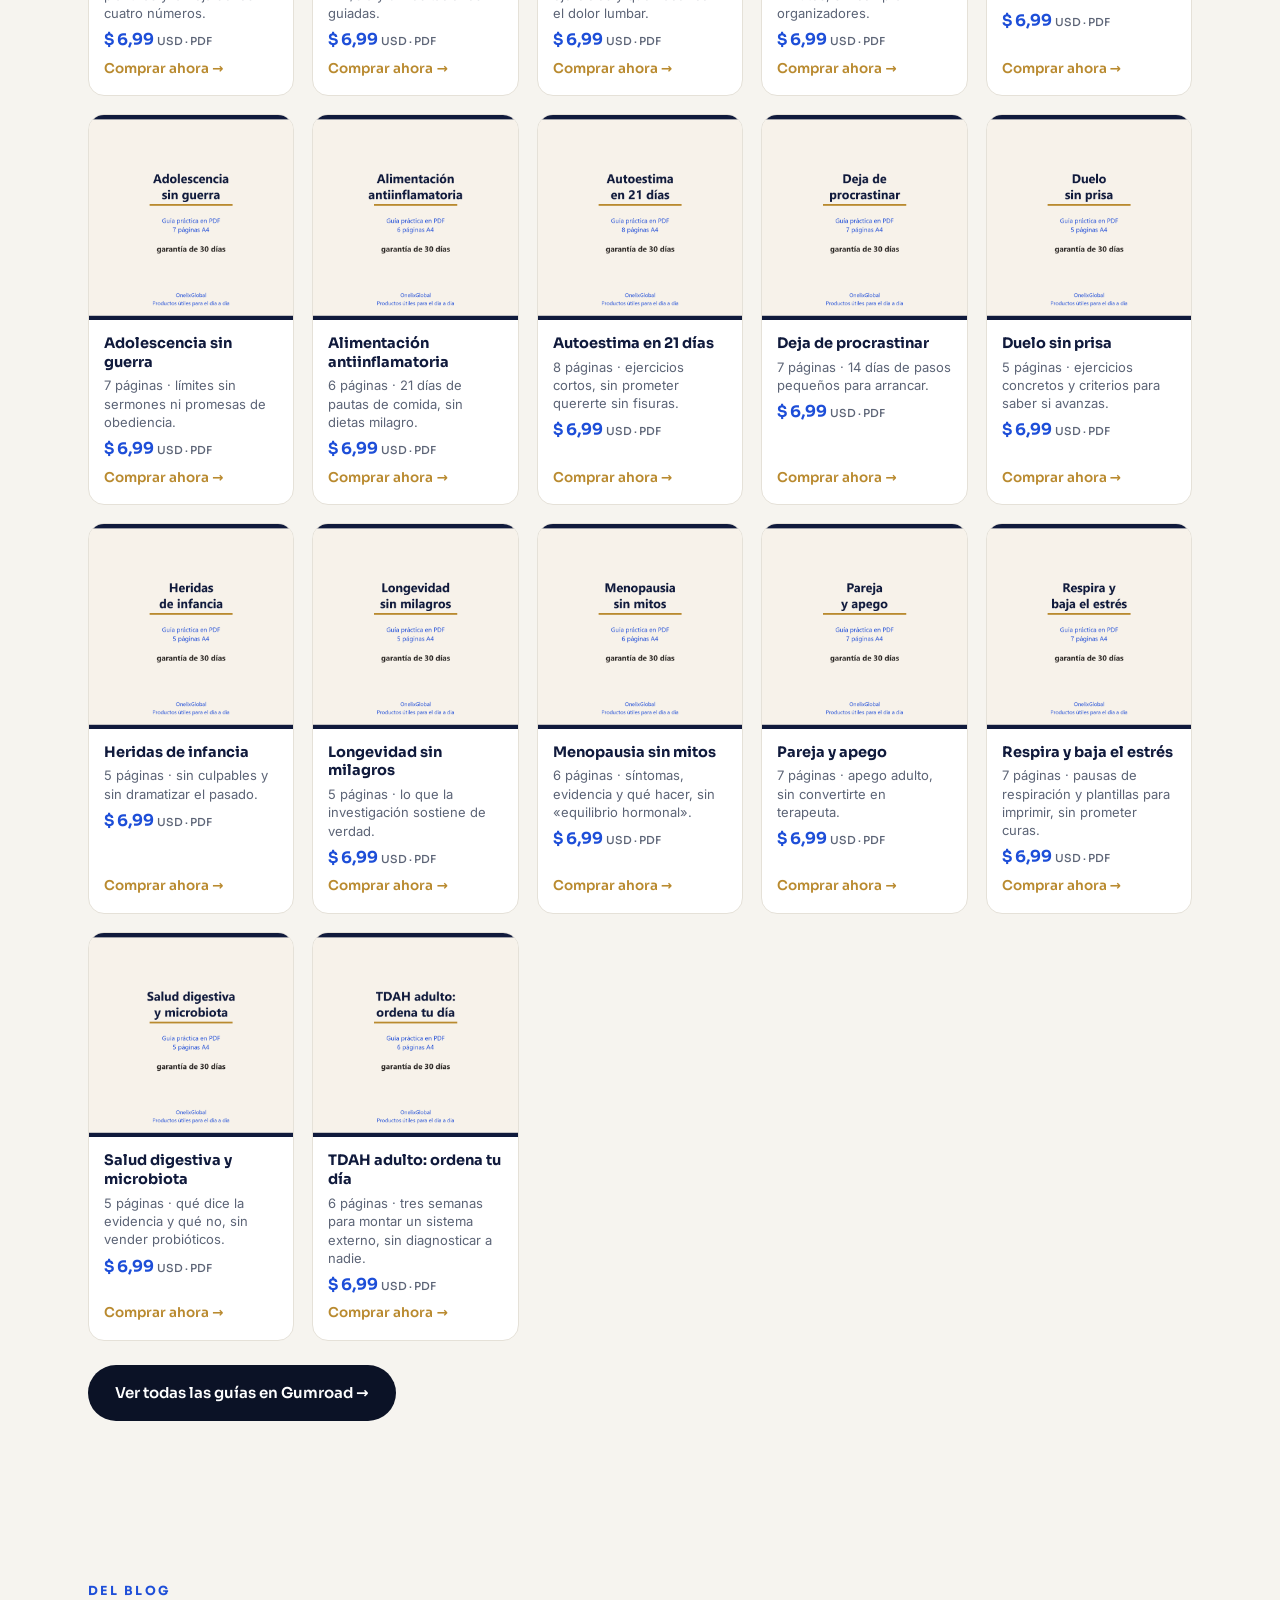
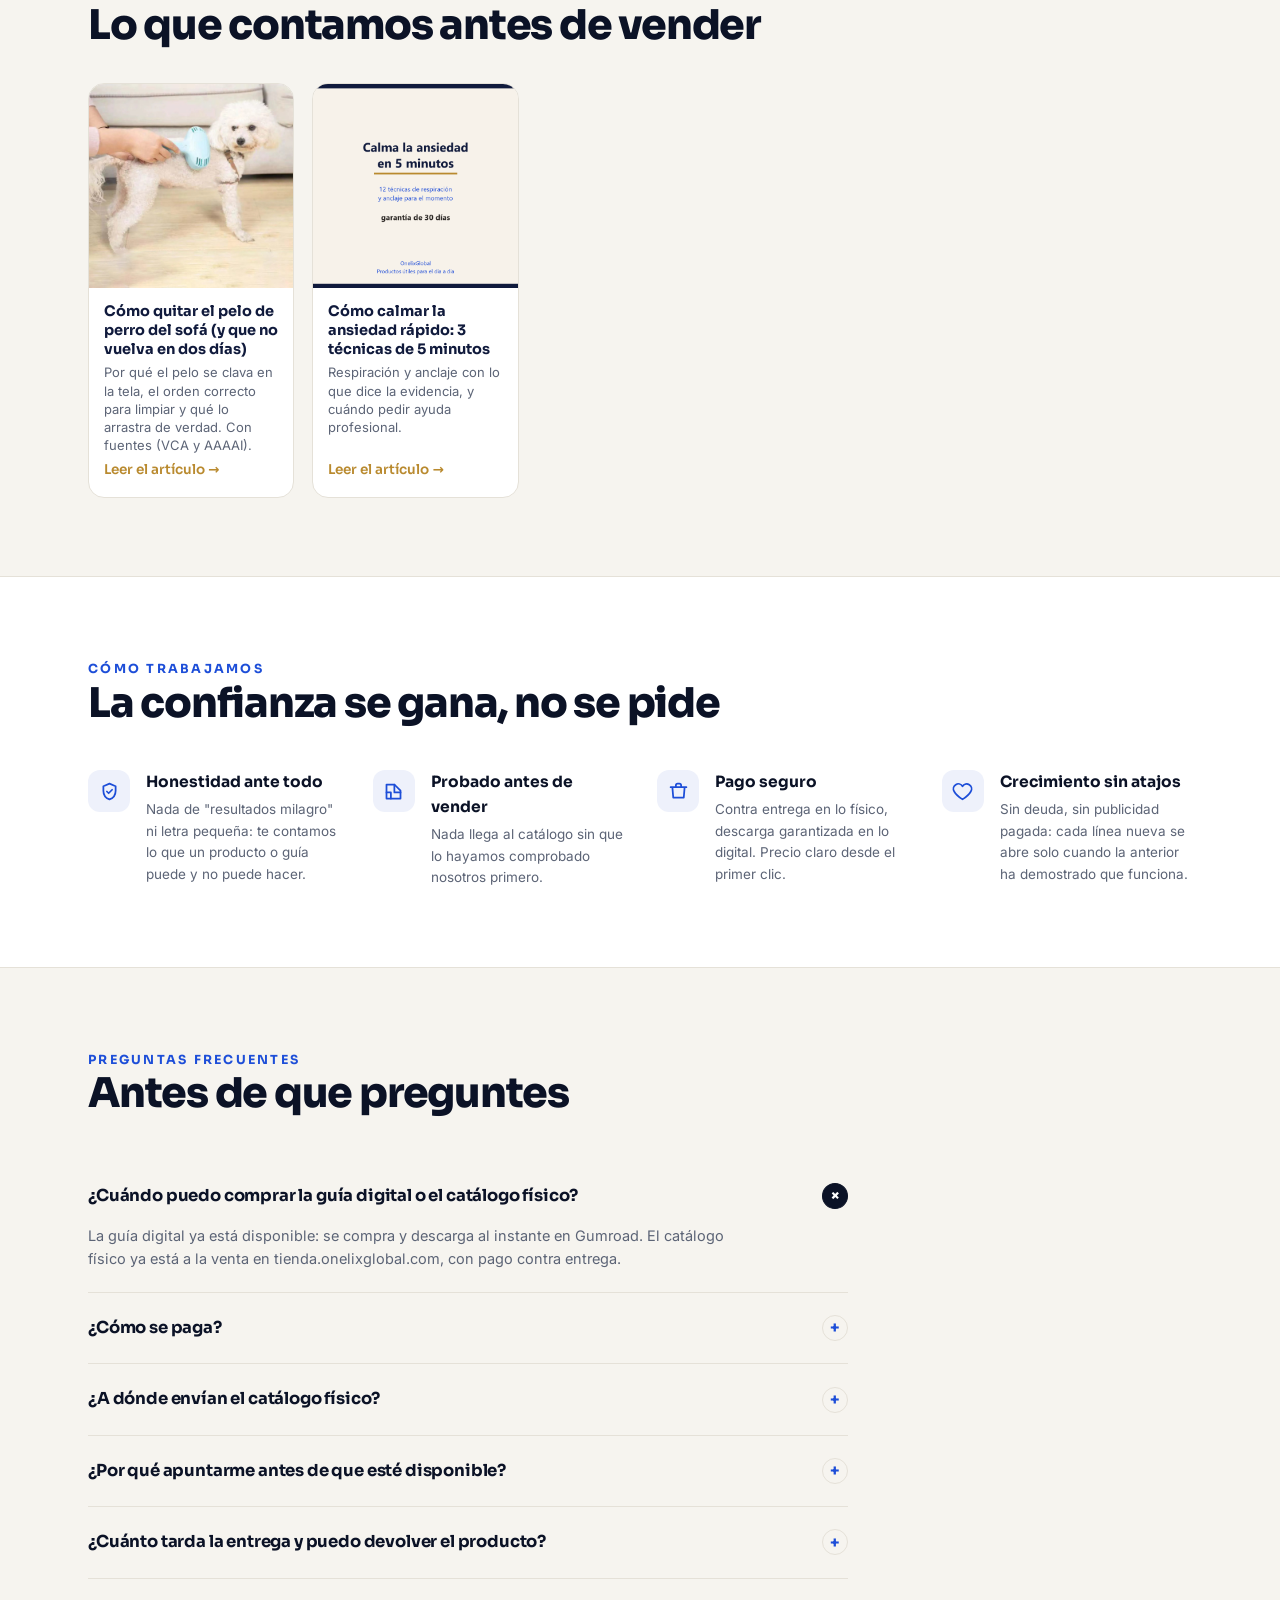
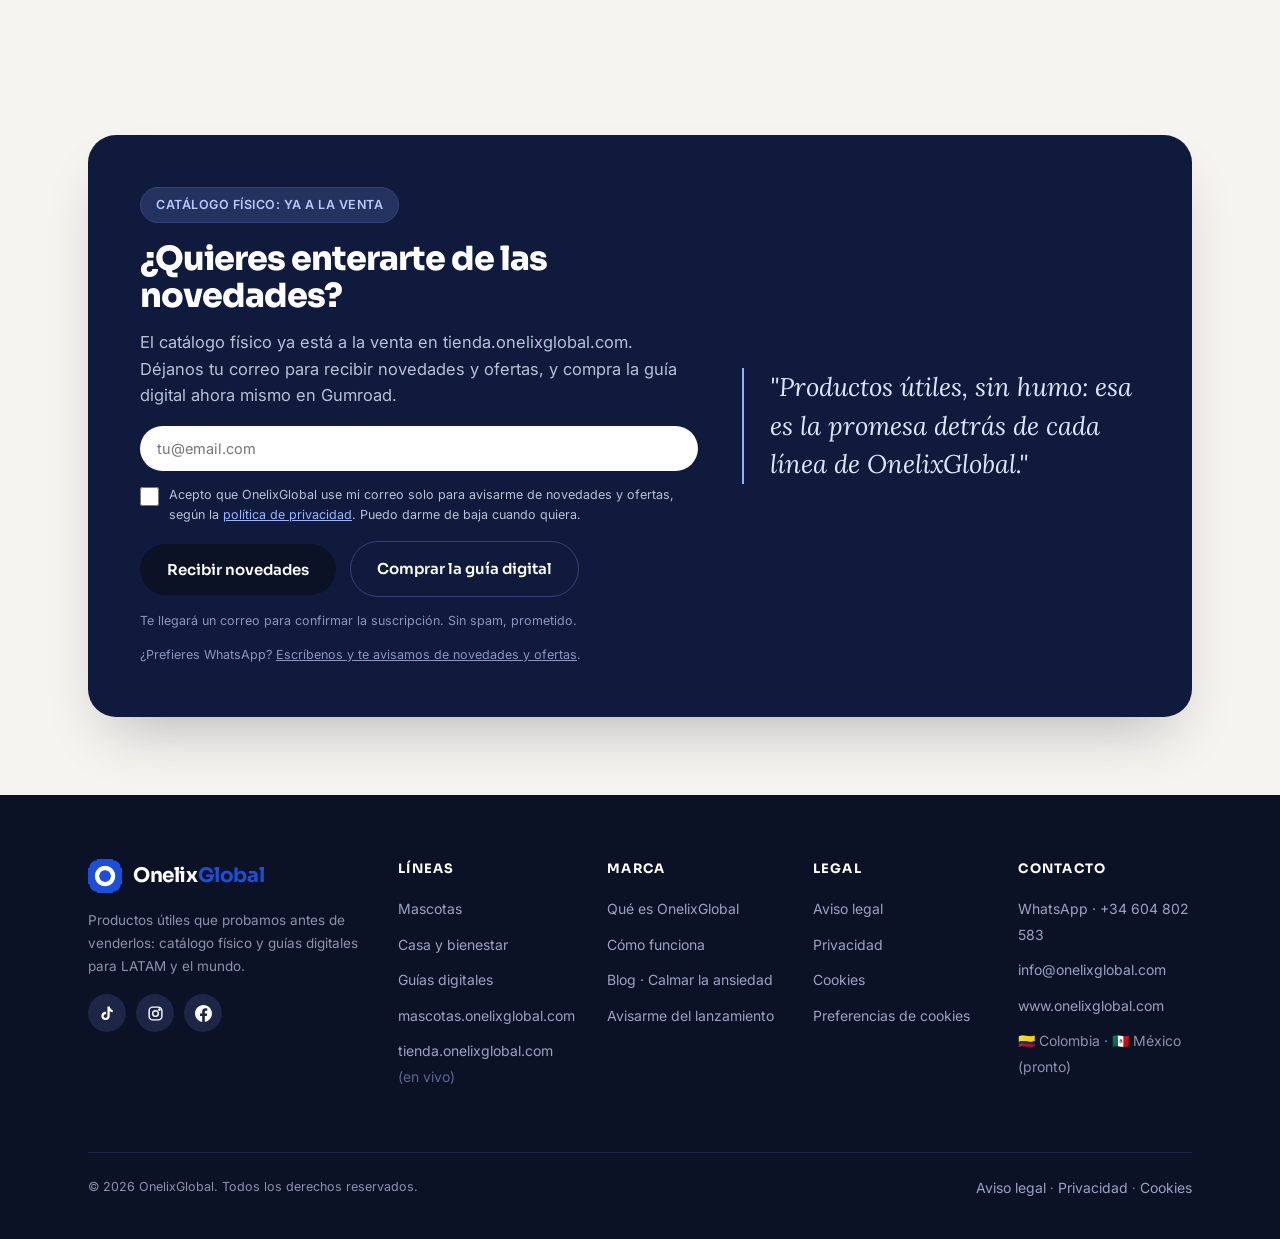
==== commit 3833997d: "Guias: 22 en la portada (anadidas respiracion, digestiva y TDAH) y asistente con la cifra real" ====
--- a/index.html
+++ b/index.html
@@ -672,6 +672,33 @@
           <span class="pc-cta">Comprar ahora →</span>
         </div>
       </a>
+      <a class="producto-card" href="https://onelixglobal.gumroad.com/l/ktxig" target="_blank" rel="noopener">
+        <img src="img/digital/respiracion_estres.png" alt="Carátula de la guía Respira y baja el estrés" loading="lazy">
+        <div class="pc-body">
+          <h3>Respira y baja el estrés</h3>
+          <p class="pc-reclamo">7 páginas · pausas de respiración y plantillas para imprimir, sin prometer curas.</p>
+          <span class="pc-precio">$ 6,99 <small>USD · PDF</small></span>
+          <span class="pc-cta">Comprar ahora →</span>
+        </div>
+      </a>
+      <a class="producto-card" href="https://onelixglobal.gumroad.com/l/oshcd" target="_blank" rel="noopener">
+        <img src="img/digital/salud_digestiva.png" alt="Carátula de la guía Salud digestiva y microbiota" loading="lazy">
+        <div class="pc-body">
+          <h3>Salud digestiva y microbiota</h3>
+          <p class="pc-reclamo">5 páginas · qué dice la evidencia y qué no, sin vender probióticos.</p>
+          <span class="pc-precio">$ 6,99 <small>USD · PDF</small></span>
+          <span class="pc-cta">Comprar ahora →</span>
+        </div>
+      </a>
+      <a class="producto-card" href="https://onelixglobal.gumroad.com/l/utzuv" target="_blank" rel="noopener">
+        <img src="img/digital/tdah_adulto.png" alt="Carátula de la guía TDAH adulto: ordena tu día" loading="lazy">
+        <div class="pc-body">
+          <h3>TDAH adulto: ordena tu día</h3>
+          <p class="pc-reclamo">6 páginas · tres semanas para montar un sistema externo, sin diagnosticar a nadie.</p>
+          <span class="pc-precio">$ 6,99 <small>USD · PDF</small></span>
+          <span class="pc-cta">Comprar ahora →</span>
+        </div>
+      </a>
     </div>
     <div style="margin-top:24px">
       <a class="btn btn-solid" href="https://onelixglobal.gumroad.com" target="_blank" rel="noopener">Ver todas las guías en Gumroad →</a>
